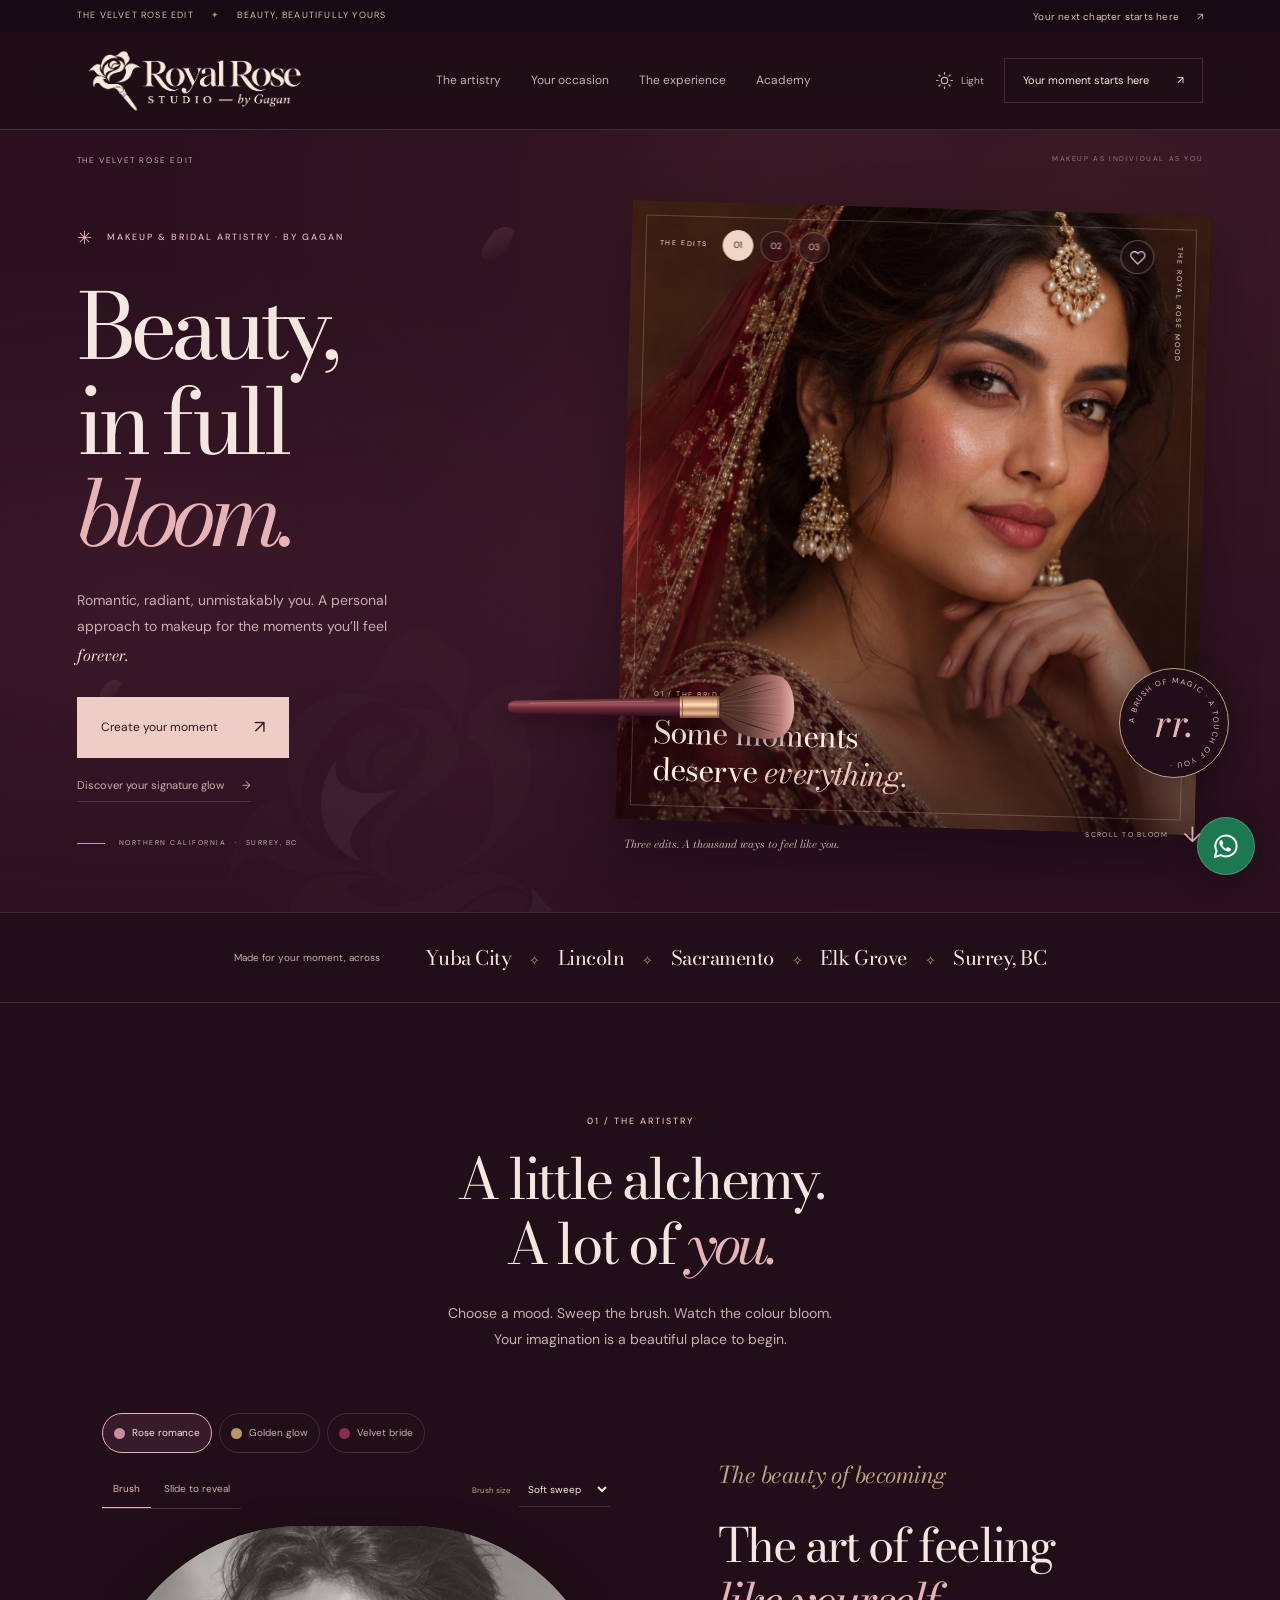
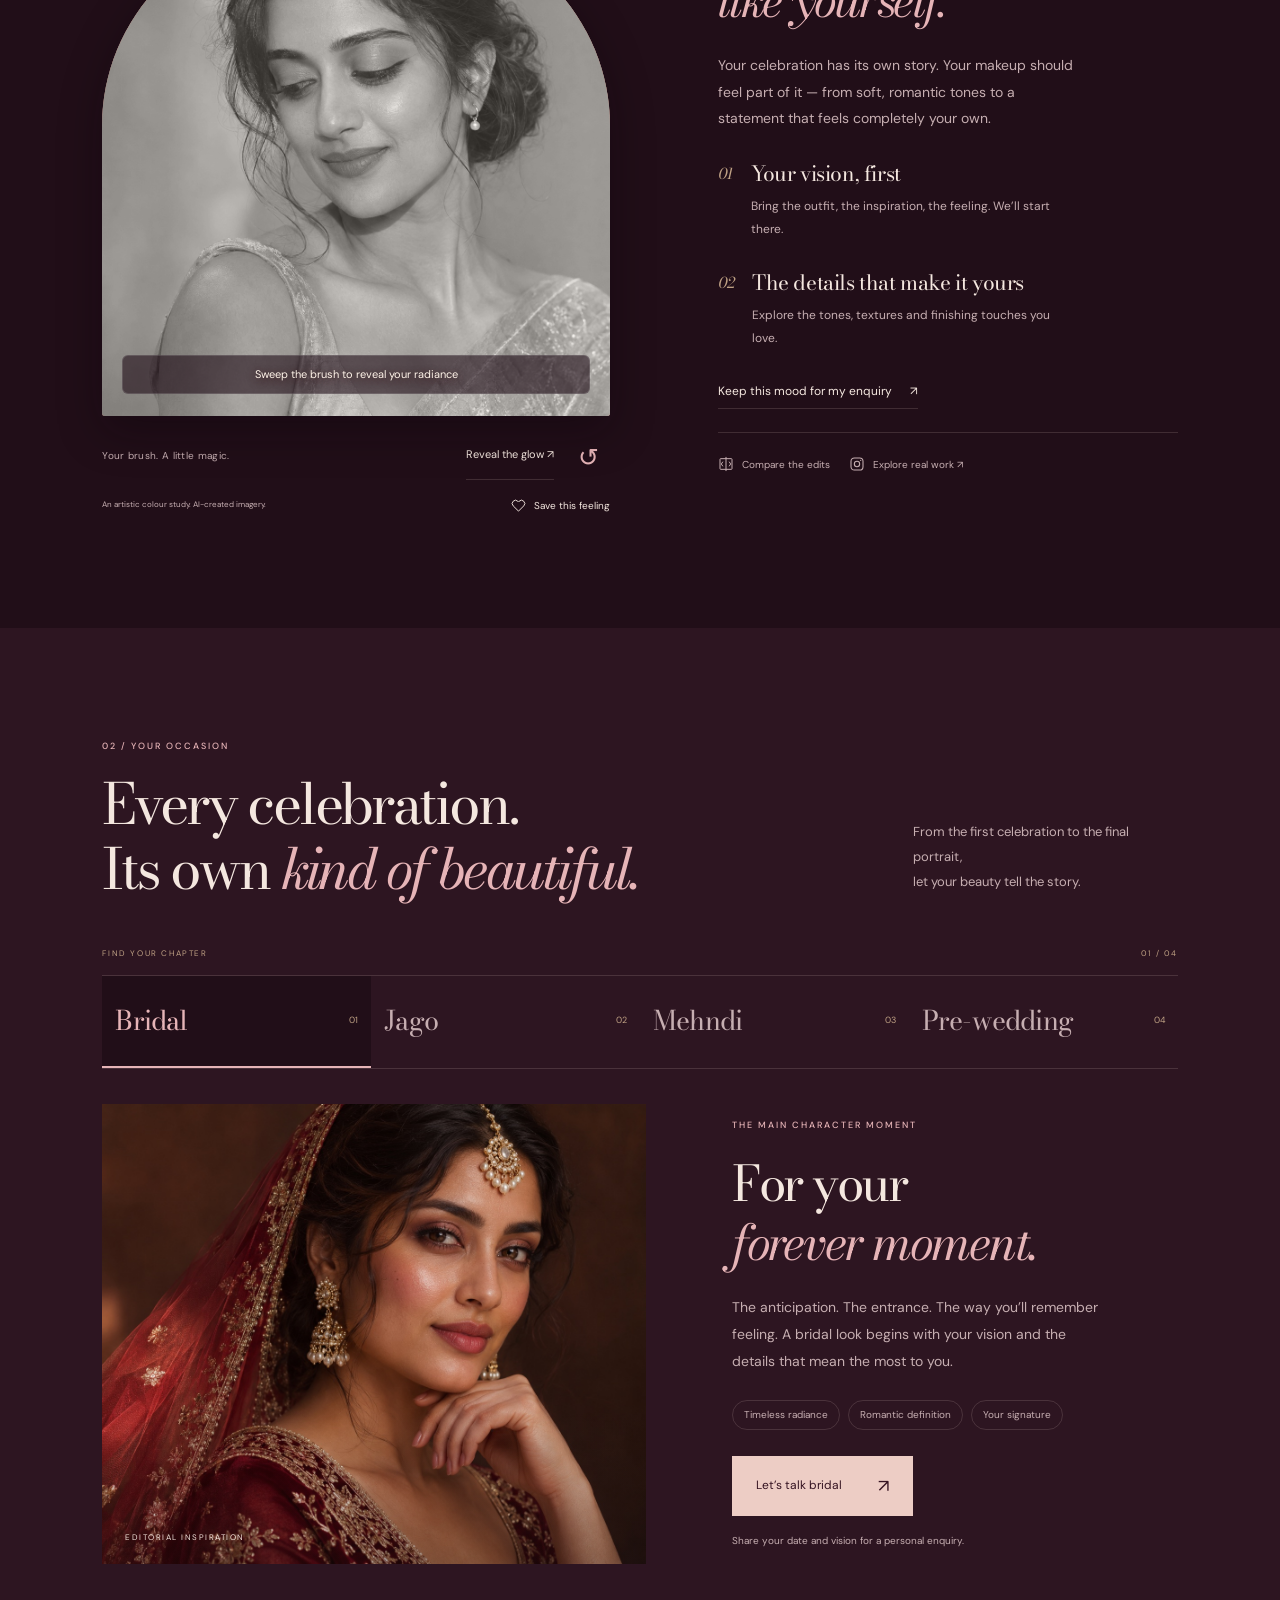
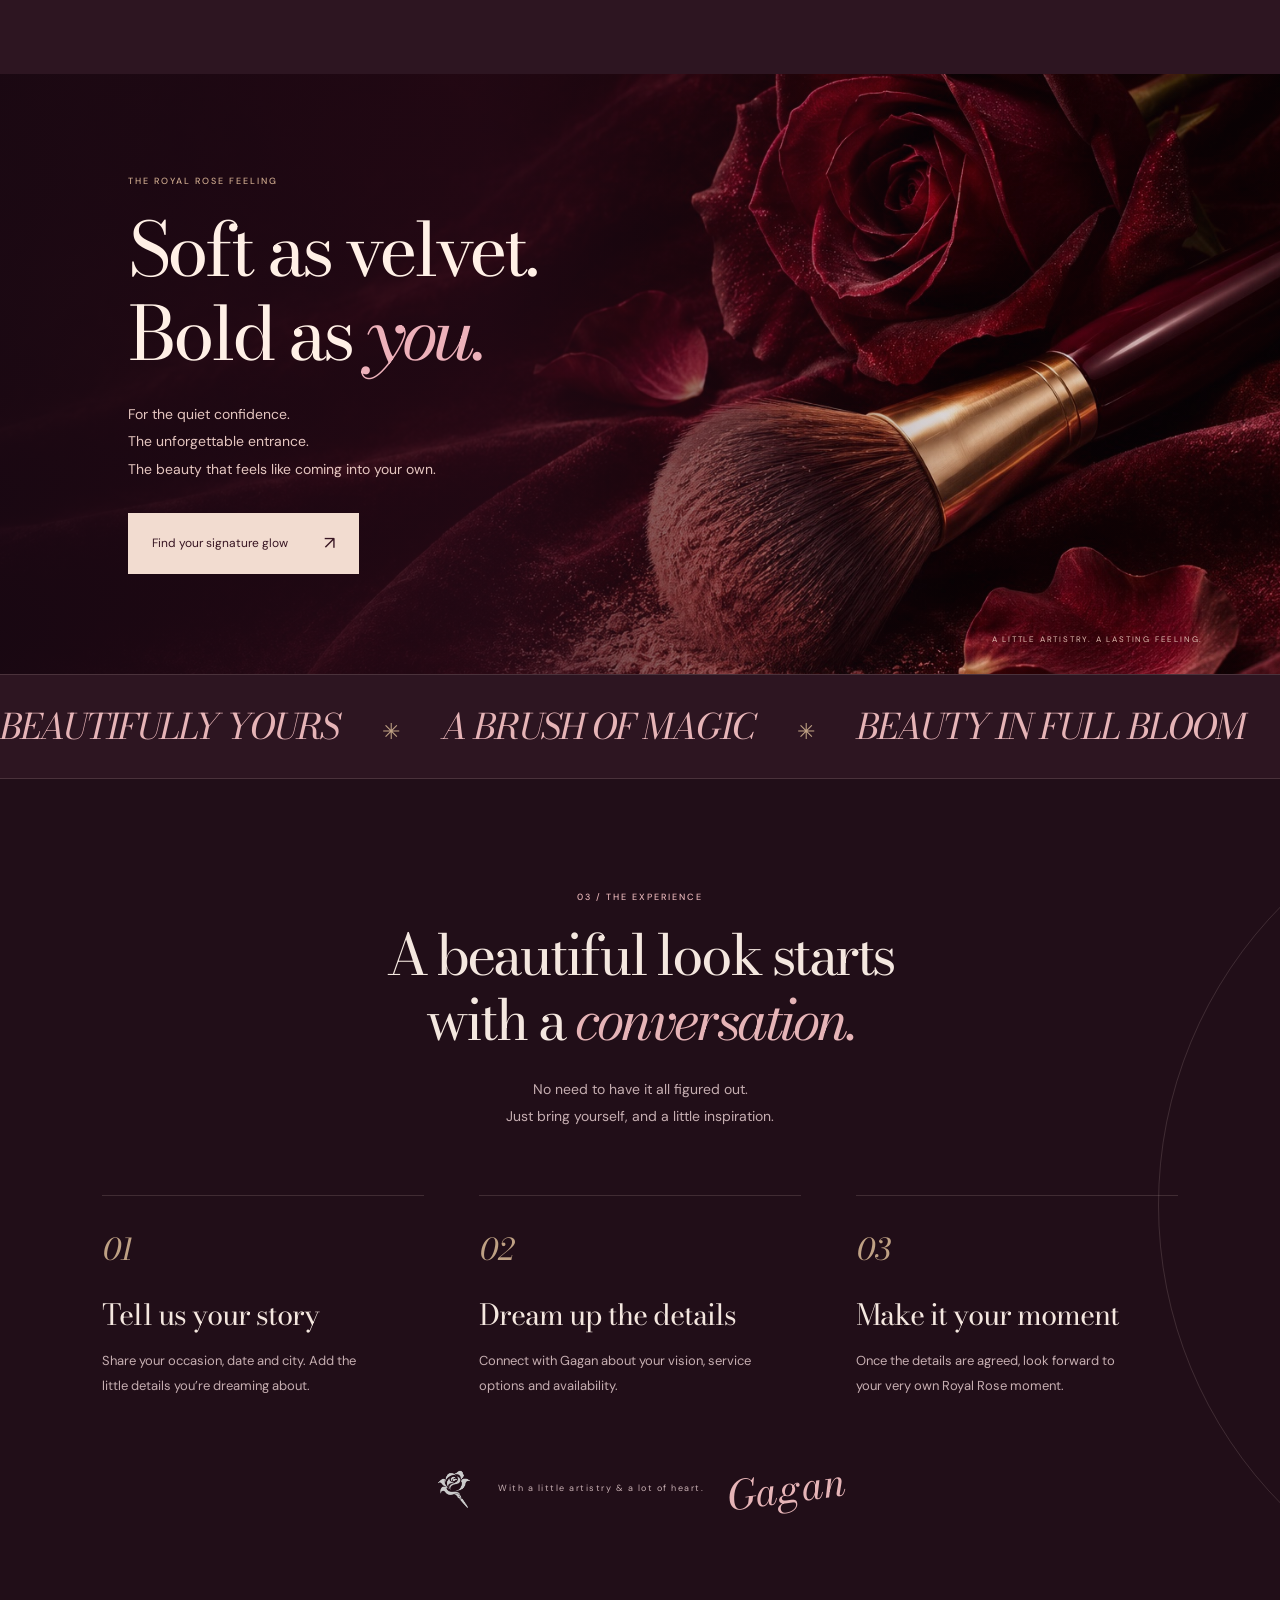
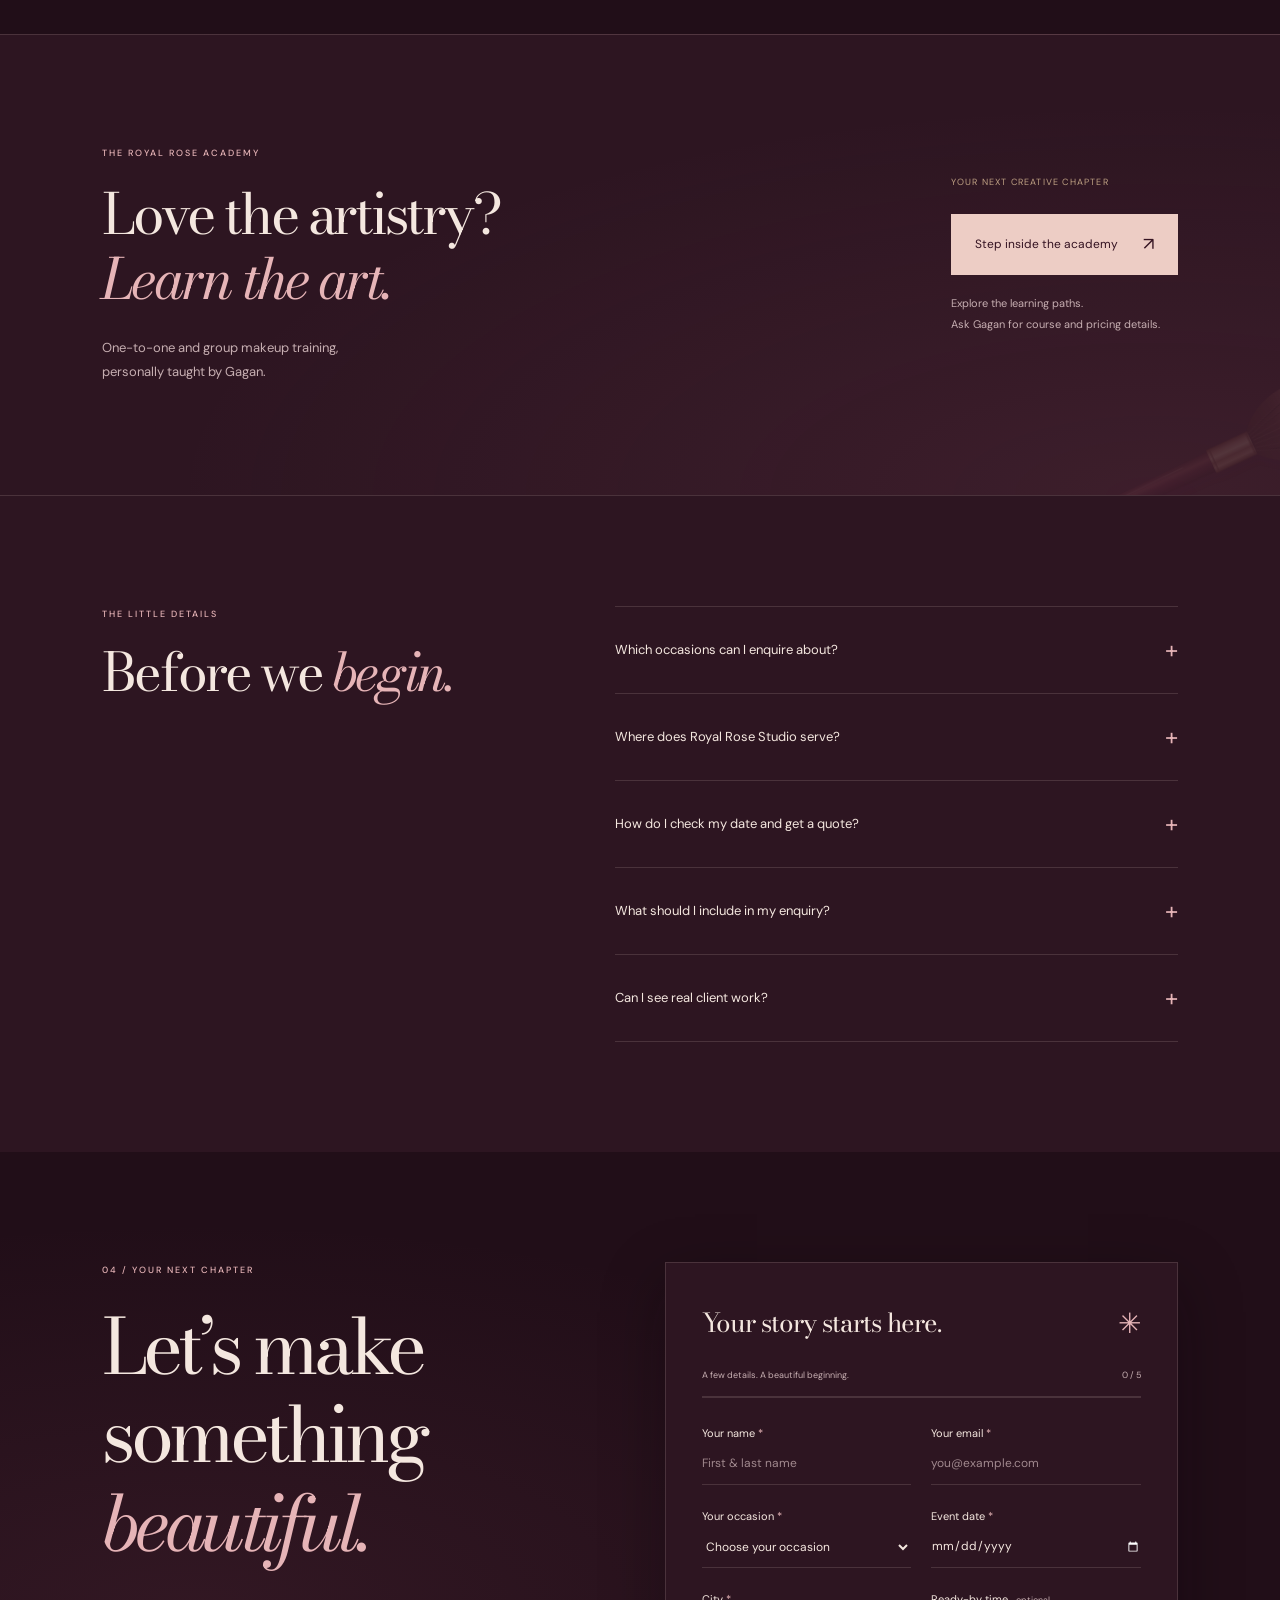
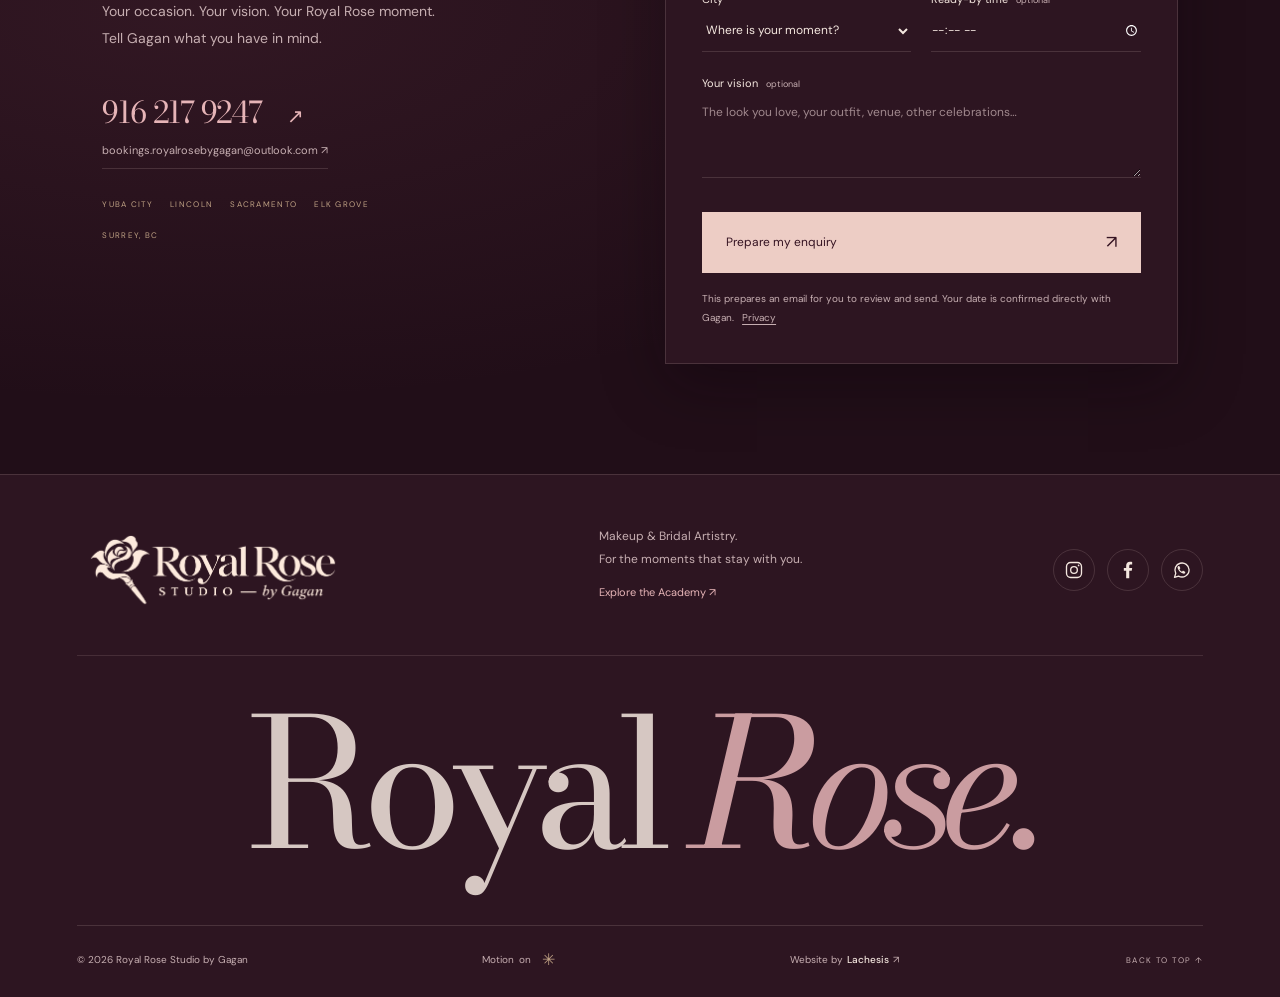
==== index.html @ 88d3dd15 "Add Royal Rose Academy and illustrated training packages" ====
<!doctype html>
<html lang="en" data-theme="dark">
<head>
  <meta charset="UTF-8"><meta name="viewport" content="width=device-width, initial-scale=1, viewport-fit=cover">
  <meta name="theme-color" content="#210d16">
  <script>try{document.documentElement.dataset.theme=localStorage.getItem("royal-rose-theme")==="light"?"light":"dark";document.documentElement.dataset.motion=localStorage.getItem("royal-rose-motion")==="off"?"off":"on";}catch{}</script>
  <title>Royal Rose Studio by Gagan | Makeup & Bridal Artistry</title>
  <meta name="description" content="Makeup and bridal artistry by Gagan. Explore your look for bridal, Jago, Mehndi and pre-wedding celebrations in Yuba City, Lincoln, Sacramento, Elk Grove and Surrey, BC, Canada.">
  <meta property="og:title" content="Royal Rose Studio by Gagan"><meta property="og:description" content="Beauty, in full bloom. The Velvet Rose edit — makeup & bridal artistry by Gagan."><meta property="og:type" content="website"><meta property="og:image" content="https://anmoldotkapoor.github.io/REDROSESTUDIO/assets/bridal.jpg"><meta property="og:image:alt" content="Royal Rose Studio — AI-created editorial bridal inspiration"><link rel="canonical" href="https://anmoldotkapoor.github.io/REDROSESTUDIO/">
  <link rel="icon" href="assets/royal-rose-favicon.svg" type="image/svg+xml">
  <link rel="stylesheet" href="fonts.css">
  <link rel="stylesheet" href="styles.css?v=2fd5b93f21"><script src="app.js?v=188454fac7" type="module"></script>
</head>
<body id="top">
<svg class="icon-library" xmlns="http://www.w3.org/2000/svg" aria-hidden="true"><defs>
<symbol id="icon-instagram" viewBox="0 0 24 24"><rect x="3" y="3" width="18" height="18" rx="5" fill="none" stroke="currentColor" stroke-width="1.6"/><circle cx="12" cy="12" r="4" fill="none" stroke="currentColor" stroke-width="1.6"/><circle cx="17.5" cy="6.5" r="1" fill="currentColor"/></symbol>
<symbol id="icon-facebook" viewBox="0 0 24 24"><path fill="currentColor" d="M13.5 22v-9h3l.5-3.5h-3.5V7.3c0-1 .3-1.8 1.8-1.8H17V2.4c-.7-.1-1.7-.2-2.7-.2-2.7 0-4.5 1.6-4.5 4.7v2.6H7V13h2.8v9z"/></symbol>
<symbol id="icon-whatsapp" viewBox="0 0 24 24"><path d="M20.5 11.8a8.5 8.5 0 0 1-12.6 7.5L3 20.8l1.5-4.7a8.5 8.5 0 1 1 16-4.3Z" fill="none" stroke="currentColor" stroke-width="1.6" stroke-linejoin="round"/><path d="M8 7.3c.4-.3.7-.1.9.3l1 2c.1.3 0 .6-.4 1l-.5.5c.5 1.2 1.7 2.4 3 3l.7-.8c.3-.4.6-.4.9-.3l2 1c.4.2.5.5.3.9-.4 1.3-1.5 1.7-2.5 1.4-3.1-.8-5.9-3.5-6.7-6.6-.2-1 .3-2 1.3-2.4Z" fill="currentColor"/></symbol>
<symbol id="icon-sun" viewBox="0 0 24 24"><circle cx="12" cy="12" r="4" fill="none" stroke="currentColor" stroke-width="1.5"/><path d="M12 2v2m0 16v2M2 12h2m16 0h2M5 5l1.5 1.5m11 11L19 19M5 19l1.5-1.5m11-11L19 5" fill="none" stroke="currentColor" stroke-width="1.5" stroke-linecap="round"/></symbol>
<symbol id="icon-moon" viewBox="0 0 24 24"><path d="M20 14.5A8.5 8.5 0 0 1 9.5 4 8.5 8.5 0 1 0 20 14.5Z" fill="none" stroke="currentColor" stroke-width="1.5" stroke-linejoin="round"/></symbol>
<symbol id="icon-heart" viewBox="0 0 24 24"><path d="M20.4 5.2a5.2 5.2 0 0 0-7.4 0L12 6.3l-1.1-1.1a5.2 5.2 0 1 0-7.4 7.4L12 21l8.4-8.4a5.2 5.2 0 0 0 0-7.4Z" stroke="currentColor" stroke-width="1.5" stroke-linejoin="round"/></symbol><symbol id="icon-compare" viewBox="0 0 24 24"><rect x="3" y="4" width="18" height="16" rx="1" fill="none" stroke="currentColor" stroke-width="1.5"/><path d="M12 2v20M7 9l-2 3 2 3m10-6 2 3-2 3" fill="none" stroke="currentColor" stroke-width="1.5" stroke-linecap="round" stroke-linejoin="round"/></symbol><symbol id="icon-download" viewBox="0 0 24 24"><path d="M12 3v12m-4-4 4 4 4-4M4 16v5h16v-5" fill="none" stroke="currentColor" stroke-width="1.5" stroke-linecap="round" stroke-linejoin="round"/></symbol></defs></svg>
<div class="reading-progress" aria-hidden="true"><span></span></div>
<a class="skip-link" href="#main">Skip to content</a>
<div class="announcement"><span>THE VELVET ROSE EDIT <b>✦</b> BEAUTY, BEAUTIFULLY YOURS</span><a href="#enquire">Your next chapter starts here <span aria-hidden="true">↗</span></a></div>
<header class="header" id="masthead">
  <a class="brand" href="#top" aria-label="Royal Rose Studio by Gagan, home"><img class="brand-lockup" src="assets/royal-rose-logo.png" width="2172" height="724" alt="Royal Rose Studio by Gagan — rose and makeup brush logo"></a>
  <nav class="desktop-nav" aria-label="Main navigation"><a href="#artistry">The artistry</a><a href="#occasions">Your occasion</a><a href="#experience">The experience</a><a href="academy.html">Academy</a></nav>
  <div class="header-actions"><button class="theme-toggle" id="theme-toggle" aria-label="Switch to light mode" aria-pressed="false" title="Switch to light mode"><svg class="theme-sun" aria-hidden="true"><use href="#icon-sun"/></svg><svg class="theme-moon" aria-hidden="true"><use href="#icon-moon"/></svg><span id="theme-label">Light</span></button><a class="header-cta" href="#enquire">Your moment starts here <span aria-hidden="true">↗</span></a></div>
  <button class="menu-toggle" aria-expanded="false" aria-controls="mobile-nav" aria-label="Open menu"><span></span><span></span></button>
  <nav id="mobile-nav" class="mobile-nav" aria-label="Mobile navigation" hidden><a href="#artistry">The artistry</a><a href="#occasions">Your occasion</a><a href="#experience">The experience</a><a href="academy.html">Academy</a><a href="#enquire">Enquire with Gagan ↗</a></nav>
</header>
<main id="main">
  <section class="hero" aria-labelledby="hero-title"><div class="hero-atmosphere" aria-hidden="true"><span></span><span></span><span></span><img src="assets/royal-rose-emblem.png" alt=""></div><div class="hero-edition"><span>THE VELVET ROSE EDIT</span><span>MAKEUP AS INDIVIDUAL AS YOU</span></div>
    <div class="hero-copy">
      <p class="eyebrow"><span class="tiny-star">✳</span> MAKEUP & BRIDAL ARTISTRY · BY GAGAN</p>
      <h1 id="hero-title">Beauty,<br>in full <em>bloom.</em></h1>
      <p class="hero-description">Romantic, radiant, unmistakably you. A personal approach to makeup for the moments you’ll feel <em>forever.</em></p>
      <a class="button button-dark" href="#enquire">Create your moment <span aria-hidden="true">↗</span></a>
      <button class="text-link look-finder-open">Discover your signature glow <span aria-hidden="true">→</span></button>
      <div class="hero-foot"><span class="line"></span><p>NORTHERN CALIFORNIA <span>·</span> SURREY, BC</p></div>
    </div>
    <div class="hero-visual">
      <div class="hero-image-wrap"><div class="hero-scenes" role="group" aria-label="Explore the editorial portraits"><span>THE EDITS</span><button data-scene="bridal" class="active" aria-pressed="true" aria-label="Show the bridal edit">01</button><button data-scene="mehndi" aria-pressed="false" aria-label="Show the golden edit">02</button><button data-scene="rose" aria-pressed="false" aria-label="Show the romantic edit">03</button></div><button class="hero-save" id="save-hero" data-save="bridal" aria-pressed="false" aria-label="Save The timeless bride"><svg aria-hidden="true"><use href="#icon-heart"/></svg></button><img class="hero-image" src="assets/bridal.jpg" width="1536" height="1024" alt="Editorial bridal inspiration with luminous rose makeup, gold details and a rich red dupatta" fetchpriority="high"><div class="hero-image-shade"></div><span class="image-label">THE ROYAL ROSE MOOD</span><p class="image-script"><span>01 / THE BRIDAL EDIT</span>Some moments<br>deserve <em>everything.</em></p></div>
      <div class="round-seal" aria-hidden="true"><svg viewBox="0 0 120 120"><defs><path id="seal-circle" d="M60,60 m-44,0 a44,44 0 1,1 88,0 a44,44 0 1,1 -88,0"/></defs><text><textPath href="#seal-circle">A BRUSH OF MAGIC · A TOUCH OF YOU · </textPath></text></svg><span>rr.</span></div>
      <div class="hero-brush" aria-hidden="true"><img src="assets/brush.svg" alt=""><span class="brush-dust"></span></div>
      <p class="hero-image-note">Three edits. A thousand ways to feel like you.</p>
      <a class="scroll-cue" href="#artistry" aria-label="Explore the artistry"><span>SCROLL TO BLOOM</span><span>↓</span></a>
    </div>
  </section>
  <div class="location-strip"><span>Made for your moment, across</span><p><span>Yuba City</span><span>Lincoln</span><span>Sacramento</span><span>Elk Grove</span><span>Surrey, BC</span></p></div>

  <section id="artistry" class="artistry section-pad">
    <div class="section-heading reveal"><p class="eyebrow">01 / THE ARTISTRY</p><h2>A little alchemy.<br>A lot of <em>you.</em></h2><p>Choose a mood. Sweep the brush. Watch the colour bloom.<br>Your imagination is a beautiful place to begin.</p></div>
    <div class="artistry-grid">
      <div class="brush-experience reveal"><div class="paint-moods" role="group" aria-label="Choose a brush studio mood"><button data-paint="rose" aria-pressed="true" class="active"><i style="--swatch:#c88d98"></i>Rose romance</button><button data-paint="mehndi" aria-pressed="false"><i style="--swatch:#b99864"></i>Golden glow</button><button data-paint="bridal" aria-pressed="false"><i style="--swatch:#8b2d4a"></i>Velvet bride</button></div>
        <div class="studio-tools"><div class="studio-mode" role="group" aria-label="Choose reveal interaction"><button data-reveal-mode="brush" class="active" aria-pressed="true">Brush</button><button data-reveal-mode="split" aria-pressed="false">Slide to reveal</button></div><label class="brush-size-label">Brush size<select id="brush-size" aria-label="Brush size"><option value="22">Precision</option><option value="40" selected>Soft sweep</option><option value="65">Full bloom</option></select></label></div><div class="paint-stage" id="paint-stage"><img src="assets/rose.jpg" width="1024" height="1280" alt="Rosy editorial makeup inspiration, revealed in full color with the brush interaction"><canvas id="reveal-canvas" aria-hidden="true"></canvas><span class="paint-prompt">Sweep the brush to reveal your radiance</span><button id="brush-touch-toggle" class="brush-touch-toggle" aria-pressed="false" aria-controls="reveal-canvas" hidden>Start brushing ↗</button><img class="paint-cursor" src="assets/brush.svg" alt="" aria-hidden="true"><div class="split-guide" hidden aria-hidden="true"><span>↔</span></div></div><div id="split-controls" class="split-controls" hidden><div><span>Before</span><output for="split-reveal">50% colour</output><span>After</span></div><input id="split-reveal" type="range" min="0" max="100" value="50" step="1" aria-label="Colour reveal amount"></div>
        <div class="paint-controls"><span id="paint-status" role="status">Preparing your edit…</span><div><button id="reveal-all" class="text-link">Reveal the glow ↗</button><button id="reset-reveal" aria-label="Reset brush reveal" title="Reset brush reveal">↺</button></div></div>
        <div class="studio-bottom"><p class="fine-print">An artistic colour study. AI-created imagery.</p><button class="save-studio text-link" id="save-studio">Save this feeling <svg class="icon" aria-hidden="true"><use href="#icon-heart"/></svg></button></div>
      </div>
      <div class="artistry-copy reveal"><span class="handwritten">The beauty of becoming</span><h3>The art of feeling<br><em>like yourself.</em></h3><p>Your celebration has its own story. Your makeup should feel part of it — from soft, romantic tones to a statement that feels completely your own.</p><div class="principle"><span>01</span><div><h4>Your vision, first</h4><p>Bring the outfit, the inspiration, the feeling. We’ll start there.</p></div></div><div class="principle"><span>02</span><div><h4>The details that make it yours</h4><p>Explore the tones, textures and finishing touches you love.</p></div></div><button id="keep-paint-mood" class="text-link">Keep this mood for my enquiry <span>↗</span></button><div class="studio-explore-links"><button class="text-link" id="compare-open"><svg class="icon" aria-hidden="true"><use href="#icon-compare"/></svg>Compare the edits</button><a class="text-link" href="https://www.instagram.com/royalrosestudiobygagan/" target="_blank" rel="noopener noreferrer"><svg class="icon" aria-hidden="true"><use href="#icon-instagram"/></svg>Explore real work ↗</a></div></div>
    </div>
  </section>

  <section id="occasions" class="occasions section-pad">
    <div class="occasion-top reveal"><div><p class="eyebrow">02 / YOUR OCCASION</p><h2>Every celebration.<br>Its own <em>kind of beautiful.</em></h2></div><p>From the first celebration to the final portrait,<br>let your beauty tell the story.</p></div>
    <div class="occasion-counter"><span>FIND YOUR CHAPTER</span><span id="occasion-index" aria-live="polite">01 / 04</span></div><div class="occasion-tabs" role="tablist" aria-label="Explore an occasion"><button role="tab" aria-selected="true" aria-controls="occasion-panel" id="tab-bridal" data-occasion="Bridal">Bridal <span>01</span></button><button role="tab" aria-selected="false" aria-controls="occasion-panel" id="tab-jago" tabindex="-1" data-occasion="Jago">Jago <span>02</span></button><button role="tab" aria-selected="false" aria-controls="occasion-panel" id="tab-mehndi" tabindex="-1" data-occasion="Mehndi">Mehndi <span>03</span></button><button role="tab" aria-selected="false" aria-controls="occasion-panel" id="tab-prewedding" tabindex="-1" data-occasion="Pre-wedding Photoshoot">Pre-wedding <span>04</span></button></div>
    <div id="occasion-panel" class="occasion-panel" role="tabpanel" aria-labelledby="tab-bridal" tabindex="0"><div class="occasion-photo"><img id="occasion-image" src="assets/bridal.jpg" alt="Rich red and gold bridal makeup inspiration" loading="lazy"><span class="photo-caption">EDITORIAL INSPIRATION</span></div><div class="occasion-detail"><p class="eyebrow" id="occasion-eyebrow">THE MAIN CHARACTER MOMENT</p><h3 id="occasion-title">For your<br><em>forever moment.</em></h3><p id="occasion-description">The anticipation. The entrance. The way you’ll remember feeling. A bridal look begins with your vision and the details that mean the most to you.</p><div id="occasion-tags" class="occasion-tags"><span>Timeless radiance</span><span>Romantic definition</span><span>Your signature</span></div><button id="occasion-enquire" class="button button-dark">Let’s talk bridal <span>↗</span></button><p class="fine-print">Share your date and vision for a personal enquiry.</p></div></div>
  </section>

  <section class="velvet-manifesto" aria-labelledby="manifesto-title"><img class="velvet-photo" src="assets/velvet-still-life.jpg" alt="Original editorial still life of a burgundy rose and makeup brush on wine-red velvet" loading="lazy"><div class="manifesto-copy reveal"><p class="eyebrow">THE ROYAL ROSE FEELING</p><h2 id="manifesto-title">Soft as velvet.<br>Bold as <em>you.</em></h2><p>For the quiet confidence.<br>The unforgettable entrance.<br>The beauty that feels like coming into your own.</p><button class="button button-cream look-finder-open">Find your signature glow <span>↗</span></button></div><span class="manifesto-foot">A LITTLE ARTISTRY. A LASTING FEELING.</span></section>
  <div class="rose-ticker" aria-hidden="true"><div><span>BEAUTIFULLY YOURS <i>✳</i> A BRUSH OF MAGIC <i>✳</i> BEAUTY IN FULL BLOOM <i>✳</i> </span><span>BEAUTIFULLY YOURS <i>✳</i> A BRUSH OF MAGIC <i>✳</i> BEAUTY IN FULL BLOOM <i>✳</i> </span></div></div>
  <section id="experience" class="experience section-pad"><div class="experience-intro reveal"><p class="eyebrow">03 / THE EXPERIENCE</p><h2>A beautiful look starts<br>with a <em>conversation.</em></h2><p>No need to have it all figured out.<br>Just bring yourself, and a little inspiration.</p></div><div class="steps"><div class="step reveal"><span>01</span><h3>Tell us your story</h3><p>Share your occasion, date and city. Add the little details you’re dreaming about.</p></div><div class="step reveal"><span>02</span><h3>Dream up the details</h3><p>Connect with Gagan about your vision, service options and availability.</p></div><div class="step reveal"><span>03</span><h3>Make it your moment</h3><p>Once the details are agreed, look forward to your very own Royal Rose moment.</p></div></div><div class="experience-signature"><img src="assets/royal-rose-emblem.png" alt=""><span>With a little artistry & a lot of heart.</span><span class="signature">Gagan</span></div></section>


  <section class="academy-invite section-pad" aria-labelledby="academy-invite-title"><div><p class="eyebrow">THE ROYAL ROSE ACADEMY</p><h2 id="academy-invite-title">Love the artistry?<br><em>Learn the art.</em></h2><p>One-to-one and group makeup training,<br>personally taught by Gagan.</p></div><div class="academy-invite-action"><span>YOUR NEXT CREATIVE CHAPTER</span><a class="button button-dark" href="academy.html">Step inside the academy <span aria-hidden="true">↗</span></a><p>Explore the learning paths.<br>Ask Gagan for course and pricing details.</p></div><img src="assets/brush.svg" alt="" aria-hidden="true"></section>
  <section class="faq section-pad"><div class="reveal"><p class="eyebrow">THE LITTLE DETAILS</p><h2>Before we <em>begin.</em></h2></div><div class="faq-list"><details><summary>Which occasions can I enquire about?<span>+</span></summary><p>Bridal makeup, Jago, Mehndi and pre-wedding photoshoot makeup. If your celebrations span several events, include them in one enquiry so Gagan can discuss your plans with you.</p></details><details><summary>Where does Royal Rose Studio serve?<span>+</span></summary><p>Yuba City, Lincoln, Sacramento, Elk Grove and Surrey, BC, Canada. Include your venue or getting-ready location in your enquiry to discuss location arrangements.</p></details><details><summary>How do I check my date and get a quote?<span>+</span></summary><p>Use the enquiry builder below, call 916-217-9247, or email bookings.royalrosebygagan@outlook.com. Your enquiry starts a conversation; availability, pricing and booking details are confirmed directly with Gagan.</p></details><details><summary>What should I include in my enquiry?<span>+</span></summary><p>Your date, occasion, city and preferred ready-by time are a lovely starting point. Share the colors of your outfit, inspiration images, and any skin sensitivities or product preferences you would like to discuss.</p></details><details><summary>Can I see real client work?<span>+</span></summary><p>Yes — explore <a href="https://www.instagram.com/royalrosestudiobygagan/" target="_blank" rel="noopener noreferrer">@royalrosestudiobygagan on Instagram ↗</a>. The imagery on this website is AI-created editorial inspiration and is labelled accordingly.</p></details></div></section>

  <section id="enquire" class="enquire section-pad"><div class="enquire-copy reveal"><p class="eyebrow">04 / YOUR NEXT CHAPTER</p><h2>Let’s make<br>something <br><em>beautiful.</em></h2><p>Your occasion. Your vision. Your Royal Rose moment.<br>Tell Gagan what you have in mind.</p><a class="contact-phone" href="tel:+19162179247">916 217 9247 <span>↗</span></a><a class="contact-email" href="mailto:bookings.royalrosebygagan@outlook.com">bookings.royalrosebygagan@outlook.com ↗</a><div class="contact-areas"><span>YUBA CITY</span><span>LINCOLN</span><span>SACRAMENTO</span><span>ELK GROVE</span><span>SURREY, BC</span></div></div><form class="enquiry-form" id="enquiry-form"><div class="form-top"><h3>Your story starts here.</h3><span>✳</span></div><div class="enquiry-progress"><span>A few details. A beautiful beginning.</span><span id="form-count">0 / 5</span><div><i id="form-progress-fill"></i></div></div><div class="form-row"><label>Your name <span>*</span><input name="name" autocomplete="name" placeholder="First & last name" required maxlength="100"></label><label>Your email <span>*</span><input name="email" type="email" autocomplete="email" placeholder="you@example.com" required maxlength="200"></label></div><div class="form-row"><label>Your occasion <span>*</span><select name="occasion" required><option value="">Choose your occasion</option><option>Bridal</option><option>Jago</option><option>Mehndi</option><option>Pre-wedding Photoshoot</option><option>Multiple celebrations</option></select></label><label>Event date <span>*</span><input name="date" type="date" required></label></div><div class="form-row"><label>City <span>*</span><select name="city" required><option value="">Where is your moment?</option><option>Yuba City</option><option>Lincoln</option><option>Sacramento</option><option>Elk Grove</option><option>Surrey, BC, Canada</option><option>Another location — let’s discuss</option></select></label><label>Ready-by time <span class="optional">optional</span><input name="time" type="time"></label></div><fieldset class="celebration-options" id="celebration-options" hidden><legend>Which celebrations? <span>optional</span></legend><div><label><input type="checkbox" name="celebrations" value="Bridal"><span>Bridal</span></label><label><input type="checkbox" name="celebrations" value="Jago"><span>Jago</span></label><label><input type="checkbox" name="celebrations" value="Mehndi"><span>Mehndi</span></label><label><input type="checkbox" name="celebrations" value="Pre-wedding Photoshoot"><span>Pre-wedding</span></label></div><p>Add any extra dates in your vision below.</p></fieldset><label>Your vision <span class="optional">optional</span><textarea name="vision" rows="3" maxlength="2000" placeholder="The look you love, your outfit, venue, other celebrations…"></textarea></label><div id="event-countdown" class="event-countdown" aria-live="polite" hidden></div><div id="selected-mood" class="selected-mood" hidden><span></span><button type="button" aria-label="Remove selected mood">×</button></div><button class="button button-dark" type="submit">Prepare my enquiry <span>↗</span></button><p class="form-note">This prepares an email for you to review and send. Your date is confirmed directly with Gagan. <a href="#info-dialog" id="privacy-open">Privacy</a></p></form></section>
</main>
<footer class="footer"><div class="footer-top"><a class="brand" href="#top"><img class="brand-lockup" src="assets/royal-rose-logo.png" width="2172" height="724" alt="Royal Rose Studio by Gagan — rose and makeup brush logo"></a><p>Makeup & Bridal Artistry.<br>For the moments that stay with you.<br><a class="academy-footer-link" href="academy.html">Explore the Academy ↗</a></p><div class="footer-social"><a class="social-icon" href="https://www.instagram.com/royalrosestudiobygagan/" target="_blank" rel="noopener noreferrer" aria-label="Royal Rose Studio on Instagram" title="Instagram"><svg aria-hidden="true"><use href="#icon-instagram"/></svg></a><button class="social-icon" id="facebook-info" aria-label="Find Royal Rose Studio on Facebook" title="Facebook"><svg aria-hidden="true"><use href="#icon-facebook"/></svg></button><a class="social-icon" href="https://wa.me/19162179247" target="_blank" rel="noopener noreferrer" aria-label="Chat with Gagan on WhatsApp" title="WhatsApp"><svg aria-hidden="true"><use href="#icon-whatsapp"/></svg></a></div></div><div class="footer-brandline" aria-hidden="true">Royal <em>Rose.</em></div><div class="footer-bottom"><span>© <span id="year">2026</span> Royal Rose Studio by Gagan</span><button id="motion-toggle" class="motion-toggle" aria-pressed="false">Motion <span>on</span> <i aria-hidden="true">✳</i></button><a class="footer-credit" id="site-credit" href="https://www.thelachesis.com" target="_blank" rel="noopener noreferrer">Website by <strong>Lachesis</strong> <span aria-hidden="true">↗</span></a><a href="#top">BACK TO TOP ↑</a></div></footer>
<button class="moodboard-launch" id="moodboard-launch" hidden><svg class="icon" aria-hidden="true"><use href="#icon-heart"/></svg><span>Your beauty edit</span><b>0</b></button>
<a class="whatsapp-float" href="https://wa.me/19162179247?text=Hi%20Gagan%2C%20I%27d%20love%20to%20enquire%20about%20Royal%20Rose%20Studio." target="_blank" rel="noopener noreferrer" aria-label="Enquire with Gagan on WhatsApp"><span>Let’s talk beauty</span><svg aria-hidden="true"><use href="#icon-whatsapp"/></svg></a>
<div class="mobile-book"><a href="tel:+19162179247">Call Gagan</a><a href="#enquire">Create your moment ↗</a></div>

<dialog id="look-finder" class="modal finder-modal" aria-labelledby="finder-title"><button class="modal-close" aria-label="Close look finder">×</button><p class="eyebrow">THE ROYAL ROSE LOOK FINDER</p><div id="finder-content"><h2 id="finder-title">Find your signature glow.</h2></div></dialog>
<dialog id="look-dialog" class="modal look-modal" aria-labelledby="look-title"><button class="modal-close" aria-label="Close inspiration">×</button><img id="look-dialog-image" src="assets/bridal.jpg" alt=""><div><p class="eyebrow">AN EDITORIAL VISION</p><h2 id="look-title"></h2><p id="look-description"></p><div id="look-palette" class="look-palette" aria-label="Inspiration color palette"></div><button id="save-detail" class="detail-save text-link"><svg class="icon" aria-hidden="true"><use href="#icon-heart"/></svg>Save this edit</button><button id="use-look" class="button button-dark">Bring this mood to my enquiry ↗</button><p class="fine-print">AI-created concept imagery. Your final look is personal to you.</p></div></dialog>
<dialog id="moodboard-dialog" class="modal moodboard-drawer" aria-labelledby="board-title"><button class="modal-close" aria-label="Close saved edits">×</button><p class="eyebrow">COLLECT THE FEELING</p><h2 id="board-title">Your little book<br>of <em>beauty.</em></h2><p class="board-intro">A little romance. A little golden light.<br>Keep the edits that feel like you.</p><div class="board-summary"><span id="board-count">0 EDITS COLLECTED</span><button id="clear-board" class="text-link">Clear all</button></div><div id="board-items"></div><div class="board-empty" id="board-empty"><img src="assets/royal-rose-emblem.png" alt=""><h3>Let inspiration bloom.</h3><p>Tap a heart on an edit to begin your collection.</p><button class="button button-dark" id="board-explore">Explore the brush studio ↗</button></div><div class="board-actions" id="board-actions" hidden><button class="button button-dark" id="use-board">Bring my collection to Gagan <span>↗</span></button><div class="board-secondary"><button class="button button-outline" id="download-board"><svg class="icon" aria-hidden="true"><use href="#icon-download"/></svg>Download card</button><button class="button button-outline" id="board-compare"><svg class="icon" aria-hidden="true"><use href="#icon-compare"/></svg>Compare</button></div><p class="fine-print">Saved on this device. Editorial inspiration, not client results.</p></div></dialog>
<dialog id="compare-dialog" class="modal compare-modal" aria-labelledby="compare-title"><button class="modal-close" aria-label="Close look comparison">×</button><p class="eyebrow">TWO MOODS. YOUR POINT OF VIEW.</p><h2 id="compare-title">A beautiful <em>decision.</em></h2><p>Explore the details side by side. There’s room to love a little of both.</p><div class="compare-grid"><div class="compare-column"><label>Your first edit<select id="compare-left" aria-label="First comparison look"><option value="bridal">The timeless bride</option><option value="mehndi">The golden celebration</option><option value="rose">The soft romantic</option></select></label><img id="compare-image-left" src="assets/bridal.jpg" alt=""><h3 id="compare-name-left"></h3><div class="compare-palette" id="compare-palette-left"></div><p id="compare-copy-left"></p><button class="text-link compare-save" data-side="left"><svg class="icon" aria-hidden="true"><use href="#icon-heart"/></svg><span>Save this edit</span></button></div><div class="compare-column"><label>Your second edit<select id="compare-right" aria-label="Second comparison look"><option value="bridal">The timeless bride</option><option value="mehndi">The golden celebration</option><option value="rose" selected>The soft romantic</option></select></label><img id="compare-image-right" src="assets/rose.jpg" alt=""><h3 id="compare-name-right"></h3><div class="compare-palette" id="compare-palette-right"></div><p id="compare-copy-right"></p><button class="text-link compare-save" data-side="right"><svg class="icon" aria-hidden="true"><use href="#icon-heart"/></svg><span>Save this edit</span></button></div></div><p class="compare-note" id="compare-note" role="status"></p><button class="button button-dark" id="use-comparison">Bring these feelings to my enquiry <span>↗</span></button><p class="fine-print">All images are AI-created editorial concepts. Your final look is personal to you.</p></dialog>
<dialog id="email-dialog" class="modal email-modal" aria-labelledby="email-title"><button class="modal-close" aria-label="Close enquiry preview">×</button><p class="eyebrow">ONE STEP CLOSER</p><h2 id="email-title">Your moment,<br><em>in the making.</em></h2><p>Your enquiry is ready to review. Open your email app to send it to Gagan, or copy the message below.</p><div class="email-recipient">TO: bookings.royalrosebygagan@outlook.com</div><pre id="email-preview"></pre><div class="email-actions"><a id="email-send" class="button button-dark" href="mailto:bookings.royalrosebygagan@outlook.com">Open email app ↗</a><button id="copy-enquiry" class="button button-outline">Copy message</button></div><p class="fine-print" id="copy-status" role="status">Your enquiry has not been sent. Please send it from your email app.</p></dialog>
<dialog id="info-dialog" class="modal info-modal" aria-labelledby="info-title"><button class="modal-close" aria-label="Close information">×</button><h2 id="info-title"></h2><div id="info-content"></div></dialog>
<div class="toast" id="toast" role="status" aria-live="polite"></div>
</body></html>
---- fonts.css ----
@font-face {
  font-family: 'Bodoni Moda';
  font-style: italic;
  font-weight: 400;
  font-display: swap;
  src: url(assets/fonts/aFT07PxzY382XsXX63LUYJSPUqb0pL6OQqxrZLnVbvZedvJtj-V7tIaZKMN4sQ.ttf) format('truetype');
}
@font-face {
  font-family: 'Bodoni Moda';
  font-style: normal;
  font-weight: 400;
  font-display: swap;
  src: url(assets/fonts/aFT67PxzY382XsXX63LUYL6GYFcan6NJrKp-VPjfJMShrpsGFUt8oU7awIA.ttf) format('truetype');
}
@font-face {
  font-family: 'DM Sans';
  font-style: normal;
  font-weight: 400;
  font-display: swap;
  src: url(assets/fonts/rP2tp2ywxg089UriI5-g4vlH9VoD8CmcqZG40F9JadbnoEwAopxhTg.ttf) format('truetype');
}
@font-face {
  font-family: 'DM Sans';
  font-style: normal;
  font-weight: 500;
  font-display: swap;
  src: url(assets/fonts/rP2tp2ywxg089UriI5-g4vlH9VoD8CmcqZG40F9JadbnoEwAkJxhTg.ttf) format('truetype');
}
---- styles.css ----
:root{--serif:'Bodoni Moda',Georgia,serif;--sans:'DM Sans',Arial,sans-serif;--bg:#210e18;--surface:#2d1521;--surface-2:#371b2a;--ink:#f4e7df;--muted:#c6aeb1;--accent:#e6b4b7;--gold:#bfa184;--line:#f0d6ce26;--button:#edcdc5;--button-ink:#351322;--header-bg:#210e18ed;--hero-bg:#2a101e;--shadow:#08030855;--field:#1c0c14;--swatch:#c88d98;color-scheme:dark}html[data-theme=light]{--bg:#faf3ed;--surface:#f1e3dc;--surface-2:#e9d7ce;--ink:#361b28;--muted:#765b63;--accent:#8c3d54;--gold:#946e50;--line:#6e3a492c;--button:#64223c;--button-ink:#fff1e8;--header-bg:#faf3eded;--hero-bg:#f3e6de;--shadow:#5d233c14;--field:#fbf5f0;color-scheme:light}*{box-sizing:border-box}html{scroll-behavior:smooth;scroll-padding-top:115px}body{margin:0;background:var(--bg);color:var(--ink);font-family:var(--sans);font-size:14px;line-height:1.75;-webkit-font-smoothing:antialiased;transition:background .35s,color .35s}body:has(dialog[open]){overflow:hidden}button,input,select,textarea{font:inherit}button,a{-webkit-tap-highlight-color:transparent}button{cursor:pointer;color:inherit}a{color:inherit;text-decoration:none}button:disabled{cursor:default;opacity:.5}img{display:block;width:100%;height:auto}svg{display:block}h1,h2,h3,h4,p{margin:0}h1,h2,h3,h4{font-weight:400}h1,h2,h3{font-family:var(--serif);line-height:1.15;letter-spacing:-.055em}h2{font-size:clamp(42px,4.4vw,67px)}h3{font-size:40px}em{font-weight:400;color:var(--accent)}::selection{background:#a5566f;color:#fff0e9}:focus-visible{outline:2px solid var(--accent);outline-offset:5px}[hidden]{display:none!important}.icon-library{position:absolute;width:0;height:0;overflow:hidden}.icon{width:21px;height:21px;flex-shrink:0}.skip-link{position:fixed;top:-70px;left:20px;background:var(--button);color:var(--button-ink);padding:10px 20px;z-index:100}.skip-link:focus{top:10px}.reading-progress{height:2px;position:fixed;top:0;left:0;right:0;z-index:70;pointer-events:none}.reading-progress span{display:block;height:100%;background:var(--accent);transform:scaleX(0);transform-origin:left}.announcement{min-height:32px;padding:7px 6%;display:flex;align-items:center;justify-content:space-between;background:#180a12;color:#d8bbb7;font-size:9px;letter-spacing:1.2px;line-height:1.5}.announcement b{font-weight:400;color:#b18c70;margin:0 14px}.announcement a{font-size:10px;letter-spacing:.2px;display:flex;gap:18px}.header{height:98px;display:flex;align-items:center;justify-content:space-between;gap:30px;padding:0 6%;position:sticky;top:0;z-index:30;background:var(--header-bg);backdrop-filter:blur(18px);border-bottom:1px solid var(--line);transition:background .35s,box-shadow .35s}.header.scrolled{box-shadow:0 8px 30px var(--shadow)}.brand{display:inline-flex;gap:12px;align-items:center;flex-shrink:0}.brand-mark{width:39px;height:54px;object-fit:contain;filter:brightness(0) saturate(100%) invert(86%) sepia(13%) saturate(479%) hue-rotate(313deg) brightness(101%)}html[data-theme=light] .brand-mark{filter:none}.brand-type{font-family:var(--serif);font-size:29px;line-height:1.04;letter-spacing:-1px;color:var(--ink)}.brand-type>span{display:flex;align-items:center;justify-content:space-between;font-family:var(--sans);font-size:7px;letter-spacing:3.5px;margin-top:9px}.brand-type i{font-family:var(--serif);font-size:13px;letter-spacing:-.1px;font-weight:400;color:var(--accent)}.desktop-nav{display:flex;gap:30px;font-size:12px;color:var(--muted)}.desktop-nav a{position:relative;white-space:nowrap}.desktop-nav a:after{content:'';position:absolute;bottom:-6px;left:0;width:0;height:1px;background:var(--accent);transition:width .3s}.desktop-nav a:hover,.desktop-nav a.current{color:var(--ink)}.desktop-nav a:hover:after,.desktop-nav a.current:after{width:100%}.header-actions{display:flex;align-items:center;gap:20px}.header-cta{display:flex;align-items:center;justify-content:space-between;gap:28px;font-size:11px;border:1px solid var(--line);padding:12px 18px;white-space:nowrap;transition:background .25s,border-color .25s}.header-cta:hover{background:var(--surface-2);border-color:var(--accent)}.theme-toggle{display:flex;align-items:center;justify-content:center;gap:7px;min-height:40px;background:none;border:0;padding:8px 0;color:var(--muted);font-size:10px;white-space:nowrap}.theme-toggle svg{width:19px;height:19px;transition:transform .35s}.theme-toggle:hover{color:var(--ink)}.theme-toggle:hover svg{transform:rotate(35deg)}.theme-moon{display:none}html[data-theme=light] .theme-sun{display:none}html[data-theme=light] .theme-moon{display:block}.menu-toggle,.mobile-nav{display:none}.hero{isolation:isolate;display:grid;grid-template-columns:.94fr 1.06fr;gap:3%;padding:68px 6% 48px;position:relative;min-height:755px;background:var(--hero-bg);overflow:clip}.hero:before{content:'';position:absolute;inset:0;z-index:-2;background:radial-gradient(ellipse at 12% 60%,#863b5630,transparent 50%),radial-gradient(ellipse at 85% 10%,#a5595422,transparent 60%),linear-gradient(115deg,transparent 35%,#8a415311 48%,transparent 60%)}.hero-edition{position:absolute;top:23px;left:6%;right:6%;display:flex;justify-content:space-between;color:var(--muted);font-size:8px;letter-spacing:1.6px}.hero-edition>span:last-child{font-size:7px;opacity:.65}.hero-atmosphere{position:absolute;inset:0;pointer-events:none;z-index:-1;overflow:hidden}.hero-atmosphere>img{position:absolute;width:500px;bottom:-190px;left:15%;opacity:.045;filter:grayscale(1) brightness(2);transform:rotate(-25deg)}html[data-theme=light] .hero-atmosphere>img{filter:none;opacity:.06}.hero-atmosphere>span{position:absolute;width:22px;height:39px;border-radius:70% 3% 70% 30%;background:linear-gradient(130deg,#b67b7d60,#6d2e4305);transform:rotate(25deg);animation:petal-drift 15s ease-in-out infinite;opacity:.5}.hero-atmosphere>span:nth-child(1){left:38%;top:12%}.hero-atmosphere>span:nth-child(2){left:8%;top:70%;width:15px;height:25px;animation-delay:-6s}.hero-atmosphere>span:nth-child(3){left:50%;top:50%;width:33px;animation-delay:-9s}.hero-copy{padding:24px 0 15px;position:relative;z-index:3;align-self:center}.eyebrow{font-size:9px;font-weight:500;letter-spacing:2px;text-transform:uppercase;color:var(--accent);line-height:1.8}.tiny-star{font-size:18px;vertical-align:middle;margin-right:9px}.hero h1{font-size:clamp(74px,7.1vw,108px);line-height:1.04;letter-spacing:-.075em;margin:25px 0 26px}.hero h1 em{display:block;color:var(--accent);margin-top:-2px}.hero-description{font-size:14px;color:var(--muted);line-height:1.9;max-width:320px;margin-bottom:27px}.hero-description em{color:var(--ink);font-family:var(--serif);font-size:16px}.button{display:inline-flex;align-items:center;justify-content:space-between;gap:36px;min-height:52px;padding:15px 23px;border:1px solid transparent;background:transparent;color:inherit;font-size:12px;line-height:1.6;position:relative;transition:background .3s,transform .3s,border-color .3s;overflow:hidden}.button:after{content:'';position:absolute;inset:0;transform:translateX(-120%) skewX(-20deg);background:linear-gradient(90deg,transparent,#ffffff20,transparent);pointer-events:none;transition:transform .7s}.button:hover:after{transform:translateX(120%) skewX(-20deg)}.button:hover{transform:translateY(-3px)}.button-dark{background:var(--button);color:var(--button-ink)}.button-dark:hover{box-shadow:0 8px 30px var(--shadow)}.button-cream{background:#f2dcd0;color:#381623}.button span{font-size:18px}.button-outline{border-color:var(--line);color:var(--ink)}.button-outline:hover{border-color:var(--accent);background:var(--surface)}.text-link{background:none;border:0;border-bottom:1px solid var(--line);padding:0 0 6px;display:inline-flex;align-items:center;gap:18px;color:var(--ink);font-size:12px;line-height:1.7;transition:color .25s,border-color .25s}.text-link:hover{color:var(--accent);border-color:var(--accent)}.hero-copy>.text-link{display:flex;width:max-content;font-size:11px;margin-top:18px;color:var(--muted)}.hero-foot{display:flex;align-items:center;gap:14px;margin-top:35px}.hero-foot .line{width:28px;height:1px;background:var(--gold)}.hero-foot p{font-size:7px;color:var(--muted);letter-spacing:1.5px}.hero-foot p span{margin:0 5px}.hero-visual{position:relative;align-self:center;min-width:0;padding-bottom:27px}.hero-image-wrap{position:relative;height:619px;background:#29120f;overflow:hidden;transform:rotate(1.6deg);transform-origin:center;box-shadow:0 20px 60px var(--shadow)}.hero-image-wrap:after{content:'';position:absolute;inset:14px;border:1px solid #f5d9c638;pointer-events:none;z-index:2}.hero-image{height:100%;object-fit:cover;object-position:65% 40%;transform:translate3d(var(--portrait-x,0px),var(--portrait-y,0px),0) scale(1.045);transition:transform 1s cubic-bezier(.2,.7,.3,1);animation:portrait-enter 1.6s ease-out}.hero-image-shade{position:absolute;inset:0;background:linear-gradient(180deg,#2c111110,transparent 30%,#18091008 50%,#170b0eae)}.image-label{position:absolute;top:32px;right:25px;writing-mode:vertical-rl;color:#ecd8ca;font-size:7px;letter-spacing:2px}.image-script{position:absolute;left:35px;bottom:33px;font-family:var(--serif);font-size:31px;line-height:1.2;letter-spacing:-.8px;color:#fff0e3}.image-script>span{display:block;font-family:var(--sans);font-size:7px;letter-spacing:1.6px;margin-bottom:14px;color:#d7bba9}.image-script em{color:#f3c5bc}.round-seal{position:absolute;right:-26px;bottom:76px;width:110px;height:110px;border-radius:50%;background:var(--bg);border:1px solid var(--gold);color:var(--accent);display:grid;place-items:center;z-index:3;box-shadow:0 5px 25px var(--shadow)}.round-seal svg{width:100%;height:100%;position:absolute;inset:0;animation:seal-spin 45s linear infinite}.round-seal text{fill:var(--accent);font-size:8.4px;letter-spacing:1.65px;font-family:var(--sans)}.round-seal>span{font-family:var(--serif);font-size:40px;font-style:italic}.hero-brush{position:absolute;width:310px;left:-125px;bottom:102px;z-index:4;pointer-events:none;animation:brush-fly 8s ease-in-out infinite}.hero-brush img{filter:drop-shadow(0 12px 10px #0a02083c)}.brush-dust{position:absolute;right:-15px;top:-10px;width:130px;height:120px;background:radial-gradient(ellipse,#cd8b7d50,transparent 65%);filter:blur(12px);z-index:-1}.hero-image-note{position:absolute;bottom:0;left:0;font-family:var(--serif);font-size:11px;font-style:italic;color:var(--muted)}.scroll-cue{position:absolute;right:0;bottom:0;display:flex;align-items:center;gap:15px;font-size:7px;letter-spacing:1.3px;color:var(--muted)}.scroll-cue>span:last-child{font-size:22px;color:var(--accent)}.location-strip{display:flex;align-items:center;justify-content:center;gap:45px;padding:27px 6%;border-top:1px solid var(--line);border-bottom:1px solid var(--line);background:var(--bg)}.location-strip>span{font-size:10px;color:var(--muted)}.location-strip p{font-family:var(--serif);font-size:20px;letter-spacing:-.5px}.location-strip b{font-size:13px;color:var(--gold);font-weight:400;margin:0 24px}.section-pad{padding:110px 8%}.section-heading{text-align:center;max-width:680px;margin:auto}.section-heading h2{margin:18px 0 23px}.section-heading>p:last-child{color:var(--muted);font-size:14px;max-width:460px;margin:auto;line-height:1.9}.artistry-grid{display:grid;grid-template-columns:1.05fr .95fr;gap:10%;align-items:center;max-width:1150px;margin:60px auto 0}.paint-moods{display:flex;gap:7px;margin-bottom:18px;flex-wrap:wrap}.paint-moods button{display:flex;align-items:center;gap:7px;border:1px solid var(--line);background:none;color:var(--muted);font-size:10px;padding:9px 11px;min-height:40px;border-radius:25px;transition:color .3s,background-color .3s,border-color .3s,transform .3s,opacity .3s}.paint-moods i{display:block;width:11px;height:11px;border-radius:50%;background:var(--swatch)}.paint-moods button.active,.paint-moods button:hover{background:var(--surface-2);border-color:var(--accent);color:var(--ink)}.paint-stage{height:490px;position:relative;overflow:hidden;border-radius:200px 200px 3px 3px;background:#a78982;touch-action:pan-y;box-shadow:0 15px 45px var(--shadow)}.paint-stage>img:first-child{height:100%;object-fit:cover;object-position:50% 36%}.paint-stage canvas{position:absolute;inset:0;width:100%;height:100%;cursor:crosshair;touch-action:pan-y}.paint-prompt{position:absolute;inset:auto 0 25px;display:flex;justify-content:center;align-items:center;gap:10px;color:#fff4e9;text-shadow:0 2px 9px #341217;font-size:11px;pointer-events:none;transition:opacity .3s}.paint-prompt>span{font-size:24px}.paint-cursor{position:absolute;width:160px;transform:translate(-85%,-40%) rotate(-35deg);opacity:0;pointer-events:none;filter:drop-shadow(0 5px 5px #2c11113f);z-index:3;transition:opacity .25s}.paint-stage:hover .paint-cursor{opacity:1}.paint-controls{display:flex;justify-content:space-between;gap:12px;align-items:center;margin-top:20px}.paint-controls>span{font-size:8px;color:var(--muted);letter-spacing:1.3px}.paint-controls>div{display:flex;align-items:center;gap:12px}.paint-controls .text-link{font-size:11px}.paint-controls button:last-child{background:none;border:0;padding:0;width:34px;height:34px;font-size:25px;line-height:1;color:var(--accent)}.fine-print{font-size:10px;color:var(--muted);line-height:1.9}.brush-experience>.fine-print{margin-top:7px;font-size:9px}.handwritten{font-family:var(--serif);font-style:italic;color:var(--gold);font-size:23px;letter-spacing:-.5px;display:block;margin-bottom:23px}.artistry-copy h3{font-size:47px;line-height:1.18;margin-bottom:23px}.artistry-copy>p{font-size:14px;color:var(--muted);line-height:1.9;max-width:355px}.principle{display:flex;gap:17px;margin-top:28px}.principle>span{font-family:var(--serif);font-size:15px;font-style:italic;color:var(--gold);padding-top:1px}.principle h4{font-family:var(--serif);font-size:21px;letter-spacing:-.4px;line-height:1.3}.principle p{font-size:12px;line-height:1.9;color:var(--muted);margin-top:8px;max-width:300px}.artistry-copy>.text-link{margin-top:32px}.occasions{background:var(--surface)}.occasion-top{display:flex;align-items:end;justify-content:space-between;gap:35px}.occasion-top h2{margin-top:18px;max-width:750px}.occasion-top>p{font-size:13px;color:var(--muted);line-height:1.9;max-width:265px;padding-bottom:7px}.occasion-counter{display:flex;justify-content:space-between;border-bottom:1px solid var(--line);padding:0 0 15px;margin-top:45px;font-size:8px;letter-spacing:1.6px;color:var(--gold)}.occasion-tabs{display:grid;grid-template-columns:repeat(4,1fr);border-bottom:1px solid var(--line);margin:0 0 35px}.occasion-tabs button{border:0;border-bottom:2px solid transparent;display:flex;justify-content:space-between;align-items:center;gap:10px;background:none;padding:21px 13px;font-family:var(--serif);font-size:27px;letter-spacing:-.8px;color:var(--muted);transition:color .3s,background-color .3s,border-color .3s,transform .3s,opacity .3s}.occasion-tabs button span{font-family:var(--sans);font-size:9px;letter-spacing:0;color:var(--gold)}.occasion-tabs button[aria-selected=true]{border-color:var(--accent);color:var(--accent);background:var(--bg)}.occasion-tabs button:hover{color:var(--accent)}.occasion-panel{display:grid;grid-template-columns:1.1fr .9fr;gap:8%;align-items:center}.occasion-photo{height:460px;position:relative;overflow:hidden;background:#291813}.occasion-photo:after{content:'';position:absolute;inset:0;background:linear-gradient(transparent 65%,#1b101250);pointer-events:none}.occasion-photo img{height:100%;object-fit:cover;object-position:65% 35%;transition:opacity .3s,transform .8s}.photo-caption{position:absolute;left:23px;bottom:20px;font-size:8px;letter-spacing:1.5px;color:#f4e4dc;z-index:1}.occasion-detail{padding:12px 0}.occasion-detail h3{font-size:49px;line-height:1.2;margin:22px 0;letter-spacing:-2.5px}.occasion-detail>p:not(.eyebrow):not(.fine-print){font-size:14px;color:var(--muted);line-height:1.9;max-width:370px}.occasion-tags{display:flex;gap:8px;flex-wrap:wrap;margin:26px 0}.occasion-tags span{border:1px solid var(--line);padding:5px 11px;border-radius:25px;font-size:10px;color:var(--muted)}.occasion-detail>.fine-print{margin-top:15px}.lookbook-heading{display:flex;gap:30px;justify-content:space-between;align-items:end}.lookbook-heading h2{margin-top:18px}.lookbook-heading>a{font-size:12px;margin-bottom:5px;gap:12px}.look-filters{display:flex;flex-wrap:wrap;gap:10px;margin:37px 0 32px}.look-filters button{padding:9px 17px;border:1px solid var(--line);border-radius:30px;background:none;font-size:11px;color:var(--muted);transition:color .3s,background-color .3s,border-color .3s,transform .3s,opacity .3s;min-height:40px}.look-filters button.active,.look-filters button:hover{border-color:var(--accent);background:var(--surface-2);color:var(--ink)}.look-grid{display:grid;grid-template-columns:repeat(3,1fr);gap:27px;align-items:start;min-height:490px}.look-card{background:none;border:0;padding:0;text-align:left;min-width:0}.look-image{display:block;height:405px;position:relative;overflow:hidden;background:var(--surface);transform:perspective(900px) rotateX(var(--tilt-x,0deg)) rotateY(var(--tilt-y,0deg));transition:transform .5s,box-shadow .5s}.look-image>img{height:100%;object-fit:cover;object-position:65% 34%;transition:transform .8s cubic-bezier(.2,.7,.3,1),filter .8s;filter:saturate(.85)}.look-card:nth-child(2){margin-top:42px}.look-card:nth-child(3) .look-image{border-radius:170px 170px 2px 2px}.look-card:hover img{transform:scale(1.06);filter:saturate(1)}.look-card:hover .look-image{box-shadow:0 16px 40px var(--shadow)}.look-arrow{position:absolute;bottom:18px;right:18px;width:40px;height:40px;border-radius:50%;display:grid;place-items:center;border:1px solid #fff2e755;color:#fff0e6;background:#30142060;backdrop-filter:blur(5px);font-size:20px;transition:color .3s,background-color .3s,border-color .3s,transform .3s,opacity .3s}.look-card:hover .look-arrow{transform:rotate(45deg);background:#f2dace;color:#3b1428}.look-meta{display:block;padding-top:20px}.look-meta>span{font-size:9px;letter-spacing:1.6px;color:var(--gold);display:block}.look-meta i{display:block;font-family:var(--serif);font-size:25px;letter-spacing:-.8px;line-height:1.3;margin-top:9px}.editorial-note{font-size:10px;text-align:center;max-width:700px;margin:35px auto 0;color:var(--muted)}.velvet-manifesto{position:relative;isolation:isolate;min-height:600px;display:flex;align-items:center;padding:75px 10%;overflow:hidden;background:#270811;color:#fff0e6}.velvet-photo{position:absolute;inset:0;height:100%;object-fit:cover;object-position:60% 50%;z-index:-2;transform:scale(1.025)}.velvet-manifesto:after{content:'';position:absolute;inset:0;z-index:-1;background:linear-gradient(90deg,#1a0813f0 0%,#270a18c5 38%,#270a1825 75%)}.manifesto-copy{max-width:560px}.manifesto-copy h2{font-size:clamp(48px,5.8vw,84px);line-height:1.13;margin:19px 0 25px}.manifesto-copy em{color:#edb1ba}.manifesto-copy .eyebrow{color:#cba78c}.manifesto-copy>p:not(.eyebrow){font-size:14px;line-height:1.95;color:#e5c6c0}.manifesto-copy .button{margin-top:30px}.manifesto-foot{position:absolute;bottom:28px;right:6%;font-size:8px;color:#e0bbb0;letter-spacing:1.8px}.rose-ticker{overflow:hidden;border-top:1px solid var(--line);border-bottom:1px solid var(--line);background:var(--surface);padding:21px 0;user-select:none}.rose-ticker>div{display:flex;width:max-content;animation:ticker-flow 45s linear infinite}.rose-ticker span{font-family:var(--serif);font-size:35px;letter-spacing:-1px;white-space:nowrap;font-style:italic;color:var(--accent)}.rose-ticker i{font-size:22px;font-style:normal;margin:0 35px;color:var(--gold)}.rose-ticker:hover>div{animation-play-state:paused}.experience{position:relative;overflow:hidden}.experience:before{content:'';position:absolute;width:850px;height:850px;border:1px solid var(--line);border-radius:50%;right:-730px;top:0;pointer-events:none}.experience-intro{text-align:center}.experience-intro h2{margin:18px 0 24px}.experience-intro>p:last-child{font-size:14px;color:var(--muted);line-height:1.9}.steps{display:grid;grid-template-columns:repeat(3,1fr);gap:55px;margin-top:65px}.step{border-top:1px solid var(--line);padding-top:27px}.step>span{font-family:var(--serif);font-size:30px;font-style:italic;color:var(--gold)}.step h3{font-size:29px;margin:23px 0 18px;letter-spacing:-1px}.step p{font-size:13px;color:var(--muted);line-height:1.9;max-width:280px}.experience-signature{display:flex;align-items:center;justify-content:center;gap:22px;margin-top:55px}.experience-signature img{width:32px;filter:brightness(0) invert(.8)}html[data-theme=light] .experience-signature img{filter:none}.experience-signature>span:nth-child(2){font-size:9px;letter-spacing:1.5px;color:var(--muted)}.signature{font-family:var(--serif);font-size:40px;font-style:italic;color:var(--accent);transform:rotate(-8deg)}.faq{display:grid;grid-template-columns:.85fr 1.15fr;gap:9%;background:var(--surface)}.faq h2{font-size:53px;margin-top:20px}.faq-list{border-top:1px solid var(--line)}.faq-list details{border-bottom:1px solid var(--line)}.faq-list summary{display:flex;align-items:center;justify-content:space-between;list-style:none;gap:20px;padding:22px 0;font-size:13px;cursor:pointer}.faq-list summary::-webkit-details-marker{display:none}.faq-list summary span{font-size:24px;color:var(--accent);transition:transform .3s;font-weight:400}.faq-list details[open] summary span{transform:rotate(45deg)}.faq-list details>p{font-size:13px;color:var(--muted);line-height:1.9;padding:0 22px 25px 0}.faq-list a{text-decoration:underline;text-underline-offset:3px}.enquire{display:grid;grid-template-columns:1fr 1.1fr;gap:9%;background:var(--bg);position:relative;isolation:isolate}.enquire:before{content:'';position:absolute;inset:0;z-index:-1;background:radial-gradient(ellipse at 15% 50%,#a8587020,transparent 60%)}.enquire-copy{min-width:0}.enquire-copy h2{font-size:clamp(61px,6vw,87px);line-height:1.15;letter-spacing:-.065em;margin:25px 0 30px}.enquire-copy>p:not(.eyebrow){font-size:14px;color:var(--muted);line-height:1.9}.contact-phone{font-family:var(--serif);display:block;color:var(--accent);font-size:30px;letter-spacing:-1.1px;line-height:1.4;margin-top:40px}.contact-phone span{font-size:20px;margin-left:18px}.contact-email{font-size:11px;overflow-wrap:anywhere;display:inline-block;border-bottom:1px solid var(--line);padding:8px 0;color:var(--muted)}.contact-areas{display:flex;gap:17px;flex-wrap:wrap;margin-top:28px;font-size:8px;letter-spacing:1.3px;color:var(--gold);max-width:330px}.enquiry-form{background:var(--surface);border:1px solid var(--line);padding:36px;box-shadow:0 20px 60px var(--shadow);min-width:0;align-self:center}.form-top{display:flex;justify-content:space-between;align-items:center;gap:15px;margin-bottom:20px}.form-top h3{font-size:26px;letter-spacing:-1px}.form-top>span{font-size:28px;color:var(--accent)}.enquiry-progress{display:flex;justify-content:space-between;gap:10px;flex-wrap:wrap;font-size:9px;color:var(--muted);margin-bottom:26px}.enquiry-progress>div{flex-basis:100%;height:2px;background:var(--line);margin-top:2px}.enquiry-progress i{display:block;background:var(--accent);height:100%;width:0;transition:width .3s}.form-row{display:grid;grid-template-columns:1fr 1fr;gap:20px;min-width:0}label{display:block;font-size:11px;margin-bottom:22px}label>span:not(.optional){color:var(--accent)}.optional{font-size:9px;color:var(--muted);margin-left:5px}input,select,textarea{width:100%;min-width:0;background:none;border:0;border-bottom:1px solid var(--line);border-radius:0;color:var(--ink);font-size:12px;padding:10px 0;min-height:42px;line-height:1.6;transition:border-color .25s}select option{background:var(--surface);color:var(--ink)}select{cursor:pointer}input::placeholder,textarea::placeholder{color:var(--muted);opacity:.75}input:focus,select:focus,textarea:focus{border-color:var(--accent)}textarea{resize:vertical;min-height:85px}.enquiry-form>.button{width:100%;margin-top:6px}.form-note{font-size:10px;line-height:1.9;color:var(--muted);margin-top:16px}.form-note a{text-decoration:underline;text-underline-offset:3px;margin-left:5px}.selected-mood{display:flex;justify-content:space-between;align-items:center;gap:10px;background:var(--bg);border:1px solid var(--line);padding:12px 13px;font-size:11px;color:var(--accent);margin-bottom:20px}.selected-mood button{background:none;border:0;font-size:21px;padding:0 4px}.footer{padding:50px 6% 25px;background:var(--surface);border-top:1px solid var(--line);overflow:hidden}.footer-top{display:flex;align-items:center;justify-content:space-between;gap:35px;padding-bottom:40px}.footer-top>p{font-size:12px;color:var(--muted);line-height:1.9}.footer-social{display:flex;align-items:center;gap:12px}.social-icon{width:42px;height:42px;display:grid;place-items:center;background:none;border:1px solid var(--line);border-radius:50%;transition:color .3s,background-color .3s,border-color .3s,transform .3s,opacity .3s}.social-icon svg{width:20px;height:20px}.social-icon:hover{background:var(--button);color:var(--button-ink);transform:translateY(-4px);border-color:var(--button)}.footer-brandline{font-family:var(--serif);font-size:clamp(100px,14vw,205px);line-height:1.2;letter-spacing:-.075em;text-align:center;border-top:1px solid var(--line);padding:20px 0 34px;color:var(--ink);opacity:.85}.footer-brandline em{color:var(--accent)}.footer-bottom{border-top:1px solid var(--line);display:flex;justify-content:space-between;align-items:center;gap:25px;padding-top:22px;font-size:10px;color:var(--muted)}.footer-bottom>a{font-size:8px;letter-spacing:1.4px}.motion-toggle{display:flex;align-items:center;gap:5px;border:0;background:none;padding:3px 7px;color:var(--muted);font-size:10px}.motion-toggle i{font-style:normal;font-size:16px;line-height:1;margin-left:6px;color:var(--gold)}.whatsapp-float{position:fixed;right:25px;bottom:25px;z-index:35;display:flex;align-items:center;justify-content:center;width:58px;height:58px;background:#1c7850;color:white;border-radius:50%;border:1px solid #fff3;box-shadow:0 6px 25px #13081050;transition:background .3s,transform .3s}.whatsapp-float>svg{width:30px;height:30px}.whatsapp-float>span{position:absolute;right:69px;white-space:nowrap;background:var(--button);color:var(--button-ink);font-size:11px;padding:8px 13px;border-radius:5px;opacity:0;pointer-events:none;transform:translateX(8px);transition:color .25s,background-color .25s,border-color .25s,transform .25s,opacity .25s;box-shadow:0 3px 20px var(--shadow)}.whatsapp-float:hover,.whatsapp-float:focus-visible{background:#258a5d;transform:translateY(-4px)}.whatsapp-float:hover>span,.whatsapp-float:focus-visible>span{opacity:1;transform:none}.mobile-book{display:none}.modal{border:1px solid var(--line);background:var(--bg);color:var(--ink);width:calc(100% - 36px);max-width:660px;max-height:88dvh;overflow:auto;padding:48px;box-shadow:0 25px 100px #09020880;animation:modal-enter .35s ease-out}.modal::backdrop{background:#140710b8;backdrop-filter:blur(14px)}.modal-close{position:absolute;top:13px;right:13px;z-index:2;display:grid;place-items:center;width:36px;height:36px;border:1px solid var(--line);border-radius:50%;padding:0;background:var(--bg);font-size:25px;line-height:1}.modal-close:hover{border-color:var(--accent);color:var(--accent)}.modal>.eyebrow{margin-bottom:25px}.modal h2{font-size:47px;line-height:1.15}.modal p{font-size:13px;color:var(--muted);line-height:1.9}.modal h2+p{margin-top:18px}.modal .fine-print{font-size:10px}.finder-progress{display:flex;gap:6px;margin:28px 0}.finder-progress span{height:2px;flex:1;background:var(--line)}.finder-progress span.done{background:var(--accent)}.finder-options{display:grid;gap:11px;margin:25px 0}.finder-option{display:flex;align-items:center;gap:15px;text-align:left;background:var(--surface);border:1px solid var(--line);padding:17px;font-size:13px;transition:color .25s,background-color .25s,border-color .25s,transform .25s,opacity .25s}.finder-option:hover{background:var(--surface-2);border-color:var(--accent);transform:translateX(3px)}.finder-option .swatch{display:block;width:26px;height:26px;border-radius:50%;flex-shrink:0;border:1px solid #ffffff20}.finder-option>span:last-child{margin-left:auto;color:var(--accent)}.finder-bottom{display:flex;justify-content:space-between;align-items:center;color:var(--muted);font-size:10px}.finder-back{border:0;background:none;padding:7px 0;font-size:11px;color:var(--muted)}.finder-result-img{height:240px;object-fit:cover;object-position:60% 15%;margin:24px 0}.finder-result-actions{display:flex;gap:18px;align-items:center;flex-wrap:wrap;margin-top:25px}.finder-result-actions>.text-link{font-size:10px}.look-modal{max-width:880px;padding:0;grid-template-columns:1fr 1fr}.look-modal[open]{display:grid}.look-modal>img{height:100%;min-height:520px;object-fit:cover;object-position:62% 38%}.look-modal>div{padding:60px 34px 40px}.look-modal h2{font-size:42px;margin:20px 0 25px}.look-modal .button{font-size:11px;gap:12px;min-height:54px;margin-bottom:18px}.look-palette{display:flex;gap:9px;margin:27px 0}.look-palette span{width:28px;height:28px;border-radius:50%;border:1px solid #fff2}.email-recipient{padding:20px 0 10px;font-size:10px;color:var(--accent);overflow-wrap:anywhere}.email-modal pre{background:var(--surface);padding:20px;border:1px solid var(--line);font-family:var(--sans);font-size:12px;white-space:pre-wrap;overflow-wrap:anywhere;line-height:1.9;max-height:250px;overflow:auto}.email-actions{display:flex;gap:12px;margin:23px 0 17px;flex-wrap:wrap}.email-actions .button{font-size:12px;gap:14px}.info-modal h2{margin-bottom:25px}.info-modal p+p{margin-top:18px}.info-modal a{text-decoration:underline}.toast{position:fixed;bottom:28px;left:50%;transform:translate(-50%,20px);z-index:80;padding:13px 23px;background:var(--button);color:var(--button-ink);box-shadow:0 5px 30px #150b1644;font-size:12px;max-width:85%;text-align:center;opacity:0;pointer-events:none;transition:color .3s,background-color .3s,border-color .3s,transform .3s,opacity .3s}.toast.show{opacity:1;transform:translate(-50%,0)}.js .reveal{opacity:0;transform:translateY(25px);transition:opacity .85s ease,transform .85s cubic-bezier(.2,.7,.3,1)}.js .reveal.visible{opacity:1;transform:none}.reveal:nth-child(2){transition-delay:.08s}.reveal:nth-child(3){transition-delay:.16s}@keyframes petal-drift{0%,100%{transform:translate(0,0) rotate(25deg)}50%{transform:translate(30px,50px) rotate(70deg)}}@keyframes brush-fly{0%,100%{transform:translate(0,0) rotate(-32deg)}50%{transform:translate(20px,-20px) rotate(-22deg)}}@keyframes seal-spin{to{transform:rotate(360deg)}}@keyframes portrait-enter{from{opacity:.6;filter:saturate(.5)}to{opacity:1;filter:saturate(1)}}@keyframes ticker-flow{to{transform:translateX(-50%)}}@keyframes modal-enter{from{opacity:0;transform:translateY(15px)}to{opacity:1;transform:none}}
@media(min-width:1600px){.section-pad{padding-left:max(8%,calc((100% - 1350px)/2));padding-right:max(8%,calc((100% - 1350px)/2))}.hero{padding-left:max(6%,calc((100% - 1500px)/2));padding-right:max(6%,calc((100% - 1500px)/2))}.hero-image-wrap{height:710px}.hero{min-height:840px}.hero h1{font-size:122px}.hero-description{font-size:16px;max-width:360px}.look-image{height:460px}}
@media(max-width:1150px){.header{padding:0 5%;gap:20px}.desktop-nav{gap:19px;font-size:11px}.header-actions{gap:14px}.header-cta{font-size:10px;padding:12px;gap:15px}.brand-type{font-size:27px}.brand-mark{width:33px}.hero{padding-left:5%;padding-right:5%;gap:3%;min-height:700px}.hero-edition{left:5%;right:5%}.hero h1{font-size:89px}.hero-image-wrap{height:575px}.hero-brush{width:270px;left:-110px;bottom:100px}.hero-description{font-size:13px;max-width:285px}.round-seal{width:97px;height:97px;right:-20px}.section-pad{padding:90px 6%}.artistry-grid{gap:7%}.artistry-copy h3{font-size:42px}.paint-stage{height:450px}.paint-moods button{font-size:9px;padding:8px 10px}.occasion-detail h3{font-size:44px}.occasion-photo{height:420px}.occasion-top>p{max-width:235px;font-size:12px}.look-image{height:350px}.lookbook-heading>a{max-width:220px;font-size:11px}.look-meta i{font-size:24px}.steps{gap:35px}.step h3{font-size:26px}.enquire{gap:6%}.enquiry-form{padding:28px}.form-top h3{font-size:24px}.form-row{gap:17px}.contact-email{font-size:10px}}
@media(max-width:900px) and (min-width:701px){.header{height:90px}.desktop-nav{gap:16px;font-size:10px}.header-cta{display:none}.header-actions{margin-left:auto}.brand-type{font-size:26px}.brand-mark{width:30px}.hero{min-height:640px;padding-top:64px;gap:2%}.hero h1{font-size:74px}.hero .eyebrow{font-size:8px;letter-spacing:1px}.hero-image-wrap{height:520px}.hero-copy{padding-top:0}.hero-description{font-size:12px;max-width:245px}.hero .button{font-size:11px;padding:14px 18px;gap:20px}.hero-copy>.text-link{font-size:10px}.hero-brush{width:220px;left:-85px;bottom:100px}.image-script{font-size:26px;left:27px}.round-seal{width:82px;height:82px;right:-13px}.round-seal>span{font-size:30px}.hero-foot p{font-size:6px;letter-spacing:1px}.hero-image-note{font-size:9px}.scroll-cue{font-size:6px;gap:10px}.location-strip{gap:25px}.location-strip>span{font-size:9px}.location-strip p{font-size:18px}.location-strip b{margin:0 13px}.section-pad{padding:75px 6%}.artistry-copy h3{font-size:35px}.artistry-copy>p{font-size:12px}.paint-stage{height:400px}.paint-moods{gap:5px}.paint-moods button{font-size:8px;padding:7px}.paint-controls>span{font-size:6px}.paint-controls .text-link{font-size:10px}.handwritten{font-size:20px}.principle p{font-size:11px}.principle h4{font-size:19px}.artistry-copy>.text-link{font-size:10px}.occasion-top h2{font-size:43px}.occasion-top>p{max-width:180px;font-size:11px}.occasion-tabs button{font-size:23px;padding:17px 8px}.occasion-detail h3{font-size:36px}.occasion-detail>p:not(.eyebrow):not(.fine-print){font-size:12px}.occasion-photo{height:390px}.occasion-panel{gap:6%}.occasion-tags{gap:5px}.occasion-tags span{font-size:9px;padding:4px 8px}.lookbook-heading h2{font-size:46px}.lookbook-heading>a{max-width:165px;font-size:10px;gap:9px}.look-grid{gap:17px;min-height:400px}.look-image{height:280px}.look-meta i{font-size:21px}.look-meta>span{font-size:7px;letter-spacing:1px}.velvet-manifesto{min-height:510px}.step h3{font-size:22px}.step p{font-size:12px}.steps{gap:28px}.faq h2{font-size:43px}.faq{gap:7%;grid-template-columns:.8fr 1.2fr}.faq-list summary,.faq-list details>p{font-size:12px}.enquire{grid-template-columns:1fr;gap:40px}.enquire-copy h2 br:nth-child(2){display:none}.enquire-copy h2{font-size:70px}.contact-areas{max-width:100%}.form-row input,.form-row select{font-size:14px}.enquiry-form{padding:35px}.footer-top>p{font-size:11px}}
@media(max-width:700px){html{scroll-padding-top:90px}.announcement{min-height:29px;justify-content:center;padding:7px 5%;font-size:7px;letter-spacing:1px}.announcement a{display:none}.announcement b{margin:0 9px}.header{height:82px;padding:0 6%;gap:15px}.brand{gap:9px}.brand-type{font-size:25px}.brand-type>span{font-size:6px;letter-spacing:3px;margin-top:7px}.brand-type i{font-size:12px}.brand-mark{width:30px;height:46px}.desktop-nav,.header-cta{display:none}.header-actions{margin-left:auto}.theme-toggle{min-width:32px;padding:8px 0}.theme-toggle svg{width:21px;height:21px}.theme-toggle>span{display:none}.menu-toggle{width:38px;height:38px;display:flex;flex-direction:column;justify-content:center;gap:6px;padding:10px;border:1px solid var(--line);background:none}.menu-toggle span{display:block;height:1px;width:100%;background:var(--ink);transition:transform .25s}.menu-toggle[aria-expanded=true] span:first-child{transform:translateY(3.5px) rotate(45deg)}.menu-toggle[aria-expanded=true] span:last-child{transform:translateY(-3.5px) rotate(-45deg)}.mobile-nav:not([hidden]){display:flex;position:absolute;top:81px;left:0;right:0;flex-direction:column;gap:17px;padding:25px 6% 32px;background:var(--bg);border-bottom:1px solid var(--line);box-shadow:0 20px 35px var(--shadow)}.mobile-nav a{font-family:var(--serif);font-size:25px;letter-spacing:-.8px}.hero{display:grid;grid-template-columns:1fr;padding:58px 6% 35px;gap:30px;min-height:0}.hero-edition{top:20px;left:6%;right:6%;font-size:7px;letter-spacing:1.2px}.hero-edition>span:last-child{display:none}.hero-copy{padding:13px 0 0}.hero h1{font-size:clamp(65px,15.8vw,100px);line-height:1.06;margin:20px 0 23px;letter-spacing:-.075em}.hero h1 em{display:inline;white-space:nowrap}.hero .eyebrow{font-size:8px;letter-spacing:1.2px;max-width:280px}.tiny-star{font-size:17px;margin-right:7px}.hero-description{font-size:13px;max-width:345px;line-height:1.9;margin-bottom:24px}.hero-description em{font-size:15px}.hero .button{font-size:12px;padding:15px 22px;min-height:52px}.hero-copy>.text-link{font-size:11px;margin-top:17px;min-height:28px}.hero-foot{margin-top:28px}.hero-foot p{font-size:7px;letter-spacing:1px}.hero-atmosphere>img{width:380px;left:25%;bottom:auto;top:150px;opacity:.035}.hero-visual{margin:5px 4px 0 2px;padding-bottom:36px}.hero-image-wrap{height:450px;transform:rotate(1.5deg)}.hero-image{object-position:65% 40%}.hero-image-wrap:after{inset:11px}.image-label{font-size:6px;right:20px;top:25px}.image-script{left:28px;bottom:28px;font-size:28px}.image-script>span{font-size:6px;margin-bottom:12px;letter-spacing:1.3px}.round-seal{width:87px;height:87px;right:auto;left:-16px;bottom:100px}.round-seal>span{font-size:32px}.hero-brush{width:235px;left:auto;right:-26px;bottom:83px}.hero-image-note{font-size:10px;bottom:6px;max-width:200px}.scroll-cue{font-size:6px;letter-spacing:.8px;gap:9px;bottom:4px}.scroll-cue>span:last-child{font-size:20px}.location-strip{flex-direction:column;gap:12px;padding:25px 5%}.location-strip>span{font-size:9px}.location-strip p{font-size:clamp(14px,4.1vw,23px);white-space:nowrap}.location-strip b{margin:0 5px;font-size:11px}.section-pad{padding:67px 6%}h2{font-size:43px;line-height:1.2;letter-spacing:-.06em}.eyebrow{font-size:8px;letter-spacing:1.8px}.section-heading h2{margin:17px 0 20px}.section-heading>p:last-child{font-size:12px;max-width:370px;line-height:1.9}.section-heading>p:last-child br{display:none}.artistry-grid{grid-template-columns:1fr;gap:40px;margin-top:35px}.paint-moods{gap:6px;margin-bottom:17px;justify-content:center}.paint-moods button{font-size:9px;padding:9px 10px;min-height:40px}.paint-moods i{height:9px;width:9px}.paint-stage{height:450px;border-radius:180px 180px 3px 3px;max-width:430px;margin:auto}.paint-cursor{display:none}.paint-controls{gap:8px;margin-top:17px}.paint-controls>span{font-size:7px;letter-spacing:.8px}.paint-controls .text-link{font-size:10px}.paint-controls>div{gap:5px}.brush-experience>.fine-print{font-size:8px}.artistry-copy{padding:0 5px}.handwritten{font-size:22px;margin-bottom:17px}.artistry-copy h3{font-size:41px;margin-bottom:22px}.artistry-copy>p{max-width:100%;font-size:13px}.principle{margin-top:25px;gap:15px}.principle h4{font-size:21px}.principle p{font-size:12px;max-width:300px}.artistry-copy>.text-link{font-size:11px;margin-top:28px;min-height:34px}.occasion-top{display:block}.occasion-top h2{font-size:42px;margin-top:17px}.occasion-top>p{font-size:12px;max-width:100%;margin-top:22px}.occasion-top>p br{display:none}.occasion-counter{margin-top:28px;padding-bottom:13px;font-size:7px;letter-spacing:1.2px}.occasion-tabs{margin-bottom:26px}.occasion-tabs button{font-size:22px;padding:18px 4px;justify-content:center}.occasion-tabs button span{display:none}.occasion-tabs button:last-child{font-size:18px;letter-spacing:-.8px}.occasion-panel{grid-template-columns:1fr;gap:28px}.occasion-photo{height:355px}.photo-caption{font-size:7px;left:20px;bottom:18px}.occasion-detail{padding:0 5px}.occasion-detail h3{font-size:45px;line-height:1.2;margin:18px 0 22px}.occasion-detail>p:not(.eyebrow):not(.fine-print){font-size:13px;max-width:100%}.occasion-tags{gap:7px;margin:23px 0}.occasion-tags span{font-size:10px;padding:5px 10px}.occasion-detail>.fine-print{font-size:9px}.lookbook-heading{display:block}.lookbook-heading h2{font-size:43px}.lookbook-heading>a{font-size:11px;margin-top:24px;max-width:100%;min-height:32px}.look-filters{gap:7px;margin:27px 0}.look-filters button{font-size:10px;padding:8px 12px;min-height:39px}.look-grid{grid-template-columns:1fr;gap:32px;min-height:0}.look-card:nth-child(2){margin-top:0}.look-image{height:450px}.look-card:nth-child(3) .look-image{border-radius:170px 170px 2px 2px}.look-meta{padding-top:17px}.look-meta i{font-size:27px;margin-top:8px}.look-meta>span{font-size:8px;letter-spacing:1.4px}.editorial-note{font-size:9px;margin-top:28px;line-height:1.9}.velvet-manifesto{min-height:620px;align-items:start;padding:58px 7%}.velvet-photo{object-position:64% 50%}.velvet-manifesto:after{background:linear-gradient(180deg,#190811ec 0%,#230b16cf 40%,#250c1850 70%,#1d08132f)}.manifesto-copy h2{font-size:48px;line-height:1.18;margin:20px 0 24px}.manifesto-copy>p:not(.eyebrow){font-size:13px;line-height:1.9}.manifesto-copy .button{font-size:11px;margin-top:27px}.manifesto-foot{left:7%;right:auto;bottom:25px;font-size:6px;letter-spacing:1.4px}.rose-ticker{padding:18px 0}.rose-ticker span{font-size:28px}.rose-ticker i{font-size:17px;margin:0 25px}.experience-intro h2{font-size:41px}.experience-intro>p:last-child{font-size:12px}.steps{grid-template-columns:1fr;gap:27px;margin-top:38px}.step{display:grid;grid-template-columns:41px 1fr;gap:0 12px;padding-top:23px}.step>span{grid-row:1/3;font-size:26px}.step h3{font-size:25px;margin:0 0 14px}.step p{font-size:12px;max-width:100%}.experience-signature{gap:13px;flex-wrap:wrap;margin-top:34px}.experience-signature img{width:25px}.experience-signature>span:nth-child(2){font-size:7px;letter-spacing:.8px}.signature{font-size:33px}.faq{grid-template-columns:1fr;gap:30px}.faq h2{font-size:43px;margin-top:17px}.faq-list summary{font-size:12px;padding:21px 0}.faq-list details>p{font-size:12px;line-height:1.9}.enquire{grid-template-columns:1fr;gap:36px}.enquire-copy h2{font-size:66px;line-height:1.15;margin:22px 0 25px}.enquire-copy h2 br:nth-child(2){display:none}.enquire-copy>p:not(.eyebrow){font-size:13px}.contact-phone{font-size:29px;margin-top:28px}.contact-email{font-size:11px}.contact-areas{max-width:100%;margin-top:23px;gap:14px;font-size:7px}.enquiry-form{padding:28px 23px}.form-top{gap:10px;margin-bottom:20px}.form-top h3{font-size:26px;line-height:1.3}.form-top>span{font-size:24px}.enquiry-progress{font-size:9px;margin-bottom:26px}.form-row{grid-template-columns:1fr;gap:0}label{font-size:11px;margin-bottom:22px}input,select,textarea{font-size:16px;min-height:44px;padding:10px 0}.form-note{font-size:10px}.selected-mood{font-size:11px}.footer{padding:40px 6% 98px}.footer-top{display:grid;grid-template-columns:1fr 1fr;gap:28px;align-items:center;padding-bottom:28px}.footer-top .brand-type{font-size:24px}.footer-top .brand-mark{width:27px}.footer-top .brand{gap:8px}.footer-top>p{font-size:10px;max-width:150px}.footer-social{grid-column:1/-1;justify-content:center;gap:18px}.social-icon{width:45px;height:45px}.social-icon svg{width:21px;height:21px}.footer-brandline{font-size:clamp(66px,16.5vw,115px);padding:22px 0 28px;letter-spacing:-.07em}.footer-bottom{gap:16px;flex-wrap:wrap;padding-top:20px;font-size:8px;align-items:center}.footer-bottom>a{font-size:7px;margin-left:auto;letter-spacing:1px}.motion-toggle{font-size:9px;padding:0}.footer-bottom>span{width:100%}.whatsapp-float{width:51px;height:51px;right:18px;bottom:87px}.whatsapp-float>svg{width:28px;height:28px}.whatsapp-float>span{font-size:10px;right:61px}.mobile-book{display:grid;grid-template-columns:.8fr 1.2fr;gap:10px;background:var(--header-bg);backdrop-filter:blur(15px);border-top:1px solid var(--line);padding:11px 5% max(11px,env(safe-area-inset-bottom));position:fixed;bottom:0;left:0;right:0;z-index:40}.mobile-book a{display:flex;align-items:center;justify-content:center;gap:10px;padding:10px;border:1px solid var(--line);font-size:12px;min-height:43px}.mobile-book a:last-child{border-color:var(--button);background:var(--button);color:var(--button-ink)}.modal{width:calc(100% - 26px);padding:48px 25px 30px;max-height:85dvh}.modal h2{font-size:40px}.modal p{font-size:12px}.modal .fine-print{font-size:9px}.modal-close{width:37px;height:37px}.finder-progress{margin:25px 0}.finder-option{font-size:12px;padding:15px}.finder-result-img{height:210px}.finder-result-actions{gap:17px}.finder-result-actions .button{font-size:11px;gap:12px;padding:14px 18px}.look-modal[open]{display:block;padding:0}.look-modal>img{height:300px;min-height:0;object-position:60% 28%}.look-modal>div{padding:32px 25px}.look-modal h2{font-size:40px}.look-modal .button{font-size:11px}.email-modal pre{padding:16px;font-size:11px}.email-actions{gap:10px}.email-actions .button{flex:1;justify-content:center;white-space:nowrap;font-size:11px;gap:12px}.toast{font-size:11px;bottom:85px;width:max-content;max-width:90%}.paint-prompt{font-size:10px}}
@media(max-width:370px){.brand-type{font-size:22px}.brand-mark{width:26px}.header{gap:10px}.hero h1{font-size:63px}.hero .eyebrow{font-size:7px;letter-spacing:.8px}.hero-image-wrap{height:400px}.hero-brush{width:210px;right:-19px;bottom:85px}.hero-image-note{max-width:180px;font-size:9px}.scroll-cue{font-size:5px;gap:6px}.round-seal{width:77px;height:77px;bottom:100px}.image-script{font-size:25px;left:24px}.paint-moods button{font-size:8px;padding:8px 9px}.paint-stage{height:405px}.paint-controls>span{font-size:6px}.look-image{height:395px}.occasion-tabs button{font-size:19px}.occasion-tabs button:last-child{font-size:16px}.enquire-copy h2{font-size:59px}.enquiry-form{padding:25px 19px}.form-top h3{font-size:24px}.footer-top{grid-template-columns:1fr}.footer-top>p{max-width:100%}.footer-social{grid-column:auto;justify-content:start}.manifesto-copy h2{font-size:43px}}
@media(prefers-reduced-motion:reduce){html{scroll-behavior:auto}*,*:before,*:after{animation:none!important;transition:none!important}.js .reveal{opacity:1;transform:none}.hero-image{transform:none!important}.look-image{transform:none!important}}
html[data-motion=off]{scroll-behavior:auto}html[data-motion=off] *,html[data-motion=off] *:before,html[data-motion=off] *:after{animation:none!important;transition:none!important}html[data-motion=off] .reveal{opacity:1;transform:none}html[data-motion=off] .hero-image,html[data-motion=off] .look-image{transform:none!important}
/* Keep decorative brush and ticker motion inside the viewport during resizing. */
body{overflow-x:clip}

.occasion-tabs{grid-template-columns:repeat(4,minmax(0,1fr))}.occasion-tabs button{min-width:0}
/* The Muse Atelier: editorial discovery, a private collection and tactile controls. */
.hero-scenes{position:absolute;top:27px;left:28px;z-index:5;display:flex;align-items:center;gap:7px;color:#fae8dd}.hero-scenes>span{font-size:7px;letter-spacing:1.6px;margin-right:8px}.hero-scenes button{background:#250e1c55;backdrop-filter:blur(8px);border:1px solid #efd3c64d;border-radius:50%;width:31px;height:31px;padding:0;font-size:9px;color:#e7c5b6;transition:background .3s,border-color .3s,color .3s}.hero-scenes button.active,.hero-scenes button:hover{background:#f0d6c6;color:#381321;border-color:#f0d6c6}.hero-save{position:absolute;top:26px;right:56px;z-index:5;width:34px;height:34px;display:grid;place-items:center;padding:0;border-radius:50%;border:1px solid #f0d9ca55;background:#2a102055;color:#fae7dd;backdrop-filter:blur(8px)}.hero-save svg{width:17px;height:17px;fill:none}.hero-save.is-saved{background:#f1c9c3;color:#5b2237;border-color:#f1c9c3}.hero-save.is-saved svg{fill:currentColor}.studio-tools{display:flex;justify-content:space-between;align-items:center;gap:12px;margin:0 0 17px}.studio-mode{display:flex;gap:2px;border-bottom:1px solid var(--line)}.studio-mode button{border:0;border-bottom:1px solid transparent;background:none;font-size:10px;padding:9px 11px;color:var(--muted);transition:color .3s,border-color .3s}.studio-mode button.active{color:var(--accent);border-color:var(--accent)}.brush-size-label{display:flex;align-items:center;gap:8px;font-size:8px;color:var(--gold);margin:0;white-space:nowrap}.brush-size-label select{min-height:35px;padding:5px 13px 5px 5px;font-size:10px;width:auto;border-color:var(--line);color:var(--ink)}.studio-bottom{display:flex;justify-content:space-between;align-items:center;gap:10px;margin-top:13px}.studio-bottom>.fine-print{font-size:8px;max-width:215px}.save-studio{font-size:10px;gap:8px;border:0;padding:4px 0;position:relative;flex-shrink:0}.save-studio .icon{width:15px;height:15px;fill:none}.save-studio.is-saved .icon{fill:var(--accent)}.paint-stage.split-active .paint-cursor{display:none}.split-guide{position:absolute;left:50%;top:0;bottom:0;width:1px;background:#fff4e9;z-index:4;pointer-events:none;box-shadow:0 0 8px #210d1740}.split-guide>span{position:absolute;top:52%;left:50%;transform:translate(-50%,-50%);display:grid;place-items:center;width:40px;height:40px;border:1px solid #fff3e680;border-radius:50%;background:#3b1a2d9c;backdrop-filter:blur(6px);color:#fff4e9;font-size:20px}input#split-reveal{position:absolute;inset:0;z-index:6;appearance:none;-webkit-appearance:none;opacity:0;width:100%;height:100%;padding:0;margin:0;border:0;cursor:ew-resize;touch-action:pan-y}.paint-stage:has(#split-reveal:focus-visible){outline:2px solid var(--accent);outline-offset:5px}.moodboard-invite{display:flex;justify-content:space-between;align-items:center;gap:20px;margin-top:30px;padding:19px 0;border-bottom:1px solid var(--line)}.moodboard-invite>p{font-size:13px;color:var(--muted)}.moodboard-invite>p span{font-family:var(--serif);font-style:italic;font-size:19px;color:var(--accent);margin-left:5px}.moodboard-invite .text-link{font-size:11px;gap:9px;border:0;padding:5px 0}.moodboard-invite .icon{width:18px;height:18px}.lookbook .look-filters{margin-top:25px}.look-cell{position:relative;min-width:0}.look-card{width:100%}.look-card:nth-child(2){margin-top:0}.look-cell:nth-child(2){margin-top:42px}.look-cell:nth-child(3) .look-image{border-radius:170px 170px 2px 2px}.save-look{position:absolute;right:15px;top:15px;z-index:3;display:grid;place-items:center;padding:0;width:39px;height:39px;border:1px solid #f0d8cc66;border-radius:50%;color:#fff0e8;background:#32122275;backdrop-filter:blur(8px);box-shadow:0 2px 12px #230f1622;transition:background .3s,color .3s,transform .3s}.save-look svg{width:18px;height:18px;fill:none}.save-look:hover{transform:scale(1.08);background:#f1d3c5;color:#571d34}.save-look.is-saved{background:#ecc6bd;color:#5d203b;border-color:#ecc6bd}.save-look.is-saved svg{fill:currentColor}.look-cell:nth-child(3) .save-look{top:23px;right:23px}.detail-save{display:flex;width:max-content;font-size:11px;gap:9px;margin-bottom:21px;position:relative}.detail-save .icon,.finder-save .icon,.compare-save .icon{fill:none;width:17px;height:17px}.is-saved .icon{fill:var(--accent)}.finder-result-actions .finder-save{border:1px solid var(--line);padding:9px 12px;display:flex;gap:8px;min-height:38px;position:relative}.heart-petal{position:absolute;left:50%;top:40%;width:7px;height:10px;border-radius:70% 10% 70% 25%;background:var(--accent);pointer-events:none;animation:heart-bloom .75s ease-out forwards;z-index:10}.moodboard-launch{position:fixed;bottom:25px;left:25px;z-index:35;display:flex;align-items:center;gap:11px;padding:11px 15px;border:1px solid var(--line);background:var(--header-bg);backdrop-filter:blur(15px);box-shadow:0 5px 25px var(--shadow);border-radius:35px;color:var(--ink);font-size:11px;transition:background .3s,border-color .3s,transform .3s}.moodboard-launch:hover{transform:translateY(-3px);border-color:var(--accent)}.moodboard-launch .icon{fill:none;width:17px;height:17px;color:var(--accent)}.moodboard-launch>b{display:grid;place-items:center;width:23px;height:23px;background:var(--button);color:var(--button-ink);border-radius:50%;font-size:10px;font-weight:500}.moodboard-drawer{position:fixed;left:auto;right:0;top:0;bottom:0;margin:0 0 0 auto;width:min(470px,100%);max-width:100%;height:100dvh;max-height:100dvh;padding:58px 34px 35px;animation:drawer-enter .45s cubic-bezier(.2,.7,.3,1)}.moodboard-drawer>.eyebrow{margin-bottom:20px}.moodboard-drawer h2{font-size:43px;line-height:1.17}.moodboard-drawer .board-intro{font-size:12px;margin-top:20px;line-height:1.9}.board-summary{display:flex;align-items:center;justify-content:space-between;margin-top:30px;padding-bottom:15px;border-bottom:1px solid var(--line);gap:15px}.board-summary>span{font-size:8px;letter-spacing:1.5px;color:var(--gold)}.board-summary .text-link{font-size:10px;padding:0;border:0}.board-item{display:grid;grid-template-columns:81px 1fr 23px;gap:15px;padding:21px 0;border-bottom:1px solid var(--line);align-items:center}.board-view{padding:0;background:transparent;border:0;height:105px;overflow:hidden}.board-view img{width:100%;height:100%;object-fit:cover;object-position:62% 33%;transition:transform .5s}.board-view:hover img{transform:scale(1.07)}.board-item .eyebrow{font-size:6px;letter-spacing:1.5px;color:var(--gold)}.board-title{display:block;margin:5px 0 12px;padding:0;background:none;border:0;font-family:var(--serif);font-size:22px;letter-spacing:-.7px;line-height:1.3;text-align:left;color:var(--ink)}.board-title:hover{color:var(--accent)}.board-palette{display:flex;gap:7px}.board-palette i{display:block;width:13px;height:13px;border-radius:50%;border:1px solid #ffffff19}.board-remove{padding:0;background:none;border:0;font-size:21px;color:var(--muted);width:23px;height:35px;align-self:start;line-height:1}.board-remove:hover{color:var(--accent)}.board-empty{text-align:center;padding:42px 5px}.board-empty img{width:60px;margin:0 auto 25px;filter:brightness(0) invert(.75)}html[data-theme=light] .board-empty img{filter:none}.board-empty h3{font-size:25px}.board-empty p{font-size:12px;max-width:260px;margin:20px auto 25px}.board-empty .button{font-size:12px}.board-actions{margin-top:26px}.board-actions>.button{width:100%;font-size:12px;gap:10px}.board-secondary{display:flex;gap:10px;margin:11px 0 19px}.board-secondary .button{flex:1;justify-content:center;gap:9px;font-size:10px;white-space:nowrap;padding:12px 10px;min-height:44px}.board-secondary .icon{width:16px;height:16px}.board-actions>.fine-print{font-size:9px;text-align:center}.compare-modal{max-width:1000px;padding:43px}.compare-modal h2{font-size:49px;margin-bottom:16px}.compare-modal>.eyebrow{margin-bottom:17px}.compare-modal>p:not(.eyebrow):not(.fine-print):not(.compare-note){max-width:600px;font-size:12px}.compare-grid{display:grid;grid-template-columns:1fr 1fr;gap:28px;margin:30px 0 22px}.compare-column{min-width:0}.compare-column>label{font-size:10px;color:var(--muted);margin-bottom:18px}.compare-column select{margin-top:3px;font-size:12px;color:var(--ink);min-width:0}.compare-column>img{height:320px;width:100%;object-fit:cover;object-position:62% 28%;background:var(--surface)}.compare-column h3{font-size:28px;line-height:1.25;margin-top:20px;letter-spacing:-1px;min-height:38px}.compare-palette{display:flex;gap:8px;margin:16px 0}.compare-palette>span{width:20px;height:20px;border:1px solid #ffffff20;border-radius:50%}.compare-column>p{font-size:12px;line-height:1.9;color:var(--muted);min-height:90px}.compare-save{margin-top:18px;font-size:10px;gap:8px;position:relative;min-height:30px}.compare-note{font-size:11px!important;color:var(--gold)!important;border-top:1px solid var(--line);padding-top:19px;margin-bottom:22px}.compare-modal>#use-comparison{font-size:12px;gap:25px}.compare-modal>.fine-print{font-size:9px;margin-top:15px}.event-countdown{display:flex;align-items:center;padding:13px 14px;font-family:var(--serif);font-style:italic;font-size:15px;color:var(--accent);border-left:1px solid var(--accent);background:var(--bg);line-height:1.5;margin-bottom:20px}.celebration-options{border:0;margin:0 0 24px;padding:0}.celebration-options legend{font-size:11px;margin-bottom:12px;padding:0}.celebration-options legend span{font-size:9px;color:var(--muted);margin-left:5px}.celebration-options>div{display:flex;flex-wrap:wrap;gap:7px}.celebration-options label{position:relative;margin:0;font-size:10px;cursor:pointer}.celebration-options input{position:absolute;inset:0;opacity:0;width:100%;height:100%;min-height:0;margin:0;cursor:pointer}.celebration-options label>span{display:block;padding:7px 11px;color:var(--muted);border:1px solid var(--line);border-radius:20px;transition:color .3s,background .3s,border-color .3s}.celebration-options label:has(input:checked)>span{border-color:var(--accent);background:var(--bg);color:var(--accent)}.celebration-options label:has(input:focus-visible)>span{outline:2px solid var(--accent);outline-offset:3px}.celebration-options>p{font-size:9px;color:var(--muted);margin-top:10px}.finder-result-actions .button{gap:18px}.look-card .look-image:after{content:'';position:absolute;inset:0;border:1px solid #edd6c526;pointer-events:none}.look-card:focus-visible .look-image{outline:1px solid var(--accent);outline-offset:5px}
@keyframes heart-bloom{0%{opacity:.9;transform:translate(0,0) rotate(0) scale(.5)}100%{opacity:0;transform:translate(var(--petal-x),var(--petal-y)) rotate(70deg) scale(1.1)}}@keyframes drawer-enter{from{opacity:.5;transform:translateX(50px)}to{opacity:1;transform:none}}
@media(max-width:1150px){.studio-tools{gap:9px}.studio-mode button{padding:8px 9px;font-size:9px}.brush-size-label{font-size:7px;gap:5px}.brush-size-label select{font-size:9px}.studio-bottom>.fine-print{font-size:7px;max-width:175px}.save-studio{font-size:9px;gap:5px}.save-studio .icon{width:14px;height:14px}.moodboard-invite>p{font-size:12px}.compare-column>img{height:290px}}
@media(max-width:900px) and (min-width:701px){.studio-tools{flex-wrap:wrap;gap:9px}.studio-bottom{flex-wrap:wrap;gap:7px}.studio-bottom>.fine-print{max-width:100%}.hero-scenes{left:23px;gap:5px}.hero-scenes>span{display:none}.hero-save{right:45px;width:31px;height:31px;top:27px}.moodboard-invite>p{font-size:11px}.moodboard-invite>p span{display:block;margin-left:0;margin-top:2px;font-size:19px}.moodboard-invite .text-link{font-size:10px}.save-look{width:34px;height:34px;right:12px;top:12px}.look-cell:nth-child(3) .save-look{top:21px;right:18px}.look-cell:nth-child(2){margin-top:35px}.compare-modal{padding:40px 29px}.compare-column>img{height:280px}.compare-column h3{font-size:25px}.compare-column>p{font-size:11px}.compare-grid{gap:22px}}
@media(max-width:700px){.hero-scenes{top:24px;left:24px;gap:6px}.hero-scenes>span{font-size:6px;letter-spacing:1px;margin-right:5px}.hero-scenes button{width:29px;height:29px;font-size:8px}.hero-save{top:24px;right:46px;width:31px;height:31px}.hero-save svg{width:16px;height:16px}.studio-tools{gap:10px;align-items:center;margin-bottom:17px;flex-wrap:wrap}.studio-mode button{font-size:10px;padding:9px 10px}.brush-size-label{font-size:8px;gap:6px}.brush-size-label select{font-size:11px;min-height:36px;padding:5px;width:98px}.studio-bottom{gap:9px;flex-wrap:wrap;margin-top:12px}.studio-bottom>.fine-print{font-size:8px;max-width:100%}.save-studio{font-size:10px;gap:7px}.save-studio .icon{width:15px;height:15px}.split-guide>span{width:35px;height:35px;font-size:17px}.moodboard-invite{gap:15px;margin-top:25px;padding:18px 0;align-items:center}.moodboard-invite>p{font-size:11px}.moodboard-invite>p span{font-size:18px;display:block;margin:3px 0 0}.moodboard-invite .text-link{font-size:10px;gap:7px;max-width:135px}.moodboard-invite .icon{width:16px;height:16px}.lookbook .look-filters{margin-top:24px}.look-cell:nth-child(2){margin-top:0}.save-look{width:42px;height:42px;top:16px;right:16px}.save-look svg{width:19px;height:19px}.look-cell:nth-child(3) .save-look{right:24px;top:25px}.moodboard-launch{bottom:88px;left:15px;padding:10px 12px;font-size:10px;gap:8px;min-height:47px}.moodboard-launch .icon{width:16px;height:16px}.moodboard-launch b{width:21px;height:21px;font-size:9px}.moodboard-drawer{width:100%;padding:56px 25px 30px;max-height:100dvh}.moodboard-drawer h2{font-size:43px}.moodboard-drawer>.eyebrow{font-size:8px;margin-bottom:20px}.moodboard-drawer .board-intro{font-size:12px;margin-top:21px}.board-item{grid-template-columns:80px 1fr 22px;gap:14px;padding:20px 0}.board-title{font-size:22px}.board-palette{gap:7px}.board-item .eyebrow{font-size:7px}.board-actions>.button{font-size:12px;padding:16px 19px}.board-secondary .button{font-size:10px;min-height:46px}.board-summary>span{font-size:8px}.compare-modal{padding:48px 20px 28px;width:calc(100% - 20px);max-height:88dvh}.compare-modal h2{font-size:37px;line-height:1.2}.compare-modal>.eyebrow{font-size:7px;letter-spacing:1.3px}.compare-modal>p:not(.eyebrow):not(.fine-print):not(.compare-note){font-size:11px;line-height:1.8}.compare-grid{gap:14px;margin-top:25px}.compare-column>label{font-size:9px;margin-bottom:14px}.compare-column select{font-size:12px;min-height:42px;margin-top:4px;max-width:100%}.compare-column>img{height:210px;object-position:60% 24%}.compare-column h3{font-size:22px;line-height:1.3;letter-spacing:-.8px;margin-top:17px;min-height:58px}.compare-palette{gap:6px;margin:13px 0}.compare-palette>span{width:16px;height:16px}.compare-column>p{font-size:10px;line-height:1.85;min-height:0}.compare-save{font-size:9px;gap:6px;align-items:start;margin-top:17px;min-height:36px}.compare-save .icon{width:14px;height:14px;flex-shrink:0;margin-top:2px}.compare-save .save-label{text-align:left}.compare-note{font-size:10px!important;padding-top:17px;margin-bottom:19px}.compare-modal>#use-comparison{width:100%;padding:14px 16px;font-size:11px;gap:15px}.compare-modal>.fine-print{font-size:8px}.detail-save{font-size:11px;margin-bottom:22px}.finder-result-actions .finder-save{font-size:10px;padding:9px 11px;gap:7px}.event-countdown{font-size:15px;padding:13px;margin-bottom:20px}.celebration-options legend{font-size:11px}.celebration-options label{font-size:11px}.celebration-options label>span{padding:8px 12px}.celebration-options>p{font-size:9px}.celebration-options input{font-size:16px;min-height:0}.heart-petal{width:6px;height:9px}}
@media(max-width:370px){.hero-scenes>span{display:none}.hero-scenes{left:22px;top:22px;gap:5px}.hero-scenes button{width:27px;height:27px}.hero-save{right:43px;top:22px;width:29px;height:29px}.studio-tools{gap:7px}.studio-mode button{font-size:9px;padding:8px}.brush-size-label{font-size:7px;gap:3px}.brush-size-label select{font-size:10px;width:87px;padding:4px 0}.moodboard-drawer{padding-left:21px;padding-right:21px}.moodboard-drawer h2{font-size:39px}.board-item{grid-template-columns:68px 1fr 20px;gap:11px}.board-view{height:98px}.board-title{font-size:20px}.board-secondary .button{font-size:9px;gap:7px}.compare-modal{padding:47px 17px 25px}.compare-modal h2{font-size:34px}.compare-grid{gap:11px}.compare-column>img{height:185px}.compare-column h3{font-size:20px}.compare-column select{font-size:11px}.compare-palette{gap:5px}.compare-palette>span{width:15px;height:15px}.moodboard-launch{font-size:9px;padding:10px;gap:7px}.moodboard-launch>b{width:20px;height:20px}}
.studio-explore-links{display:flex;flex-wrap:wrap;align-items:center;gap:19px;margin-top:23px;padding-top:20px;border-top:1px solid var(--line)}.studio-explore-links .text-link{font-size:10px;gap:8px;border:0;padding:3px 0;color:var(--muted)}.studio-explore-links .text-link:hover{color:var(--accent)}.studio-explore-links .icon{width:16px;height:16px}.footer-bottom .footer-credit{display:inline-flex;align-items:center;gap:4px;font-size:10px;letter-spacing:0;margin-left:0;color:var(--muted)}.footer-credit strong{font-weight:500;color:var(--ink)}.footer-credit:hover strong,.footer-credit:hover{color:var(--accent)}
@media(max-width:900px){.studio-explore-links{gap:14px}.studio-explore-links .text-link{font-size:9px;gap:6px}.footer-bottom .footer-credit{font-size:9px}}
@media(max-width:700px){.studio-explore-links{gap:20px;margin-top:22px;padding-top:19px}.studio-explore-links .text-link{font-size:10px;min-height:32px}.footer-bottom .footer-credit{font-size:9px}.footer-bottom{column-gap:14px;row-gap:18px}}
.location-strip p{display:flex;justify-content:center;align-items:center;flex-wrap:wrap;gap:7px 18px;white-space:normal;text-align:center}.location-strip p>span{white-space:nowrap}.location-strip p>span+span:before{content:'✧';font-family:var(--serif);font-size:13px;color:var(--gold);margin-right:18px}
@media(max-width:900px){.location-strip{gap:22px}.location-strip p{gap:8px 13px;font-size:17px}.location-strip p>span+span:before{margin-right:13px;font-size:11px}}
@media(max-width:700px){.location-strip{gap:11px;padding:25px 6%}.location-strip p{gap:7px 12px;font-size:16px;max-width:100%;line-height:1.65}.location-strip p>span+span:before{margin-right:12px;font-size:10px}}
@media(max-width:370px){.location-strip p{font-size:15px;gap:7px 10px}.location-strip p>span+span:before{margin-right:10px}}
/* Give the footer's own controls the full interaction area. */
body.footer-in-view .moodboard-launch,body.footer-in-view .whatsapp-float{visibility:hidden;opacity:0;pointer-events:none;transform:translateY(12px)}

/* A brush that works with a finger, and always leaves a way back to scrolling. */
.paint-stage { touch-action:pan-y pinch-zoom; isolation:isolate; }
.paint-stage > img:first-child { user-select:none; -webkit-user-select:none; -webkit-touch-callout:none; }
.paint-stage canvas { touch-action:pan-y pinch-zoom; }
.paint-stage.brush-active, .paint-stage.brush-active canvas { touch-action:pinch-zoom; }
.paint-stage.is-painting { cursor:crosshair; }
.paint-prompt { left:20px; right:20px; bottom:22px; text-align:center; line-height:1.7; padding:9px 12px; background:#210e1899; border:1px solid #fff2; border-radius:6px; font-size:11px; }
.brush-touch-toggle { position:absolute; z-index:8; top:20px; left:50%; transform:translateX(-50%); min-height:46px; padding:10px 19px; border:1px solid #f1cfc4; border-radius:30px; background:#f3ded1; color:#371723; box-shadow:0 4px 20px #18091130; font-size:12px; white-space:nowrap; touch-action:manipulation; }
.brush-touch-toggle[aria-pressed=true] { background:#371723; color:#fff2e8; }
.paint-stage.touch-studio .paint-cursor { display:none; }
.paint-controls { align-items:flex-start; flex-wrap:wrap; }
.paint-controls > span { font-size:10px; letter-spacing:.3px; line-height:1.6; flex:1 1 140px; padding-top:12px; }
.paint-controls > div { margin-left:auto; }
.paint-controls .text-link, .paint-controls button:last-child { min-height:44px; }
.paint-controls button:last-child { width:44px; }
.split-controls { margin-top:15px; padding:12px 16px 4px; border:1px solid var(--line); background:var(--surface); border-radius:8px; }
.split-controls > div { display:flex; justify-content:space-between; gap:10px; font-size:10px; color:var(--muted); }
.split-controls output { color:var(--accent); font-variant-numeric:tabular-nums; }
input#split-reveal { position:relative; inset:auto; z-index:auto; opacity:1; display:block; width:100%; height:44px; min-height:44px; padding:0; margin:2px 0 0; border:0; border-radius:0; background:transparent; touch-action:pan-y pinch-zoom; cursor:ew-resize; accent-color:var(--accent); }
input#split-reveal::-webkit-slider-runnable-track { height:3px; border-radius:3px; background:var(--line); }
input#split-reveal::-webkit-slider-thumb { -webkit-appearance:none; width:28px; height:28px; margin-top:-12px; border:5px solid var(--bg); border-radius:50%; background:var(--accent); box-shadow:0 0 0 1px var(--accent); }
input#split-reveal::-moz-range-track { height:3px; border-radius:3px; background:var(--line); }
input#split-reveal::-moz-range-thumb { width:20px; height:20px; border:4px solid var(--bg); border-radius:50%; background:var(--accent); box-shadow:0 0 0 1px var(--accent); }
.split-guide > span { width:36px; height:36px; }
body:has(dialog[open]) .mobile-book, body:has(dialog[open]) .whatsapp-float, body:has(dialog[open]) .moodboard-launch { visibility:hidden; pointer-events:none; }
body.brush-editing .mobile-book, body.brush-editing .whatsapp-float, body.brush-editing .moodboard-launch { visibility:hidden; pointer-events:none; }

@media (max-width:700px) {
  html { scroll-padding-top:100px; }
  .header { padding-left:max(5%,env(safe-area-inset-left)); padding-right:max(5%,env(safe-area-inset-right)); gap:10px; }
  .theme-toggle, .menu-toggle { width:44px; min-width:44px; height:44px; min-height:44px; }
  .menu-toggle { padding:12px; }
  .mobile-nav:not([hidden]) { top:100%; gap:4px; max-height:calc(100dvh - 82px); overflow-y:auto; overscroll-behavior:contain; padding:16px 6% 22px; }
  .mobile-nav a { min-height:48px; display:flex; align-items:center; font-size:25px; }
  .hero-scenes { left:20px; gap:5px; }
  .hero-scenes button { width:44px; height:44px; font-size:10px; }
  .hero-scenes > span { display:none; }
  .hero-save { width:44px; height:44px; top:24px; right:34px; }
  .hero-save svg { width:20px; height:20px; }
  .hero-copy > .text-link { min-height:44px; }
  .artistry-grid { margin-top:28px; }
  .brush-experience { min-width:0; }
  .paint-moods { display:grid; grid-template-columns:repeat(3,minmax(0,1fr)); gap:6px; margin-bottom:15px; }
  .paint-moods button { justify-content:center; gap:5px; min-height:44px; padding:9px 4px; font-size:10.5px; line-height:1.4; }
  .paint-moods i { width:8px; height:8px; flex-shrink:0; }
  .studio-tools { display:grid; grid-template-columns:1fr; gap:10px; margin-bottom:15px; }
  .studio-mode { display:grid; grid-template-columns:1fr 1fr; gap:3px; border:1px solid var(--line); padding:3px; border-radius:8px; background:var(--surface); }
  .studio-mode button { min-height:44px; font-size:12px; border:0; border-radius:5px; padding:9px; }
  .studio-mode button.active { background:var(--button); color:var(--button-ink); }
  .brush-size-label { justify-content:space-between; font-size:11px; gap:16px; }
  .brush-size-label select { width:150px; max-width:55%; min-height:44px; font-size:16px; padding:7px 4px; }
  .paint-stage { width:100%; height:clamp(290px,112vw,460px); max-height:58svh; border-radius:140px 140px 8px 8px; }
  .paint-controls { gap:4px 10px; margin-top:10px; }
  .paint-controls > span { flex-basis:100%; font-size:11px; padding-top:0; }
  .paint-controls > div { width:100%; justify-content:space-between; gap:14px; }
  .paint-controls .text-link { font-size:12px; }
  .paint-controls button:last-child { border:1px solid var(--line); border-radius:50%; font-size:25px; }
  .studio-bottom { align-items:center; gap:10px; }
  .studio-bottom > .fine-print { font-size:9px; flex:1 1 140px; }
  .save-studio { min-height:44px; font-size:11px; }
  .studio-explore-links { gap:15px; }
  .studio-explore-links .text-link, #keep-paint-mood { min-height:44px; font-size:11px; }
  .enquiry-form input, .enquiry-form select, .enquiry-form textarea, .compare-column select { max-width:100%; font-size:16px; min-height:48px; }
  .enquiry-form label, .form-row { min-width:0; }
  .enquiry-form input[type=date], .enquiry-form input[type=time] { display:block; min-width:0; width:100%; }
  .celebration-options label > span { min-height:44px; display:flex; align-items:center; }
  .celebration-options input { min-height:0; }
  .modal { max-height:calc(100dvh - 24px); max-width:calc(100% - 24px); overscroll-behavior:contain; padding-bottom:max(28px,env(safe-area-inset-bottom)); scroll-padding-top:50px; }
  .modal-close { width:44px; height:44px; top:9px; right:9px; }
  .finder-back, .finder-save, .detail-save, .board-title, .board-remove, .compare-save, .footer-bottom a, .motion-toggle { min-height:44px; }
  .compare-save { align-items:center; }
  .email-actions { flex-direction:column; }
  .email-actions .button { width:100%; min-height:48px; flex:auto; }
  .email-recipient { overflow-wrap:anywhere; }
  .footer-bottom a, .motion-toggle { display:inline-flex; align-items:center; }
  .mobile-book { padding-left:max(5%,env(safe-area-inset-left)); padding-right:max(5%,env(safe-area-inset-right)); }
  .whatsapp-float { bottom:calc(87px + env(safe-area-inset-bottom)); }
  .moodboard-launch { bottom:calc(88px + env(safe-area-inset-bottom)); }
  .toast { bottom:calc(88px + env(safe-area-inset-bottom)); }
  body:has(.enquiry-form :is(input,select,textarea):focus) .mobile-book,
  body:has(.enquiry-form :is(input,select,textarea):focus) .whatsapp-float,
  body:has(.enquiry-form :is(input,select,textarea):focus) .moodboard-launch,
  body.menu-open .mobile-book { visibility:hidden; pointer-events:none; }
}
@media (max-height:500px) and (max-width:1000px) {
  .paint-stage { height:62svh; min-height:200px; max-height:none; border-radius:100px 100px 8px 8px; }
  .modal { max-height:calc(100dvh - 16px); }
  .header { height:68px; }
  .mobile-nav:not([hidden]) { max-height:calc(100dvh - 68px); }
}
@media (any-pointer:coarse), (max-height:500px) and (max-width:1000px) {
  input, select, textarea, .form-row input, .form-row select, .compare-column select { font-size:16px; min-height:44px; }
  .brush-size-label select { font-size:16px; min-height:44px; width:150px; max-width:55%; }
  .studio-mode button, .paint-moods button { min-height:44px; font-size:11px; }
  .hero-scenes button, .hero-save { min-width:44px; min-height:44px; }
  .modal-close { min-width:44px; min-height:44px; }
  .celebration-options input { min-height:0; }
}

/* Royal Rose identity: the rose blooms into the brush. */
.academy-invite { position:relative; isolation:isolate; display:flex; justify-content:space-between; align-items:center; gap:50px; border-top:1px solid var(--line); border-bottom:1px solid var(--line); background:radial-gradient(ellipse at 90% 100%,#a95b7220,transparent 60%),var(--surface); overflow:hidden; }
.academy-invite h2 { margin:21px 0 24px; }
.academy-invite>div>p:not(.eyebrow) { font-size:13px; color:var(--muted); line-height:1.9; }
.academy-invite-action { position:relative; z-index:2; max-width:340px; padding-bottom:20px; }
.academy-invite-action>span { display:block; font-size:9px; letter-spacing:1.2px; color:var(--gold); margin-bottom:23px; }
.academy-invite-action .button { font-size:12px; gap:25px; }
.academy-invite-action>p { font-size:11px!important; margin-top:18px; }
.academy-invite>img { position:absolute; z-index:-1; width:350px; right:-80px; bottom:-30px; opacity:.12; transform:rotate(-25deg); pointer-events:none; }
.academy-footer-link { display:inline-flex; align-items:center; min-height:44px; color:var(--accent); font-size:11px; }
@media(max-width:700px) {
  .academy-invite { flex-direction:column; align-items:flex-start; gap:29px; }
  .academy-invite h2 { font-size:43px; }
  .academy-invite-action { max-width:100%; padding:0; }
  .academy-invite-action>span { margin-bottom:17px; }
  .academy-invite-action .button { font-size:11px; gap:20px; }
  .academy-invite>img { width:280px; right:-70px; bottom:40px; }
}
.brand { gap:0; }
.brand-lockup { display:block; width:234px; height:78px; object-fit:contain; filter:brightness(0) saturate(100%) invert(91%) sepia(12%) saturate(497%) hue-rotate(326deg) brightness(103%); }
html[data-theme=light] .brand-lockup { filter:none; }
.footer-top .brand-lockup { width:270px; height:90px; }
.experience-signature img { width:42px; height:42px; object-fit:contain; }
.board-empty img { width:84px; height:84px; object-fit:contain; }
@media (max-width:1100px) and (min-width:701px) {
  .brand-lockup { width:207px; height:69px; }
  .footer-top .brand-lockup { width:225px; height:75px; }
}
@media (max-width:700px) {
  .header .brand-lockup { width:clamp(164px,47vw,200px); height:auto; max-height:67px; }
  .footer-top { grid-template-columns:1fr; text-align:center; gap:20px; }
  .footer-top .brand { justify-self:center; }
  .footer-top .brand-lockup { width:270px; height:90px; max-width:100%; }
  .footer-top > p { max-width:none; }
  .footer-social { grid-column:auto; justify-content:center; }
  .experience-signature img { width:36px; height:36px; }
}
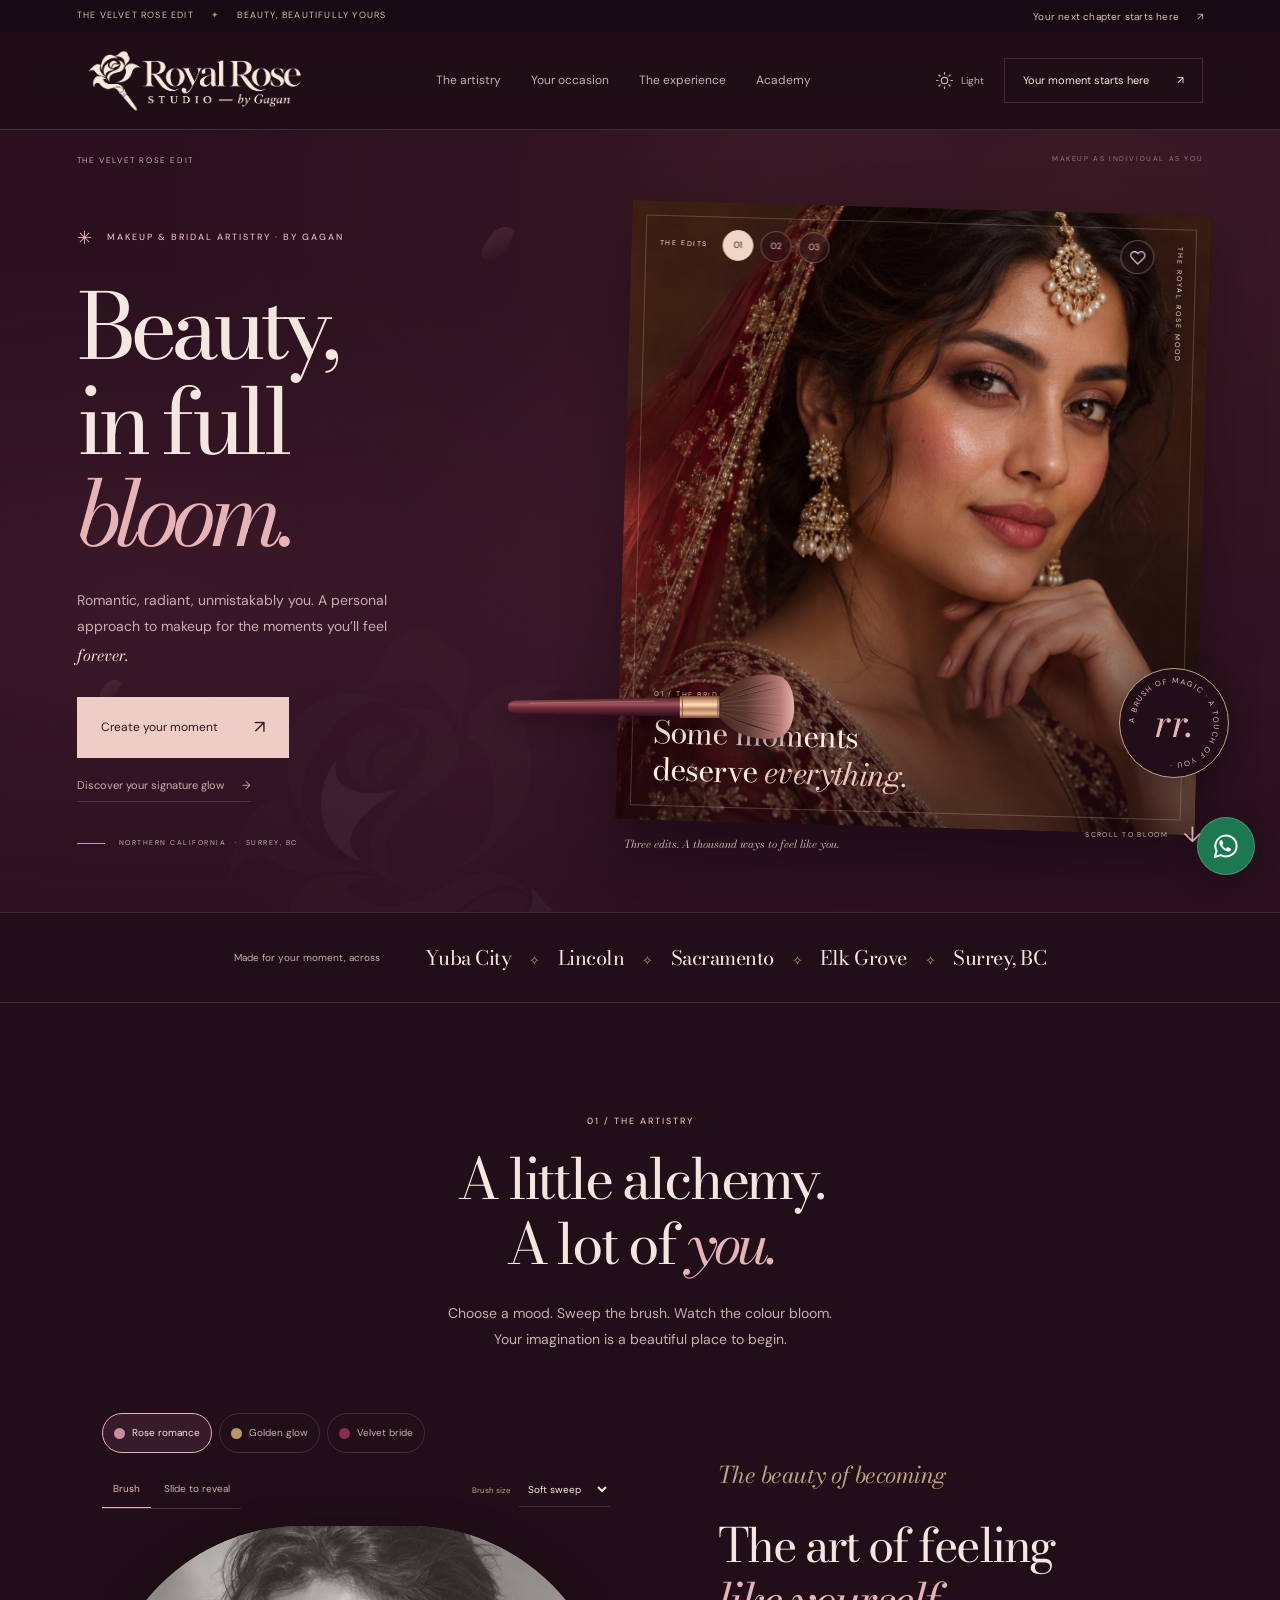
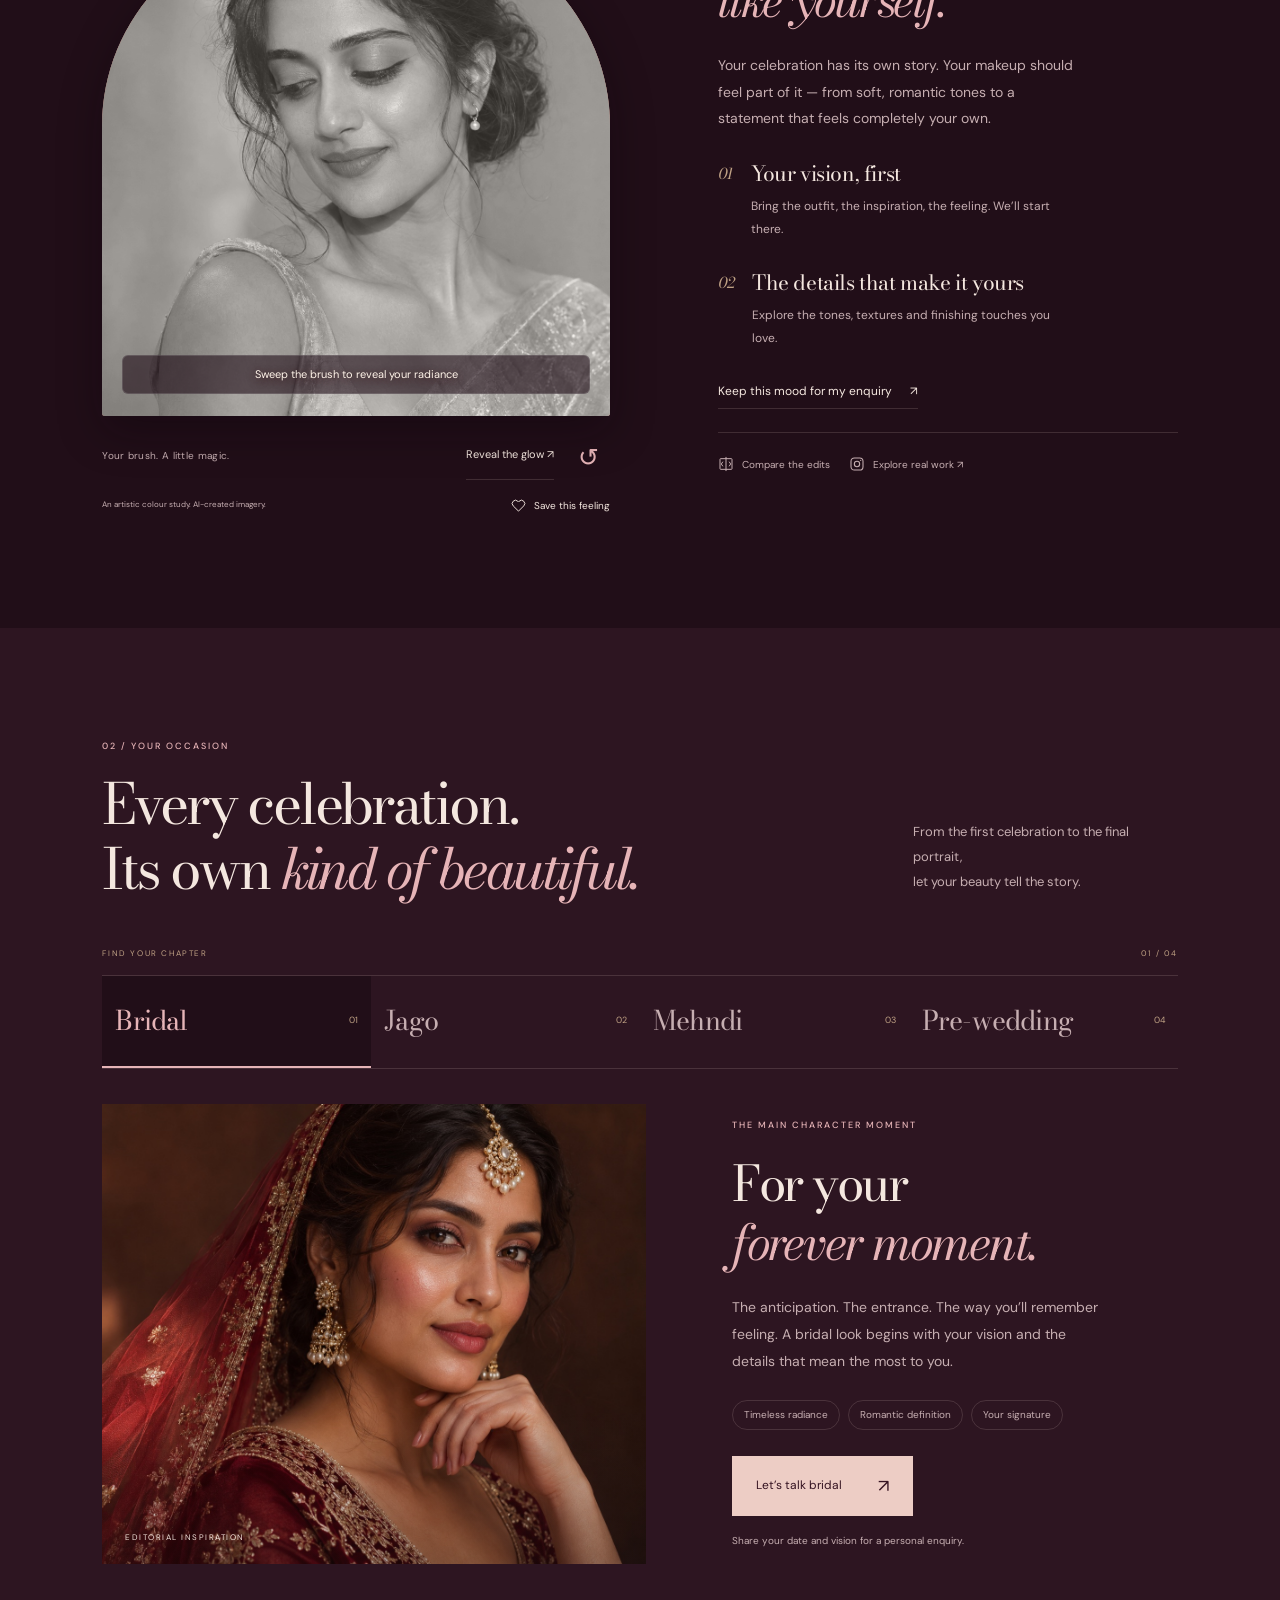
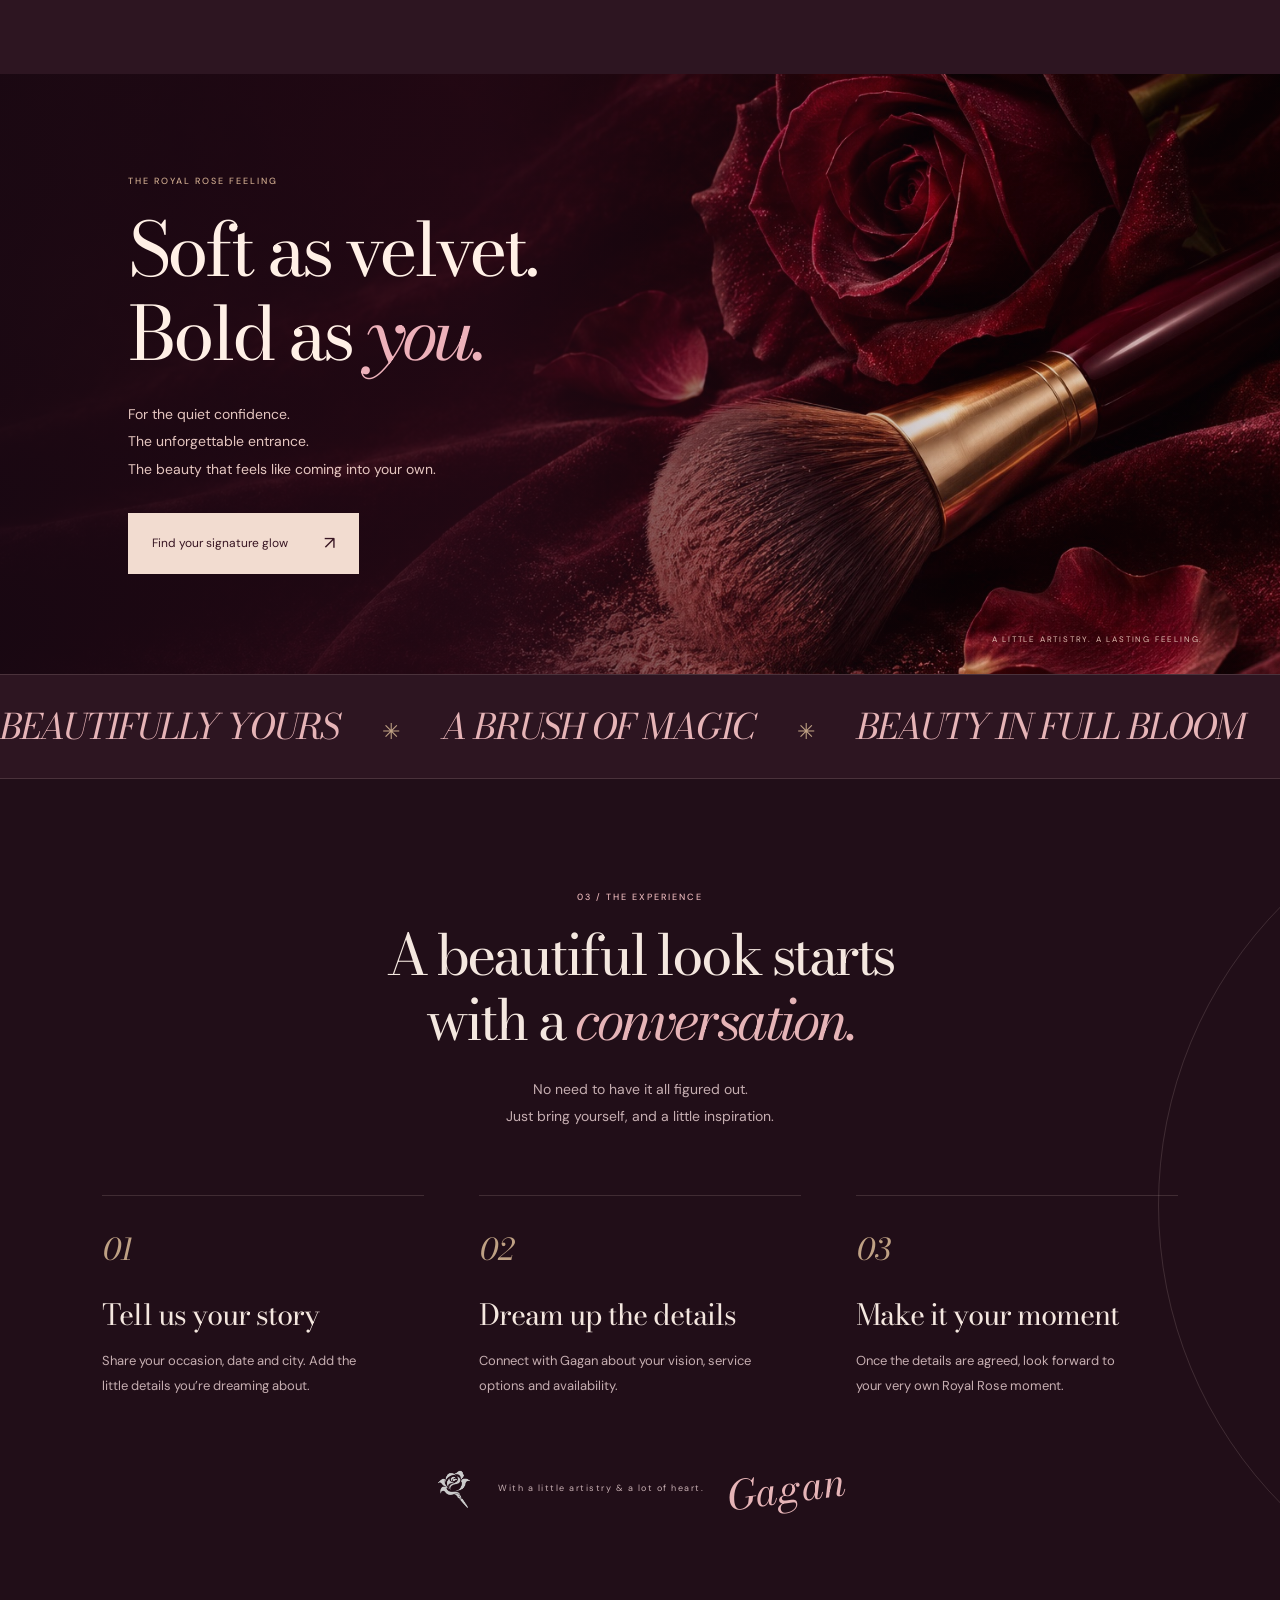
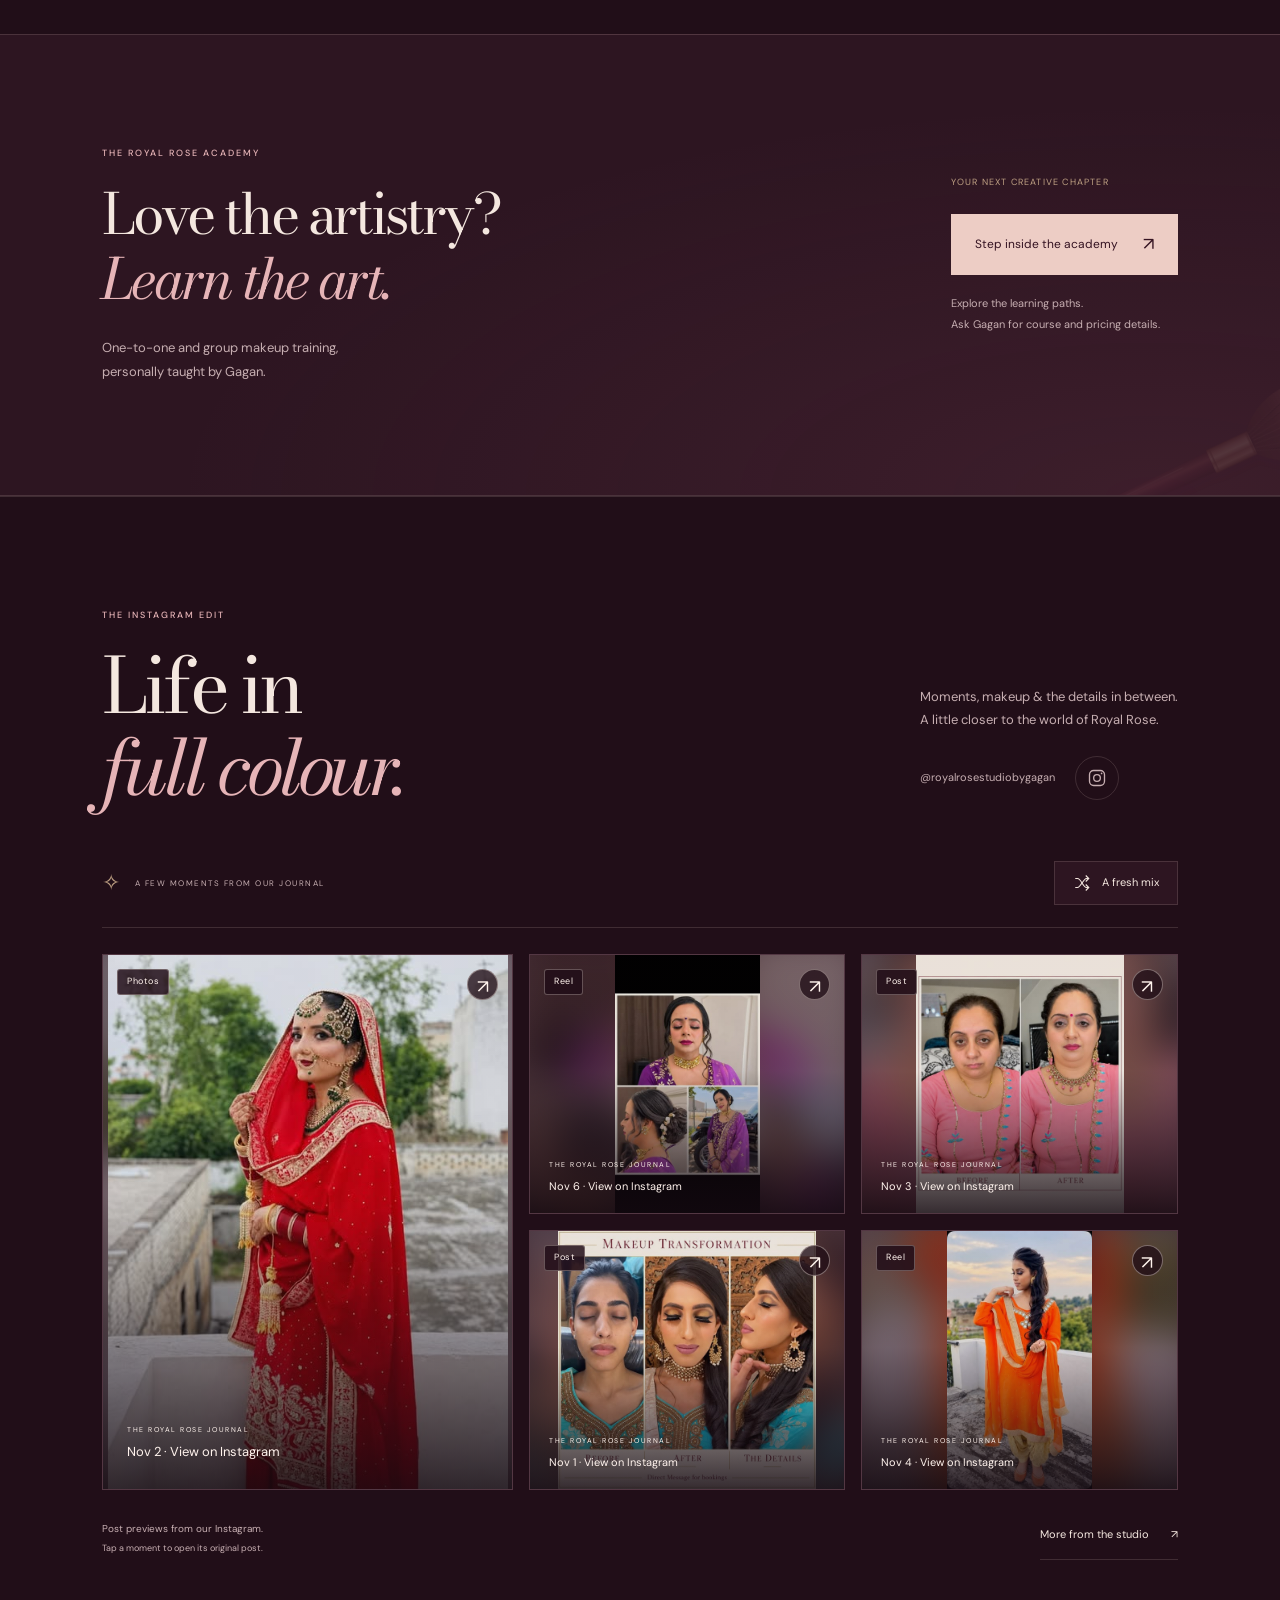
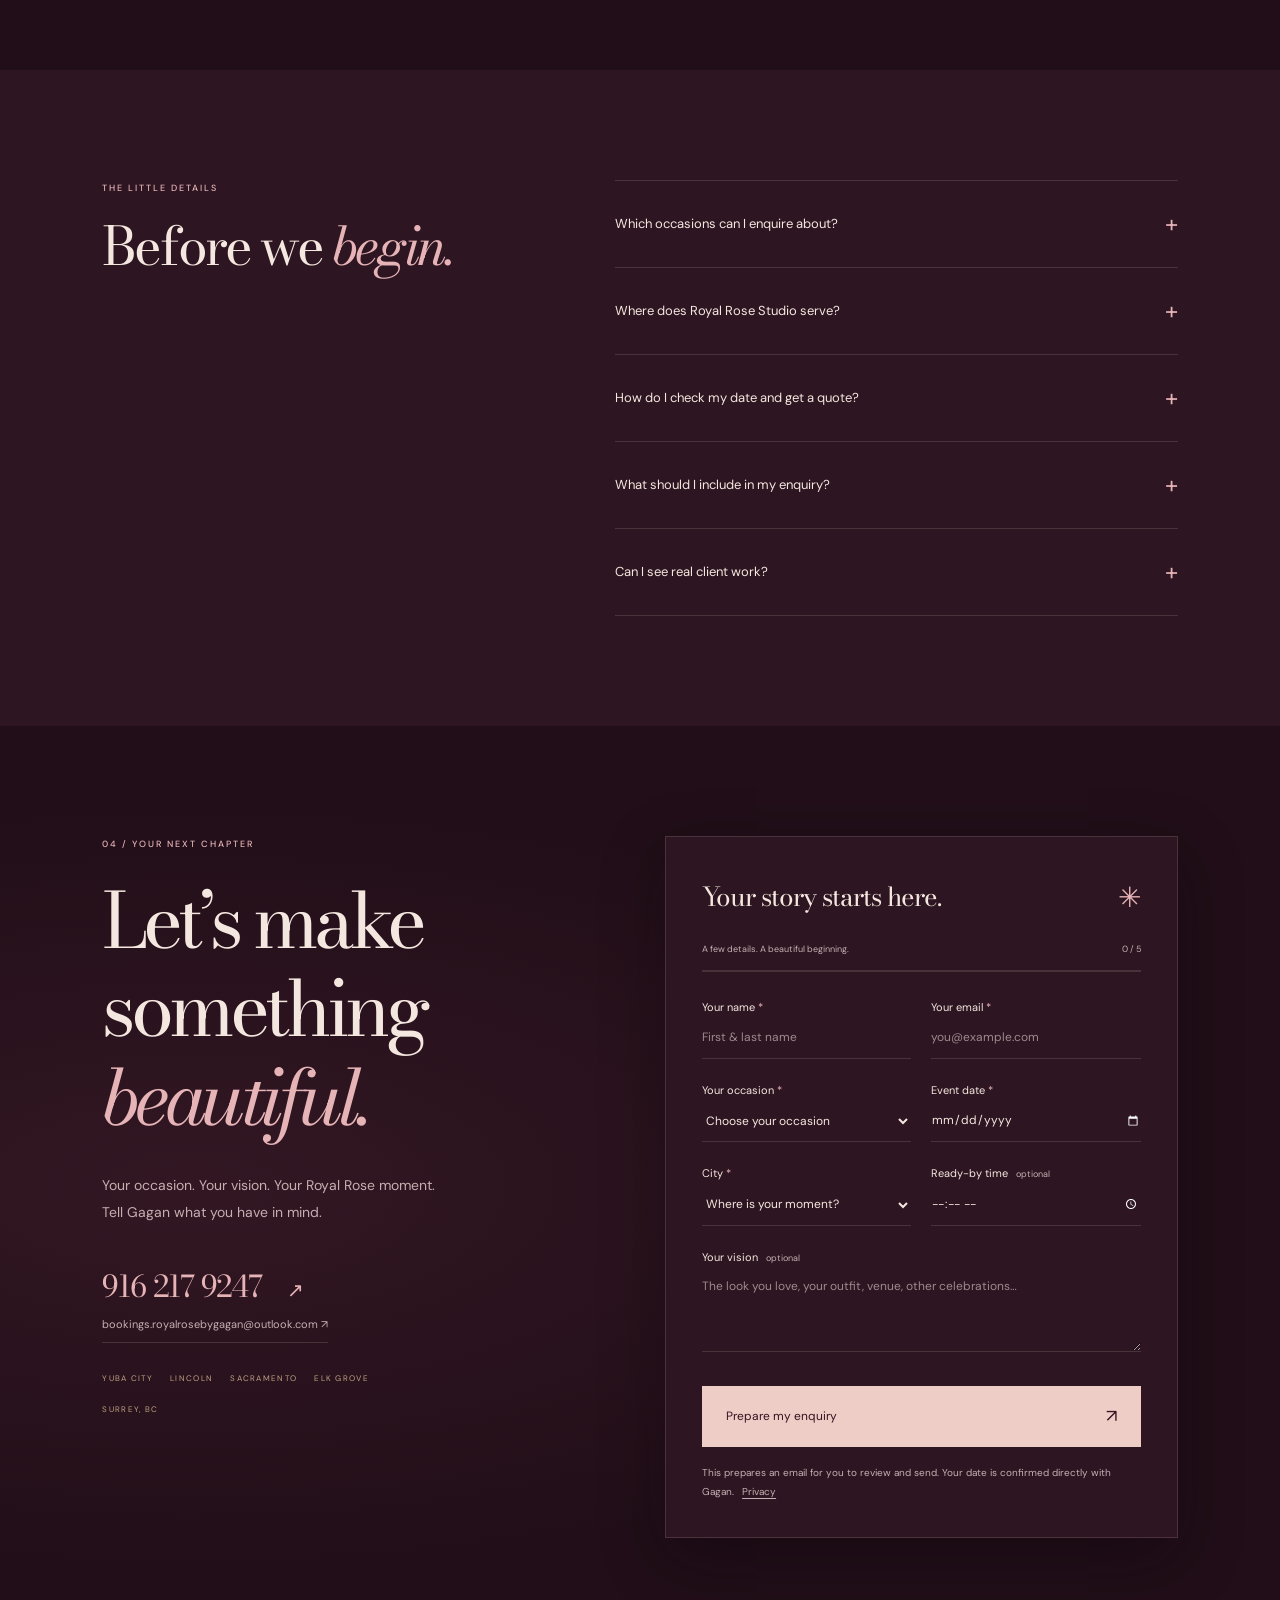
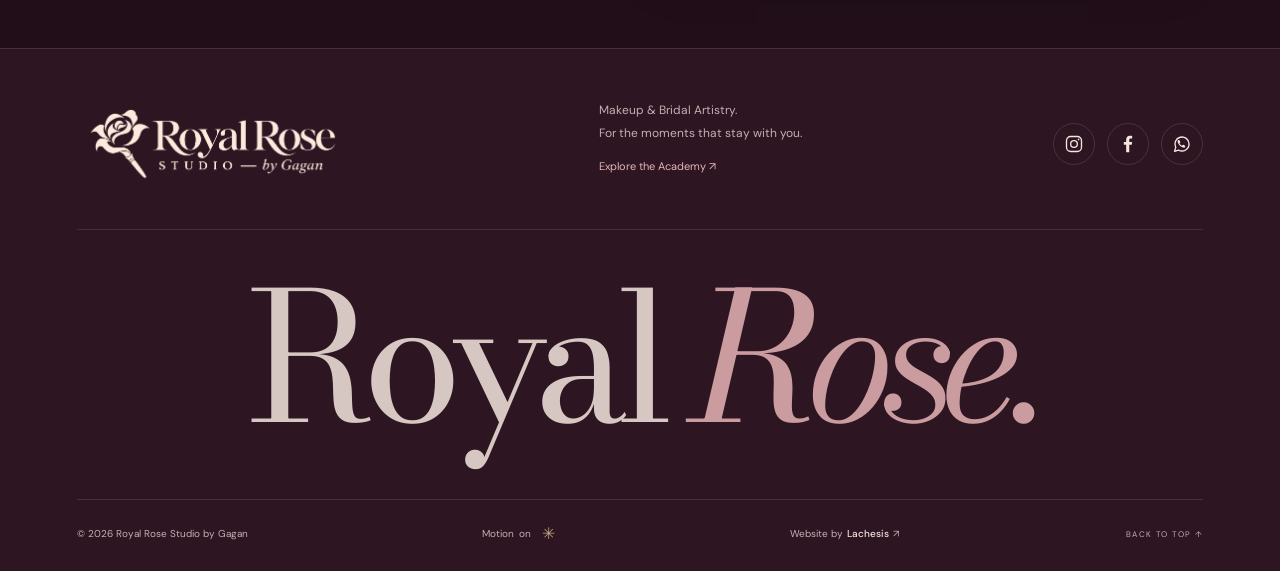
==== commit b7f962f4: "Add randomized Instagram journal and public-link refresh" ====
--- a/index.html
+++ b/index.html
@@ -9,7 +9,7 @@
   <meta property="og:title" content="Royal Rose Studio by Gagan"><meta property="og:description" content="Beauty, in full bloom. The Velvet Rose edit — makeup & bridal artistry by Gagan."><meta property="og:type" content="website"><meta property="og:image" content="https://anmoldotkapoor.github.io/REDROSESTUDIO/assets/bridal.jpg"><meta property="og:image:alt" content="Royal Rose Studio — AI-created editorial bridal inspiration"><link rel="canonical" href="https://anmoldotkapoor.github.io/REDROSESTUDIO/">
   <link rel="icon" href="assets/royal-rose-favicon.svg" type="image/svg+xml">
   <link rel="stylesheet" href="fonts.css">
-  <link rel="stylesheet" href="styles.css?v=2fd5b93f21"><script src="app.js?v=188454fac7" type="module"></script>
+  <link rel="stylesheet" href="styles.css?v=2fd5b93f21"><link rel="stylesheet" href="instagram.css?v=a783db541b"><script src="instagram.js?v=a28143d318" type="module"></script><script src="app.js?v=ca0aace881" type="module"></script>
 </head>
 <body id="top">
 <svg class="icon-library" xmlns="http://www.w3.org/2000/svg" aria-hidden="true"><defs>
@@ -73,7 +73,21 @@
 
 
   <section class="academy-invite section-pad" aria-labelledby="academy-invite-title"><div><p class="eyebrow">THE ROYAL ROSE ACADEMY</p><h2 id="academy-invite-title">Love the artistry?<br><em>Learn the art.</em></h2><p>One-to-one and group makeup training,<br>personally taught by Gagan.</p></div><div class="academy-invite-action"><span>YOUR NEXT CREATIVE CHAPTER</span><a class="button button-dark" href="academy.html">Step inside the academy <span aria-hidden="true">↗</span></a><p>Explore the learning paths.<br>Ask Gagan for course and pricing details.</p></div><img src="assets/brush.svg" alt="" aria-hidden="true"></section>
-  <section class="faq section-pad"><div class="reveal"><p class="eyebrow">THE LITTLE DETAILS</p><h2>Before we <em>begin.</em></h2></div><div class="faq-list"><details><summary>Which occasions can I enquire about?<span>+</span></summary><p>Bridal makeup, Jago, Mehndi and pre-wedding photoshoot makeup. If your celebrations span several events, include them in one enquiry so Gagan can discuss your plans with you.</p></details><details><summary>Where does Royal Rose Studio serve?<span>+</span></summary><p>Yuba City, Lincoln, Sacramento, Elk Grove and Surrey, BC, Canada. Include your venue or getting-ready location in your enquiry to discuss location arrangements.</p></details><details><summary>How do I check my date and get a quote?<span>+</span></summary><p>Use the enquiry builder below, call 916-217-9247, or email bookings.royalrosebygagan@outlook.com. Your enquiry starts a conversation; availability, pricing and booking details are confirmed directly with Gagan.</p></details><details><summary>What should I include in my enquiry?<span>+</span></summary><p>Your date, occasion, city and preferred ready-by time are a lovely starting point. Share the colors of your outfit, inspiration images, and any skin sensitivities or product preferences you would like to discuss.</p></details><details><summary>Can I see real client work?<span>+</span></summary><p>Yes — explore <a href="https://www.instagram.com/royalrosestudiobygagan/" target="_blank" rel="noopener noreferrer">@royalrosestudiobygagan on Instagram ↗</a>. The imagery on this website is AI-created editorial inspiration and is labelled accordingly.</p></details></div></section>
+  <section id="instagram" class="instagram-section section-pad" aria-labelledby="instagram-title" data-instagram-feed="data/instagram-feed.json">
+    <div class="instagram-heading"><div><p class="eyebrow">THE INSTAGRAM EDIT</p><h2 id="instagram-title">Life in<br><em>full colour.</em></h2></div><div class="instagram-intro"><p>Moments, makeup & the details in between.<br>A little closer to the world of Royal Rose.</p><div class="instagram-profile"><span>@royalrosestudiobygagan</span><a class="social-icon" href="https://www.instagram.com/royalrosestudiobygagan/" target="_blank" rel="noopener noreferrer" aria-label="Follow Royal Rose Studio on Instagram (opens in a new tab)" title="Instagram"><svg aria-hidden="true"><use href="#icon-instagram"/></svg></a></div></div></div>
+    <div class="instagram-toolbar"><span class="instagram-collection-label"><i aria-hidden="true">✧</i> A FEW MOMENTS FROM OUR JOURNAL</span><button class="instagram-shuffle" id="instagram-shuffle" hidden><svg class="icon" viewBox="0 0 24 24" fill="none" stroke="currentColor" stroke-width="1.5" aria-hidden="true"><path d="M3 6h3c5 0 7 12 12 12h3m-4-4 4 4-4 4M3 18h3c2 0 4-3 6-6s4-6 6-6h3m-4-4 4 4-4 4"/></svg>A fresh mix</button></div>
+    <div class="instagram-collage" id="instagram-collage" role="region" aria-label="Royal Rose Instagram post gallery" tabindex="0">
+      <!-- instagram-posts:start -->
+      <a class="instagram-card" href="https://www.instagram.com/reel/DfZTAvJofBn/" target="_blank" rel="noopener noreferrer" aria-label="Open Royal Rose Instagram reel (opens in a new tab)"><img src="assets/instagram/DfZTAvJofBn-3b06f3c24d66.jpg" alt="Video by Royal Rose Studio by Gagan on November 06, 2026. May be an image of one or more people, braids, makeup, jewelry and text." loading="lazy" decoding="async" width="640" height="800"><span class="instagram-kind">Reel</span><span class="instagram-open" aria-hidden="true">↗</span><span class="instagram-card-caption"><span>THE ROYAL ROSE JOURNAL</span><span>View on Instagram</span></span></a>
+      <a class="instagram-card" href="https://www.instagram.com/reel/DfV73Zao9A4/" target="_blank" rel="noopener noreferrer" aria-label="Open Royal Rose Instagram reel (opens in a new tab)"><img src="assets/instagram/DfV73Zao9A4-c517dc01c3e2.jpg" alt="Video by Royal Rose Studio by Gagan on November 04, 2026. May be an image of dress and text." loading="lazy" decoding="async" width="640" height="800"><span class="instagram-kind">Reel</span><span class="instagram-open" aria-hidden="true">↗</span><span class="instagram-card-caption"><span>THE ROYAL ROSE JOURNAL</span><span>View on Instagram</span></span></a>
+      <a class="instagram-card" href="https://www.instagram.com/p/DfSkfv-volV/" target="_blank" rel="noopener noreferrer" aria-label="Open Royal Rose Instagram post (opens in a new tab)"><img src="assets/instagram/DfSkfv-volV-9208d83f016e.jpg" alt="Photo by Royal Rose Studio by Gagan on November 03, 2026. May be an image of one or more people and text." loading="lazy" decoding="async" width="640" height="800"><span class="instagram-kind">Post</span><span class="instagram-open" aria-hidden="true">↗</span><span class="instagram-card-caption"><span>THE ROYAL ROSE JOURNAL</span><span>View on Instagram</span></span></a>
+      <a class="instagram-card" href="https://www.instagram.com/p/DfRX4n5G4IR/" target="_blank" rel="noopener noreferrer" aria-label="Open Royal Rose Instagram photos (opens in a new tab)"><img src="assets/instagram/DfRX4n5G4IR-5b169003cc05.jpg" alt="Photo by Royal Rose Studio by Gagan on November 02, 2026." loading="lazy" decoding="async" width="640" height="800"><span class="instagram-kind">Photos</span><span class="instagram-open" aria-hidden="true">↗</span><span class="instagram-card-caption"><span>THE ROYAL ROSE JOURNAL</span><span>View on Instagram</span></span></a>
+      <a class="instagram-card" href="https://www.instagram.com/reel/DfRCNQFDaph/" target="_blank" rel="noopener noreferrer" aria-label="Open Royal Rose Instagram reel (opens in a new tab)"><img src="assets/instagram/DfRCNQFDaph-40b27ca79633.jpg" alt="Video by Royal Rose Studio by Gagan on November 02, 2026. May be an image of one or more people, henna, eyeliner, makeup and text." loading="lazy" decoding="async" width="640" height="800"><span class="instagram-kind">Reel</span><span class="instagram-open" aria-hidden="true">↗</span><span class="instagram-card-caption"><span>THE ROYAL ROSE JOURNAL</span><span>View on Instagram</span></span></a>
+      <!-- instagram-posts:end -->
+    </div>
+    <div class="instagram-bottom"><p>Post previews from our Instagram.<br><span>Tap a moment to open its original post.</span></p><div class="instagram-swipe-controls" id="instagram-swipe-controls" hidden><button id="instagram-previous" class="instagram-arrow" aria-label="Previous Instagram post" disabled>←</button><span id="instagram-position" aria-live="off">1 / 5</span><button id="instagram-next" class="instagram-arrow" aria-label="Next Instagram post">→</button></div><a class="text-link" href="https://www.instagram.com/royalrosestudiobygagan/" target="_blank" rel="noopener noreferrer">More from the studio <span aria-hidden="true">↗</span></a></div><p class="sr-only" id="instagram-status" role="status" aria-live="polite"></p>
+  </section>
+  <section class="faq section-pad"><div class="reveal"><p class="eyebrow">THE LITTLE DETAILS</p><h2>Before we <em>begin.</em></h2></div><div class="faq-list"><details><summary>Which occasions can I enquire about?<span>+</span></summary><p>Bridal makeup, Jago, Mehndi and pre-wedding photoshoot makeup. If your celebrations span several events, include them in one enquiry so Gagan can discuss your plans with you.</p></details><details><summary>Where does Royal Rose Studio serve?<span>+</span></summary><p>Yuba City, Lincoln, Sacramento, Elk Grove and Surrey, BC, Canada. Include your venue or getting-ready location in your enquiry to discuss location arrangements.</p></details><details><summary>How do I check my date and get a quote?<span>+</span></summary><p>Use the enquiry builder below, call 916-217-9247, or email bookings.royalrosebygagan@outlook.com. Your enquiry starts a conversation; availability, pricing and booking details are confirmed directly with Gagan.</p></details><details><summary>What should I include in my enquiry?<span>+</span></summary><p>Your date, occasion, city and preferred ready-by time are a lovely starting point. Share the colors of your outfit, inspiration images, and any skin sensitivities or product preferences you would like to discuss.</p></details><details><summary>Can I see real client work?<span>+</span></summary><p>Yes — explore <a href="https://www.instagram.com/royalrosestudiobygagan/" target="_blank" rel="noopener noreferrer">@royalrosestudiobygagan on Instagram ↗</a>. The Instagram gallery shows previews from our own Instagram posts. Elsewhere, AI-created editorial inspiration is labelled accordingly.</p></details></div></section>
 
   <section id="enquire" class="enquire section-pad"><div class="enquire-copy reveal"><p class="eyebrow">04 / YOUR NEXT CHAPTER</p><h2>Let’s make<br>something <br><em>beautiful.</em></h2><p>Your occasion. Your vision. Your Royal Rose moment.<br>Tell Gagan what you have in mind.</p><a class="contact-phone" href="tel:+19162179247">916 217 9247 <span>↗</span></a><a class="contact-email" href="mailto:bookings.royalrosebygagan@outlook.com">bookings.royalrosebygagan@outlook.com ↗</a><div class="contact-areas"><span>YUBA CITY</span><span>LINCOLN</span><span>SACRAMENTO</span><span>ELK GROVE</span><span>SURREY, BC</span></div></div><form class="enquiry-form" id="enquiry-form"><div class="form-top"><h3>Your story starts here.</h3><span>✳</span></div><div class="enquiry-progress"><span>A few details. A beautiful beginning.</span><span id="form-count">0 / 5</span><div><i id="form-progress-fill"></i></div></div><div class="form-row"><label>Your name <span>*</span><input name="name" autocomplete="name" placeholder="First & last name" required maxlength="100"></label><label>Your email <span>*</span><input name="email" type="email" autocomplete="email" placeholder="you@example.com" required maxlength="200"></label></div><div class="form-row"><label>Your occasion <span>*</span><select name="occasion" required><option value="">Choose your occasion</option><option>Bridal</option><option>Jago</option><option>Mehndi</option><option>Pre-wedding Photoshoot</option><option>Multiple celebrations</option></select></label><label>Event date <span>*</span><input name="date" type="date" required></label></div><div class="form-row"><label>City <span>*</span><select name="city" required><option value="">Where is your moment?</option><option>Yuba City</option><option>Lincoln</option><option>Sacramento</option><option>Elk Grove</option><option>Surrey, BC, Canada</option><option>Another location — let’s discuss</option></select></label><label>Ready-by time <span class="optional">optional</span><input name="time" type="time"></label></div><fieldset class="celebration-options" id="celebration-options" hidden><legend>Which celebrations? <span>optional</span></legend><div><label><input type="checkbox" name="celebrations" value="Bridal"><span>Bridal</span></label><label><input type="checkbox" name="celebrations" value="Jago"><span>Jago</span></label><label><input type="checkbox" name="celebrations" value="Mehndi"><span>Mehndi</span></label><label><input type="checkbox" name="celebrations" value="Pre-wedding Photoshoot"><span>Pre-wedding</span></label></div><p>Add any extra dates in your vision below.</p></fieldset><label>Your vision <span class="optional">optional</span><textarea name="vision" rows="3" maxlength="2000" placeholder="The look you love, your outfit, venue, other celebrations…"></textarea></label><div id="event-countdown" class="event-countdown" aria-live="polite" hidden></div><div id="selected-mood" class="selected-mood" hidden><span></span><button type="button" aria-label="Remove selected mood">×</button></div><button class="button button-dark" type="submit">Prepare my enquiry <span>↗</span></button><p class="form-note">This prepares an email for you to review and send. Your date is confirmed directly with Gagan. <a href="#info-dialog" id="privacy-open">Privacy</a></p></form></section>
 </main>
--- a/instagram.css
+++ b/instagram.css
@@ -0,0 +1,66 @@
+.instagram-section { border-top:1px solid var(--line); overflow:hidden; }
+.instagram-heading { display:flex; justify-content:space-between; align-items:flex-end; gap:36px; }
+.instagram-heading h2 { margin-top:22px; font-size:clamp(52px,6vw,88px); line-height:1.06; }
+.instagram-intro { max-width:345px; padding-bottom:8px; color:var(--muted); font-size:13px; }
+.instagram-profile { display:flex; align-items:center; gap:20px; margin-top:24px; }
+.instagram-profile > span { font-size:11px; overflow-wrap:anywhere; }
+.instagram-profile .social-icon { width:44px; height:44px; flex-shrink:0; }
+.instagram-toolbar { display:flex; justify-content:space-between; align-items:center; gap:18px; padding:28px 0 22px; border-bottom:1px solid var(--line); margin:25px 0 26px; min-height:76px; }
+.instagram-collection-label { display:flex; align-items:center; gap:13px; font-size:8px; letter-spacing:1.5px; color:var(--muted); }
+.instagram-collection-label i { font-size:22px; color:var(--gold); font-style:normal; }
+.instagram-shuffle { display:inline-flex; align-items:center; justify-content:center; gap:11px; border:1px solid var(--line); background:var(--surface); color:var(--ink); min-height:44px; padding:10px 18px; font-size:11px; flex-shrink:0; transition:background .2s,border-color .2s; }
+.instagram-shuffle:hover { border-color:var(--accent); background:var(--surface-2); }
+.instagram-shuffle .icon { width:18px; height:18px; }
+.instagram-collage { display:grid; grid-template-columns:1.3fr 1fr 1fr; grid-template-rows:repeat(2,260px); gap:16px; position:relative; }
+.instagram-card { display:block; position:relative; min-width:0; overflow:hidden; background:var(--surface-2); border:1px solid var(--line); isolation:isolate; }
+.instagram-card:first-child { grid-row:span 2; }
+.instagram-card:before { content:''; position:absolute; inset:-25px; background:var(--instagram-image) center/cover; filter:blur(20px); opacity:.45; z-index:-1; }
+.instagram-card img { width:100%; height:100%; object-fit:contain; object-position:center; transition:transform .7s cubic-bezier(.2,.7,.3,1); }
+.instagram-card:after { content:''; position:absolute; inset:0; z-index:0; background:linear-gradient(180deg,#13091015 45%,#130910d9); pointer-events:none; }
+.instagram-card:focus-visible { outline-offset:3px; outline:2px solid var(--accent); }
+.instagram-kind { position:absolute; top:14px; left:14px; font-size:9px; letter-spacing:.5px; background:#210e18d9; border:1px solid #f4e7df4d; color:#fff3ed; padding:4px 9px; z-index:1; border-radius:3px; }
+.instagram-open { position:absolute; right:14px; top:14px; width:31px; height:31px; display:grid; place-items:center; border:1px solid #f4e7df66; background:#210e18c9; color:#fff3ed; font-size:19px; z-index:1; border-radius:50%; transition:transform .3s; }
+.instagram-card-caption { position:absolute; z-index:1; left:19px; right:19px; bottom:17px; color:#fff3ed; display:grid; gap:5px; }
+.instagram-card-caption > span:first-child { font-size:7px; letter-spacing:1.5px; }
+.instagram-card-caption > span:last-child { font-size:11px; }
+.instagram-card-caption i { font-style:normal; padding:0 5px; }
+.instagram-card:first-child .instagram-card-caption { left:24px; bottom:25px; }
+.instagram-card:first-child .instagram-card-caption > span:last-child { font-size:13px; }
+.instagram-image-unavailable:before { content:'See this moment on Instagram'; position:absolute; inset:25%; text-align:center; display:grid; place-items:center; font-family:var(--serif); font-size:27px; line-height:1.2; color:var(--ink); background:none; filter:none; opacity:1; z-index:0; }
+.instagram-bottom { display:flex; justify-content:space-between; align-items:center; gap:24px; margin-top:26px; }
+.instagram-bottom > p { color:var(--muted); font-size:10px; line-height:1.9; }
+.instagram-bottom > p > span { font-size:9px; }
+.instagram-bottom .text-link { min-height:44px; display:inline-flex; align-items:center; gap:22px; font-size:11px; }
+.instagram-swipe-controls { display:none; }
+.instagram-empty { grid-column:1/-1; grid-row:1/-1; display:grid; place-items:center; border:1px solid var(--line); font-family:var(--serif); font-size:clamp(25px,4vw,45px); min-height:240px; text-align:center; padding:30px; }
+.sr-only { position:absolute; width:1px; height:1px; padding:0; margin:-1px; overflow:hidden; clip:rect(0,0,0,0); white-space:nowrap; border:0; }
+@media(hover:hover) and (pointer:fine) { .instagram-card:hover img { transform:scale(1.035); } .instagram-card:hover .instagram-open { transform:rotate(45deg); } }
+@media(max-width:1024px) { .instagram-collage { grid-template-rows:repeat(2,220px); gap:12px; } .instagram-card-caption { left:13px; right:13px; bottom:13px; } .instagram-card-caption > span:first-child { font-size:6px; letter-spacing:1px; } .instagram-card-caption > span:last-child { font-size:10px; } }
+@media(max-width:700px) {
+  .instagram-heading { display:block; }
+  .instagram-heading h2 { font-size:55px; margin-top:18px; }
+  .instagram-intro { max-width:none; margin-top:24px; padding:0; font-size:12px; }
+  .instagram-profile { margin-top:17px; gap:16px; }
+  .instagram-profile > span { font-size:10px; }
+  .instagram-toolbar { margin-top:17px; padding:20px 0; gap:12px; }
+  .instagram-collection-label { font-size:6px; letter-spacing:1px; line-height:1.9; gap:9px; max-width:140px; }
+  .instagram-collection-label i { font-size:24px; }
+  .instagram-shuffle { font-size:10px; padding:10px 12px; gap:8px; }
+  .instagram-collage { display:flex; gap:14px; grid-template-rows:none; margin-right:-6.5vw; padding:3px 6.5vw 16px 3px; margin-left:-3px; overflow-x:auto; overflow-y:hidden; scroll-snap-type:x mandatory; scroll-padding-left:3px; overscroll-behavior-x:contain; -webkit-overflow-scrolling:touch; scrollbar-width:thin; scrollbar-color:var(--accent) transparent; }
+  .instagram-card,.instagram-card:first-child { flex:0 0 87%; height:auto; aspect-ratio:3/4; scroll-snap-align:start; grid-row:auto; }
+  .instagram-card-caption,.instagram-card:first-child .instagram-card-caption { left:20px; bottom:20px; }
+  .instagram-card-caption > span:first-child { font-size:7px; letter-spacing:1.5px; }
+  .instagram-card-caption > span:last-child,.instagram-card:first-child .instagram-card-caption > span:last-child { font-size:12px; }
+  .instagram-kind { font-size:9px; }
+  .instagram-bottom { display:grid; grid-template-columns:1fr auto; gap:18px 12px; margin-top:15px; }
+  .instagram-bottom > p { font-size:10px; }
+  .instagram-bottom .text-link { grid-column:1/-1; justify-self:start; font-size:11px; }
+  .instagram-swipe-controls { display:flex; align-items:center; gap:10px; }
+  .instagram-swipe-controls > span { min-width:30px; text-align:center; font-size:9px; color:var(--muted); }
+  .instagram-arrow { min-width:44px; height:44px; display:grid; place-items:center; background:transparent; border:1px solid var(--line); border-radius:50%; color:var(--ink); font-size:18px; }
+  .instagram-arrow:disabled { opacity:.35; }
+  .instagram-empty { flex:0 0 100%; min-height:260px; }
+}
+@media(max-width:370px) { .instagram-heading h2 { font-size:48px; } .instagram-bottom { grid-template-columns:1fr; } .instagram-swipe-controls { grid-row:1; justify-content:space-between; max-width:180px; } .instagram-card { flex-basis:92%; } }
+html[data-motion=off] .instagram-card img,html[data-motion=off] .instagram-open { transition:none; }
+@media(prefers-reduced-motion:reduce) { .instagram-card img,.instagram-open { transition:none; } }
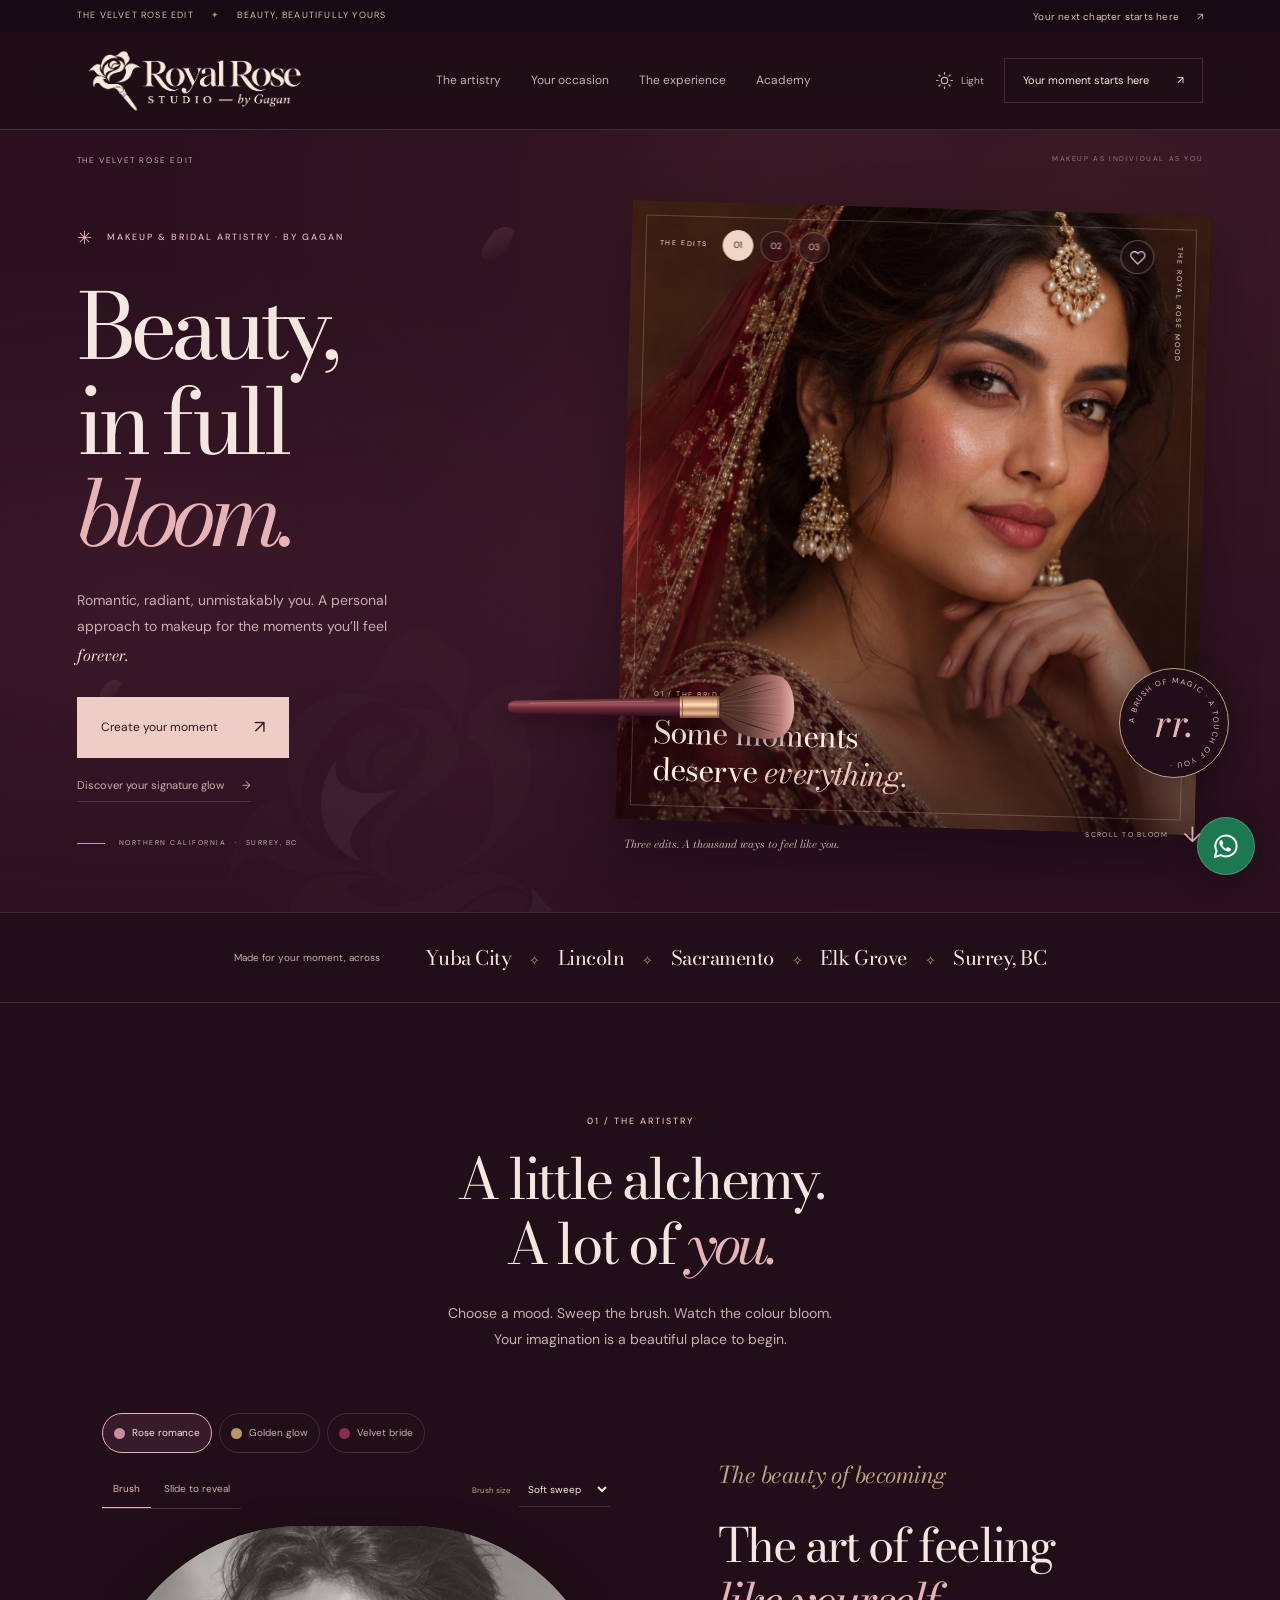
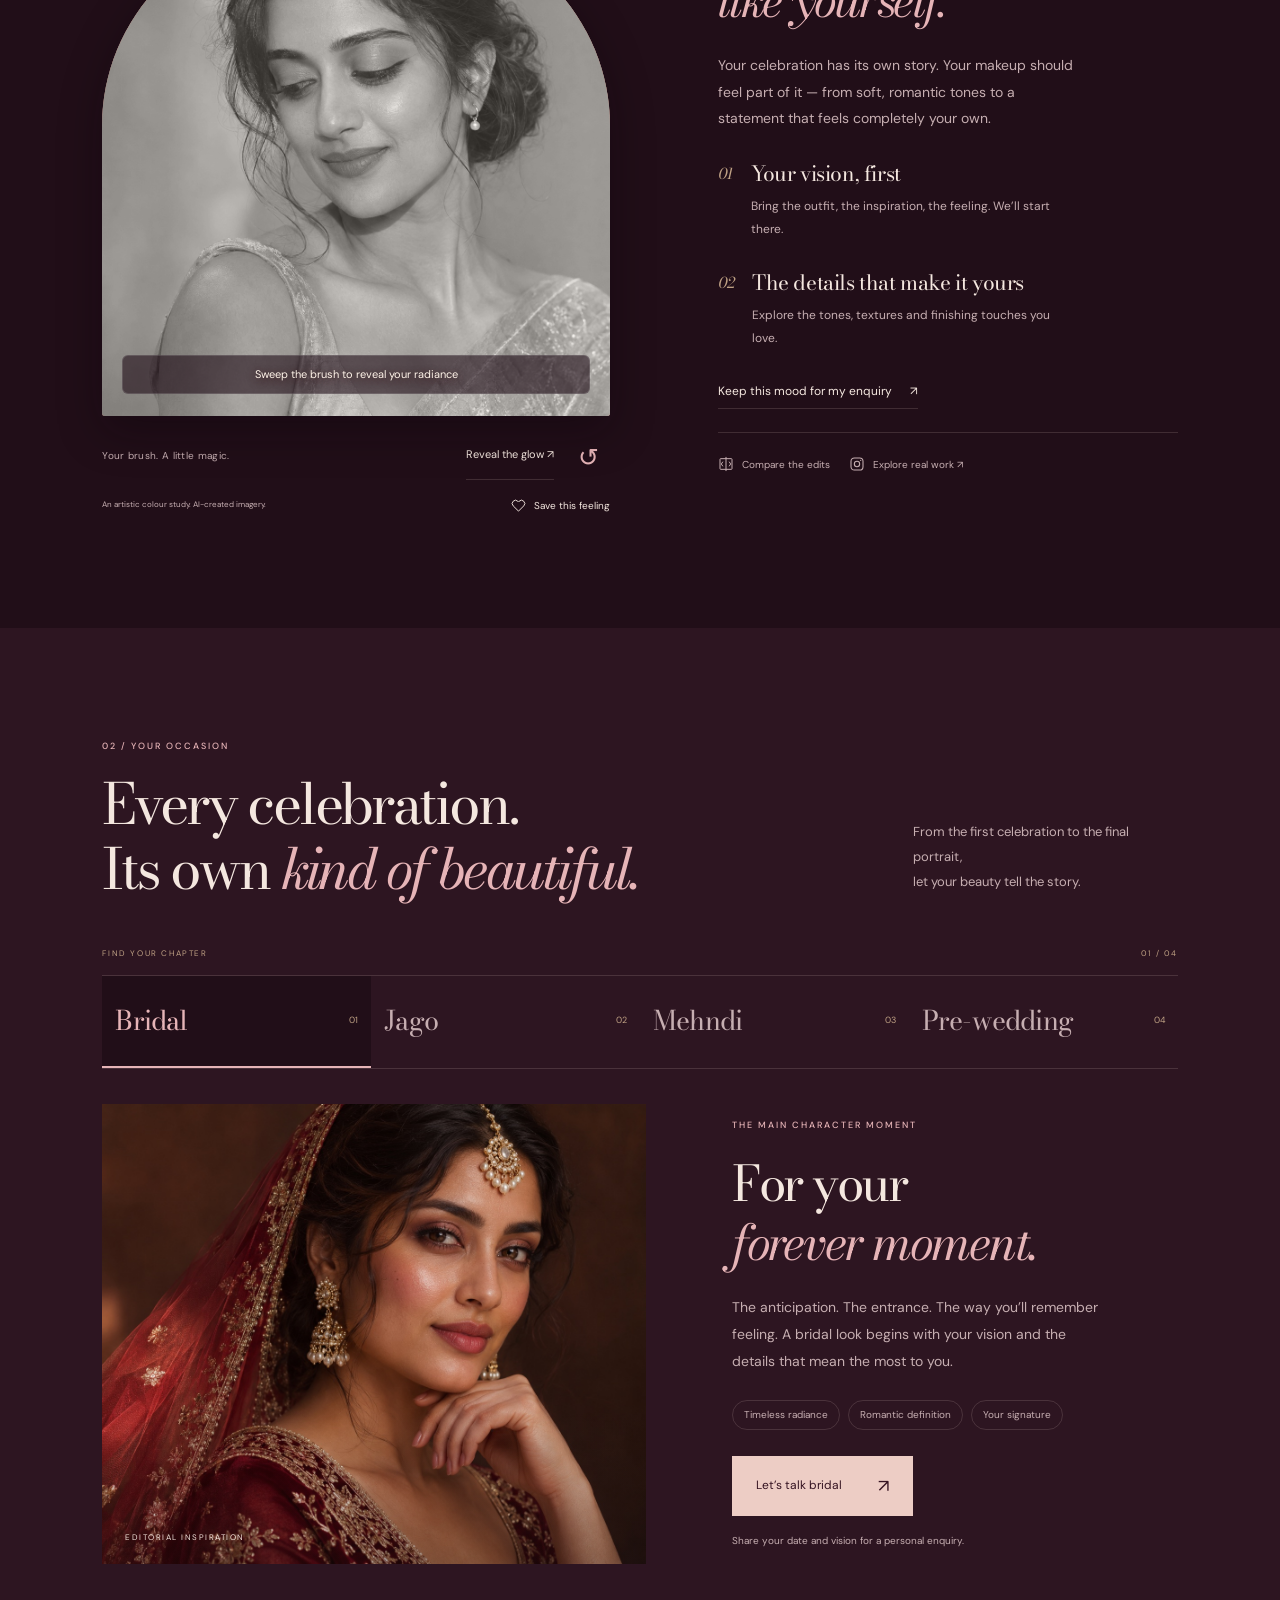
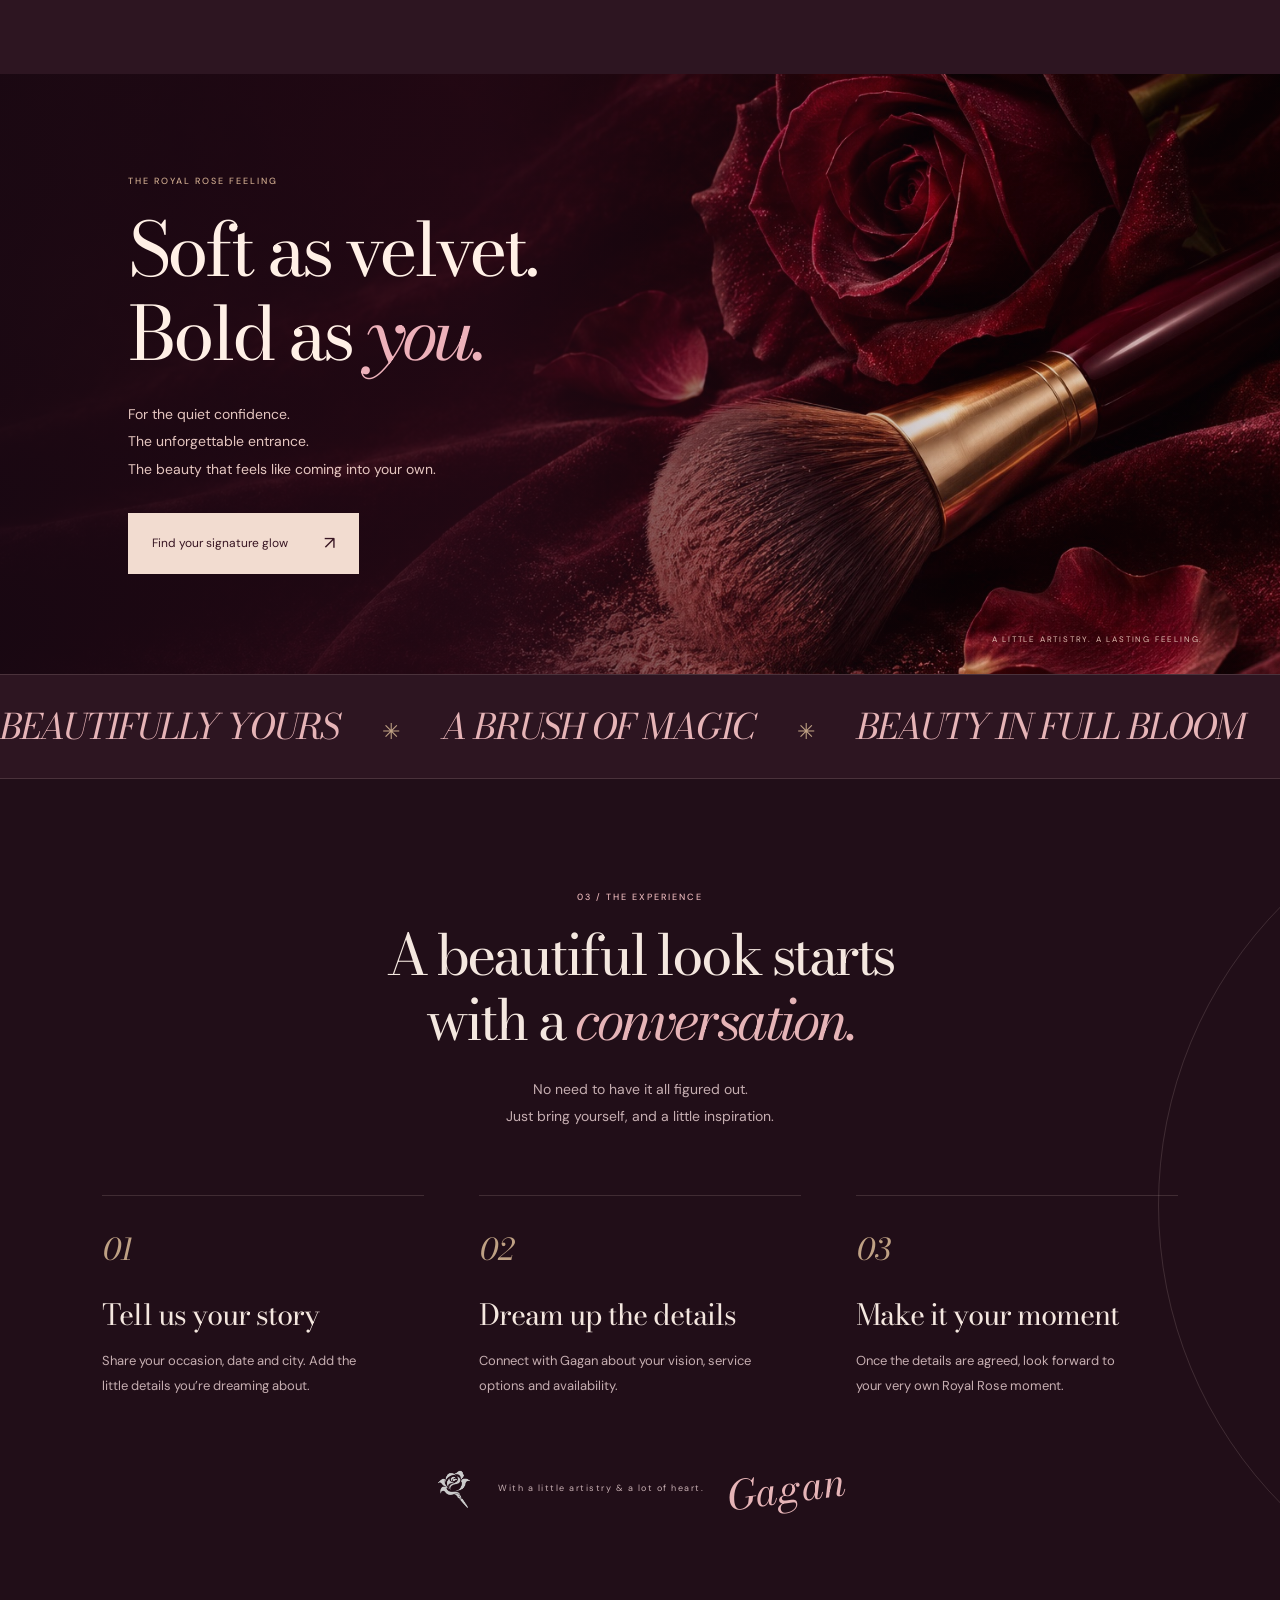
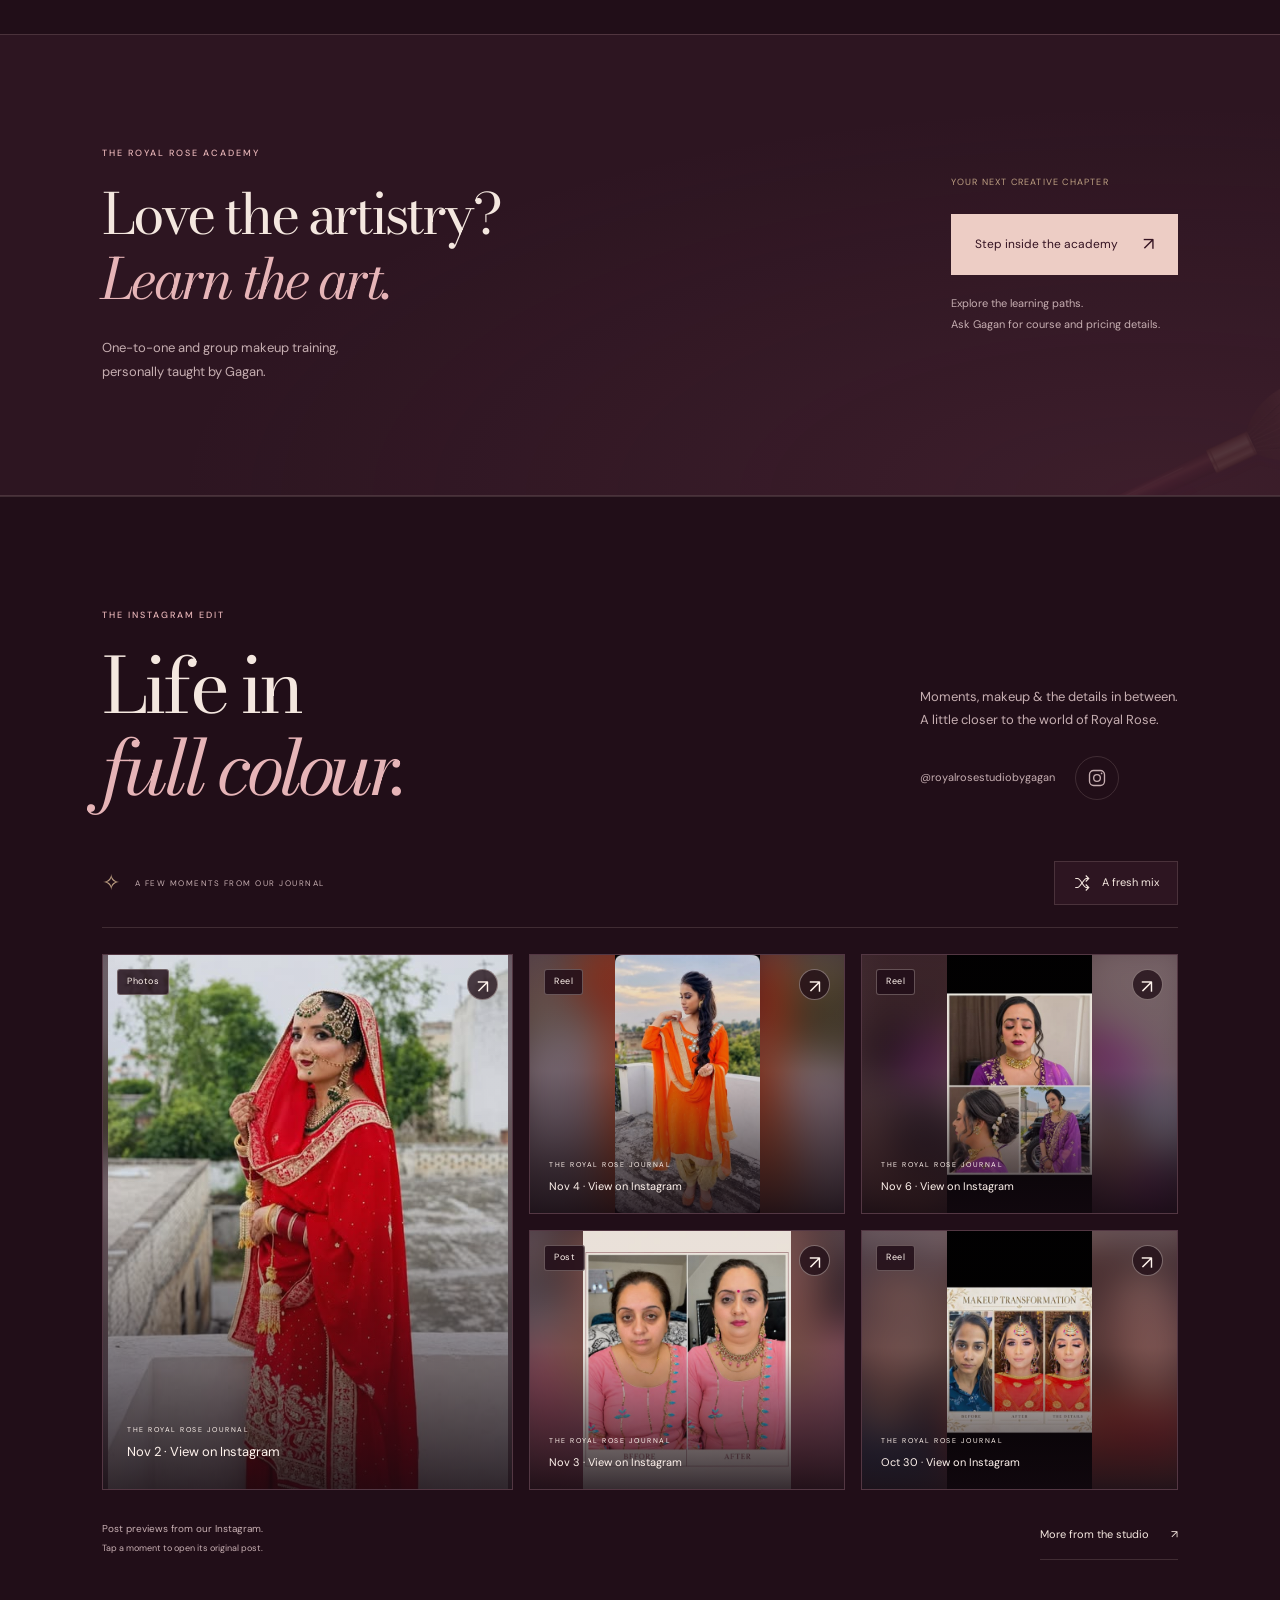
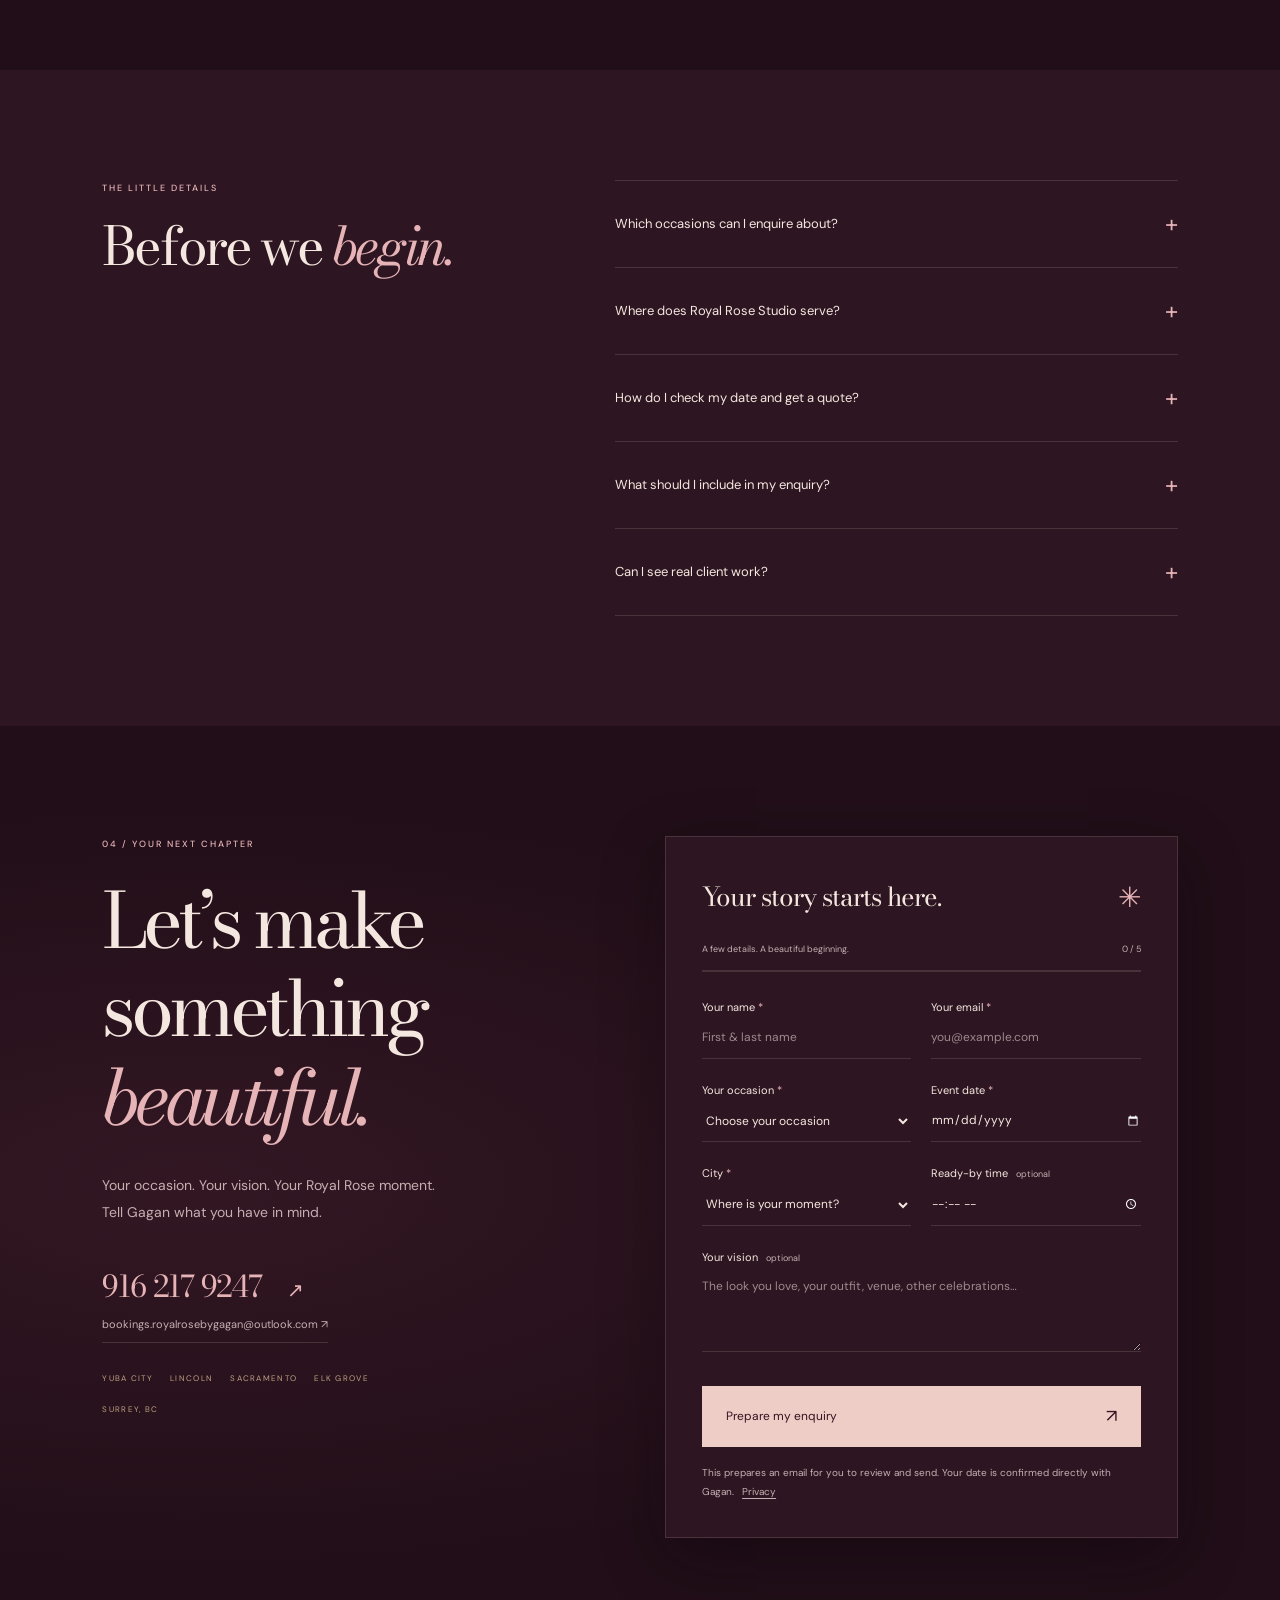
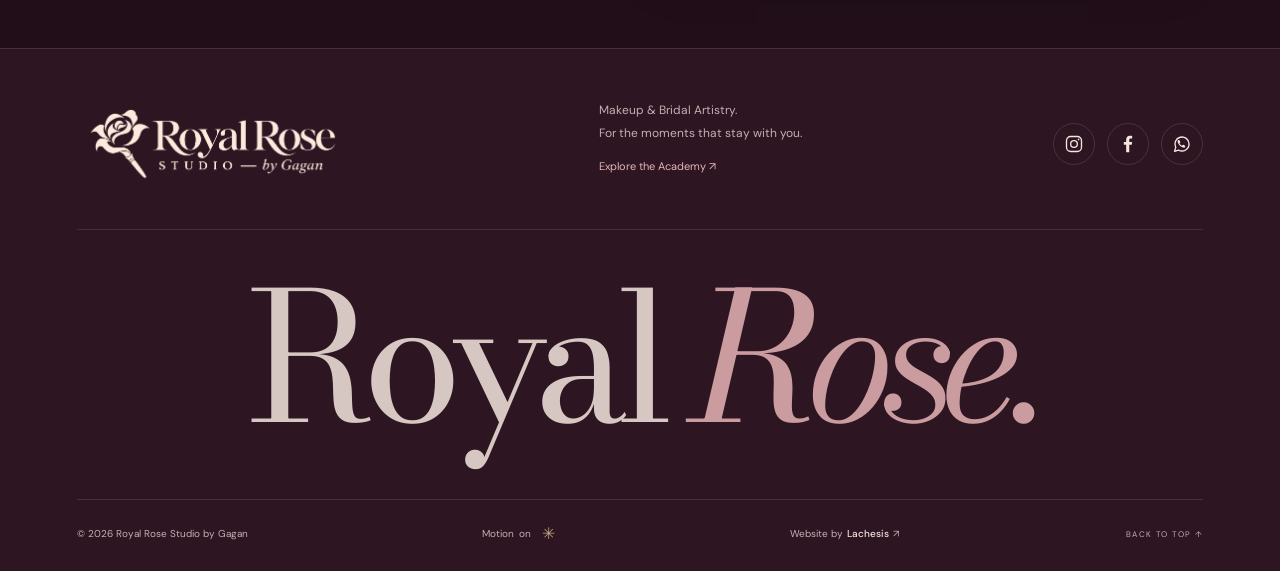
==== commit a3b72924: "Open Instagram posts in the phone app when available" ====
--- a/index.html
+++ b/index.html
@@ -9,7 +9,7 @@
   <meta property="og:title" content="Royal Rose Studio by Gagan"><meta property="og:description" content="Beauty, in full bloom. The Velvet Rose edit — makeup & bridal artistry by Gagan."><meta property="og:type" content="website"><meta property="og:image" content="https://anmoldotkapoor.github.io/REDROSESTUDIO/assets/bridal.jpg"><meta property="og:image:alt" content="Royal Rose Studio — AI-created editorial bridal inspiration"><link rel="canonical" href="https://anmoldotkapoor.github.io/REDROSESTUDIO/">
   <link rel="icon" href="assets/royal-rose-favicon.svg" type="image/svg+xml">
   <link rel="stylesheet" href="fonts.css">
-  <link rel="stylesheet" href="styles.css?v=2fd5b93f21"><link rel="stylesheet" href="instagram.css?v=a783db541b"><script src="instagram.js?v=a28143d318" type="module"></script><script src="app.js?v=ca0aace881" type="module"></script>
+  <link rel="stylesheet" href="styles.css?v=2fd5b93f21"><link rel="stylesheet" href="instagram.css?v=a783db541b"><script src="instagram.js?v=60468c9a6c" type="module"></script><script src="app.js?v=aa94f7e89b" type="module"></script>
 </head>
 <body id="top">
 <svg class="icon-library" xmlns="http://www.w3.org/2000/svg" aria-hidden="true"><defs>
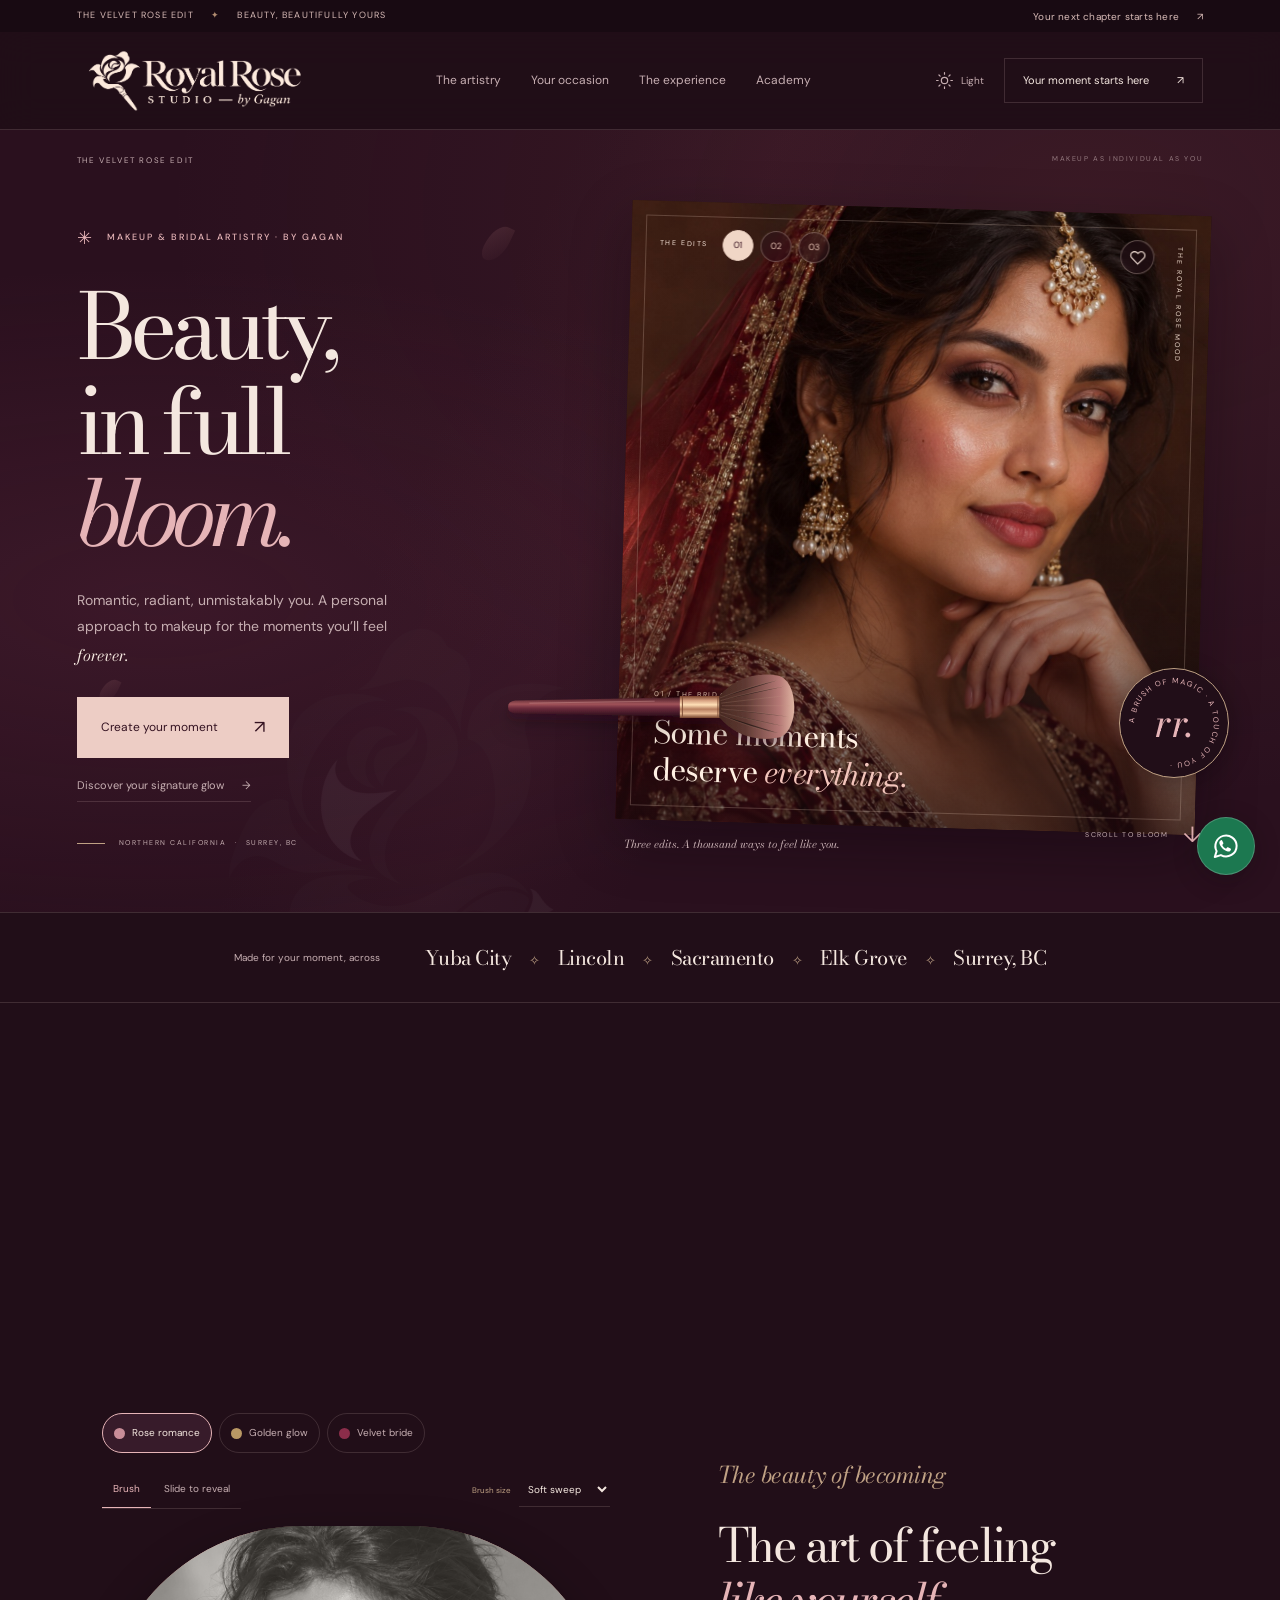
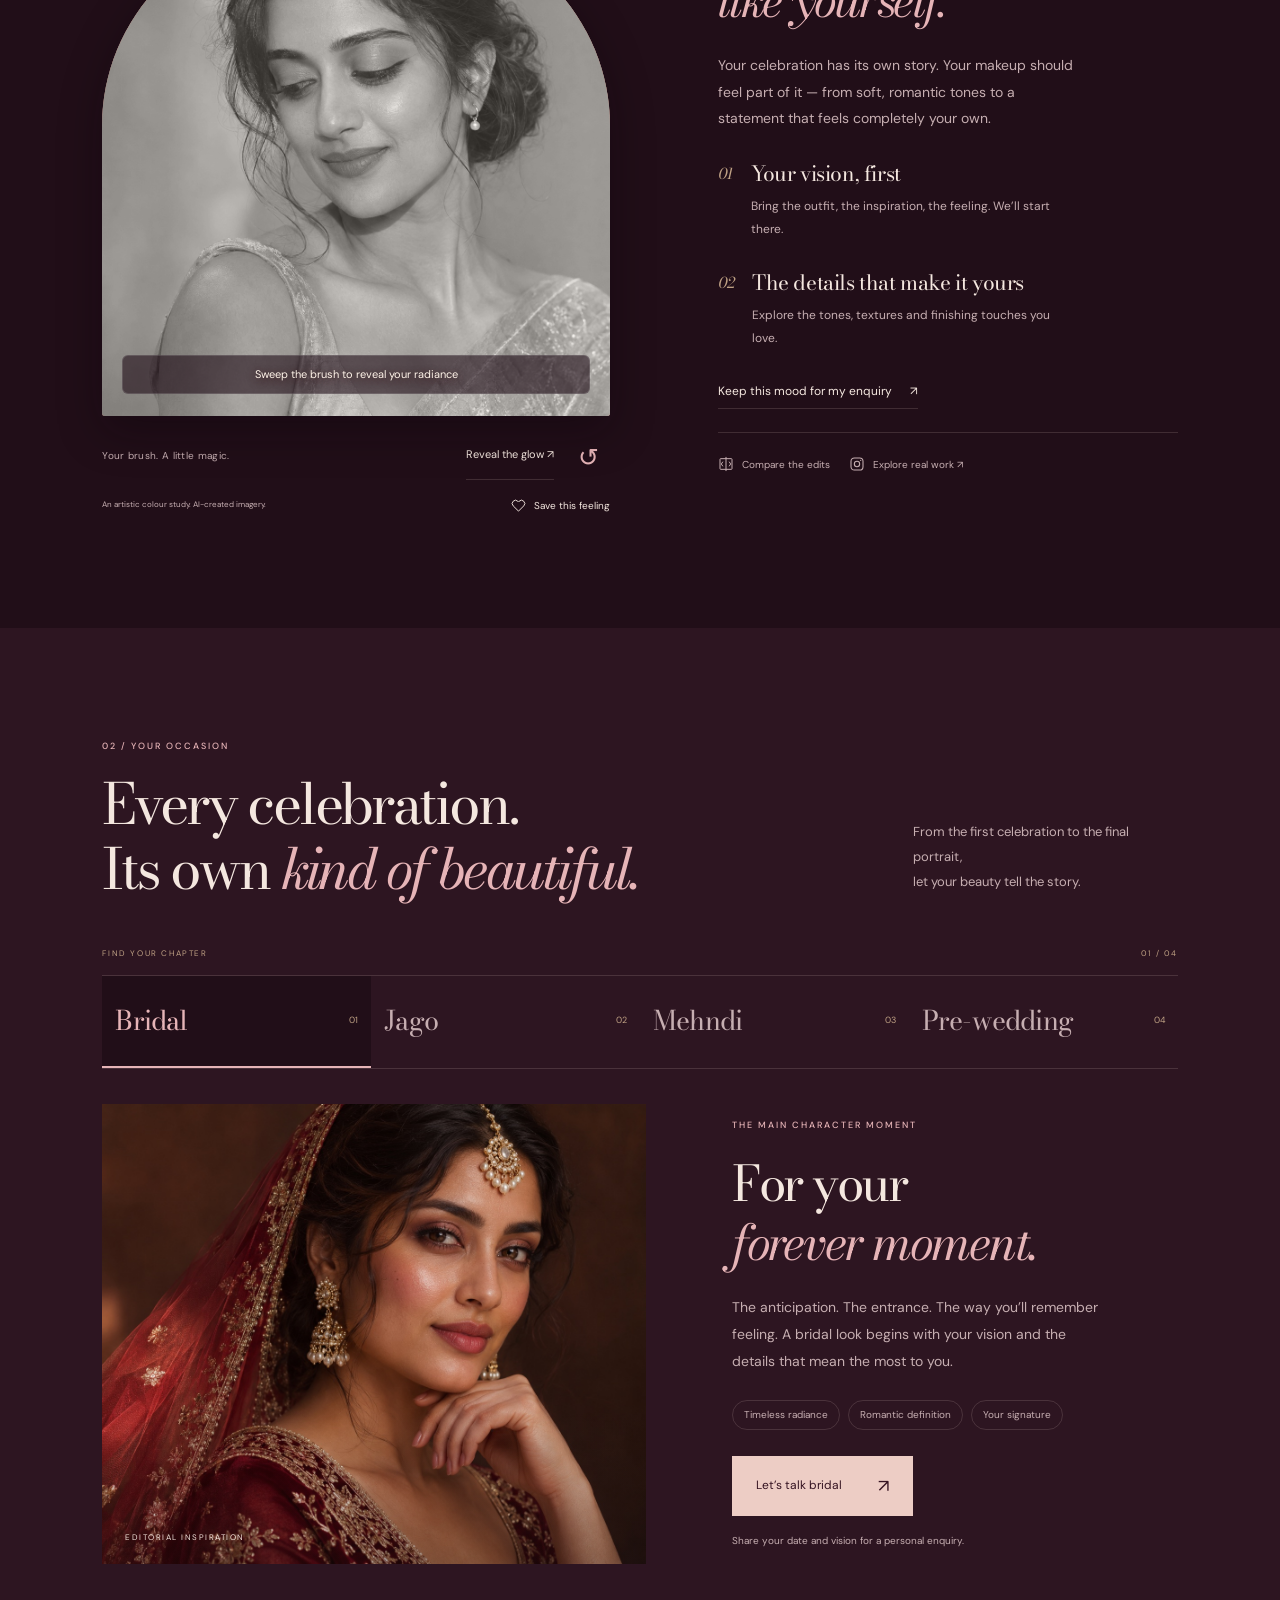
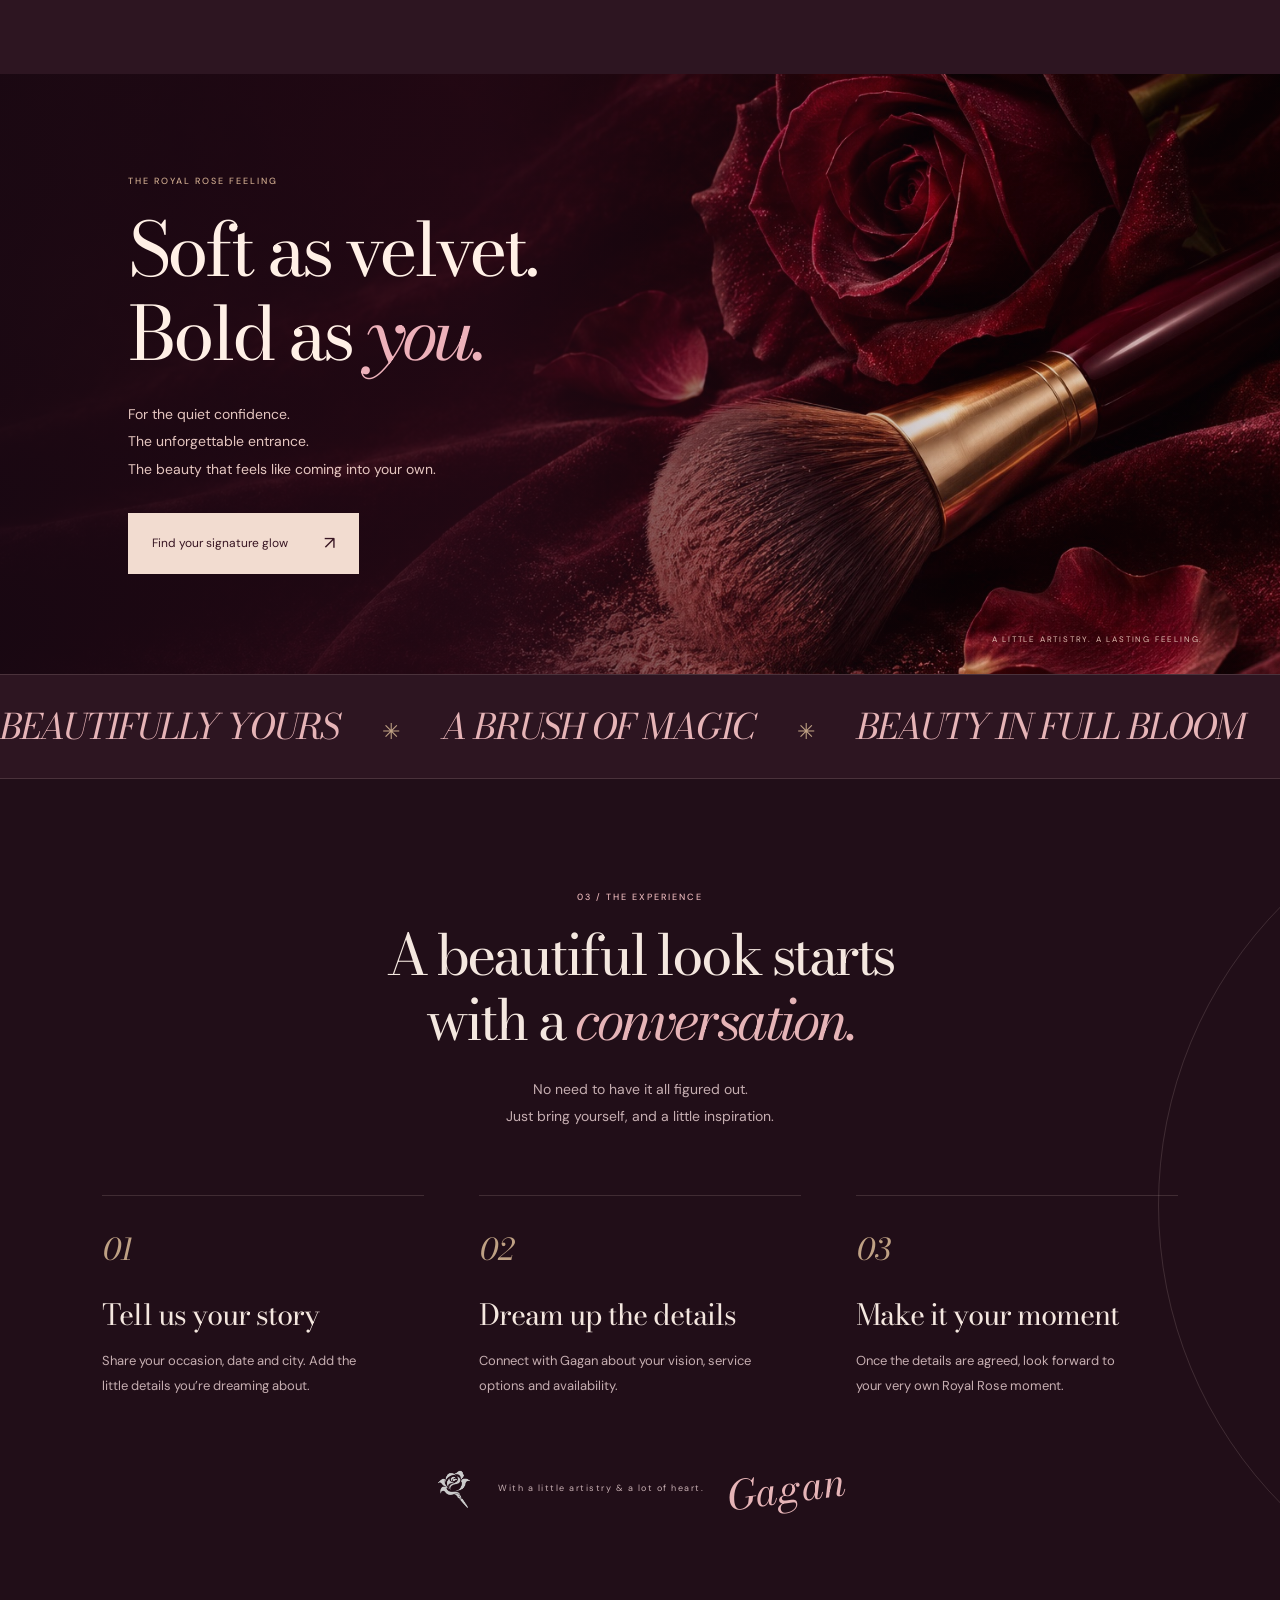
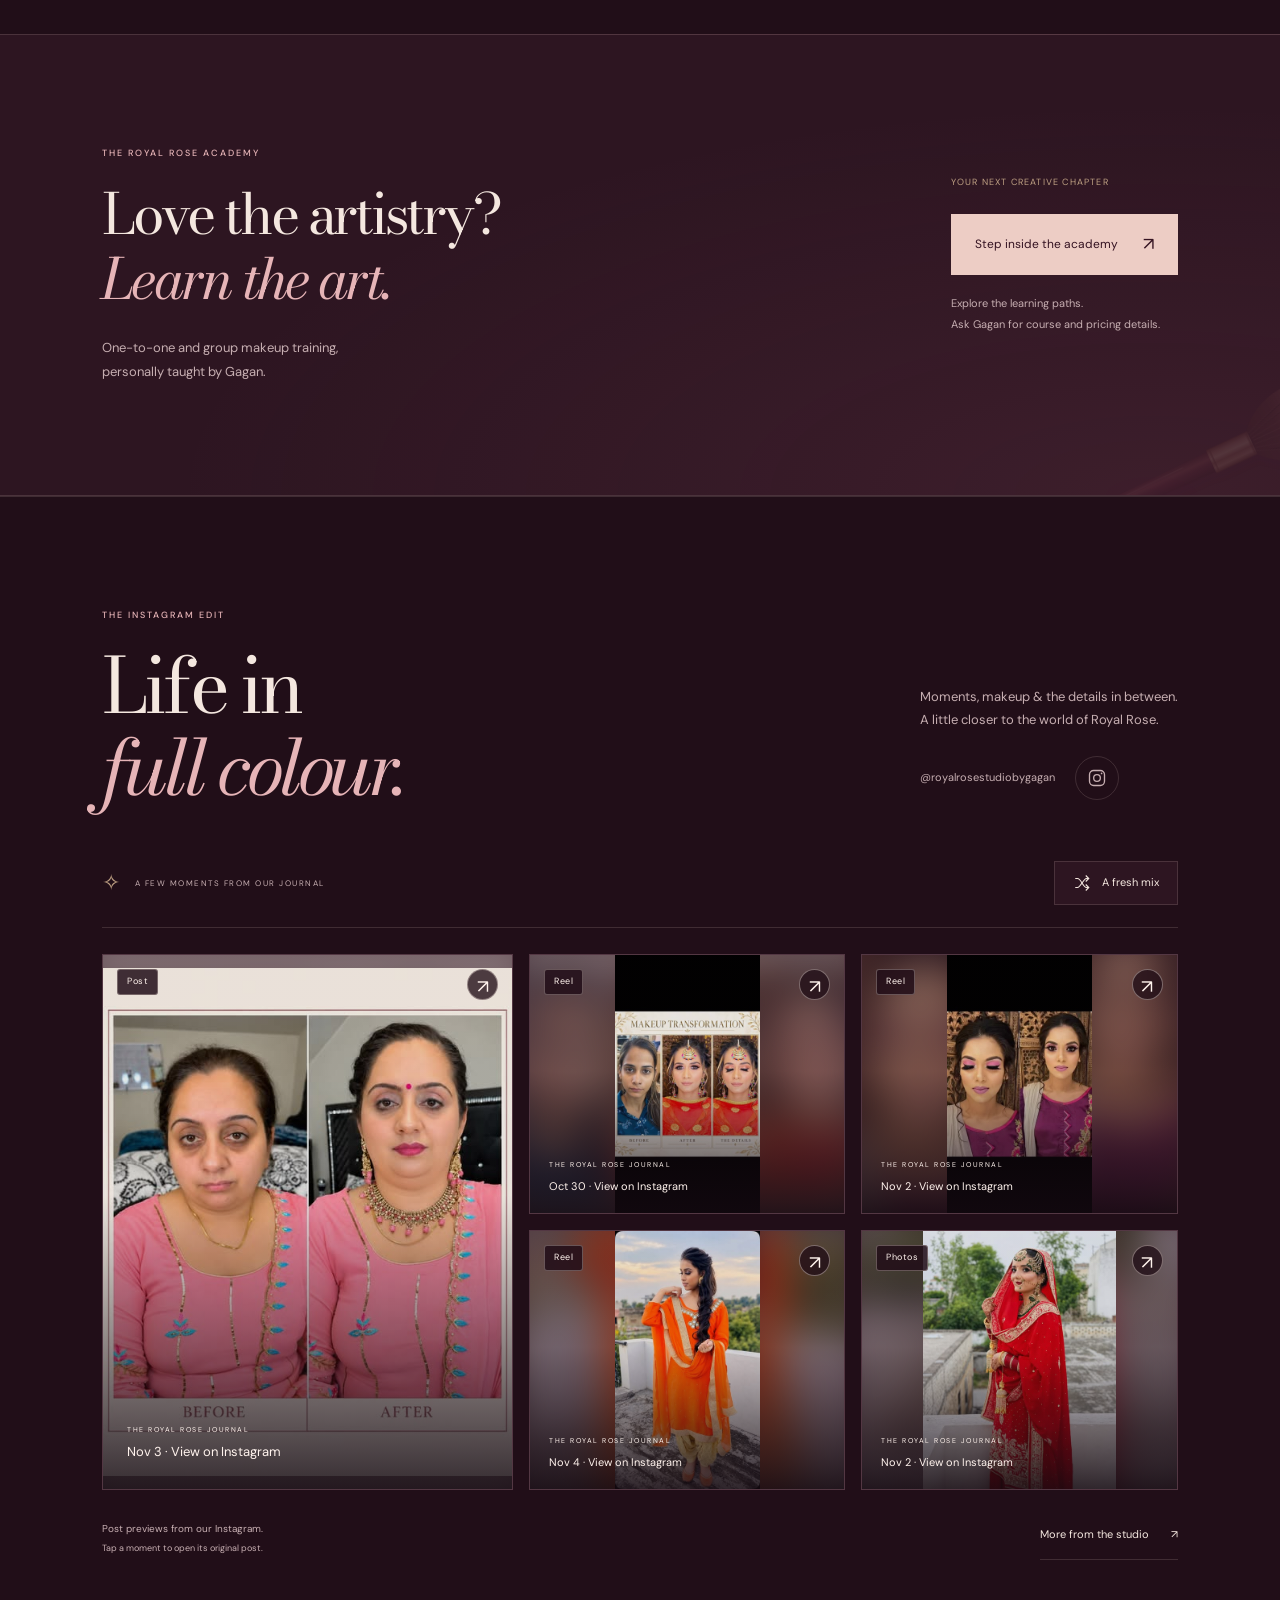
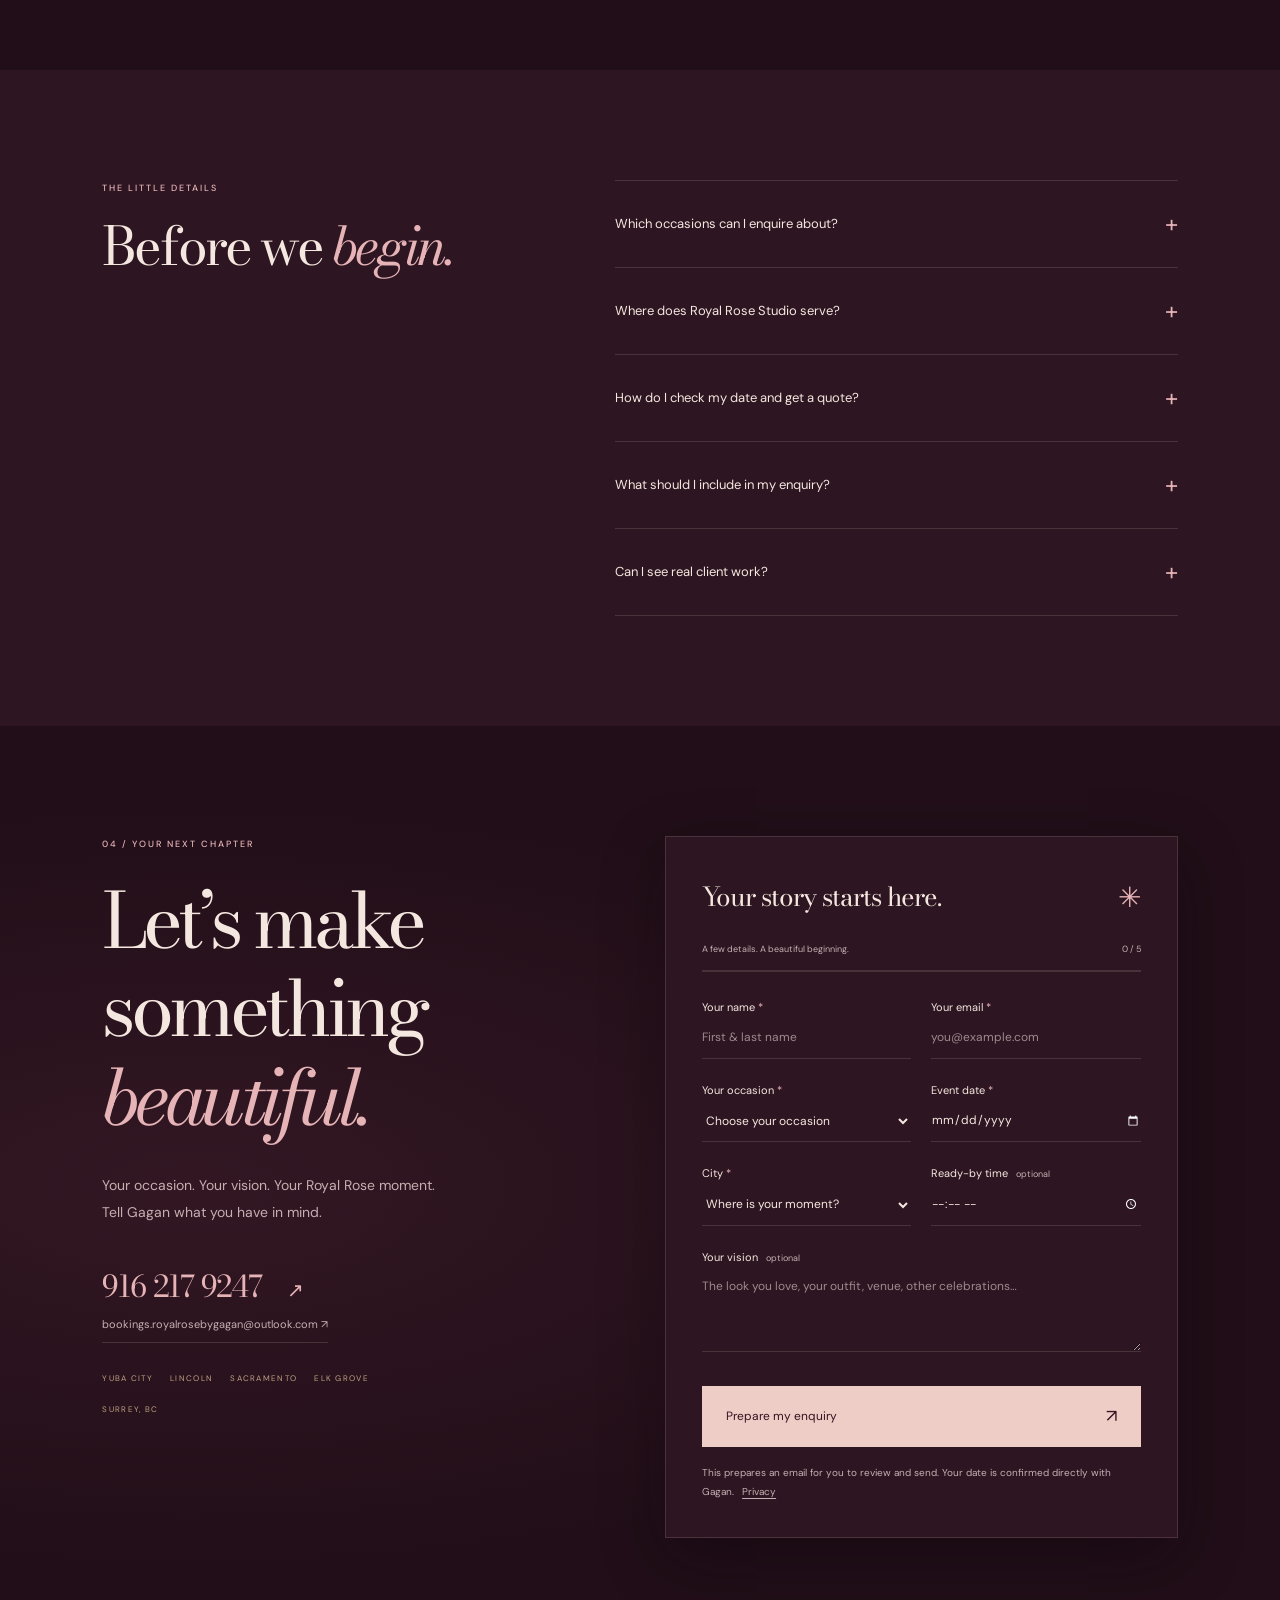
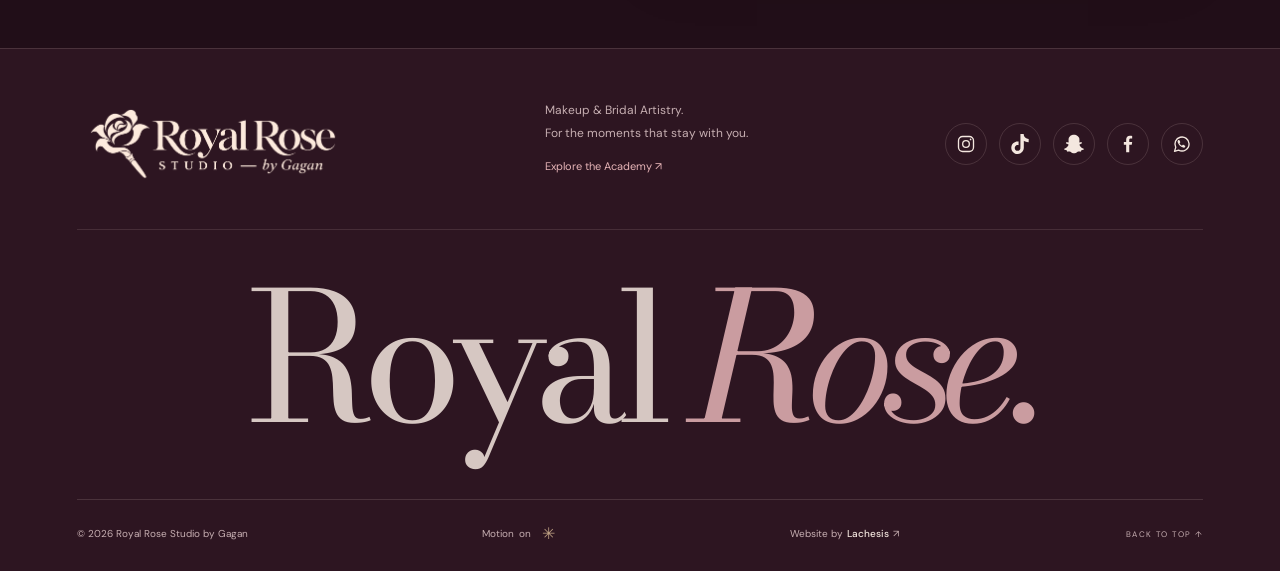
==== commit c8450a86: "Add TikTok and Snapchat social icons" ====
--- a/index.html
+++ b/index.html
@@ -9,11 +9,14 @@
   <meta property="og:title" content="Royal Rose Studio by Gagan"><meta property="og:description" content="Beauty, in full bloom. The Velvet Rose edit — makeup & bridal artistry by Gagan."><meta property="og:type" content="website"><meta property="og:image" content="https://anmoldotkapoor.github.io/REDROSESTUDIO/assets/bridal.jpg"><meta property="og:image:alt" content="Royal Rose Studio — AI-created editorial bridal inspiration"><link rel="canonical" href="https://anmoldotkapoor.github.io/REDROSESTUDIO/">
   <link rel="icon" href="assets/royal-rose-favicon.svg" type="image/svg+xml">
   <link rel="stylesheet" href="fonts.css">
-  <link rel="stylesheet" href="styles.css?v=2fd5b93f21"><link rel="stylesheet" href="instagram.css?v=a783db541b"><script src="instagram.js?v=60468c9a6c" type="module"></script><script src="app.js?v=aa94f7e89b" type="module"></script>
+  <link rel="stylesheet" href="styles.css?v=4ba292e8f6"><link rel="stylesheet" href="instagram.css?v=a783db541b"><script src="instagram.js?v=60468c9a6c" type="module"></script><script src="app.js?v=aa94f7e89b" type="module"></script>
 </head>
 <body id="top">
 <svg class="icon-library" xmlns="http://www.w3.org/2000/svg" aria-hidden="true"><defs>
 <symbol id="icon-instagram" viewBox="0 0 24 24"><rect x="3" y="3" width="18" height="18" rx="5" fill="none" stroke="currentColor" stroke-width="1.6"/><circle cx="12" cy="12" r="4" fill="none" stroke="currentColor" stroke-width="1.6"/><circle cx="17.5" cy="6.5" r="1" fill="currentColor"/></symbol>
+<!-- TikTok and Snapchat brand glyphs from Simple Icons (CC0). -->
+<symbol id="icon-tiktok" viewBox="0 0 24 24"><path fill="currentColor" d="M12.525.02c1.31-.02 2.61-.01 3.91-.02.08 1.53.63 3.09 1.75 4.17 1.12 1.11 2.7 1.62 4.24 1.79v4.03c-1.44-.05-2.89-.35-4.2-.97-.57-.26-1.1-.59-1.62-.93-.01 2.92.01 5.84-.02 8.75-.08 1.4-.54 2.79-1.35 3.94-1.31 1.92-3.58 3.17-5.91 3.21-1.43.08-2.86-.31-4.08-1.03-2.02-1.19-3.44-3.37-3.65-5.71-.02-.5-.03-1-.01-1.49.18-1.9 1.12-3.72 2.58-4.96 1.66-1.44 3.98-2.13 6.15-1.72.02 1.48-.04 2.96-.04 4.44-.99-.32-2.15-.23-3.02.37-.63.41-1.11 1.04-1.36 1.75-.21.51-.15 1.07-.14 1.61.24 1.64 1.82 3.02 3.5 2.87 1.12-.01 2.19-.66 2.77-1.61.19-.33.4-.67.41-1.06.1-1.79.06-3.57.07-5.36.01-4.03-.01-8.05.02-12.07z"/></symbol>
+<symbol id="icon-snapchat" viewBox="0 0 24 24"><path fill="currentColor" d="M12.206.793c.99 0 4.347.276 5.93 3.821.529 1.193.403 3.219.299 4.847l-.003.06c-.012.18-.022.345-.03.51.075.045.203.09.401.09.3-.016.659-.12 1.033-.301.165-.088.344-.104.464-.104.182 0 .359.029.509.09.45.149.734.479.734.838.015.449-.39.839-1.213 1.168-.089.029-.209.075-.344.119-.45.135-1.139.36-1.333.81-.09.224-.061.524.12.868l.015.015c.06.136 1.526 3.475 4.791 4.014.255.044.435.27.42.509 0 .075-.015.149-.045.225-.24.569-1.273.988-3.146 1.271-.059.091-.12.375-.164.57-.029.179-.074.36-.134.553-.076.271-.27.405-.555.405h-.03c-.135 0-.313-.031-.538-.074-.36-.075-.765-.135-1.273-.135-.3 0-.599.015-.913.074-.6.104-1.123.464-1.723.884-.853.599-1.826 1.288-3.294 1.288-.06 0-.119-.015-.18-.015h-.149c-1.468 0-2.427-.675-3.279-1.288-.599-.42-1.107-.779-1.707-.884-.314-.045-.629-.074-.928-.074-.54 0-.958.089-1.272.149-.211.043-.391.074-.54.074-.374 0-.523-.224-.583-.42-.061-.192-.09-.389-.135-.567-.046-.181-.105-.494-.166-.57-1.918-.222-2.95-.642-3.189-1.226-.031-.063-.052-.15-.055-.225-.015-.243.165-.465.42-.509 3.264-.54 4.73-3.879 4.791-4.02l.016-.029c.18-.345.224-.645.119-.869-.195-.434-.884-.658-1.332-.809-.121-.029-.24-.074-.346-.119-1.107-.435-1.257-.93-1.197-1.273.09-.479.674-.793 1.168-.793.146 0 .27.029.383.074.42.194.789.3 1.104.3.234 0 .384-.06.465-.105l-.046-.569c-.098-1.626-.225-3.651.307-4.837C7.392 1.077 10.739.807 11.727.807l.419-.015h.06z"/></symbol>
 <symbol id="icon-facebook" viewBox="0 0 24 24"><path fill="currentColor" d="M13.5 22v-9h3l.5-3.5h-3.5V7.3c0-1 .3-1.8 1.8-1.8H17V2.4c-.7-.1-1.7-.2-2.7-.2-2.7 0-4.5 1.6-4.5 4.7v2.6H7V13h2.8v9z"/></symbol>
 <symbol id="icon-whatsapp" viewBox="0 0 24 24"><path d="M20.5 11.8a8.5 8.5 0 0 1-12.6 7.5L3 20.8l1.5-4.7a8.5 8.5 0 1 1 16-4.3Z" fill="none" stroke="currentColor" stroke-width="1.6" stroke-linejoin="round"/><path d="M8 7.3c.4-.3.7-.1.9.3l1 2c.1.3 0 .6-.4 1l-.5.5c.5 1.2 1.7 2.4 3 3l.7-.8c.3-.4.6-.4.9-.3l2 1c.4.2.5.5.3.9-.4 1.3-1.5 1.7-2.5 1.4-3.1-.8-5.9-3.5-6.7-6.6-.2-1 .3-2 1.3-2.4Z" fill="currentColor"/></symbol>
 <symbol id="icon-sun" viewBox="0 0 24 24"><circle cx="12" cy="12" r="4" fill="none" stroke="currentColor" stroke-width="1.5"/><path d="M12 2v2m0 16v2M2 12h2m16 0h2M5 5l1.5 1.5m11 11L19 19M5 19l1.5-1.5m11-11L19 5" fill="none" stroke="currentColor" stroke-width="1.5" stroke-linecap="round"/></symbol>
@@ -91,7 +94,7 @@
 
   <section id="enquire" class="enquire section-pad"><div class="enquire-copy reveal"><p class="eyebrow">04 / YOUR NEXT CHAPTER</p><h2>Let’s make<br>something <br><em>beautiful.</em></h2><p>Your occasion. Your vision. Your Royal Rose moment.<br>Tell Gagan what you have in mind.</p><a class="contact-phone" href="tel:+19162179247">916 217 9247 <span>↗</span></a><a class="contact-email" href="mailto:bookings.royalrosebygagan@outlook.com">bookings.royalrosebygagan@outlook.com ↗</a><div class="contact-areas"><span>YUBA CITY</span><span>LINCOLN</span><span>SACRAMENTO</span><span>ELK GROVE</span><span>SURREY, BC</span></div></div><form class="enquiry-form" id="enquiry-form"><div class="form-top"><h3>Your story starts here.</h3><span>✳</span></div><div class="enquiry-progress"><span>A few details. A beautiful beginning.</span><span id="form-count">0 / 5</span><div><i id="form-progress-fill"></i></div></div><div class="form-row"><label>Your name <span>*</span><input name="name" autocomplete="name" placeholder="First & last name" required maxlength="100"></label><label>Your email <span>*</span><input name="email" type="email" autocomplete="email" placeholder="you@example.com" required maxlength="200"></label></div><div class="form-row"><label>Your occasion <span>*</span><select name="occasion" required><option value="">Choose your occasion</option><option>Bridal</option><option>Jago</option><option>Mehndi</option><option>Pre-wedding Photoshoot</option><option>Multiple celebrations</option></select></label><label>Event date <span>*</span><input name="date" type="date" required></label></div><div class="form-row"><label>City <span>*</span><select name="city" required><option value="">Where is your moment?</option><option>Yuba City</option><option>Lincoln</option><option>Sacramento</option><option>Elk Grove</option><option>Surrey, BC, Canada</option><option>Another location — let’s discuss</option></select></label><label>Ready-by time <span class="optional">optional</span><input name="time" type="time"></label></div><fieldset class="celebration-options" id="celebration-options" hidden><legend>Which celebrations? <span>optional</span></legend><div><label><input type="checkbox" name="celebrations" value="Bridal"><span>Bridal</span></label><label><input type="checkbox" name="celebrations" value="Jago"><span>Jago</span></label><label><input type="checkbox" name="celebrations" value="Mehndi"><span>Mehndi</span></label><label><input type="checkbox" name="celebrations" value="Pre-wedding Photoshoot"><span>Pre-wedding</span></label></div><p>Add any extra dates in your vision below.</p></fieldset><label>Your vision <span class="optional">optional</span><textarea name="vision" rows="3" maxlength="2000" placeholder="The look you love, your outfit, venue, other celebrations…"></textarea></label><div id="event-countdown" class="event-countdown" aria-live="polite" hidden></div><div id="selected-mood" class="selected-mood" hidden><span></span><button type="button" aria-label="Remove selected mood">×</button></div><button class="button button-dark" type="submit">Prepare my enquiry <span>↗</span></button><p class="form-note">This prepares an email for you to review and send. Your date is confirmed directly with Gagan. <a href="#info-dialog" id="privacy-open">Privacy</a></p></form></section>
 </main>
-<footer class="footer"><div class="footer-top"><a class="brand" href="#top"><img class="brand-lockup" src="assets/royal-rose-logo.png" width="2172" height="724" alt="Royal Rose Studio by Gagan — rose and makeup brush logo"></a><p>Makeup & Bridal Artistry.<br>For the moments that stay with you.<br><a class="academy-footer-link" href="academy.html">Explore the Academy ↗</a></p><div class="footer-social"><a class="social-icon" href="https://www.instagram.com/royalrosestudiobygagan/" target="_blank" rel="noopener noreferrer" aria-label="Royal Rose Studio on Instagram" title="Instagram"><svg aria-hidden="true"><use href="#icon-instagram"/></svg></a><button class="social-icon" id="facebook-info" aria-label="Find Royal Rose Studio on Facebook" title="Facebook"><svg aria-hidden="true"><use href="#icon-facebook"/></svg></button><a class="social-icon" href="https://wa.me/19162179247" target="_blank" rel="noopener noreferrer" aria-label="Chat with Gagan on WhatsApp" title="WhatsApp"><svg aria-hidden="true"><use href="#icon-whatsapp"/></svg></a></div></div><div class="footer-brandline" aria-hidden="true">Royal <em>Rose.</em></div><div class="footer-bottom"><span>© <span id="year">2026</span> Royal Rose Studio by Gagan</span><button id="motion-toggle" class="motion-toggle" aria-pressed="false">Motion <span>on</span> <i aria-hidden="true">✳</i></button><a class="footer-credit" id="site-credit" href="https://www.thelachesis.com" target="_blank" rel="noopener noreferrer">Website by <strong>Lachesis</strong> <span aria-hidden="true">↗</span></a><a href="#top">BACK TO TOP ↑</a></div></footer>
+<footer class="footer"><div class="footer-top"><a class="brand" href="#top"><img class="brand-lockup" src="assets/royal-rose-logo.png" width="2172" height="724" alt="Royal Rose Studio by Gagan — rose and makeup brush logo"></a><p>Makeup & Bridal Artistry.<br>For the moments that stay with you.<br><a class="academy-footer-link" href="academy.html">Explore the Academy ↗</a></p><div class="footer-social"><a class="social-icon" href="https://www.instagram.com/royalrosestudiobygagan/" target="_blank" rel="noopener noreferrer" aria-label="Royal Rose Studio on Instagram" title="Instagram"><svg aria-hidden="true"><use href="#icon-instagram"/></svg></a><a class="social-icon" href="https://www.tiktok.com/@royalrosestudiobygagan" target="_blank" rel="noopener noreferrer" aria-label="Royal Rose Studio on TikTok, @royalrosestudiobygagan (opens in a new tab)" title="TikTok · @royalrosestudiobygagan"><svg aria-hidden="true"><use href="#icon-tiktok"/></svg></a><a class="social-icon" href="https://www.snapchat.com/add/royalrosestudio" target="_blank" rel="noopener noreferrer" aria-label="Add Royal Rose Studio on Snapchat, @royalrosestudio (opens in a new tab)" title="Snapchat · @royalrosestudio"><svg aria-hidden="true"><use href="#icon-snapchat"/></svg></a><button class="social-icon" id="facebook-info" aria-label="Find Royal Rose Studio on Facebook" title="Facebook"><svg aria-hidden="true"><use href="#icon-facebook"/></svg></button><a class="social-icon" href="https://wa.me/19162179247" target="_blank" rel="noopener noreferrer" aria-label="Chat with Gagan on WhatsApp" title="WhatsApp"><svg aria-hidden="true"><use href="#icon-whatsapp"/></svg></a></div></div><div class="footer-brandline" aria-hidden="true">Royal <em>Rose.</em></div><div class="footer-bottom"><span>© <span id="year">2026</span> Royal Rose Studio by Gagan</span><button id="motion-toggle" class="motion-toggle" aria-pressed="false">Motion <span>on</span> <i aria-hidden="true">✳</i></button><a class="footer-credit" id="site-credit" href="https://www.thelachesis.com" target="_blank" rel="noopener noreferrer">Website by <strong>Lachesis</strong> <span aria-hidden="true">↗</span></a><a href="#top">BACK TO TOP ↑</a></div></footer>
 <button class="moodboard-launch" id="moodboard-launch" hidden><svg class="icon" aria-hidden="true"><use href="#icon-heart"/></svg><span>Your beauty edit</span><b>0</b></button>
 <a class="whatsapp-float" href="https://wa.me/19162179247?text=Hi%20Gagan%2C%20I%27d%20love%20to%20enquire%20about%20Royal%20Rose%20Studio." target="_blank" rel="noopener noreferrer" aria-label="Enquire with Gagan on WhatsApp"><span>Let’s talk beauty</span><svg aria-hidden="true"><use href="#icon-whatsapp"/></svg></a>
 <div class="mobile-book"><a href="tel:+19162179247">Call Gagan</a><a href="#enquire">Create your moment ↗</a></div>
--- a/styles.css
+++ b/styles.css
@@ -163,3 +163,9 @@
   .footer-social { grid-column:auto; justify-content:center; }
   .experience-signature img { width:36px; height:36px; }
 }
+
+/* Keep the full social row comfortable on narrow screens. */
+.footer-top { flex-wrap:wrap; }
+.footer-social { flex-wrap:wrap; gap:12px; }
+.footer-social .social-icon { flex-shrink:0; }
+@media(min-width:701px) and (max-width:1000px) { .footer-top .footer-social { flex-basis:100%; justify-content:center; } }
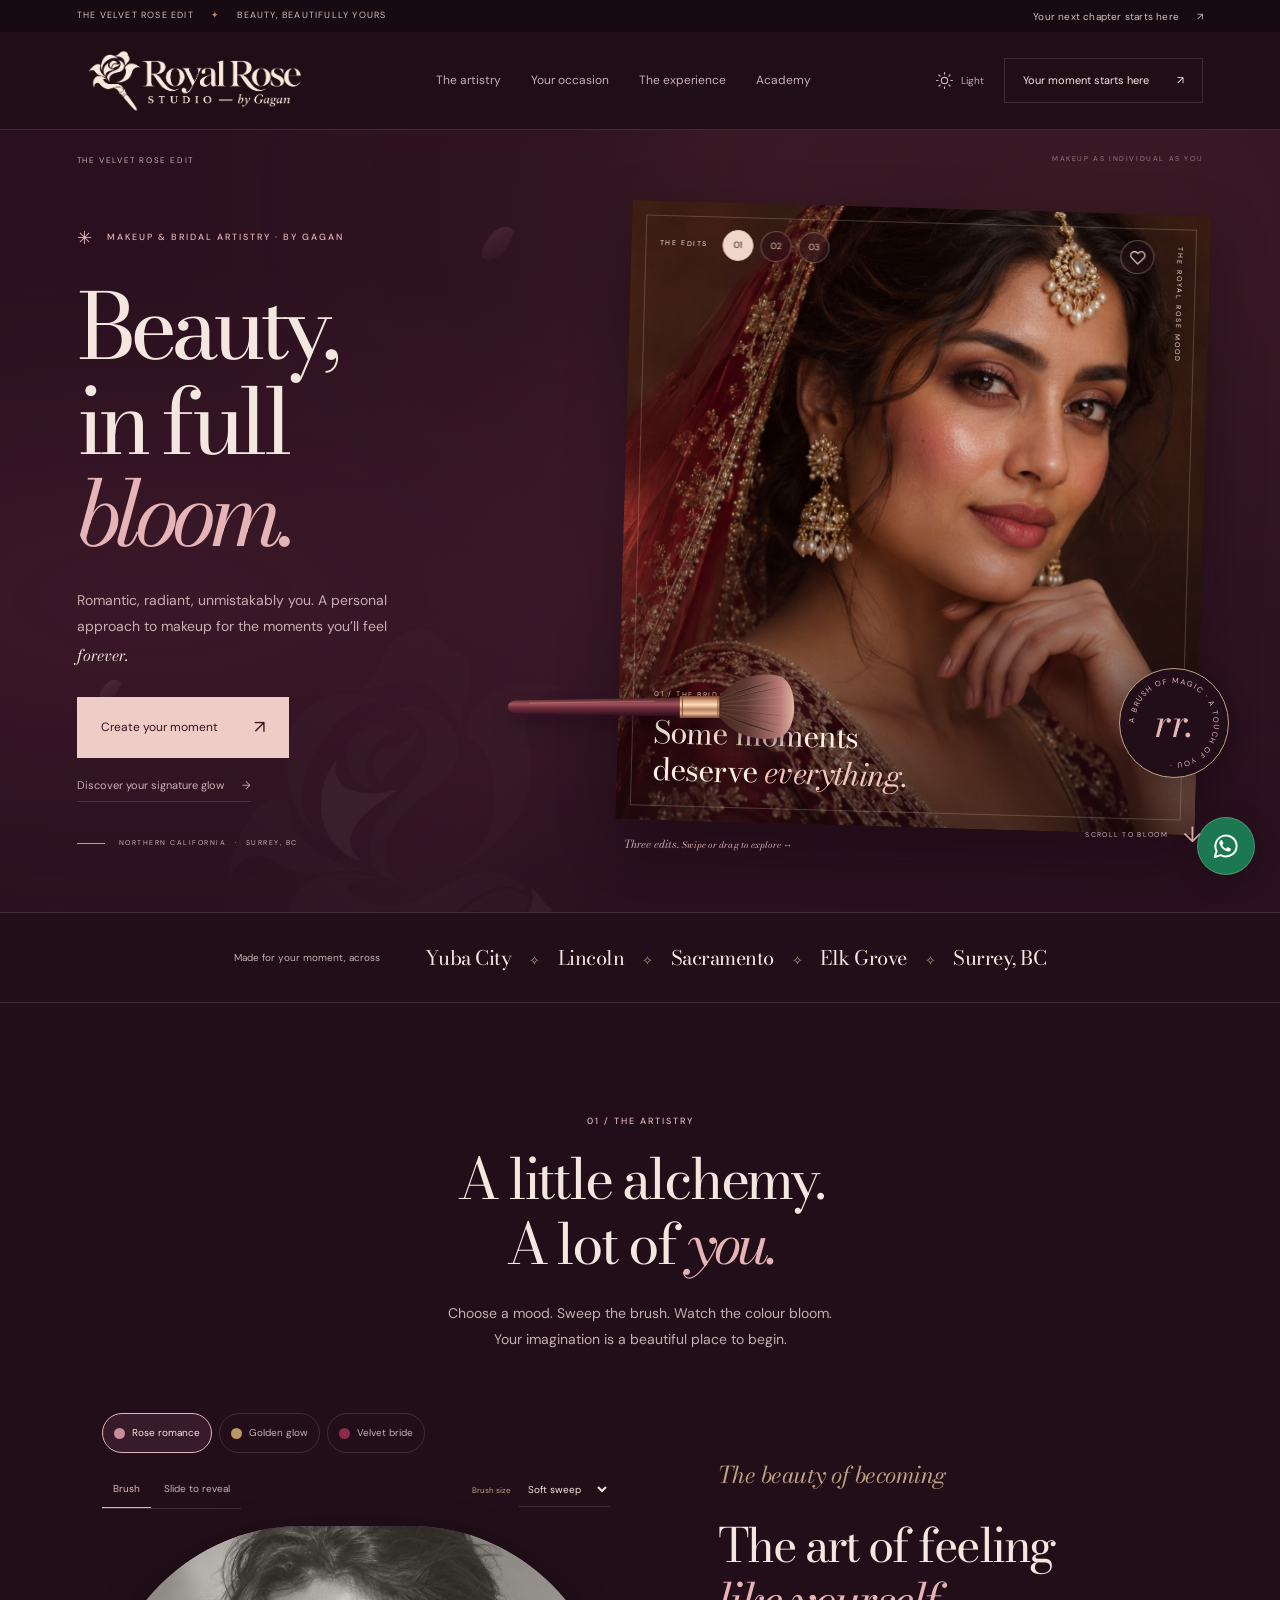
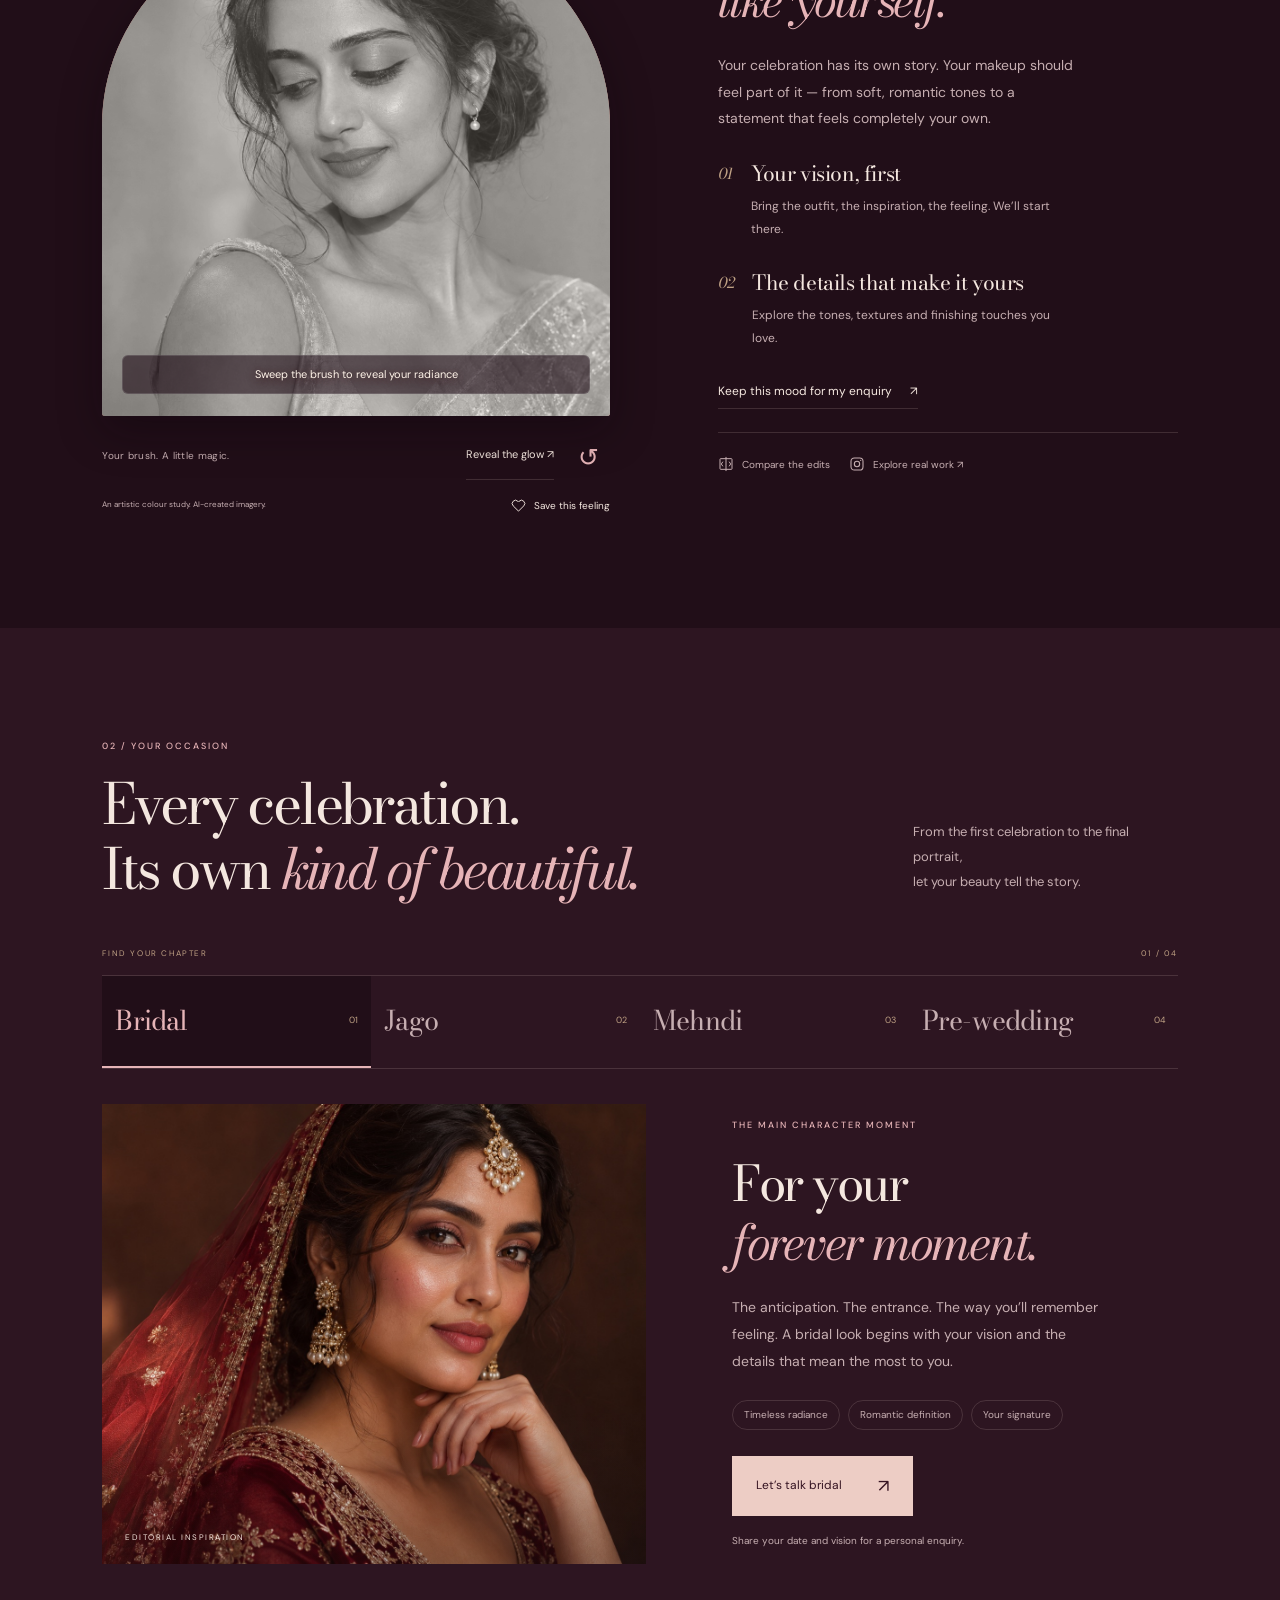
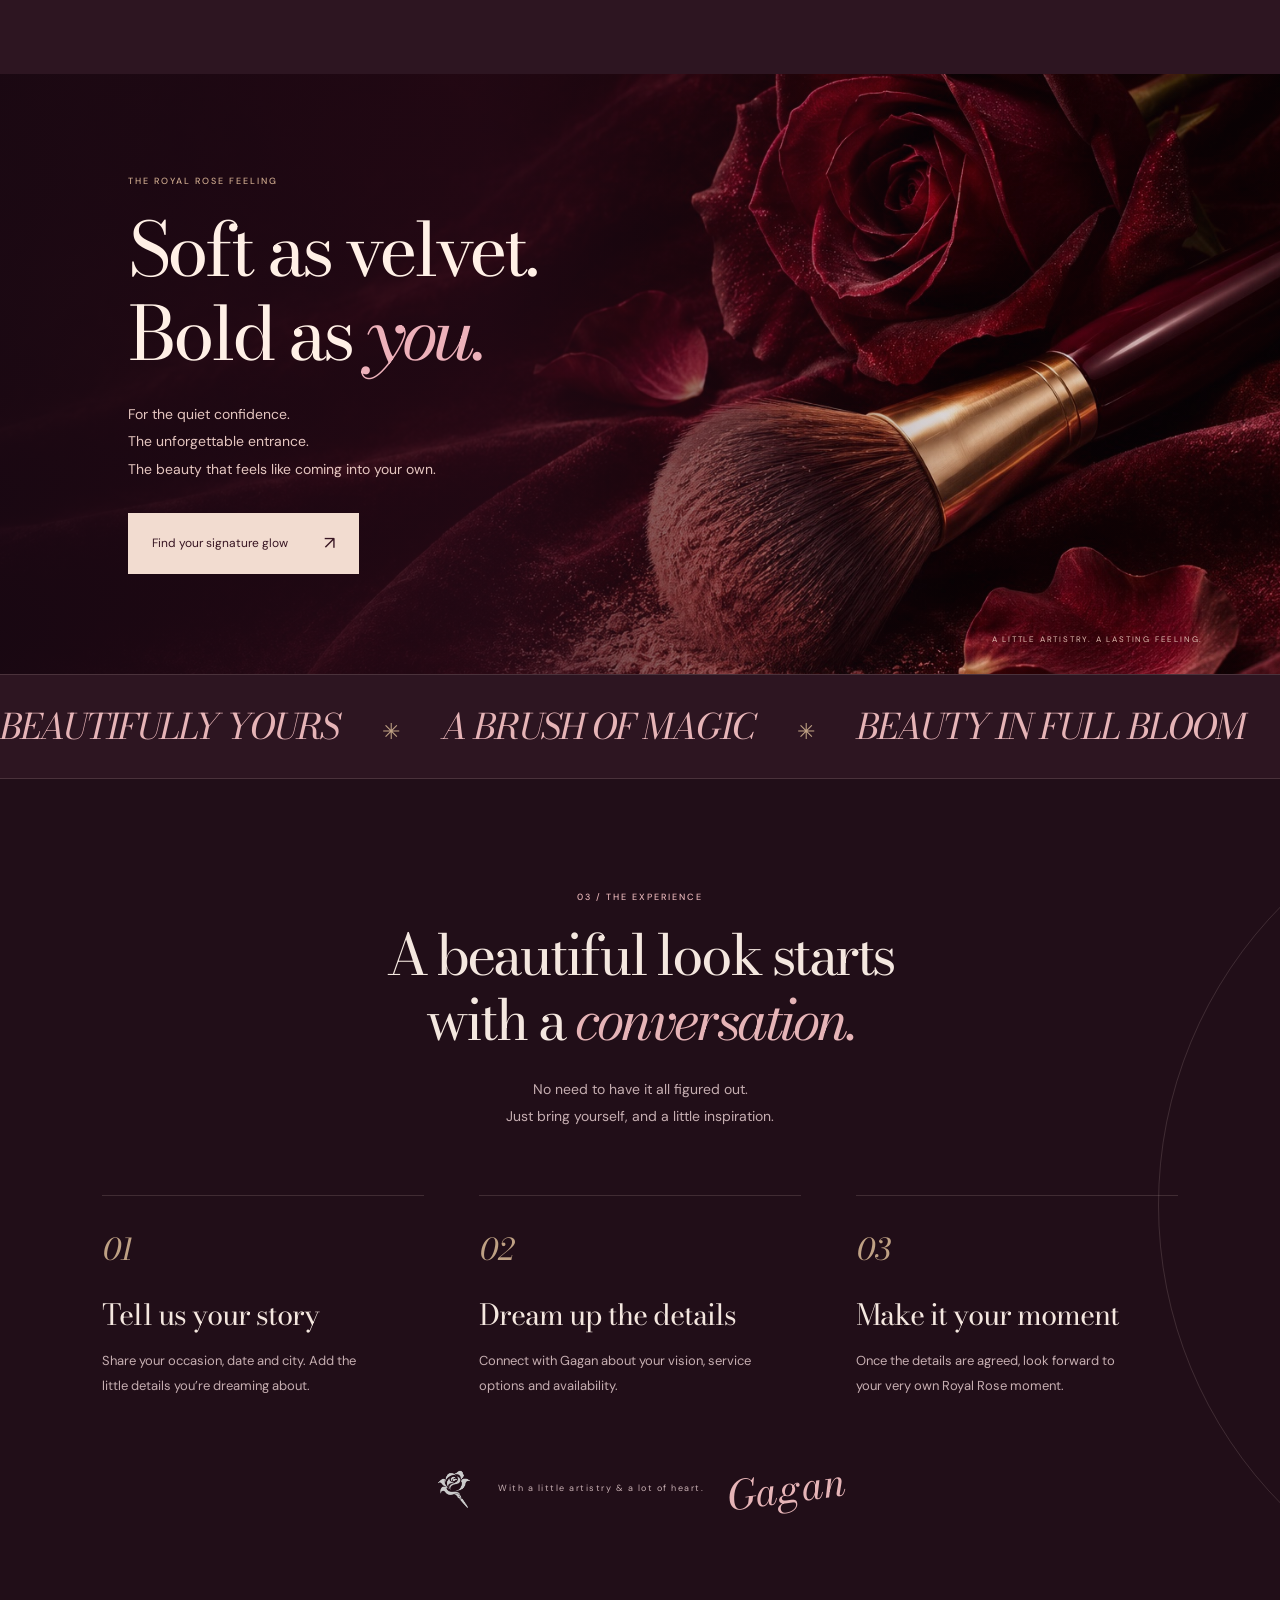
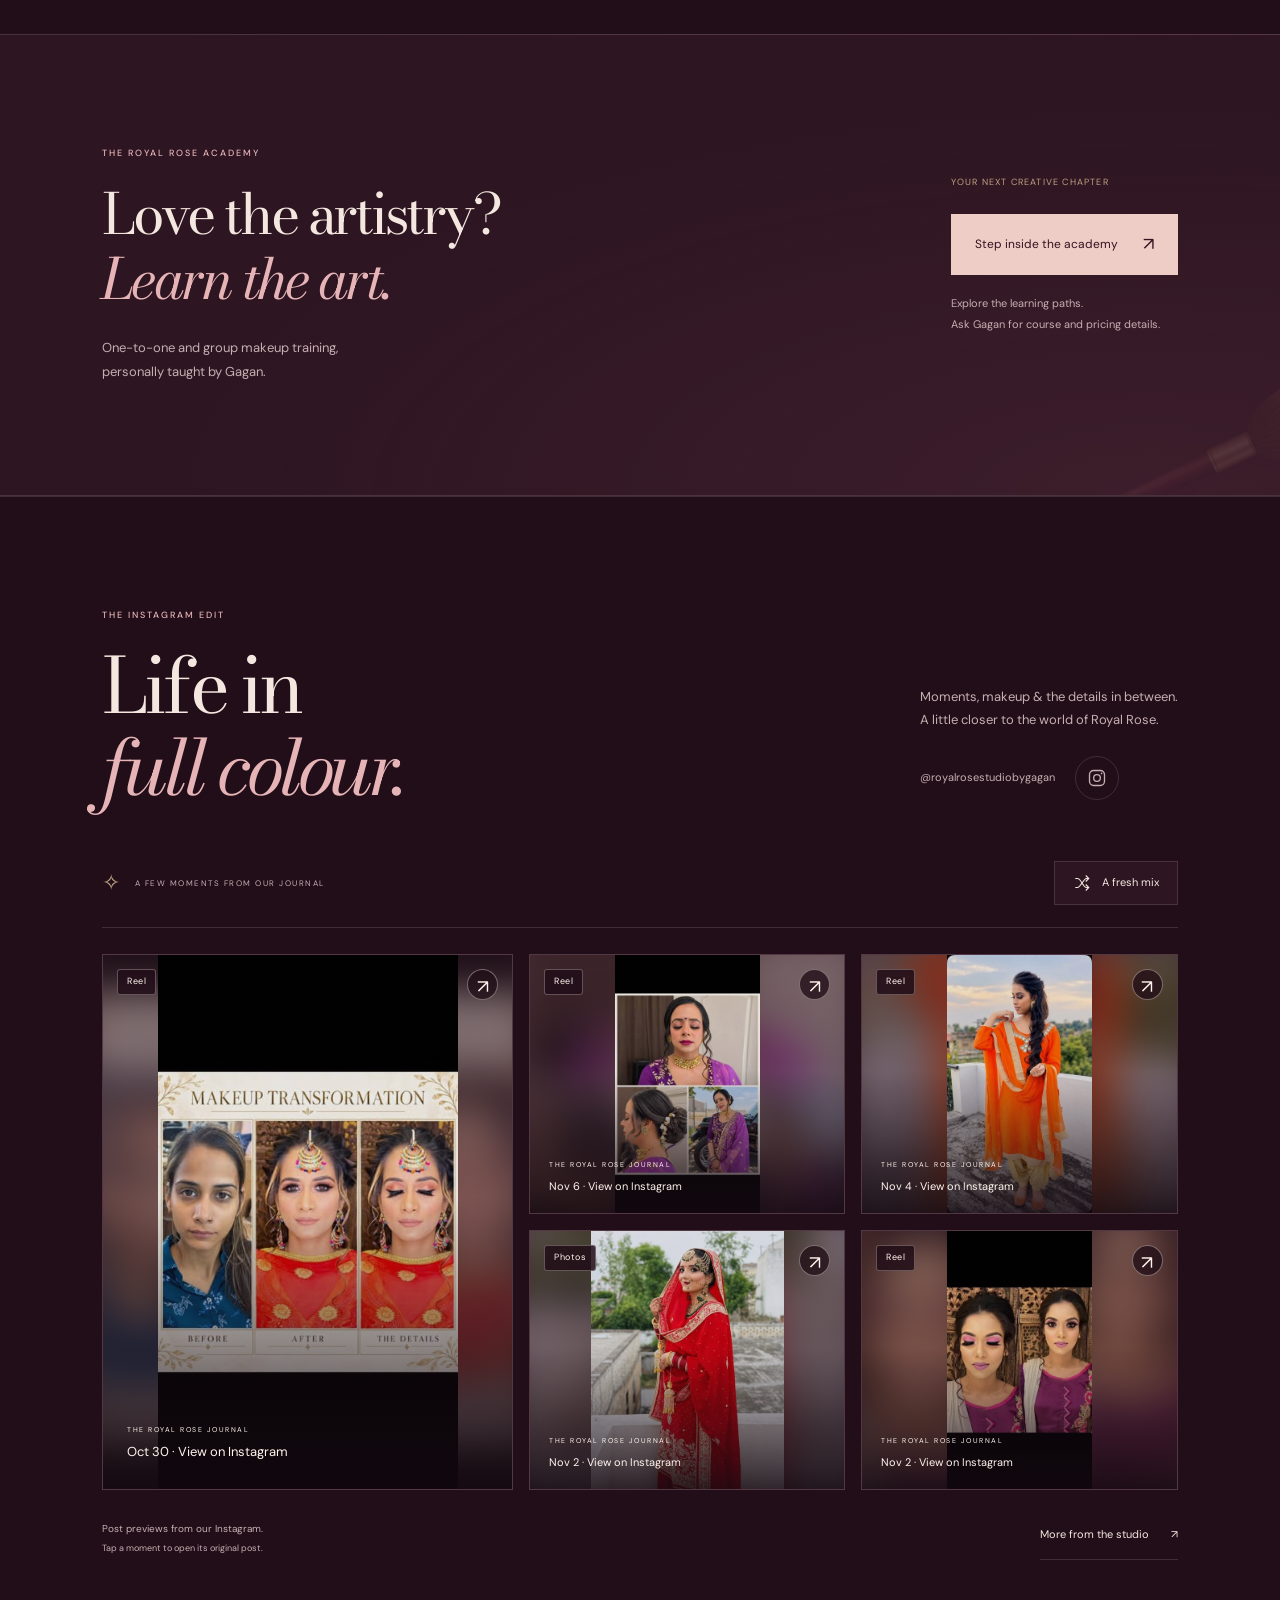
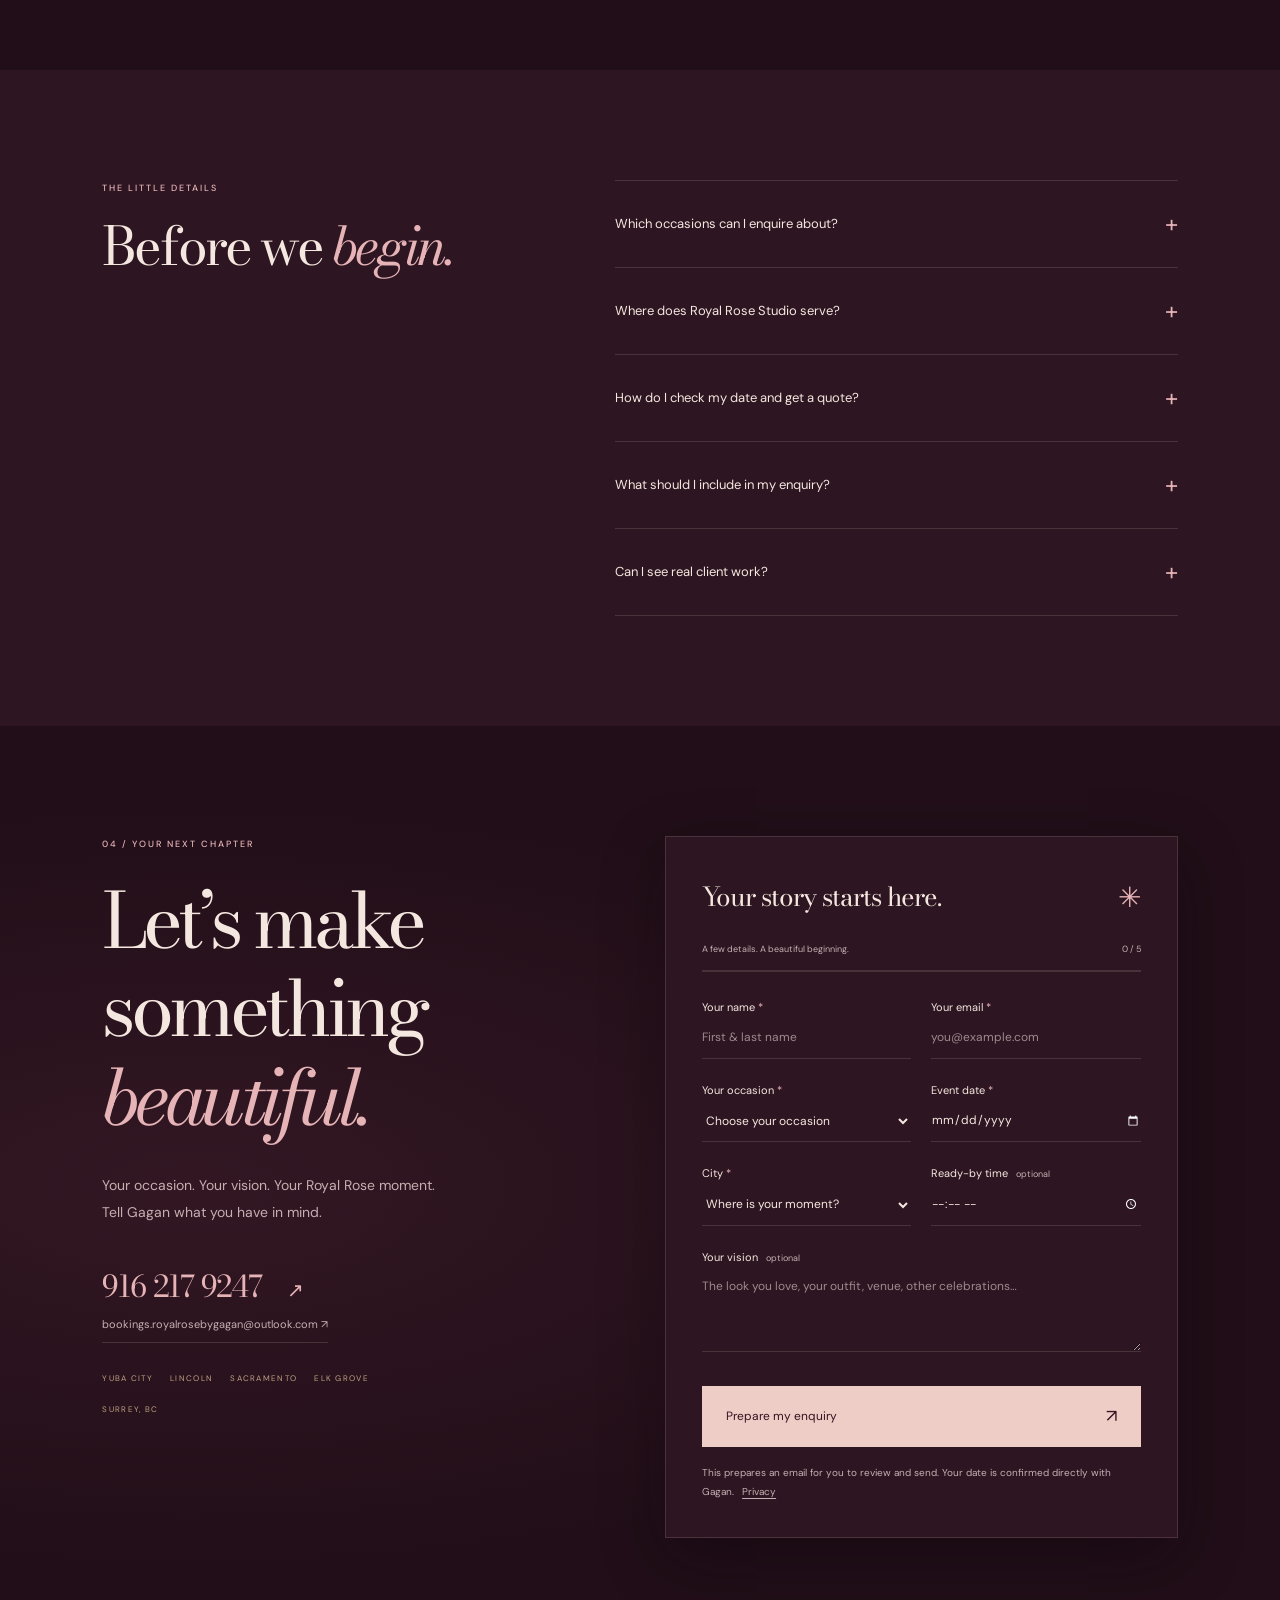
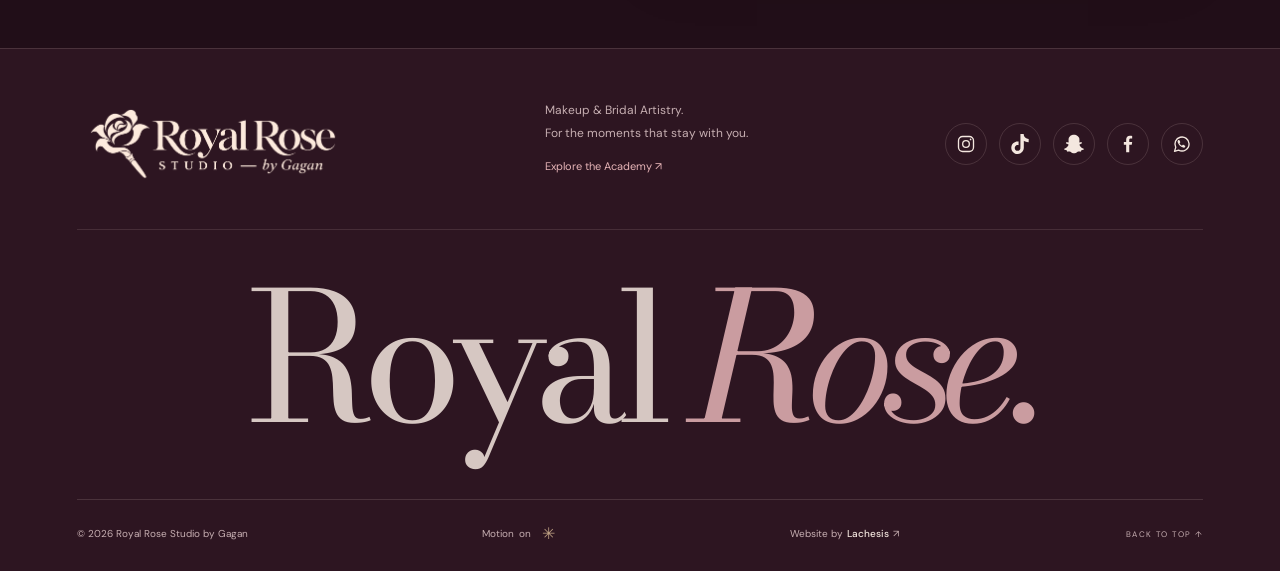
==== commit c7c5bfb4: "Fix phone brush visibility and add portrait swipes and brush cursor" ====
--- a/index.html
+++ b/index.html
@@ -9,7 +9,7 @@
   <meta property="og:title" content="Royal Rose Studio by Gagan"><meta property="og:description" content="Beauty, in full bloom. The Velvet Rose edit — makeup & bridal artistry by Gagan."><meta property="og:type" content="website"><meta property="og:image" content="https://anmoldotkapoor.github.io/REDROSESTUDIO/assets/bridal.jpg"><meta property="og:image:alt" content="Royal Rose Studio — AI-created editorial bridal inspiration"><link rel="canonical" href="https://anmoldotkapoor.github.io/REDROSESTUDIO/">
   <link rel="icon" href="assets/royal-rose-favicon.svg" type="image/svg+xml">
   <link rel="stylesheet" href="fonts.css">
-  <link rel="stylesheet" href="styles.css?v=4ba292e8f6"><link rel="stylesheet" href="instagram.css?v=a783db541b"><script src="instagram.js?v=60468c9a6c" type="module"></script><script src="app.js?v=aa94f7e89b" type="module"></script>
+  <link rel="stylesheet" href="styles.css?v=f6cd16ce93"><link rel="stylesheet" href="instagram.css?v=a783db541b"><script src="instagram.js?v=60468c9a6c" type="module"></script><script src="app.js?v=11eae03887" type="module"></script>
 </head>
 <body id="top">
 <svg class="icon-library" xmlns="http://www.w3.org/2000/svg" aria-hidden="true"><defs>
@@ -43,10 +43,10 @@
       <div class="hero-foot"><span class="line"></span><p>NORTHERN CALIFORNIA <span>·</span> SURREY, BC</p></div>
     </div>
     <div class="hero-visual">
-      <div class="hero-image-wrap"><div class="hero-scenes" role="group" aria-label="Explore the editorial portraits"><span>THE EDITS</span><button data-scene="bridal" class="active" aria-pressed="true" aria-label="Show the bridal edit">01</button><button data-scene="mehndi" aria-pressed="false" aria-label="Show the golden edit">02</button><button data-scene="rose" aria-pressed="false" aria-label="Show the romantic edit">03</button></div><button class="hero-save" id="save-hero" data-save="bridal" aria-pressed="false" aria-label="Save The timeless bride"><svg aria-hidden="true"><use href="#icon-heart"/></svg></button><img class="hero-image" src="assets/bridal.jpg" width="1536" height="1024" alt="Editorial bridal inspiration with luminous rose makeup, gold details and a rich red dupatta" fetchpriority="high"><div class="hero-image-shade"></div><span class="image-label">THE ROYAL ROSE MOOD</span><p class="image-script"><span>01 / THE BRIDAL EDIT</span>Some moments<br>deserve <em>everything.</em></p></div>
+      <div class="hero-image-wrap" role="region" aria-roledescription="carousel" aria-label="Royal Rose editorial portraits" aria-describedby="hero-swipe-hint" tabindex="0"><div class="hero-scenes" role="group" aria-label="Explore the editorial portraits"><span>THE EDITS</span><button data-scene="bridal" class="active" aria-pressed="true" aria-label="Show the bridal edit">01</button><button data-scene="mehndi" aria-pressed="false" aria-label="Show the golden edit">02</button><button data-scene="rose" aria-pressed="false" aria-label="Show the romantic edit">03</button></div><button class="hero-save" id="save-hero" data-save="bridal" aria-pressed="false" aria-label="Save The timeless bride"><svg aria-hidden="true"><use href="#icon-heart"/></svg></button><img class="hero-image" src="assets/bridal.jpg" width="1536" height="1024" alt="Editorial bridal inspiration with luminous rose makeup, gold details and a rich red dupatta" fetchpriority="high"><div class="hero-image-shade"></div><span class="image-label">THE ROYAL ROSE MOOD</span><p class="image-script"><span>01 / THE BRIDAL EDIT</span>Some moments<br>deserve <em>everything.</em></p></div>
       <div class="round-seal" aria-hidden="true"><svg viewBox="0 0 120 120"><defs><path id="seal-circle" d="M60,60 m-44,0 a44,44 0 1,1 88,0 a44,44 0 1,1 -88,0"/></defs><text><textPath href="#seal-circle">A BRUSH OF MAGIC · A TOUCH OF YOU · </textPath></text></svg><span>rr.</span></div>
       <div class="hero-brush" aria-hidden="true"><img src="assets/brush.svg" alt=""><span class="brush-dust"></span></div>
-      <p class="hero-image-note">Three edits. A thousand ways to feel like you.</p>
+      <p class="hero-image-note" id="hero-swipe-hint">Three edits. <span class="hero-swipe-cue">Swipe or drag to explore ↔</span></p><p class="sr-only" id="hero-portrait-status" role="status" aria-live="polite">Portrait 1 of 3: The timeless bride.</p>
       <a class="scroll-cue" href="#artistry" aria-label="Explore the artistry"><span>SCROLL TO BLOOM</span><span>↓</span></a>
     </div>
   </section>
--- a/styles.css
+++ b/styles.css
@@ -169,3 +169,23 @@
 .footer-social { flex-wrap:wrap; gap:12px; }
 .footer-social .social-icon { flex-shrink:0; }
 @media(min-width:701px) and (max-width:1000px) { .footer-top .footer-social { flex-basis:100%; justify-content:center; } }
+
+/* Swipe portraits without blocking the page's vertical scrolling. */
+.hero-image-wrap { touch-action:pan-y pinch-zoom; }
+.hero-image-wrap > .hero-image { -webkit-user-drag:none; user-select:none; -webkit-user-select:none; }
+.hero-image-wrap.is-swiping .hero-image { transform:translateX(var(--hero-swipe-x,0px)) scale(1.025); transition:none; }
+.hero-swipe-cue { display:inline; font-size:9px; color:var(--accent); letter-spacing:.2px; }
+/* Show the brush as soon as touch painting starts. */
+.paint-stage.brush-active,.paint-stage.brush-active canvas { touch-action:none; }
+.paint-stage.touch-studio.brush-active .paint-cursor { display:block; opacity:1; width:135px; }
+.paint-stage.is-painting .paint-cursor { opacity:1; }
+@media(hover:hover) and (pointer:fine) { .paint-stage:not(.touch-studio) canvas { cursor:none; } }
+
+/* A compact native brush cursor, with a PNG and standard-pointer fallback. */
+@media(any-hover:hover) and (any-pointer:fine) {
+  html,body { cursor:url('assets/brush-pointer.svg') 6 6,url('assets/brush-pointer.png') 6 6,auto; }
+  a,button,summary,select,label,[role=button] { cursor:url('assets/brush-pointer.svg') 6 6,url('assets/brush-pointer.png') 6 6,pointer; }
+  input:not([type=range]),textarea,[contenteditable=true] { cursor:text; }
+  input[type=range] { cursor:ew-resize; }
+  button:disabled,input:disabled,select:disabled { cursor:not-allowed; }
+}
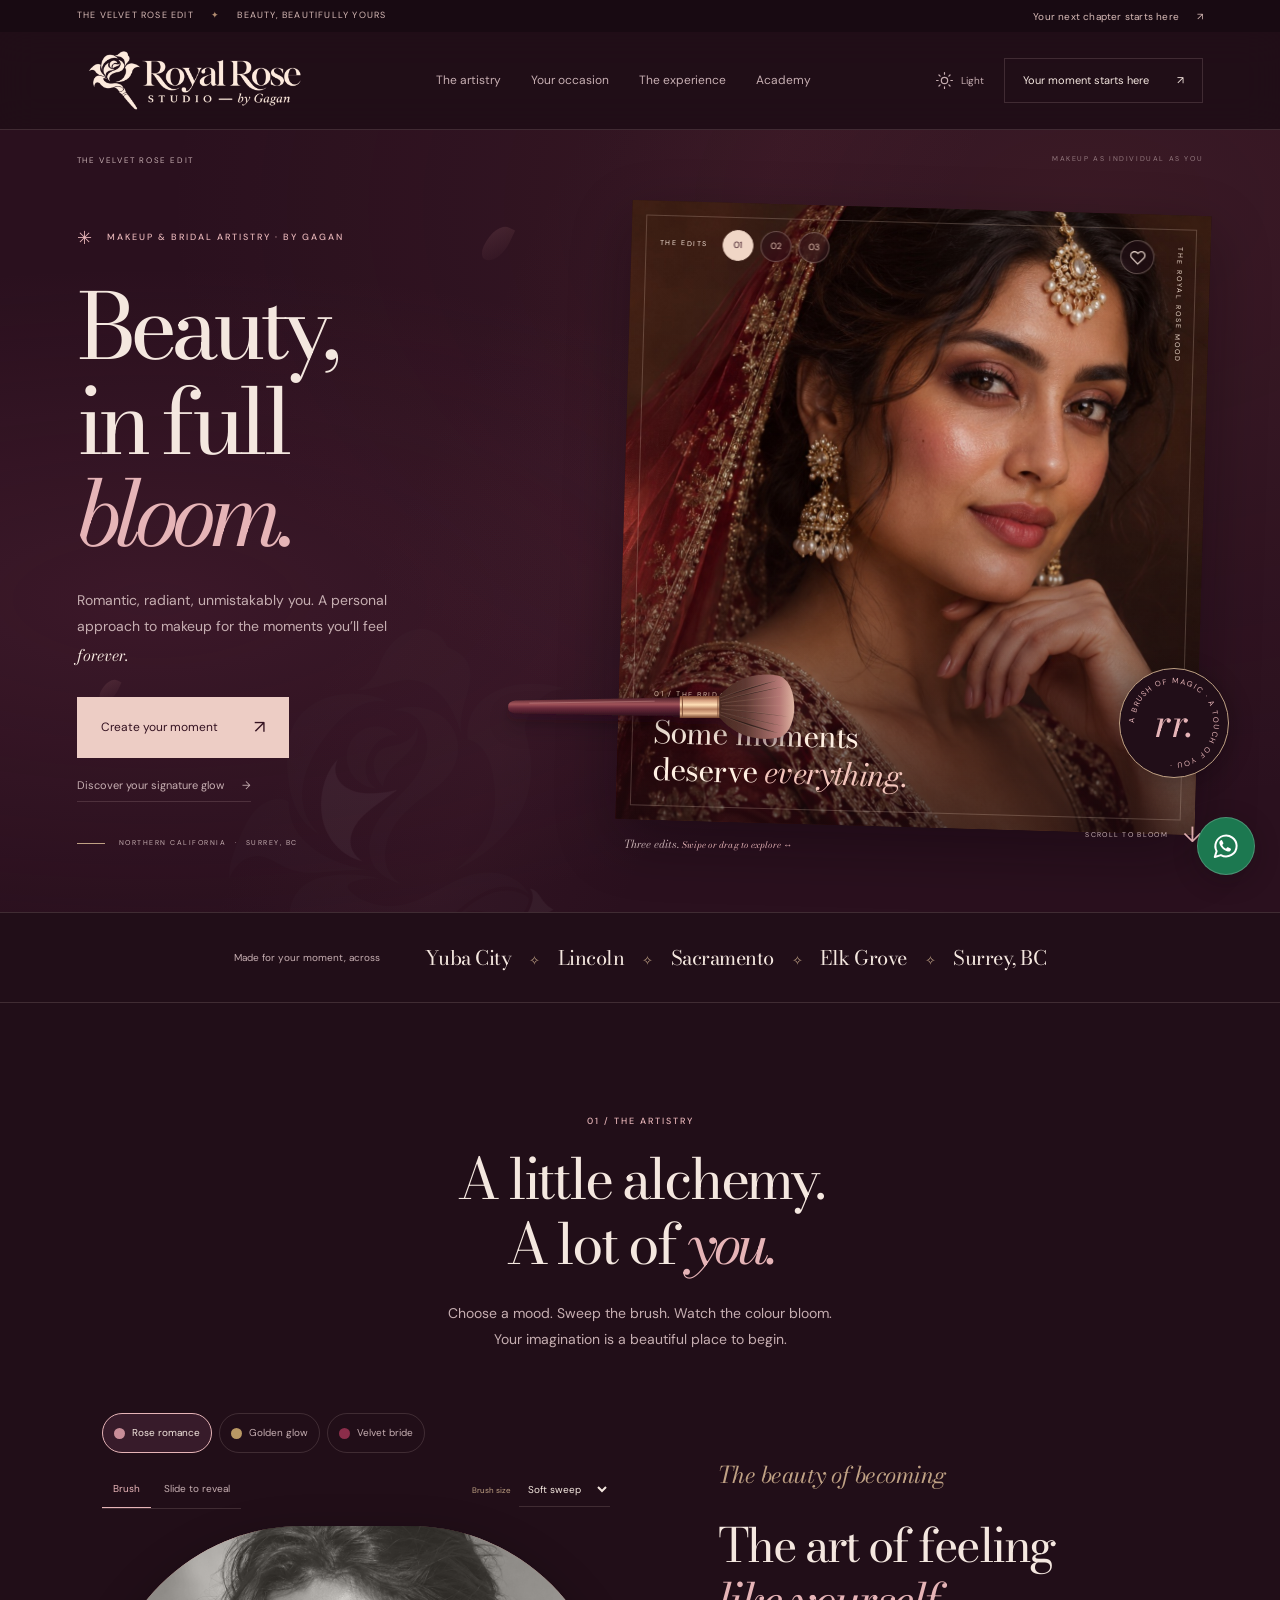
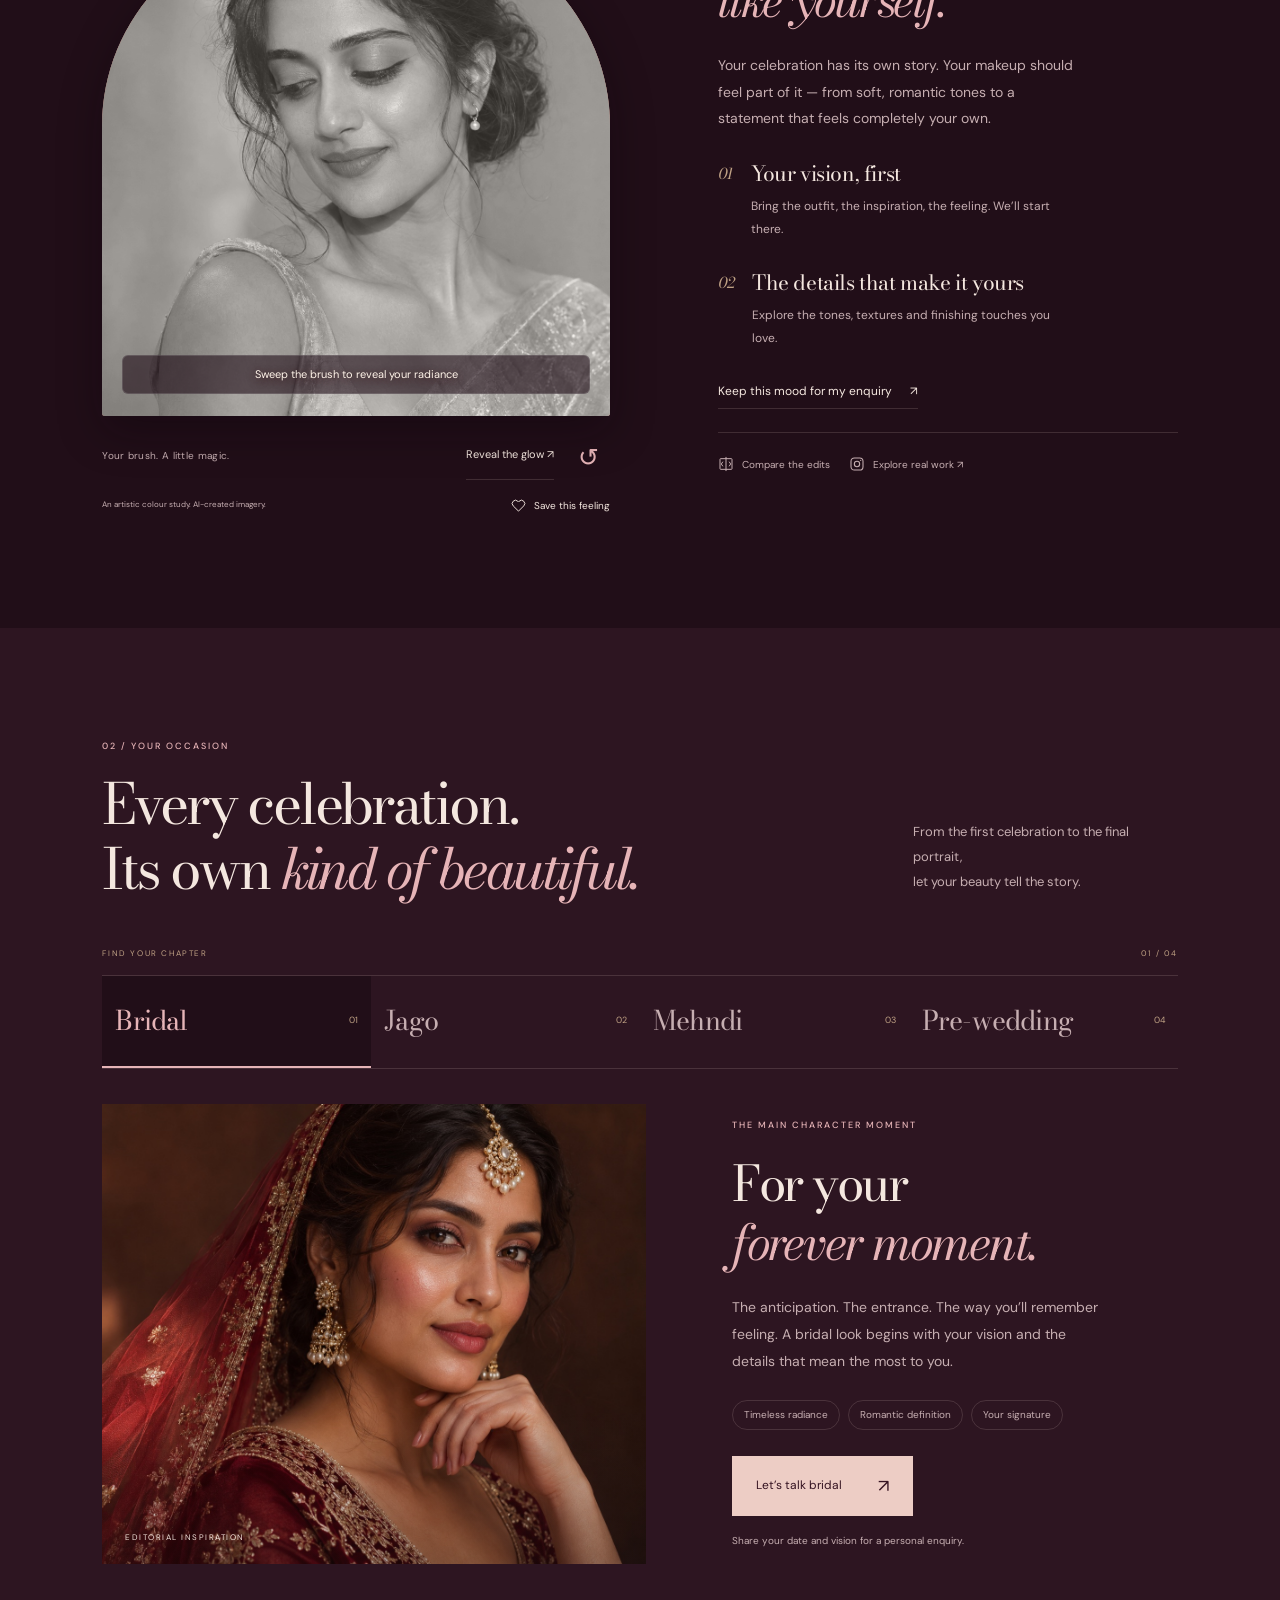
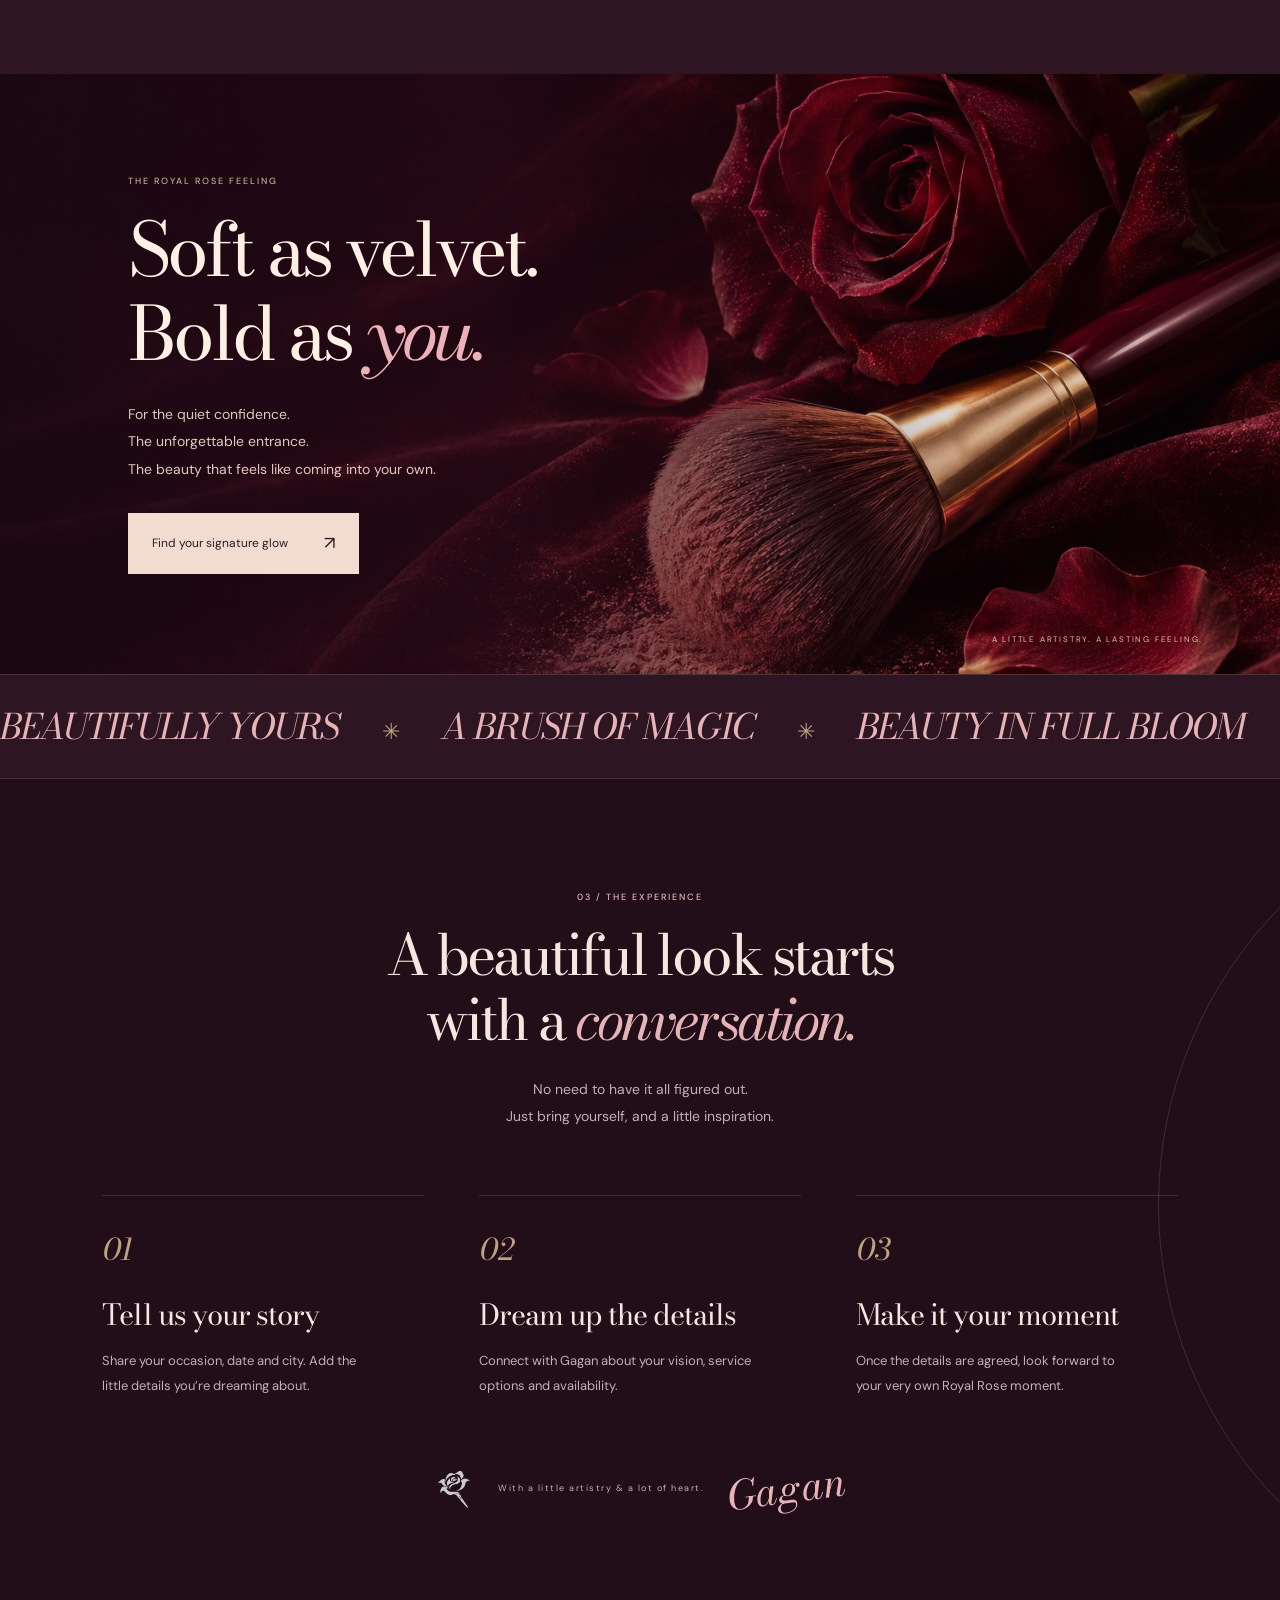
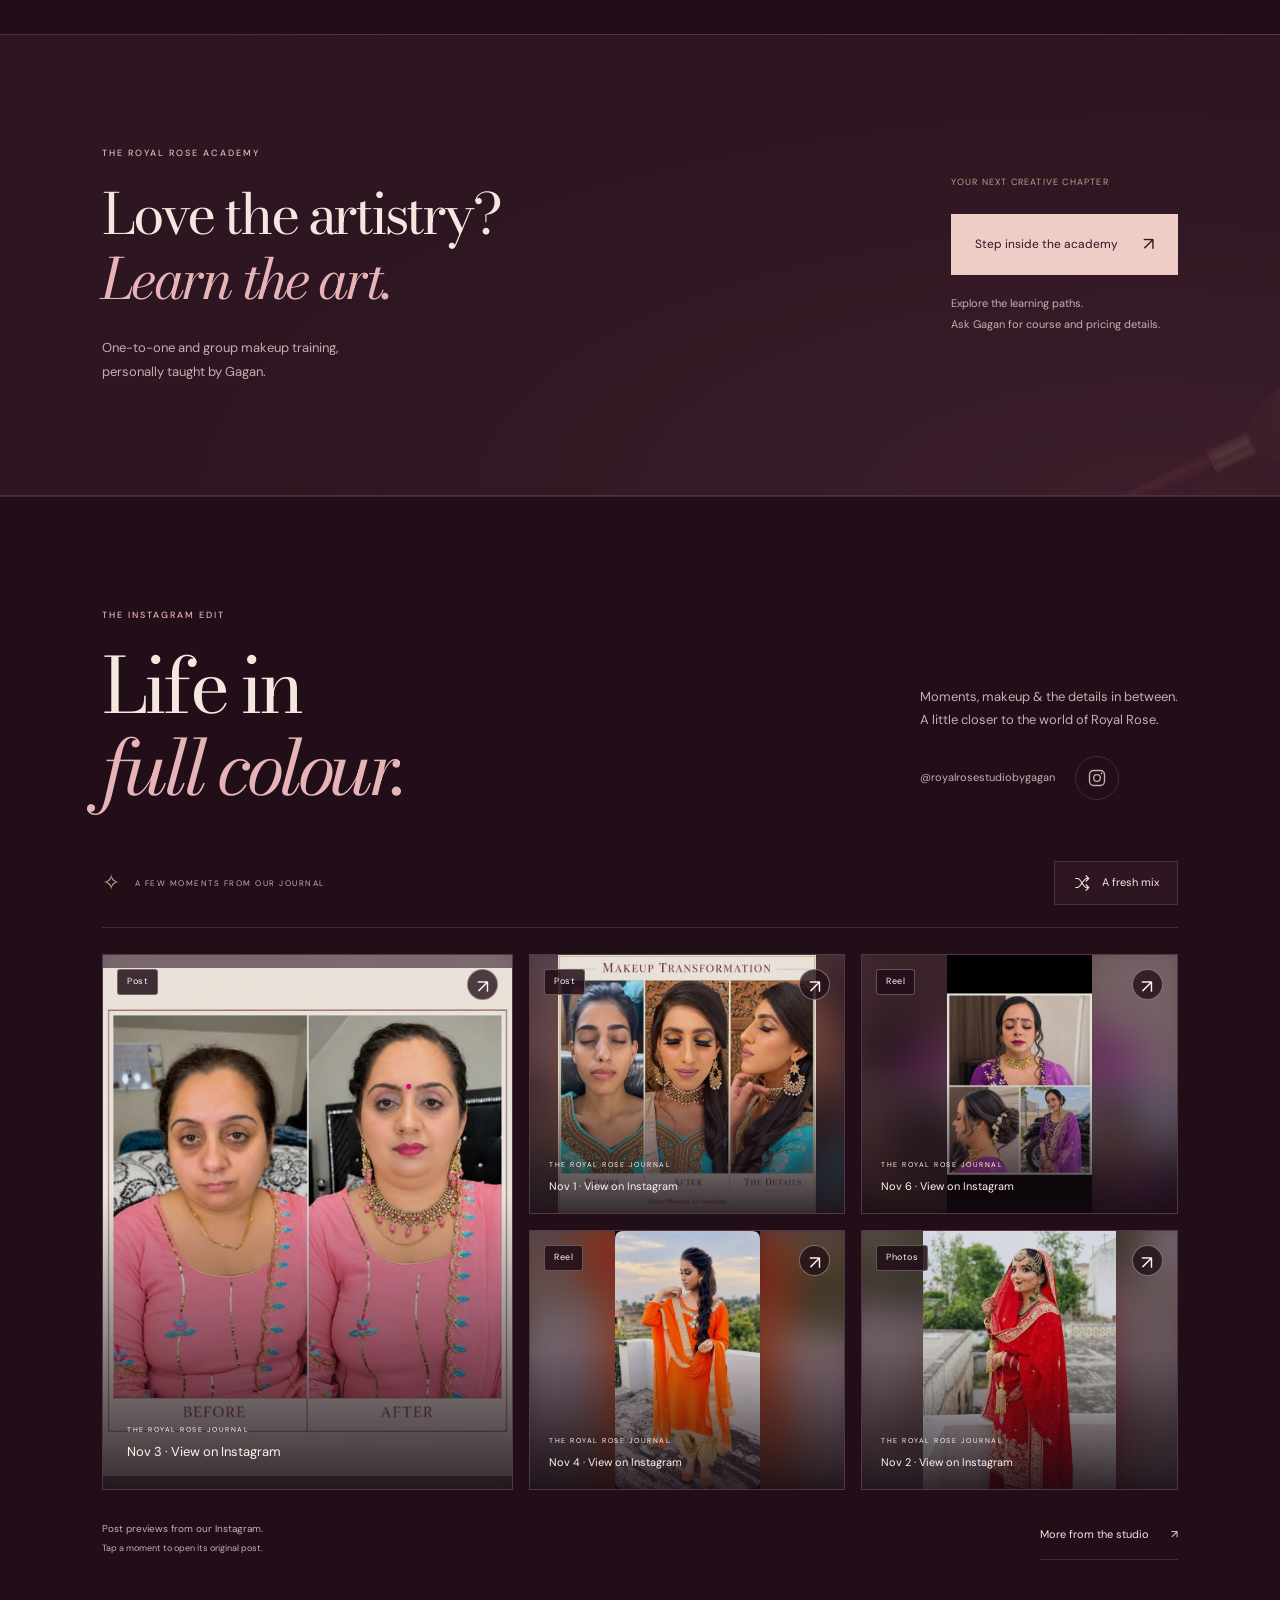
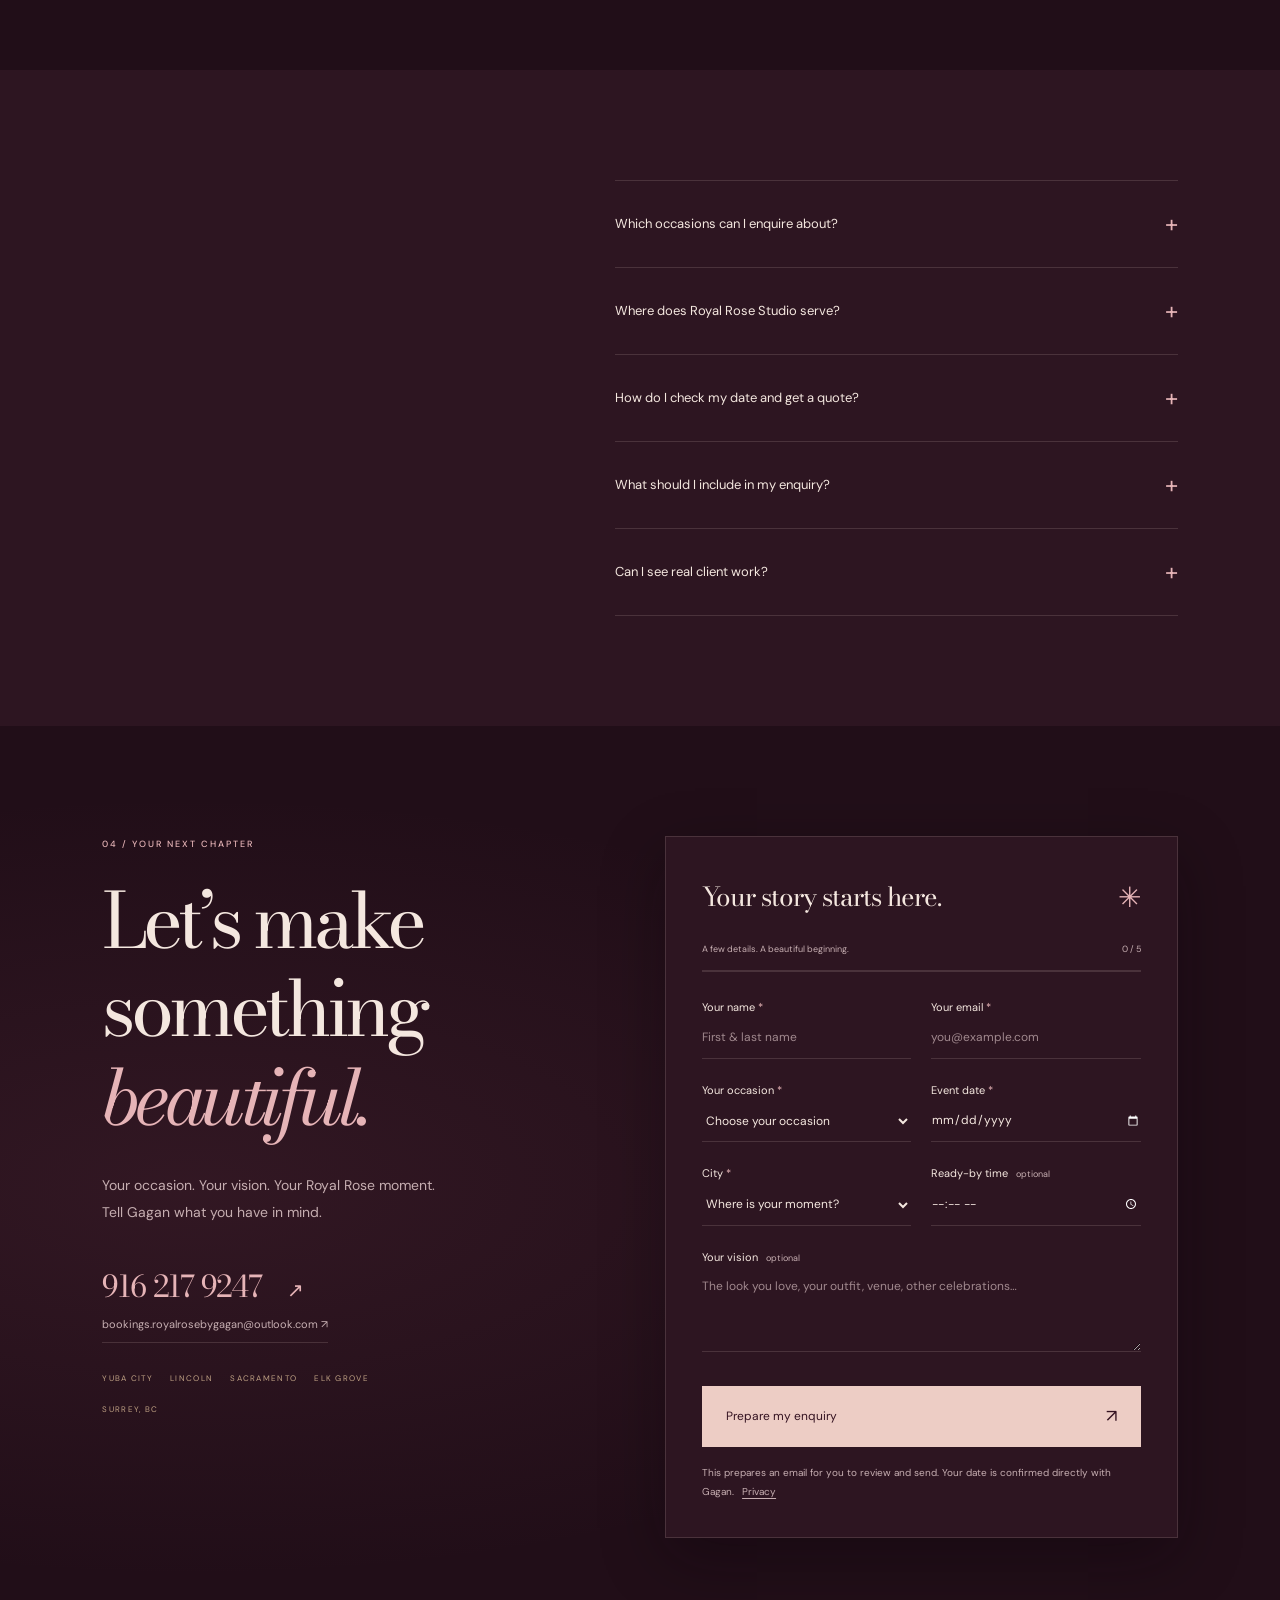
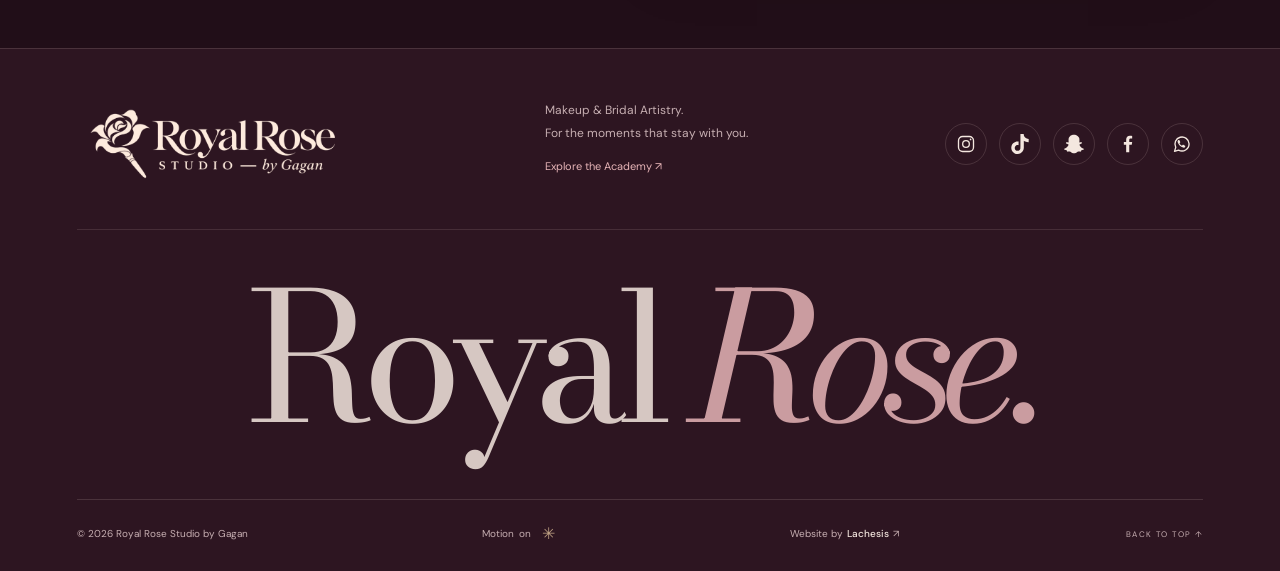
==== commit a67848e5: "Fix direct slide reveal and reduce image and canvas loading work" ====
--- a/index.html
+++ b/index.html
@@ -9,7 +9,8 @@
   <meta property="og:title" content="Royal Rose Studio by Gagan"><meta property="og:description" content="Beauty, in full bloom. The Velvet Rose edit — makeup & bridal artistry by Gagan."><meta property="og:type" content="website"><meta property="og:image" content="https://anmoldotkapoor.github.io/REDROSESTUDIO/assets/bridal.jpg"><meta property="og:image:alt" content="Royal Rose Studio — AI-created editorial bridal inspiration"><link rel="canonical" href="https://anmoldotkapoor.github.io/REDROSESTUDIO/">
   <link rel="icon" href="assets/royal-rose-favicon.svg" type="image/svg+xml">
   <link rel="stylesheet" href="fonts.css">
-  <link rel="stylesheet" href="styles.css?v=f6cd16ce93"><link rel="stylesheet" href="instagram.css?v=a783db541b"><script src="instagram.js?v=60468c9a6c" type="module"></script><script src="app.js?v=11eae03887" type="module"></script>
+  <link rel="modulepreload" href="brush-studio.mjs?v=4f5376298b"><link rel="modulepreload" href="hero-swipe.mjs?v=a8711d9615"><link rel="modulepreload" href="instagram-links.mjs?v=27bca4c578">
+  <link rel="stylesheet" href="styles.css?v=c93127274e"><link rel="stylesheet" href="instagram.css?v=a783db541b"><script src="instagram.js?v=225c593f61" type="module"></script><script src="app.js?v=8809b5cc5e" type="module"></script>
 </head>
 <body id="top">
 <svg class="icon-library" xmlns="http://www.w3.org/2000/svg" aria-hidden="true"><defs>
@@ -26,14 +27,14 @@
 <a class="skip-link" href="#main">Skip to content</a>
 <div class="announcement"><span>THE VELVET ROSE EDIT <b>✦</b> BEAUTY, BEAUTIFULLY YOURS</span><a href="#enquire">Your next chapter starts here <span aria-hidden="true">↗</span></a></div>
 <header class="header" id="masthead">
-  <a class="brand" href="#top" aria-label="Royal Rose Studio by Gagan, home"><img class="brand-lockup" src="assets/royal-rose-logo.png" width="2172" height="724" alt="Royal Rose Studio by Gagan — rose and makeup brush logo"></a>
+  <a class="brand" href="#top" aria-label="Royal Rose Studio by Gagan, home"><img class="brand-lockup" src="assets/royal-rose-logo-web.png" width="2172" height="724" alt="Royal Rose Studio by Gagan — rose and makeup brush logo"></a>
   <nav class="desktop-nav" aria-label="Main navigation"><a href="#artistry">The artistry</a><a href="#occasions">Your occasion</a><a href="#experience">The experience</a><a href="academy.html">Academy</a></nav>
   <div class="header-actions"><button class="theme-toggle" id="theme-toggle" aria-label="Switch to light mode" aria-pressed="false" title="Switch to light mode"><svg class="theme-sun" aria-hidden="true"><use href="#icon-sun"/></svg><svg class="theme-moon" aria-hidden="true"><use href="#icon-moon"/></svg><span id="theme-label">Light</span></button><a class="header-cta" href="#enquire">Your moment starts here <span aria-hidden="true">↗</span></a></div>
   <button class="menu-toggle" aria-expanded="false" aria-controls="mobile-nav" aria-label="Open menu"><span></span><span></span></button>
   <nav id="mobile-nav" class="mobile-nav" aria-label="Mobile navigation" hidden><a href="#artistry">The artistry</a><a href="#occasions">Your occasion</a><a href="#experience">The experience</a><a href="academy.html">Academy</a><a href="#enquire">Enquire with Gagan ↗</a></nav>
 </header>
 <main id="main">
-  <section class="hero" aria-labelledby="hero-title"><div class="hero-atmosphere" aria-hidden="true"><span></span><span></span><span></span><img src="assets/royal-rose-emblem.png" alt=""></div><div class="hero-edition"><span>THE VELVET ROSE EDIT</span><span>MAKEUP AS INDIVIDUAL AS YOU</span></div>
+  <section class="hero" aria-labelledby="hero-title"><div class="hero-atmosphere" aria-hidden="true"><span></span><span></span><span></span><img src="assets/royal-rose-emblem-web.png" decoding="async" fetchpriority="low" alt=""></div><div class="hero-edition"><span>THE VELVET ROSE EDIT</span><span>MAKEUP AS INDIVIDUAL AS YOU</span></div>
     <div class="hero-copy">
       <p class="eyebrow"><span class="tiny-star">✳</span> MAKEUP & BRIDAL ARTISTRY · BY GAGAN</p>
       <h1 id="hero-title">Beauty,<br>in full <em>bloom.</em></h1>
@@ -56,7 +57,7 @@
     <div class="section-heading reveal"><p class="eyebrow">01 / THE ARTISTRY</p><h2>A little alchemy.<br>A lot of <em>you.</em></h2><p>Choose a mood. Sweep the brush. Watch the colour bloom.<br>Your imagination is a beautiful place to begin.</p></div>
     <div class="artistry-grid">
       <div class="brush-experience reveal"><div class="paint-moods" role="group" aria-label="Choose a brush studio mood"><button data-paint="rose" aria-pressed="true" class="active"><i style="--swatch:#c88d98"></i>Rose romance</button><button data-paint="mehndi" aria-pressed="false"><i style="--swatch:#b99864"></i>Golden glow</button><button data-paint="bridal" aria-pressed="false"><i style="--swatch:#8b2d4a"></i>Velvet bride</button></div>
-        <div class="studio-tools"><div class="studio-mode" role="group" aria-label="Choose reveal interaction"><button data-reveal-mode="brush" class="active" aria-pressed="true">Brush</button><button data-reveal-mode="split" aria-pressed="false">Slide to reveal</button></div><label class="brush-size-label">Brush size<select id="brush-size" aria-label="Brush size"><option value="22">Precision</option><option value="40" selected>Soft sweep</option><option value="65">Full bloom</option></select></label></div><div class="paint-stage" id="paint-stage"><img src="assets/rose.jpg" width="1024" height="1280" alt="Rosy editorial makeup inspiration, revealed in full color with the brush interaction"><canvas id="reveal-canvas" aria-hidden="true"></canvas><span class="paint-prompt">Sweep the brush to reveal your radiance</span><button id="brush-touch-toggle" class="brush-touch-toggle" aria-pressed="false" aria-controls="reveal-canvas" hidden>Start brushing ↗</button><img class="paint-cursor" src="assets/brush.svg" alt="" aria-hidden="true"><div class="split-guide" hidden aria-hidden="true"><span>↔</span></div></div><div id="split-controls" class="split-controls" hidden><div><span>Before</span><output for="split-reveal">50% colour</output><span>After</span></div><input id="split-reveal" type="range" min="0" max="100" value="50" step="1" aria-label="Colour reveal amount"></div>
+        <div class="studio-tools"><div class="studio-mode" role="group" aria-label="Choose reveal interaction"><button data-reveal-mode="brush" class="active" aria-pressed="true">Brush</button><button data-reveal-mode="split" aria-pressed="false">Slide to reveal</button></div><label class="brush-size-label">Brush size<select id="brush-size" aria-label="Brush size"><option value="22">Precision</option><option value="40" selected>Soft sweep</option><option value="65">Full bloom</option></select></label></div><div class="paint-stage" id="paint-stage"><img src="assets/rose.jpg" width="1024" height="1280" loading="lazy" decoding="async" fetchpriority="low" alt="Rosy editorial makeup inspiration, revealed in full color with the brush interaction"><canvas id="reveal-canvas" aria-hidden="true"></canvas><span class="paint-prompt">Sweep the brush to reveal your radiance</span><button id="brush-touch-toggle" class="brush-touch-toggle" aria-pressed="false" aria-controls="reveal-canvas" hidden>Start brushing ↗</button><img class="paint-cursor" src="assets/brush.svg" alt="" aria-hidden="true"><div class="split-guide" hidden aria-hidden="true"><span>↔</span></div></div><div id="split-controls" class="split-controls" hidden><div><span>Colour</span><output for="split-reveal">50% colour</output><span>Monochrome</span></div><input id="split-reveal" type="range" min="0" max="100" value="50" step="1" aria-label="Colour reveal amount"></div>
         <div class="paint-controls"><span id="paint-status" role="status">Preparing your edit…</span><div><button id="reveal-all" class="text-link">Reveal the glow ↗</button><button id="reset-reveal" aria-label="Reset brush reveal" title="Reset brush reveal">↺</button></div></div>
         <div class="studio-bottom"><p class="fine-print">An artistic colour study. AI-created imagery.</p><button class="save-studio text-link" id="save-studio">Save this feeling <svg class="icon" aria-hidden="true"><use href="#icon-heart"/></svg></button></div>
       </div>
@@ -72,7 +73,7 @@
 
   <section class="velvet-manifesto" aria-labelledby="manifesto-title"><img class="velvet-photo" src="assets/velvet-still-life.jpg" alt="Original editorial still life of a burgundy rose and makeup brush on wine-red velvet" loading="lazy"><div class="manifesto-copy reveal"><p class="eyebrow">THE ROYAL ROSE FEELING</p><h2 id="manifesto-title">Soft as velvet.<br>Bold as <em>you.</em></h2><p>For the quiet confidence.<br>The unforgettable entrance.<br>The beauty that feels like coming into your own.</p><button class="button button-cream look-finder-open">Find your signature glow <span>↗</span></button></div><span class="manifesto-foot">A LITTLE ARTISTRY. A LASTING FEELING.</span></section>
   <div class="rose-ticker" aria-hidden="true"><div><span>BEAUTIFULLY YOURS <i>✳</i> A BRUSH OF MAGIC <i>✳</i> BEAUTY IN FULL BLOOM <i>✳</i> </span><span>BEAUTIFULLY YOURS <i>✳</i> A BRUSH OF MAGIC <i>✳</i> BEAUTY IN FULL BLOOM <i>✳</i> </span></div></div>
-  <section id="experience" class="experience section-pad"><div class="experience-intro reveal"><p class="eyebrow">03 / THE EXPERIENCE</p><h2>A beautiful look starts<br>with a <em>conversation.</em></h2><p>No need to have it all figured out.<br>Just bring yourself, and a little inspiration.</p></div><div class="steps"><div class="step reveal"><span>01</span><h3>Tell us your story</h3><p>Share your occasion, date and city. Add the little details you’re dreaming about.</p></div><div class="step reveal"><span>02</span><h3>Dream up the details</h3><p>Connect with Gagan about your vision, service options and availability.</p></div><div class="step reveal"><span>03</span><h3>Make it your moment</h3><p>Once the details are agreed, look forward to your very own Royal Rose moment.</p></div></div><div class="experience-signature"><img src="assets/royal-rose-emblem.png" alt=""><span>With a little artistry & a lot of heart.</span><span class="signature">Gagan</span></div></section>
+  <section id="experience" class="experience section-pad"><div class="experience-intro reveal"><p class="eyebrow">03 / THE EXPERIENCE</p><h2>A beautiful look starts<br>with a <em>conversation.</em></h2><p>No need to have it all figured out.<br>Just bring yourself, and a little inspiration.</p></div><div class="steps"><div class="step reveal"><span>01</span><h3>Tell us your story</h3><p>Share your occasion, date and city. Add the little details you’re dreaming about.</p></div><div class="step reveal"><span>02</span><h3>Dream up the details</h3><p>Connect with Gagan about your vision, service options and availability.</p></div><div class="step reveal"><span>03</span><h3>Make it your moment</h3><p>Once the details are agreed, look forward to your very own Royal Rose moment.</p></div></div><div class="experience-signature"><img src="assets/royal-rose-emblem-web.png" decoding="async" fetchpriority="low" alt=""><span>With a little artistry & a lot of heart.</span><span class="signature">Gagan</span></div></section>
 
 
   <section class="academy-invite section-pad" aria-labelledby="academy-invite-title"><div><p class="eyebrow">THE ROYAL ROSE ACADEMY</p><h2 id="academy-invite-title">Love the artistry?<br><em>Learn the art.</em></h2><p>One-to-one and group makeup training,<br>personally taught by Gagan.</p></div><div class="academy-invite-action"><span>YOUR NEXT CREATIVE CHAPTER</span><a class="button button-dark" href="academy.html">Step inside the academy <span aria-hidden="true">↗</span></a><p>Explore the learning paths.<br>Ask Gagan for course and pricing details.</p></div><img src="assets/brush.svg" alt="" aria-hidden="true"></section>
@@ -94,15 +95,15 @@
 
   <section id="enquire" class="enquire section-pad"><div class="enquire-copy reveal"><p class="eyebrow">04 / YOUR NEXT CHAPTER</p><h2>Let’s make<br>something <br><em>beautiful.</em></h2><p>Your occasion. Your vision. Your Royal Rose moment.<br>Tell Gagan what you have in mind.</p><a class="contact-phone" href="tel:+19162179247">916 217 9247 <span>↗</span></a><a class="contact-email" href="mailto:bookings.royalrosebygagan@outlook.com">bookings.royalrosebygagan@outlook.com ↗</a><div class="contact-areas"><span>YUBA CITY</span><span>LINCOLN</span><span>SACRAMENTO</span><span>ELK GROVE</span><span>SURREY, BC</span></div></div><form class="enquiry-form" id="enquiry-form"><div class="form-top"><h3>Your story starts here.</h3><span>✳</span></div><div class="enquiry-progress"><span>A few details. A beautiful beginning.</span><span id="form-count">0 / 5</span><div><i id="form-progress-fill"></i></div></div><div class="form-row"><label>Your name <span>*</span><input name="name" autocomplete="name" placeholder="First & last name" required maxlength="100"></label><label>Your email <span>*</span><input name="email" type="email" autocomplete="email" placeholder="you@example.com" required maxlength="200"></label></div><div class="form-row"><label>Your occasion <span>*</span><select name="occasion" required><option value="">Choose your occasion</option><option>Bridal</option><option>Jago</option><option>Mehndi</option><option>Pre-wedding Photoshoot</option><option>Multiple celebrations</option></select></label><label>Event date <span>*</span><input name="date" type="date" required></label></div><div class="form-row"><label>City <span>*</span><select name="city" required><option value="">Where is your moment?</option><option>Yuba City</option><option>Lincoln</option><option>Sacramento</option><option>Elk Grove</option><option>Surrey, BC, Canada</option><option>Another location — let’s discuss</option></select></label><label>Ready-by time <span class="optional">optional</span><input name="time" type="time"></label></div><fieldset class="celebration-options" id="celebration-options" hidden><legend>Which celebrations? <span>optional</span></legend><div><label><input type="checkbox" name="celebrations" value="Bridal"><span>Bridal</span></label><label><input type="checkbox" name="celebrations" value="Jago"><span>Jago</span></label><label><input type="checkbox" name="celebrations" value="Mehndi"><span>Mehndi</span></label><label><input type="checkbox" name="celebrations" value="Pre-wedding Photoshoot"><span>Pre-wedding</span></label></div><p>Add any extra dates in your vision below.</p></fieldset><label>Your vision <span class="optional">optional</span><textarea name="vision" rows="3" maxlength="2000" placeholder="The look you love, your outfit, venue, other celebrations…"></textarea></label><div id="event-countdown" class="event-countdown" aria-live="polite" hidden></div><div id="selected-mood" class="selected-mood" hidden><span></span><button type="button" aria-label="Remove selected mood">×</button></div><button class="button button-dark" type="submit">Prepare my enquiry <span>↗</span></button><p class="form-note">This prepares an email for you to review and send. Your date is confirmed directly with Gagan. <a href="#info-dialog" id="privacy-open">Privacy</a></p></form></section>
 </main>
-<footer class="footer"><div class="footer-top"><a class="brand" href="#top"><img class="brand-lockup" src="assets/royal-rose-logo.png" width="2172" height="724" alt="Royal Rose Studio by Gagan — rose and makeup brush logo"></a><p>Makeup & Bridal Artistry.<br>For the moments that stay with you.<br><a class="academy-footer-link" href="academy.html">Explore the Academy ↗</a></p><div class="footer-social"><a class="social-icon" href="https://www.instagram.com/royalrosestudiobygagan/" target="_blank" rel="noopener noreferrer" aria-label="Royal Rose Studio on Instagram" title="Instagram"><svg aria-hidden="true"><use href="#icon-instagram"/></svg></a><a class="social-icon" href="https://www.tiktok.com/@royalrosestudiobygagan" target="_blank" rel="noopener noreferrer" aria-label="Royal Rose Studio on TikTok, @royalrosestudiobygagan (opens in a new tab)" title="TikTok · @royalrosestudiobygagan"><svg aria-hidden="true"><use href="#icon-tiktok"/></svg></a><a class="social-icon" href="https://www.snapchat.com/add/royalrosestudio" target="_blank" rel="noopener noreferrer" aria-label="Add Royal Rose Studio on Snapchat, @royalrosestudio (opens in a new tab)" title="Snapchat · @royalrosestudio"><svg aria-hidden="true"><use href="#icon-snapchat"/></svg></a><button class="social-icon" id="facebook-info" aria-label="Find Royal Rose Studio on Facebook" title="Facebook"><svg aria-hidden="true"><use href="#icon-facebook"/></svg></button><a class="social-icon" href="https://wa.me/19162179247" target="_blank" rel="noopener noreferrer" aria-label="Chat with Gagan on WhatsApp" title="WhatsApp"><svg aria-hidden="true"><use href="#icon-whatsapp"/></svg></a></div></div><div class="footer-brandline" aria-hidden="true">Royal <em>Rose.</em></div><div class="footer-bottom"><span>© <span id="year">2026</span> Royal Rose Studio by Gagan</span><button id="motion-toggle" class="motion-toggle" aria-pressed="false">Motion <span>on</span> <i aria-hidden="true">✳</i></button><a class="footer-credit" id="site-credit" href="https://www.thelachesis.com" target="_blank" rel="noopener noreferrer">Website by <strong>Lachesis</strong> <span aria-hidden="true">↗</span></a><a href="#top">BACK TO TOP ↑</a></div></footer>
+<footer class="footer"><div class="footer-top"><a class="brand" href="#top"><img class="brand-lockup" src="assets/royal-rose-logo-web.png" width="2172" height="724" alt="Royal Rose Studio by Gagan — rose and makeup brush logo"></a><p>Makeup & Bridal Artistry.<br>For the moments that stay with you.<br><a class="academy-footer-link" href="academy.html">Explore the Academy ↗</a></p><div class="footer-social"><a class="social-icon" href="https://www.instagram.com/royalrosestudiobygagan/" target="_blank" rel="noopener noreferrer" aria-label="Royal Rose Studio on Instagram" title="Instagram"><svg aria-hidden="true"><use href="#icon-instagram"/></svg></a><a class="social-icon" href="https://www.tiktok.com/@royalrosestudiobygagan" target="_blank" rel="noopener noreferrer" aria-label="Royal Rose Studio on TikTok, @royalrosestudiobygagan (opens in a new tab)" title="TikTok · @royalrosestudiobygagan"><svg aria-hidden="true"><use href="#icon-tiktok"/></svg></a><a class="social-icon" href="https://www.snapchat.com/add/royalrosestudio" target="_blank" rel="noopener noreferrer" aria-label="Add Royal Rose Studio on Snapchat, @royalrosestudio (opens in a new tab)" title="Snapchat · @royalrosestudio"><svg aria-hidden="true"><use href="#icon-snapchat"/></svg></a><button class="social-icon" id="facebook-info" aria-label="Find Royal Rose Studio on Facebook" title="Facebook"><svg aria-hidden="true"><use href="#icon-facebook"/></svg></button><a class="social-icon" href="https://wa.me/19162179247" target="_blank" rel="noopener noreferrer" aria-label="Chat with Gagan on WhatsApp" title="WhatsApp"><svg aria-hidden="true"><use href="#icon-whatsapp"/></svg></a></div></div><div class="footer-brandline" aria-hidden="true">Royal <em>Rose.</em></div><div class="footer-bottom"><span>© <span id="year">2026</span> Royal Rose Studio by Gagan</span><button id="motion-toggle" class="motion-toggle" aria-pressed="false">Motion <span>on</span> <i aria-hidden="true">✳</i></button><a class="footer-credit" id="site-credit" href="https://www.thelachesis.com" target="_blank" rel="noopener noreferrer">Website by <strong>Lachesis</strong> <span aria-hidden="true">↗</span></a><a href="#top">BACK TO TOP ↑</a></div></footer>
 <button class="moodboard-launch" id="moodboard-launch" hidden><svg class="icon" aria-hidden="true"><use href="#icon-heart"/></svg><span>Your beauty edit</span><b>0</b></button>
 <a class="whatsapp-float" href="https://wa.me/19162179247?text=Hi%20Gagan%2C%20I%27d%20love%20to%20enquire%20about%20Royal%20Rose%20Studio." target="_blank" rel="noopener noreferrer" aria-label="Enquire with Gagan on WhatsApp"><span>Let’s talk beauty</span><svg aria-hidden="true"><use href="#icon-whatsapp"/></svg></a>
 <div class="mobile-book"><a href="tel:+19162179247">Call Gagan</a><a href="#enquire">Create your moment ↗</a></div>
 
 <dialog id="look-finder" class="modal finder-modal" aria-labelledby="finder-title"><button class="modal-close" aria-label="Close look finder">×</button><p class="eyebrow">THE ROYAL ROSE LOOK FINDER</p><div id="finder-content"><h2 id="finder-title">Find your signature glow.</h2></div></dialog>
-<dialog id="look-dialog" class="modal look-modal" aria-labelledby="look-title"><button class="modal-close" aria-label="Close inspiration">×</button><img id="look-dialog-image" src="assets/bridal.jpg" alt=""><div><p class="eyebrow">AN EDITORIAL VISION</p><h2 id="look-title"></h2><p id="look-description"></p><div id="look-palette" class="look-palette" aria-label="Inspiration color palette"></div><button id="save-detail" class="detail-save text-link"><svg class="icon" aria-hidden="true"><use href="#icon-heart"/></svg>Save this edit</button><button id="use-look" class="button button-dark">Bring this mood to my enquiry ↗</button><p class="fine-print">AI-created concept imagery. Your final look is personal to you.</p></div></dialog>
-<dialog id="moodboard-dialog" class="modal moodboard-drawer" aria-labelledby="board-title"><button class="modal-close" aria-label="Close saved edits">×</button><p class="eyebrow">COLLECT THE FEELING</p><h2 id="board-title">Your little book<br>of <em>beauty.</em></h2><p class="board-intro">A little romance. A little golden light.<br>Keep the edits that feel like you.</p><div class="board-summary"><span id="board-count">0 EDITS COLLECTED</span><button id="clear-board" class="text-link">Clear all</button></div><div id="board-items"></div><div class="board-empty" id="board-empty"><img src="assets/royal-rose-emblem.png" alt=""><h3>Let inspiration bloom.</h3><p>Tap a heart on an edit to begin your collection.</p><button class="button button-dark" id="board-explore">Explore the brush studio ↗</button></div><div class="board-actions" id="board-actions" hidden><button class="button button-dark" id="use-board">Bring my collection to Gagan <span>↗</span></button><div class="board-secondary"><button class="button button-outline" id="download-board"><svg class="icon" aria-hidden="true"><use href="#icon-download"/></svg>Download card</button><button class="button button-outline" id="board-compare"><svg class="icon" aria-hidden="true"><use href="#icon-compare"/></svg>Compare</button></div><p class="fine-print">Saved on this device. Editorial inspiration, not client results.</p></div></dialog>
-<dialog id="compare-dialog" class="modal compare-modal" aria-labelledby="compare-title"><button class="modal-close" aria-label="Close look comparison">×</button><p class="eyebrow">TWO MOODS. YOUR POINT OF VIEW.</p><h2 id="compare-title">A beautiful <em>decision.</em></h2><p>Explore the details side by side. There’s room to love a little of both.</p><div class="compare-grid"><div class="compare-column"><label>Your first edit<select id="compare-left" aria-label="First comparison look"><option value="bridal">The timeless bride</option><option value="mehndi">The golden celebration</option><option value="rose">The soft romantic</option></select></label><img id="compare-image-left" src="assets/bridal.jpg" alt=""><h3 id="compare-name-left"></h3><div class="compare-palette" id="compare-palette-left"></div><p id="compare-copy-left"></p><button class="text-link compare-save" data-side="left"><svg class="icon" aria-hidden="true"><use href="#icon-heart"/></svg><span>Save this edit</span></button></div><div class="compare-column"><label>Your second edit<select id="compare-right" aria-label="Second comparison look"><option value="bridal">The timeless bride</option><option value="mehndi">The golden celebration</option><option value="rose" selected>The soft romantic</option></select></label><img id="compare-image-right" src="assets/rose.jpg" alt=""><h3 id="compare-name-right"></h3><div class="compare-palette" id="compare-palette-right"></div><p id="compare-copy-right"></p><button class="text-link compare-save" data-side="right"><svg class="icon" aria-hidden="true"><use href="#icon-heart"/></svg><span>Save this edit</span></button></div></div><p class="compare-note" id="compare-note" role="status"></p><button class="button button-dark" id="use-comparison">Bring these feelings to my enquiry <span>↗</span></button><p class="fine-print">All images are AI-created editorial concepts. Your final look is personal to you.</p></dialog>
+<dialog id="look-dialog" class="modal look-modal" aria-labelledby="look-title"><button class="modal-close" aria-label="Close inspiration">×</button><img id="look-dialog-image" src="assets/bridal.jpg" alt="" loading="lazy" decoding="async"><div><p class="eyebrow">AN EDITORIAL VISION</p><h2 id="look-title"></h2><p id="look-description"></p><div id="look-palette" class="look-palette" aria-label="Inspiration color palette"></div><button id="save-detail" class="detail-save text-link"><svg class="icon" aria-hidden="true"><use href="#icon-heart"/></svg>Save this edit</button><button id="use-look" class="button button-dark">Bring this mood to my enquiry ↗</button><p class="fine-print">AI-created concept imagery. Your final look is personal to you.</p></div></dialog>
+<dialog id="moodboard-dialog" class="modal moodboard-drawer" aria-labelledby="board-title"><button class="modal-close" aria-label="Close saved edits">×</button><p class="eyebrow">COLLECT THE FEELING</p><h2 id="board-title">Your little book<br>of <em>beauty.</em></h2><p class="board-intro">A little romance. A little golden light.<br>Keep the edits that feel like you.</p><div class="board-summary"><span id="board-count">0 EDITS COLLECTED</span><button id="clear-board" class="text-link">Clear all</button></div><div id="board-items"></div><div class="board-empty" id="board-empty"><img src="assets/royal-rose-emblem-web.png" decoding="async" fetchpriority="low" alt=""><h3>Let inspiration bloom.</h3><p>Tap a heart on an edit to begin your collection.</p><button class="button button-dark" id="board-explore">Explore the brush studio ↗</button></div><div class="board-actions" id="board-actions" hidden><button class="button button-dark" id="use-board">Bring my collection to Gagan <span>↗</span></button><div class="board-secondary"><button class="button button-outline" id="download-board"><svg class="icon" aria-hidden="true"><use href="#icon-download"/></svg>Download card</button><button class="button button-outline" id="board-compare"><svg class="icon" aria-hidden="true"><use href="#icon-compare"/></svg>Compare</button></div><p class="fine-print">Saved on this device. Editorial inspiration, not client results.</p></div></dialog>
+<dialog id="compare-dialog" class="modal compare-modal" aria-labelledby="compare-title"><button class="modal-close" aria-label="Close look comparison">×</button><p class="eyebrow">TWO MOODS. YOUR POINT OF VIEW.</p><h2 id="compare-title">A beautiful <em>decision.</em></h2><p>Explore the details side by side. There’s room to love a little of both.</p><div class="compare-grid"><div class="compare-column"><label>Your first edit<select id="compare-left" aria-label="First comparison look"><option value="bridal">The timeless bride</option><option value="mehndi">The golden celebration</option><option value="rose">The soft romantic</option></select></label><img id="compare-image-left" src="assets/bridal.jpg" alt="" loading="lazy" decoding="async"><h3 id="compare-name-left"></h3><div class="compare-palette" id="compare-palette-left"></div><p id="compare-copy-left"></p><button class="text-link compare-save" data-side="left"><svg class="icon" aria-hidden="true"><use href="#icon-heart"/></svg><span>Save this edit</span></button></div><div class="compare-column"><label>Your second edit<select id="compare-right" aria-label="Second comparison look"><option value="bridal">The timeless bride</option><option value="mehndi">The golden celebration</option><option value="rose" selected>The soft romantic</option></select></label><img id="compare-image-right" src="assets/rose.jpg" alt="" loading="lazy" decoding="async"><h3 id="compare-name-right"></h3><div class="compare-palette" id="compare-palette-right"></div><p id="compare-copy-right"></p><button class="text-link compare-save" data-side="right"><svg class="icon" aria-hidden="true"><use href="#icon-heart"/></svg><span>Save this edit</span></button></div></div><p class="compare-note" id="compare-note" role="status"></p><button class="button button-dark" id="use-comparison">Bring these feelings to my enquiry <span>↗</span></button><p class="fine-print">All images are AI-created editorial concepts. Your final look is personal to you.</p></dialog>
 <dialog id="email-dialog" class="modal email-modal" aria-labelledby="email-title"><button class="modal-close" aria-label="Close enquiry preview">×</button><p class="eyebrow">ONE STEP CLOSER</p><h2 id="email-title">Your moment,<br><em>in the making.</em></h2><p>Your enquiry is ready to review. Open your email app to send it to Gagan, or copy the message below.</p><div class="email-recipient">TO: bookings.royalrosebygagan@outlook.com</div><pre id="email-preview"></pre><div class="email-actions"><a id="email-send" class="button button-dark" href="mailto:bookings.royalrosebygagan@outlook.com">Open email app ↗</a><button id="copy-enquiry" class="button button-outline">Copy message</button></div><p class="fine-print" id="copy-status" role="status">Your enquiry has not been sent. Please send it from your email app.</p></dialog>
 <dialog id="info-dialog" class="modal info-modal" aria-labelledby="info-title"><button class="modal-close" aria-label="Close information">×</button><h2 id="info-title"></h2><div id="info-content"></div></dialog>
 <div class="toast" id="toast" role="status" aria-live="polite"></div>
--- a/styles.css
+++ b/styles.css
@@ -189,3 +189,11 @@
   input[type=range] { cursor:ew-resize; }
   button:disabled,input:disabled,select:disabled { cursor:not-allowed; }
 }
+
+/* The divider and the photograph are both comparison touch targets. */
+.paint-stage.split-active { cursor:ew-resize; touch-action:pan-y pinch-zoom; }
+.paint-stage.split-active > img:first-child { cursor:ew-resize; }
+.paint-stage.is-comparing { user-select:none; -webkit-user-select:none; }
+.split-guide > span { width:44px; height:44px; }
+input#split-reveal { touch-action:none; }
+@media(forced-colors:active) { input#split-reveal { appearance:auto; -webkit-appearance:auto; } }
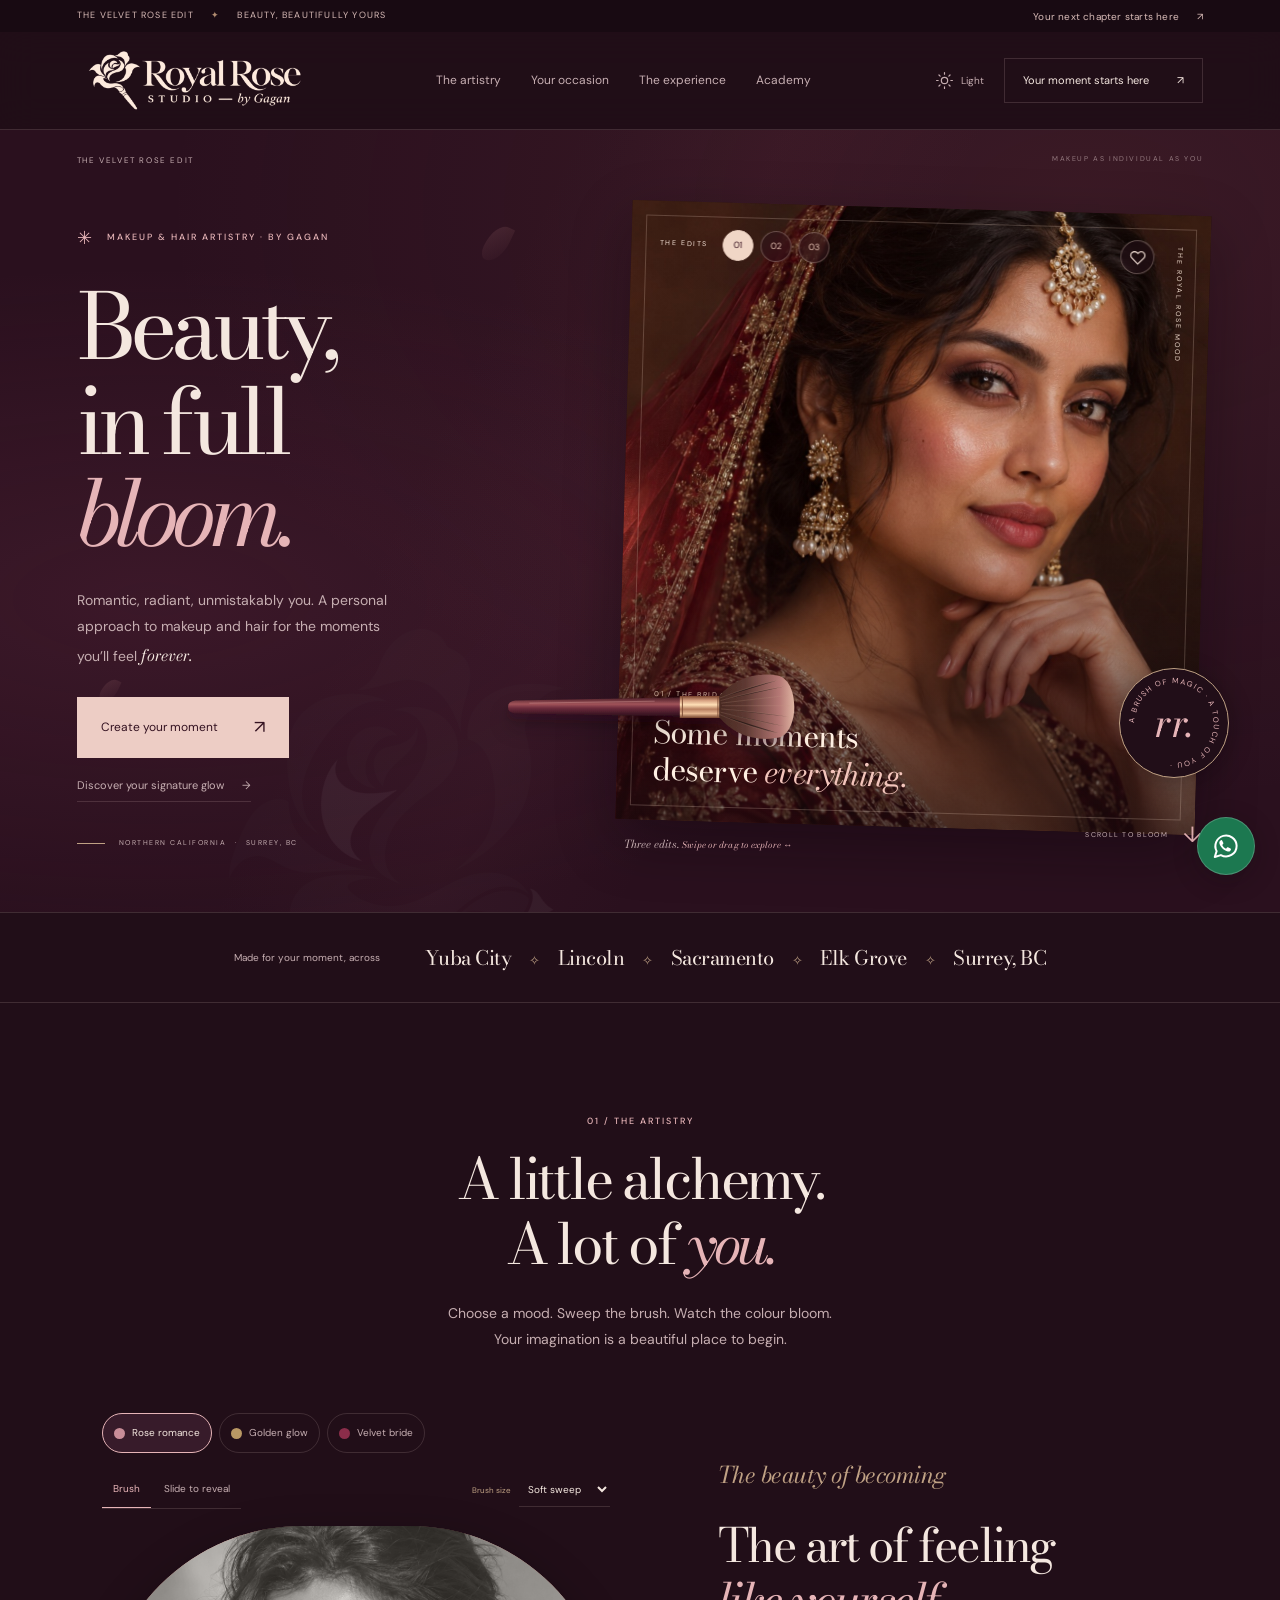
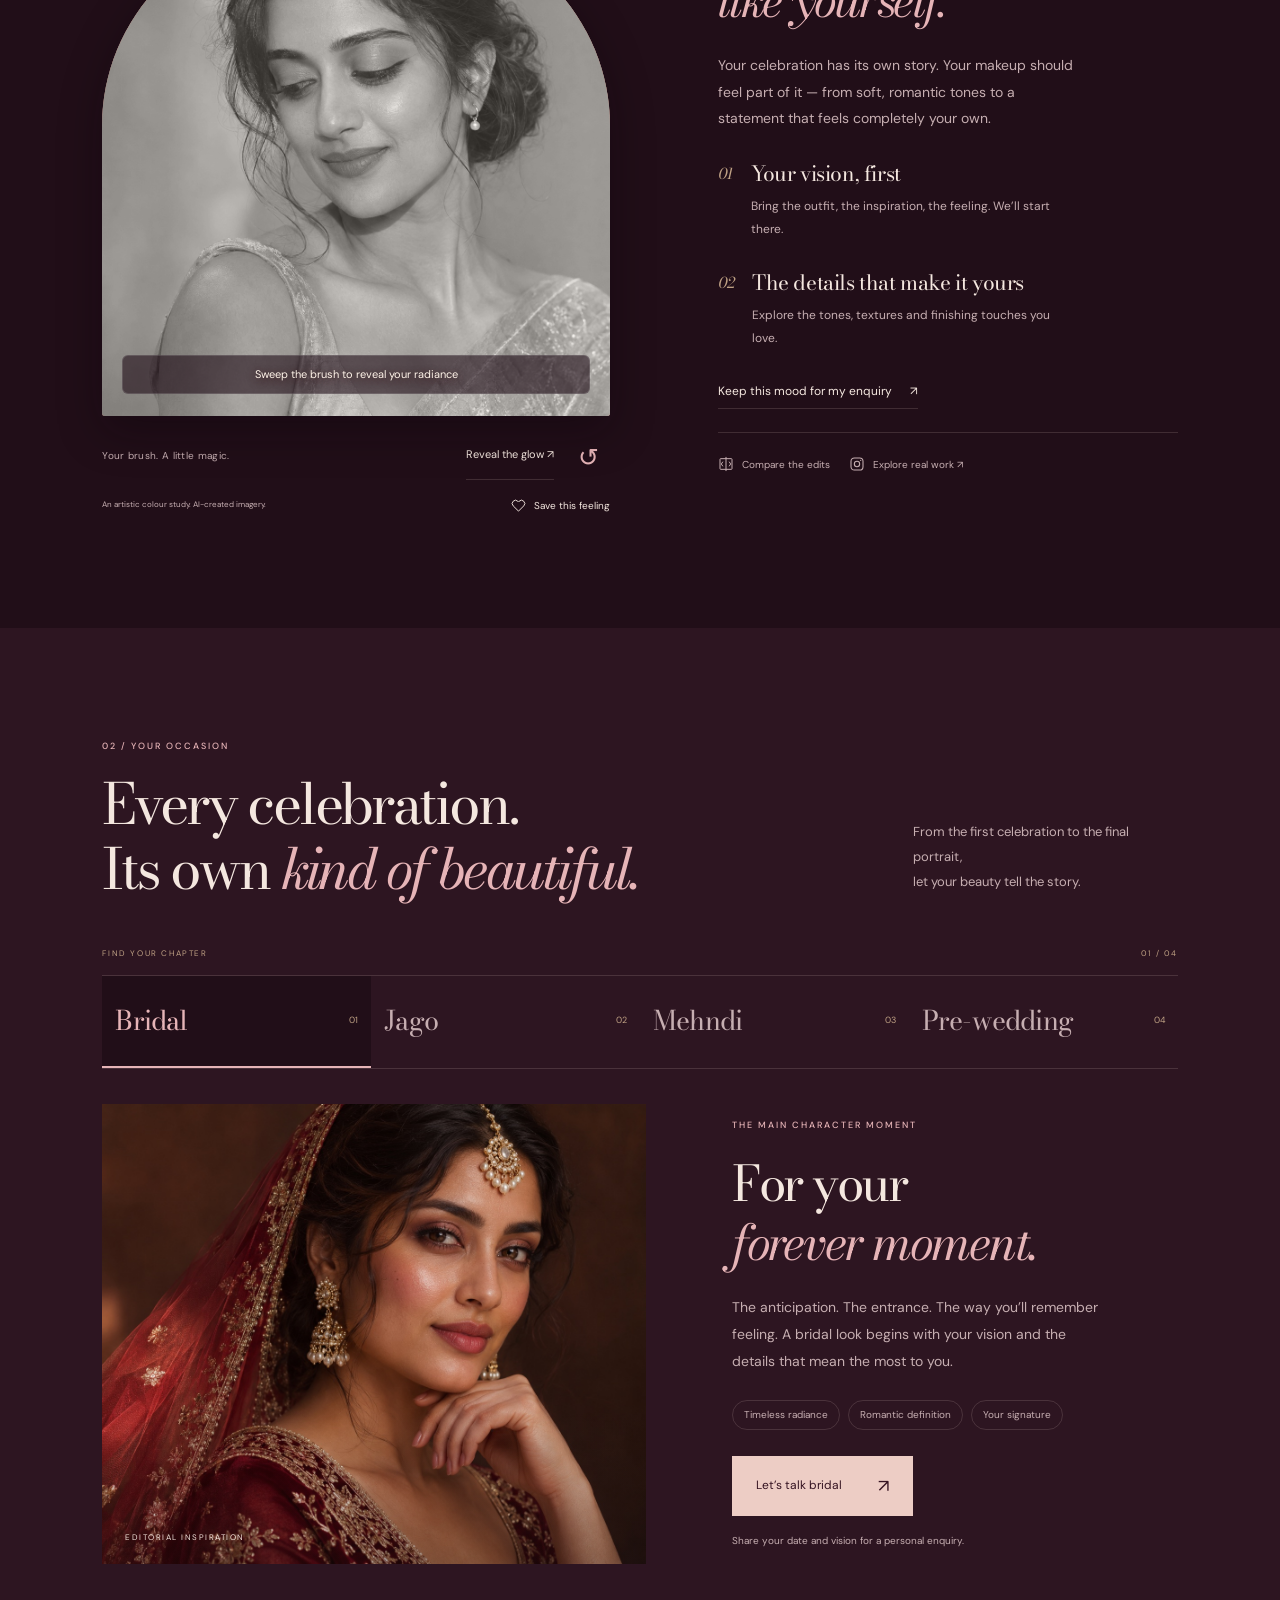
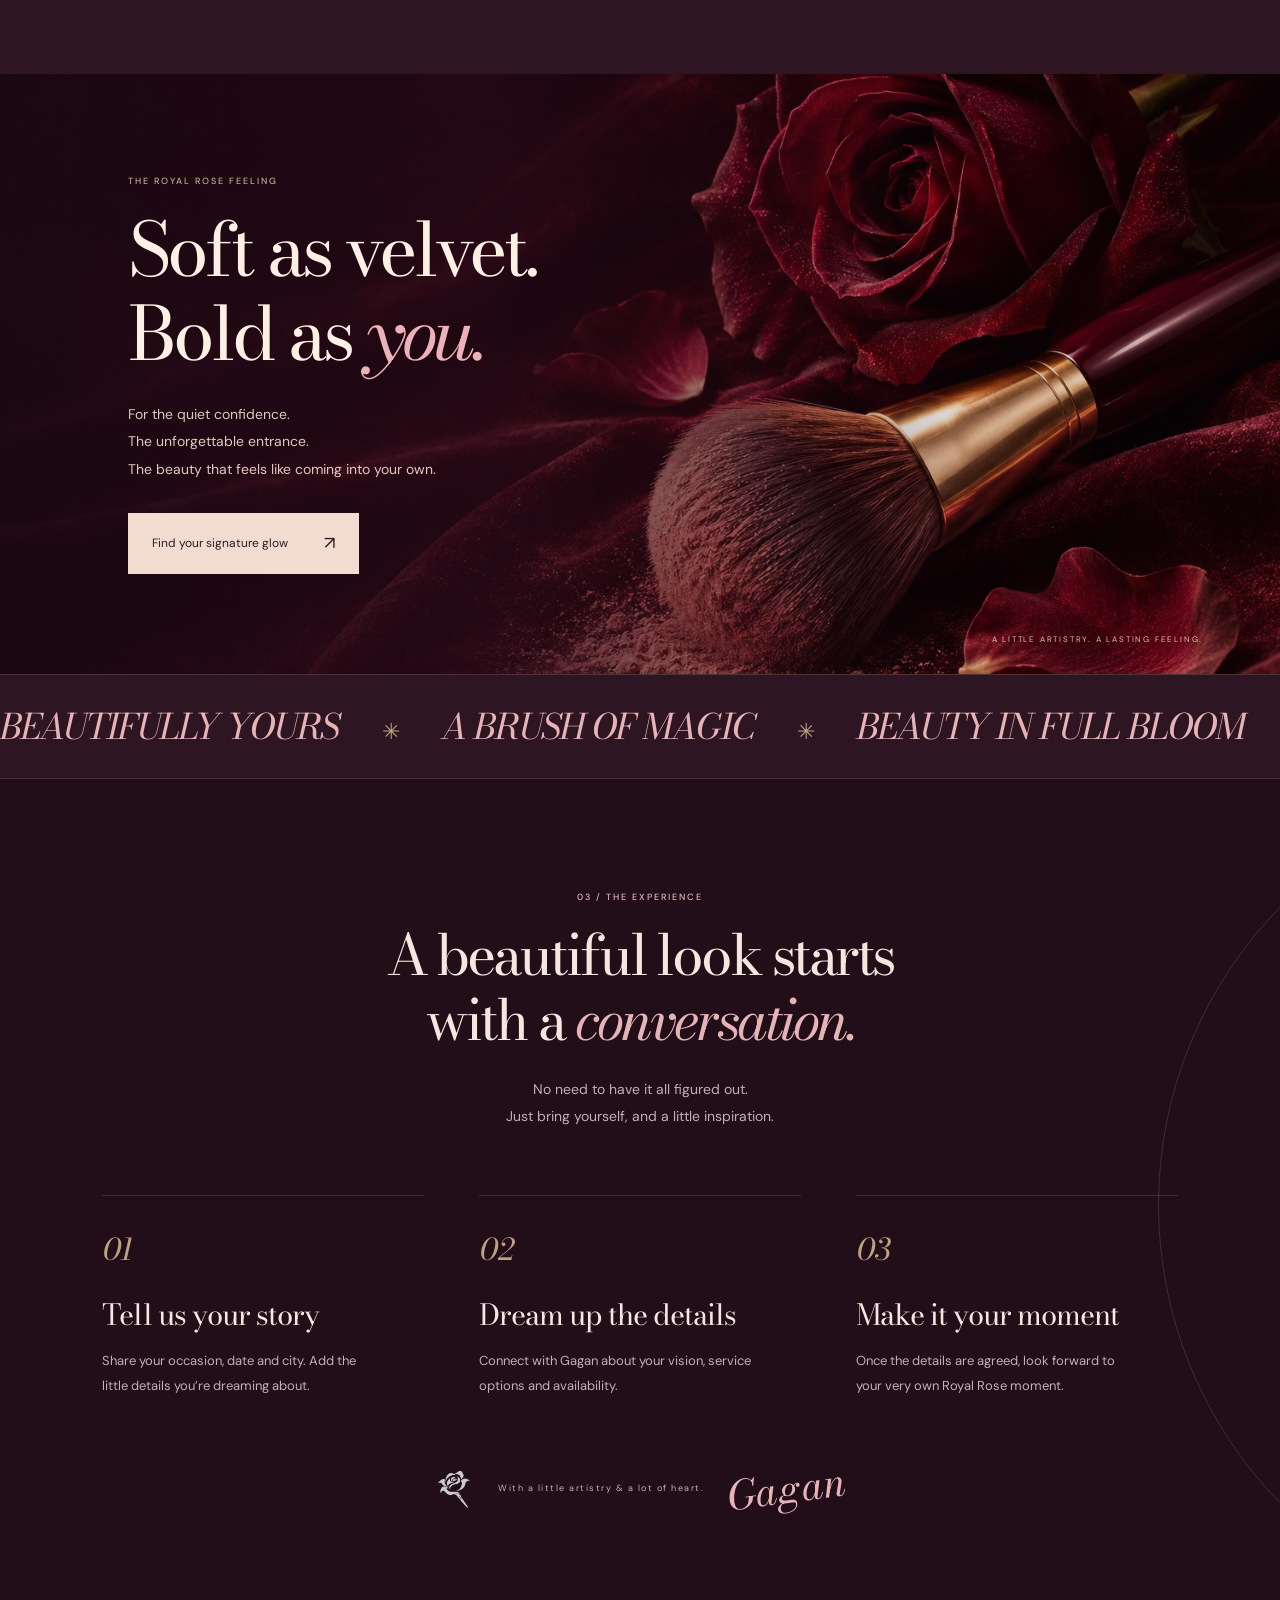
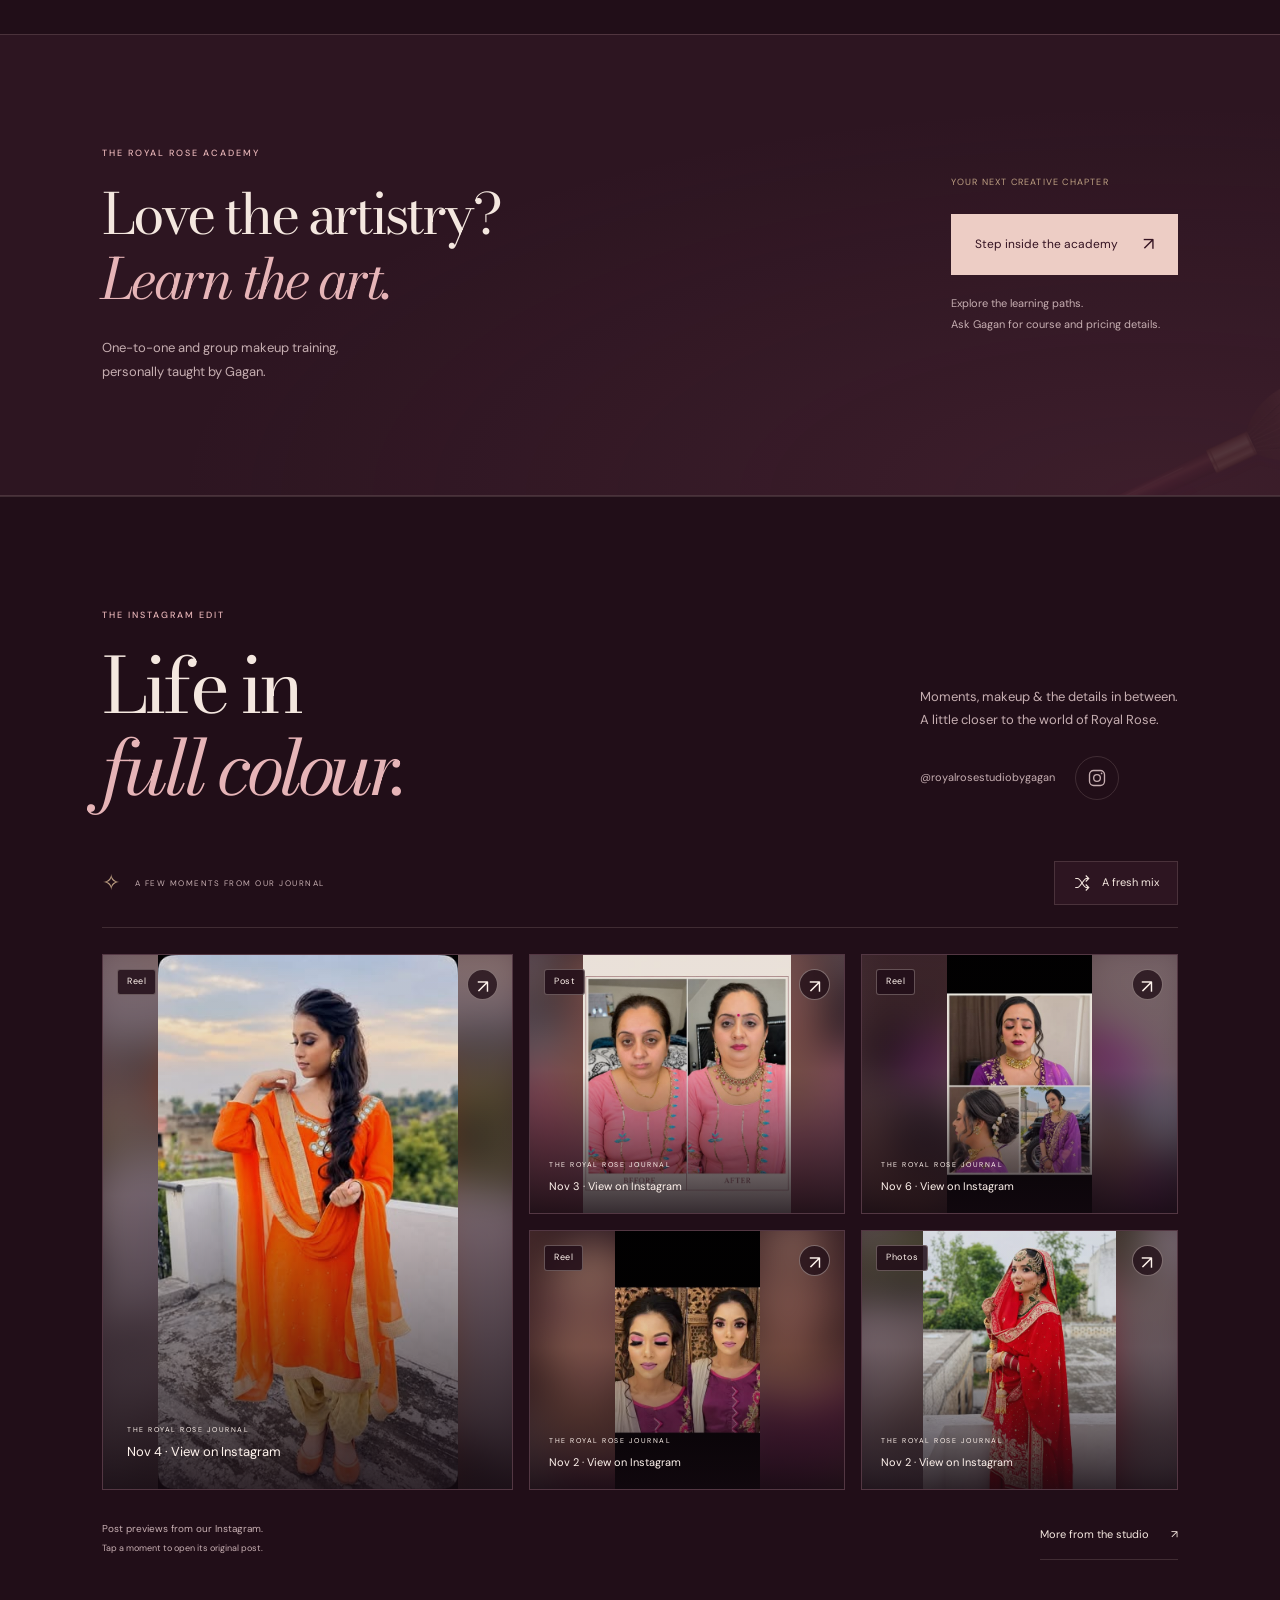
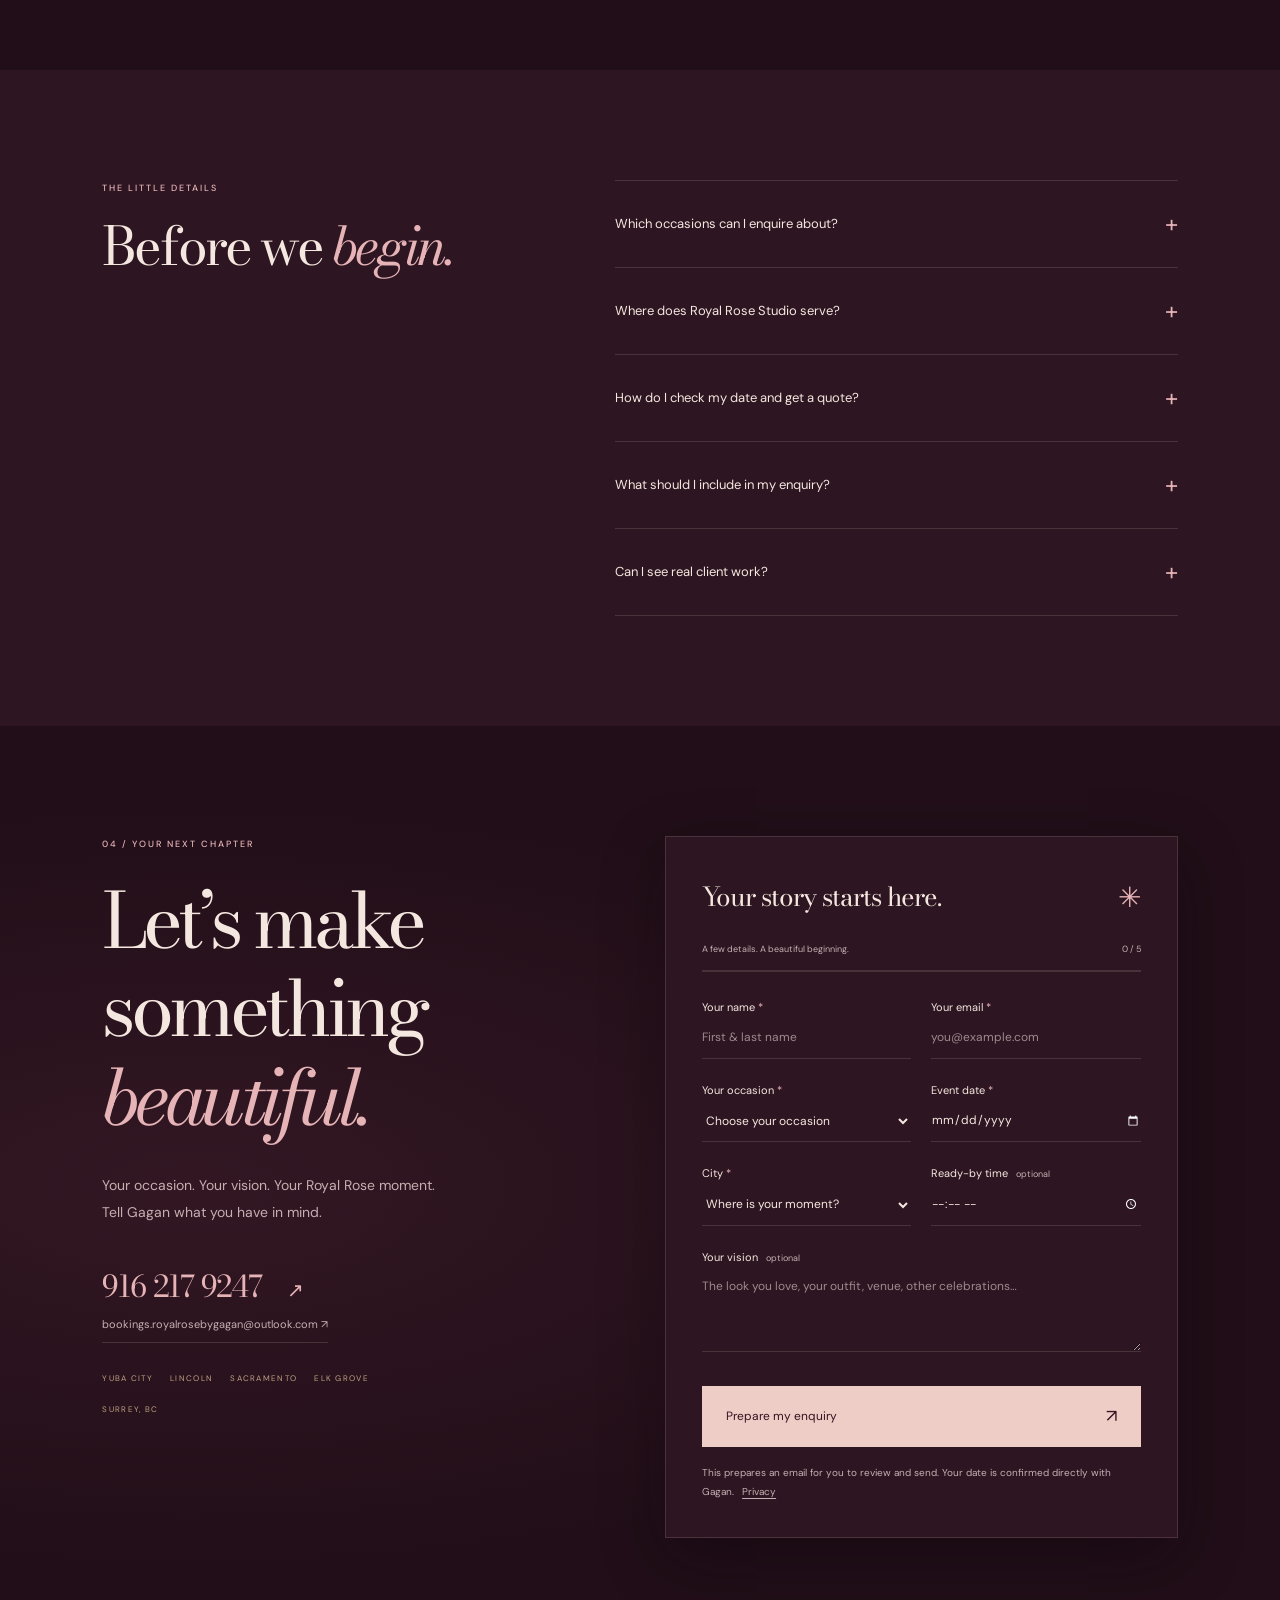
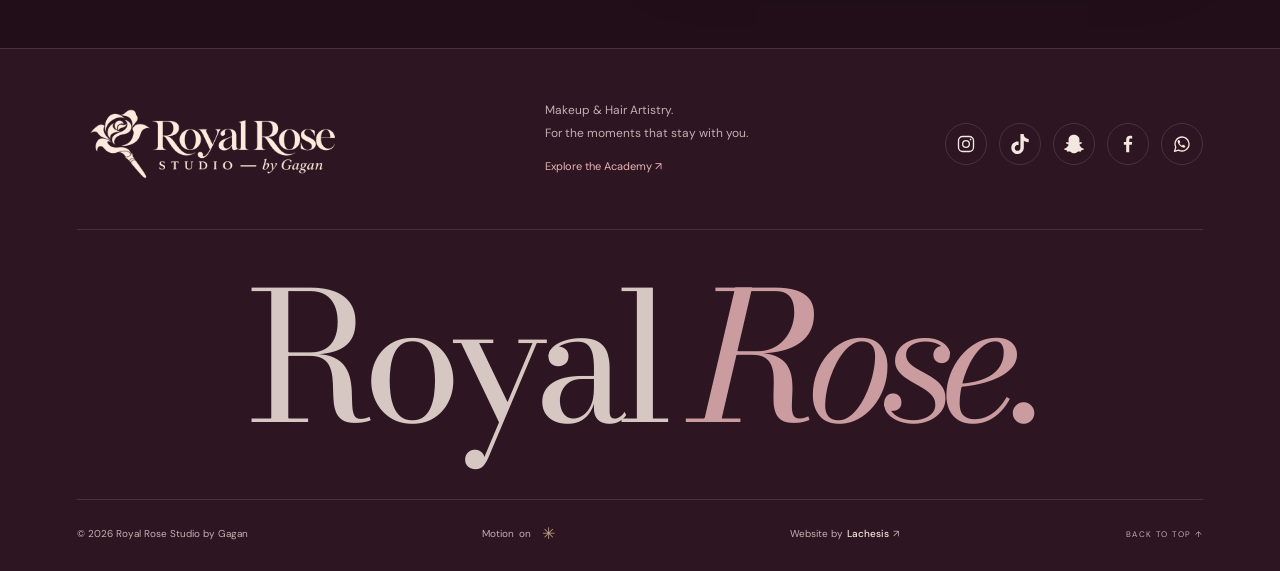
==== commit e942ea2d: "Update business descriptor to Makeup & Hair Artistry" ====
--- a/index.html
+++ b/index.html
@@ -4,9 +4,9 @@
   <meta charset="UTF-8"><meta name="viewport" content="width=device-width, initial-scale=1, viewport-fit=cover">
   <meta name="theme-color" content="#210d16">
   <script>try{document.documentElement.dataset.theme=localStorage.getItem("royal-rose-theme")==="light"?"light":"dark";document.documentElement.dataset.motion=localStorage.getItem("royal-rose-motion")==="off"?"off":"on";}catch{}</script>
-  <title>Royal Rose Studio by Gagan | Makeup & Bridal Artistry</title>
-  <meta name="description" content="Makeup and bridal artistry by Gagan. Explore your look for bridal, Jago, Mehndi and pre-wedding celebrations in Yuba City, Lincoln, Sacramento, Elk Grove and Surrey, BC, Canada.">
-  <meta property="og:title" content="Royal Rose Studio by Gagan"><meta property="og:description" content="Beauty, in full bloom. The Velvet Rose edit — makeup & bridal artistry by Gagan."><meta property="og:type" content="website"><meta property="og:image" content="https://anmoldotkapoor.github.io/REDROSESTUDIO/assets/bridal.jpg"><meta property="og:image:alt" content="Royal Rose Studio — AI-created editorial bridal inspiration"><link rel="canonical" href="https://anmoldotkapoor.github.io/REDROSESTUDIO/">
+  <title>Royal Rose Studio by Gagan | Makeup &amp; Hair Artistry</title>
+  <meta name="description" content="Makeup &amp; Hair Artistry by Gagan. Explore your look for bridal, Jago, Mehndi and pre-wedding celebrations in Yuba City, Lincoln, Sacramento, Elk Grove and Surrey, BC, Canada.">
+  <meta property="og:title" content="Royal Rose Studio by Gagan"><meta property="og:description" content="Beauty, in full bloom. The Velvet Rose edit — Makeup &amp; Hair Artistry by Gagan."><meta property="og:type" content="website"><meta property="og:image" content="https://anmoldotkapoor.github.io/REDROSESTUDIO/assets/bridal.jpg"><meta property="og:image:alt" content="Royal Rose Studio — AI-created editorial bridal inspiration"><link rel="canonical" href="https://anmoldotkapoor.github.io/REDROSESTUDIO/">
   <link rel="icon" href="assets/royal-rose-favicon.svg" type="image/svg+xml">
   <link rel="stylesheet" href="fonts.css">
   <link rel="modulepreload" href="brush-studio.mjs?v=4f5376298b"><link rel="modulepreload" href="hero-swipe.mjs?v=a8711d9615"><link rel="modulepreload" href="instagram-links.mjs?v=27bca4c578">
@@ -36,9 +36,9 @@
 <main id="main">
   <section class="hero" aria-labelledby="hero-title"><div class="hero-atmosphere" aria-hidden="true"><span></span><span></span><span></span><img src="assets/royal-rose-emblem-web.png" decoding="async" fetchpriority="low" alt=""></div><div class="hero-edition"><span>THE VELVET ROSE EDIT</span><span>MAKEUP AS INDIVIDUAL AS YOU</span></div>
     <div class="hero-copy">
-      <p class="eyebrow"><span class="tiny-star">✳</span> MAKEUP & BRIDAL ARTISTRY · BY GAGAN</p>
+      <p class="eyebrow"><span class="tiny-star">✳</span> MAKEUP &amp; HAIR ARTISTRY · BY GAGAN</p>
       <h1 id="hero-title">Beauty,<br>in full <em>bloom.</em></h1>
-      <p class="hero-description">Romantic, radiant, unmistakably you. A personal approach to makeup for the moments you’ll feel <em>forever.</em></p>
+      <p class="hero-description">Romantic, radiant, unmistakably you. A personal approach to makeup and hair for the moments you’ll feel <em>forever.</em></p>
       <a class="button button-dark" href="#enquire">Create your moment <span aria-hidden="true">↗</span></a>
       <button class="text-link look-finder-open">Discover your signature glow <span aria-hidden="true">→</span></button>
       <div class="hero-foot"><span class="line"></span><p>NORTHERN CALIFORNIA <span>·</span> SURREY, BC</p></div>
@@ -91,11 +91,11 @@
     </div>
     <div class="instagram-bottom"><p>Post previews from our Instagram.<br><span>Tap a moment to open its original post.</span></p><div class="instagram-swipe-controls" id="instagram-swipe-controls" hidden><button id="instagram-previous" class="instagram-arrow" aria-label="Previous Instagram post" disabled>←</button><span id="instagram-position" aria-live="off">1 / 5</span><button id="instagram-next" class="instagram-arrow" aria-label="Next Instagram post">→</button></div><a class="text-link" href="https://www.instagram.com/royalrosestudiobygagan/" target="_blank" rel="noopener noreferrer">More from the studio <span aria-hidden="true">↗</span></a></div><p class="sr-only" id="instagram-status" role="status" aria-live="polite"></p>
   </section>
-  <section class="faq section-pad"><div class="reveal"><p class="eyebrow">THE LITTLE DETAILS</p><h2>Before we <em>begin.</em></h2></div><div class="faq-list"><details><summary>Which occasions can I enquire about?<span>+</span></summary><p>Bridal makeup, Jago, Mehndi and pre-wedding photoshoot makeup. If your celebrations span several events, include them in one enquiry so Gagan can discuss your plans with you.</p></details><details><summary>Where does Royal Rose Studio serve?<span>+</span></summary><p>Yuba City, Lincoln, Sacramento, Elk Grove and Surrey, BC, Canada. Include your venue or getting-ready location in your enquiry to discuss location arrangements.</p></details><details><summary>How do I check my date and get a quote?<span>+</span></summary><p>Use the enquiry builder below, call 916-217-9247, or email bookings.royalrosebygagan@outlook.com. Your enquiry starts a conversation; availability, pricing and booking details are confirmed directly with Gagan.</p></details><details><summary>What should I include in my enquiry?<span>+</span></summary><p>Your date, occasion, city and preferred ready-by time are a lovely starting point. Share the colors of your outfit, inspiration images, and any skin sensitivities or product preferences you would like to discuss.</p></details><details><summary>Can I see real client work?<span>+</span></summary><p>Yes — explore <a href="https://www.instagram.com/royalrosestudiobygagan/" target="_blank" rel="noopener noreferrer">@royalrosestudiobygagan on Instagram ↗</a>. The Instagram gallery shows previews from our own Instagram posts. Elsewhere, AI-created editorial inspiration is labelled accordingly.</p></details></div></section>
+  <section class="faq section-pad"><div class="reveal"><p class="eyebrow">THE LITTLE DETAILS</p><h2>Before we <em>begin.</em></h2></div><div class="faq-list"><details><summary>Which occasions can I enquire about?<span>+</span></summary><p>Makeup and hair artistry for bridal, Jago, Mehndi and pre-wedding photoshoot celebrations. If your celebrations span several events, include them in one enquiry so Gagan can discuss your plans with you.</p></details><details><summary>Where does Royal Rose Studio serve?<span>+</span></summary><p>Yuba City, Lincoln, Sacramento, Elk Grove and Surrey, BC, Canada. Include your venue or getting-ready location in your enquiry to discuss location arrangements.</p></details><details><summary>How do I check my date and get a quote?<span>+</span></summary><p>Use the enquiry builder below, call 916-217-9247, or email bookings.royalrosebygagan@outlook.com. Your enquiry starts a conversation; availability, pricing and booking details are confirmed directly with Gagan.</p></details><details><summary>What should I include in my enquiry?<span>+</span></summary><p>Your date, occasion, city and preferred ready-by time are a lovely starting point. Share the colors of your outfit, inspiration images, and any skin sensitivities or product preferences you would like to discuss.</p></details><details><summary>Can I see real client work?<span>+</span></summary><p>Yes — explore <a href="https://www.instagram.com/royalrosestudiobygagan/" target="_blank" rel="noopener noreferrer">@royalrosestudiobygagan on Instagram ↗</a>. The Instagram gallery shows previews from our own Instagram posts. Elsewhere, AI-created editorial inspiration is labelled accordingly.</p></details></div></section>
 
   <section id="enquire" class="enquire section-pad"><div class="enquire-copy reveal"><p class="eyebrow">04 / YOUR NEXT CHAPTER</p><h2>Let’s make<br>something <br><em>beautiful.</em></h2><p>Your occasion. Your vision. Your Royal Rose moment.<br>Tell Gagan what you have in mind.</p><a class="contact-phone" href="tel:+19162179247">916 217 9247 <span>↗</span></a><a class="contact-email" href="mailto:bookings.royalrosebygagan@outlook.com">bookings.royalrosebygagan@outlook.com ↗</a><div class="contact-areas"><span>YUBA CITY</span><span>LINCOLN</span><span>SACRAMENTO</span><span>ELK GROVE</span><span>SURREY, BC</span></div></div><form class="enquiry-form" id="enquiry-form"><div class="form-top"><h3>Your story starts here.</h3><span>✳</span></div><div class="enquiry-progress"><span>A few details. A beautiful beginning.</span><span id="form-count">0 / 5</span><div><i id="form-progress-fill"></i></div></div><div class="form-row"><label>Your name <span>*</span><input name="name" autocomplete="name" placeholder="First & last name" required maxlength="100"></label><label>Your email <span>*</span><input name="email" type="email" autocomplete="email" placeholder="you@example.com" required maxlength="200"></label></div><div class="form-row"><label>Your occasion <span>*</span><select name="occasion" required><option value="">Choose your occasion</option><option>Bridal</option><option>Jago</option><option>Mehndi</option><option>Pre-wedding Photoshoot</option><option>Multiple celebrations</option></select></label><label>Event date <span>*</span><input name="date" type="date" required></label></div><div class="form-row"><label>City <span>*</span><select name="city" required><option value="">Where is your moment?</option><option>Yuba City</option><option>Lincoln</option><option>Sacramento</option><option>Elk Grove</option><option>Surrey, BC, Canada</option><option>Another location — let’s discuss</option></select></label><label>Ready-by time <span class="optional">optional</span><input name="time" type="time"></label></div><fieldset class="celebration-options" id="celebration-options" hidden><legend>Which celebrations? <span>optional</span></legend><div><label><input type="checkbox" name="celebrations" value="Bridal"><span>Bridal</span></label><label><input type="checkbox" name="celebrations" value="Jago"><span>Jago</span></label><label><input type="checkbox" name="celebrations" value="Mehndi"><span>Mehndi</span></label><label><input type="checkbox" name="celebrations" value="Pre-wedding Photoshoot"><span>Pre-wedding</span></label></div><p>Add any extra dates in your vision below.</p></fieldset><label>Your vision <span class="optional">optional</span><textarea name="vision" rows="3" maxlength="2000" placeholder="The look you love, your outfit, venue, other celebrations…"></textarea></label><div id="event-countdown" class="event-countdown" aria-live="polite" hidden></div><div id="selected-mood" class="selected-mood" hidden><span></span><button type="button" aria-label="Remove selected mood">×</button></div><button class="button button-dark" type="submit">Prepare my enquiry <span>↗</span></button><p class="form-note">This prepares an email for you to review and send. Your date is confirmed directly with Gagan. <a href="#info-dialog" id="privacy-open">Privacy</a></p></form></section>
 </main>
-<footer class="footer"><div class="footer-top"><a class="brand" href="#top"><img class="brand-lockup" src="assets/royal-rose-logo-web.png" width="2172" height="724" alt="Royal Rose Studio by Gagan — rose and makeup brush logo"></a><p>Makeup & Bridal Artistry.<br>For the moments that stay with you.<br><a class="academy-footer-link" href="academy.html">Explore the Academy ↗</a></p><div class="footer-social"><a class="social-icon" href="https://www.instagram.com/royalrosestudiobygagan/" target="_blank" rel="noopener noreferrer" aria-label="Royal Rose Studio on Instagram" title="Instagram"><svg aria-hidden="true"><use href="#icon-instagram"/></svg></a><a class="social-icon" href="https://www.tiktok.com/@royalrosestudiobygagan" target="_blank" rel="noopener noreferrer" aria-label="Royal Rose Studio on TikTok, @royalrosestudiobygagan (opens in a new tab)" title="TikTok · @royalrosestudiobygagan"><svg aria-hidden="true"><use href="#icon-tiktok"/></svg></a><a class="social-icon" href="https://www.snapchat.com/add/royalrosestudio" target="_blank" rel="noopener noreferrer" aria-label="Add Royal Rose Studio on Snapchat, @royalrosestudio (opens in a new tab)" title="Snapchat · @royalrosestudio"><svg aria-hidden="true"><use href="#icon-snapchat"/></svg></a><button class="social-icon" id="facebook-info" aria-label="Find Royal Rose Studio on Facebook" title="Facebook"><svg aria-hidden="true"><use href="#icon-facebook"/></svg></button><a class="social-icon" href="https://wa.me/19162179247" target="_blank" rel="noopener noreferrer" aria-label="Chat with Gagan on WhatsApp" title="WhatsApp"><svg aria-hidden="true"><use href="#icon-whatsapp"/></svg></a></div></div><div class="footer-brandline" aria-hidden="true">Royal <em>Rose.</em></div><div class="footer-bottom"><span>© <span id="year">2026</span> Royal Rose Studio by Gagan</span><button id="motion-toggle" class="motion-toggle" aria-pressed="false">Motion <span>on</span> <i aria-hidden="true">✳</i></button><a class="footer-credit" id="site-credit" href="https://www.thelachesis.com" target="_blank" rel="noopener noreferrer">Website by <strong>Lachesis</strong> <span aria-hidden="true">↗</span></a><a href="#top">BACK TO TOP ↑</a></div></footer>
+<footer class="footer"><div class="footer-top"><a class="brand" href="#top"><img class="brand-lockup" src="assets/royal-rose-logo-web.png" width="2172" height="724" alt="Royal Rose Studio by Gagan — rose and makeup brush logo"></a><p>Makeup &amp; Hair Artistry.<br>For the moments that stay with you.<br><a class="academy-footer-link" href="academy.html">Explore the Academy ↗</a></p><div class="footer-social"><a class="social-icon" href="https://www.instagram.com/royalrosestudiobygagan/" target="_blank" rel="noopener noreferrer" aria-label="Royal Rose Studio on Instagram" title="Instagram"><svg aria-hidden="true"><use href="#icon-instagram"/></svg></a><a class="social-icon" href="https://www.tiktok.com/@royalrosestudiobygagan" target="_blank" rel="noopener noreferrer" aria-label="Royal Rose Studio on TikTok, @royalrosestudiobygagan (opens in a new tab)" title="TikTok · @royalrosestudiobygagan"><svg aria-hidden="true"><use href="#icon-tiktok"/></svg></a><a class="social-icon" href="https://www.snapchat.com/add/royalrosestudio" target="_blank" rel="noopener noreferrer" aria-label="Add Royal Rose Studio on Snapchat, @royalrosestudio (opens in a new tab)" title="Snapchat · @royalrosestudio"><svg aria-hidden="true"><use href="#icon-snapchat"/></svg></a><button class="social-icon" id="facebook-info" aria-label="Find Royal Rose Studio on Facebook" title="Facebook"><svg aria-hidden="true"><use href="#icon-facebook"/></svg></button><a class="social-icon" href="https://wa.me/19162179247" target="_blank" rel="noopener noreferrer" aria-label="Chat with Gagan on WhatsApp" title="WhatsApp"><svg aria-hidden="true"><use href="#icon-whatsapp"/></svg></a></div></div><div class="footer-brandline" aria-hidden="true">Royal <em>Rose.</em></div><div class="footer-bottom"><span>© <span id="year">2026</span> Royal Rose Studio by Gagan</span><button id="motion-toggle" class="motion-toggle" aria-pressed="false">Motion <span>on</span> <i aria-hidden="true">✳</i></button><a class="footer-credit" id="site-credit" href="https://www.thelachesis.com" target="_blank" rel="noopener noreferrer">Website by <strong>Lachesis</strong> <span aria-hidden="true">↗</span></a><a href="#top">BACK TO TOP ↑</a></div></footer>
 <button class="moodboard-launch" id="moodboard-launch" hidden><svg class="icon" aria-hidden="true"><use href="#icon-heart"/></svg><span>Your beauty edit</span><b>0</b></button>
 <a class="whatsapp-float" href="https://wa.me/19162179247?text=Hi%20Gagan%2C%20I%27d%20love%20to%20enquire%20about%20Royal%20Rose%20Studio." target="_blank" rel="noopener noreferrer" aria-label="Enquire with Gagan on WhatsApp"><span>Let’s talk beauty</span><svg aria-hidden="true"><use href="#icon-whatsapp"/></svg></a>
 <div class="mobile-book"><a href="tel:+19162179247">Call Gagan</a><a href="#enquire">Create your moment ↗</a></div>
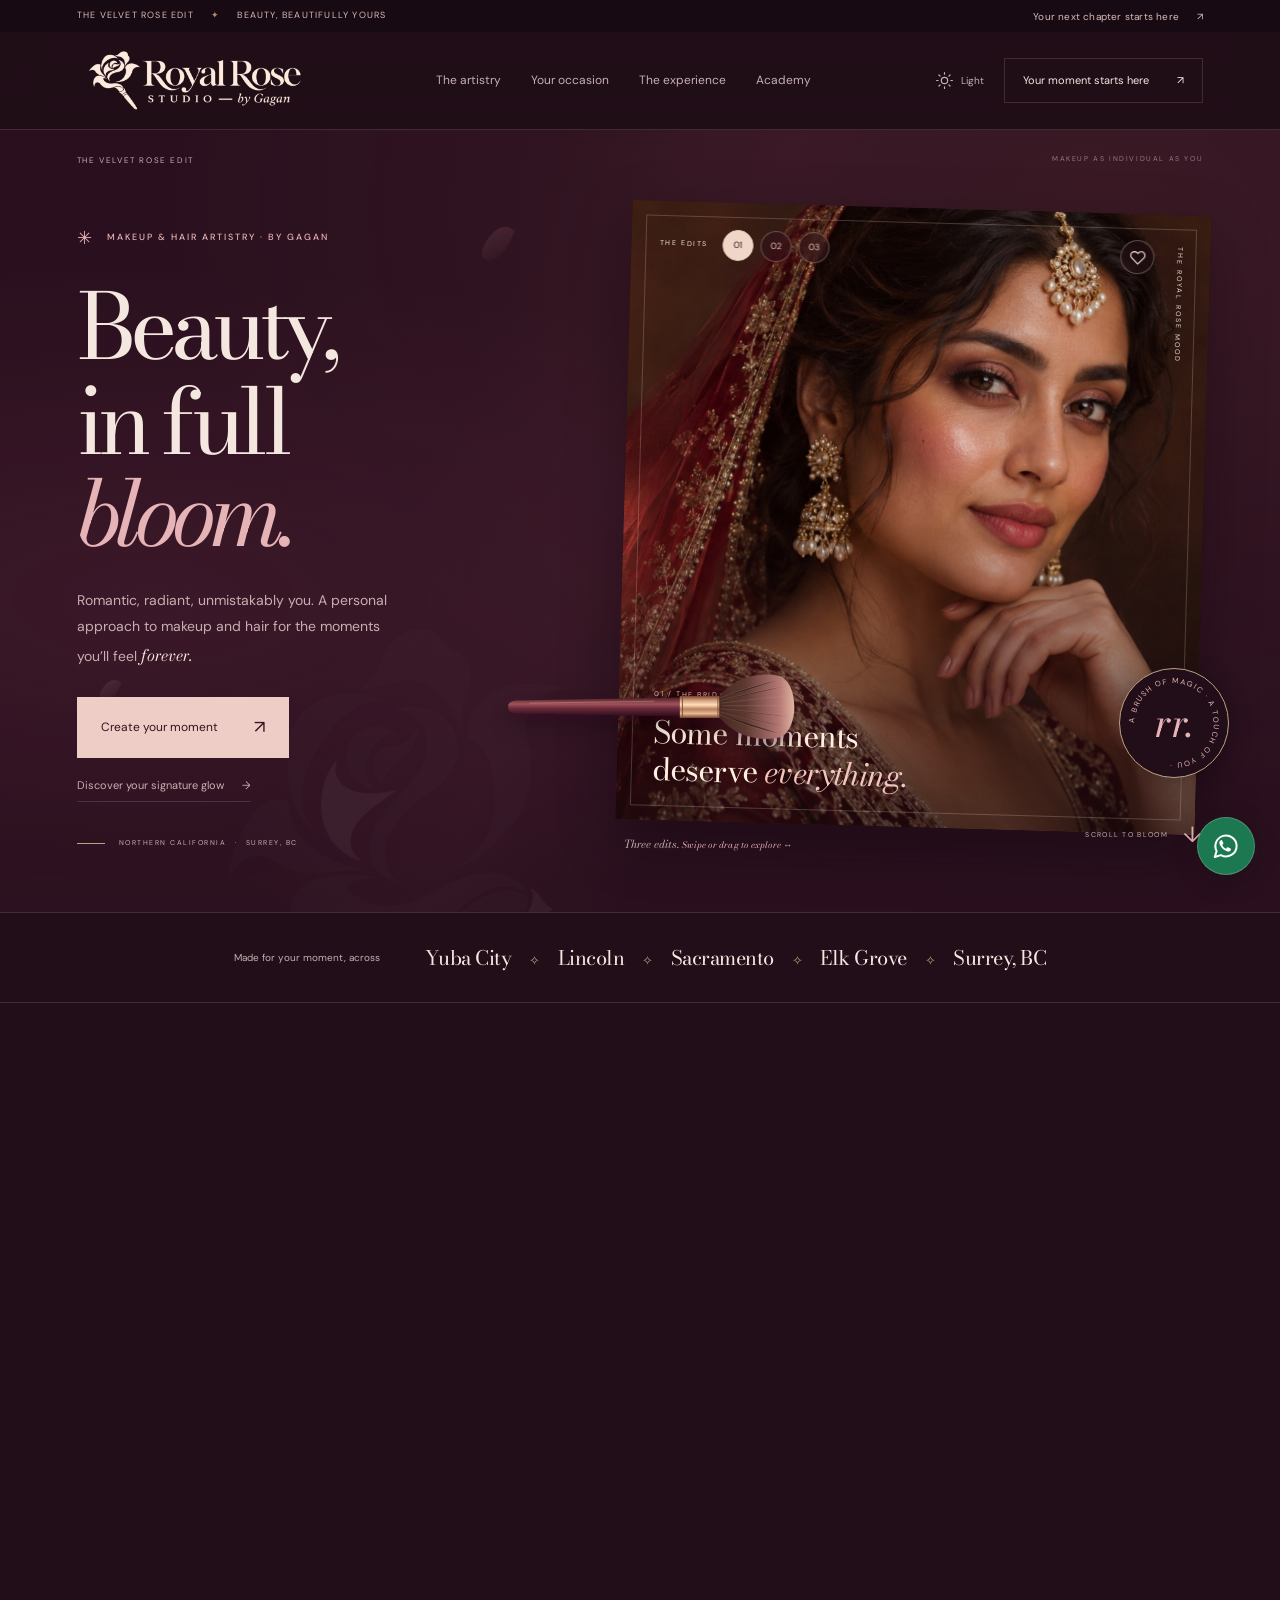
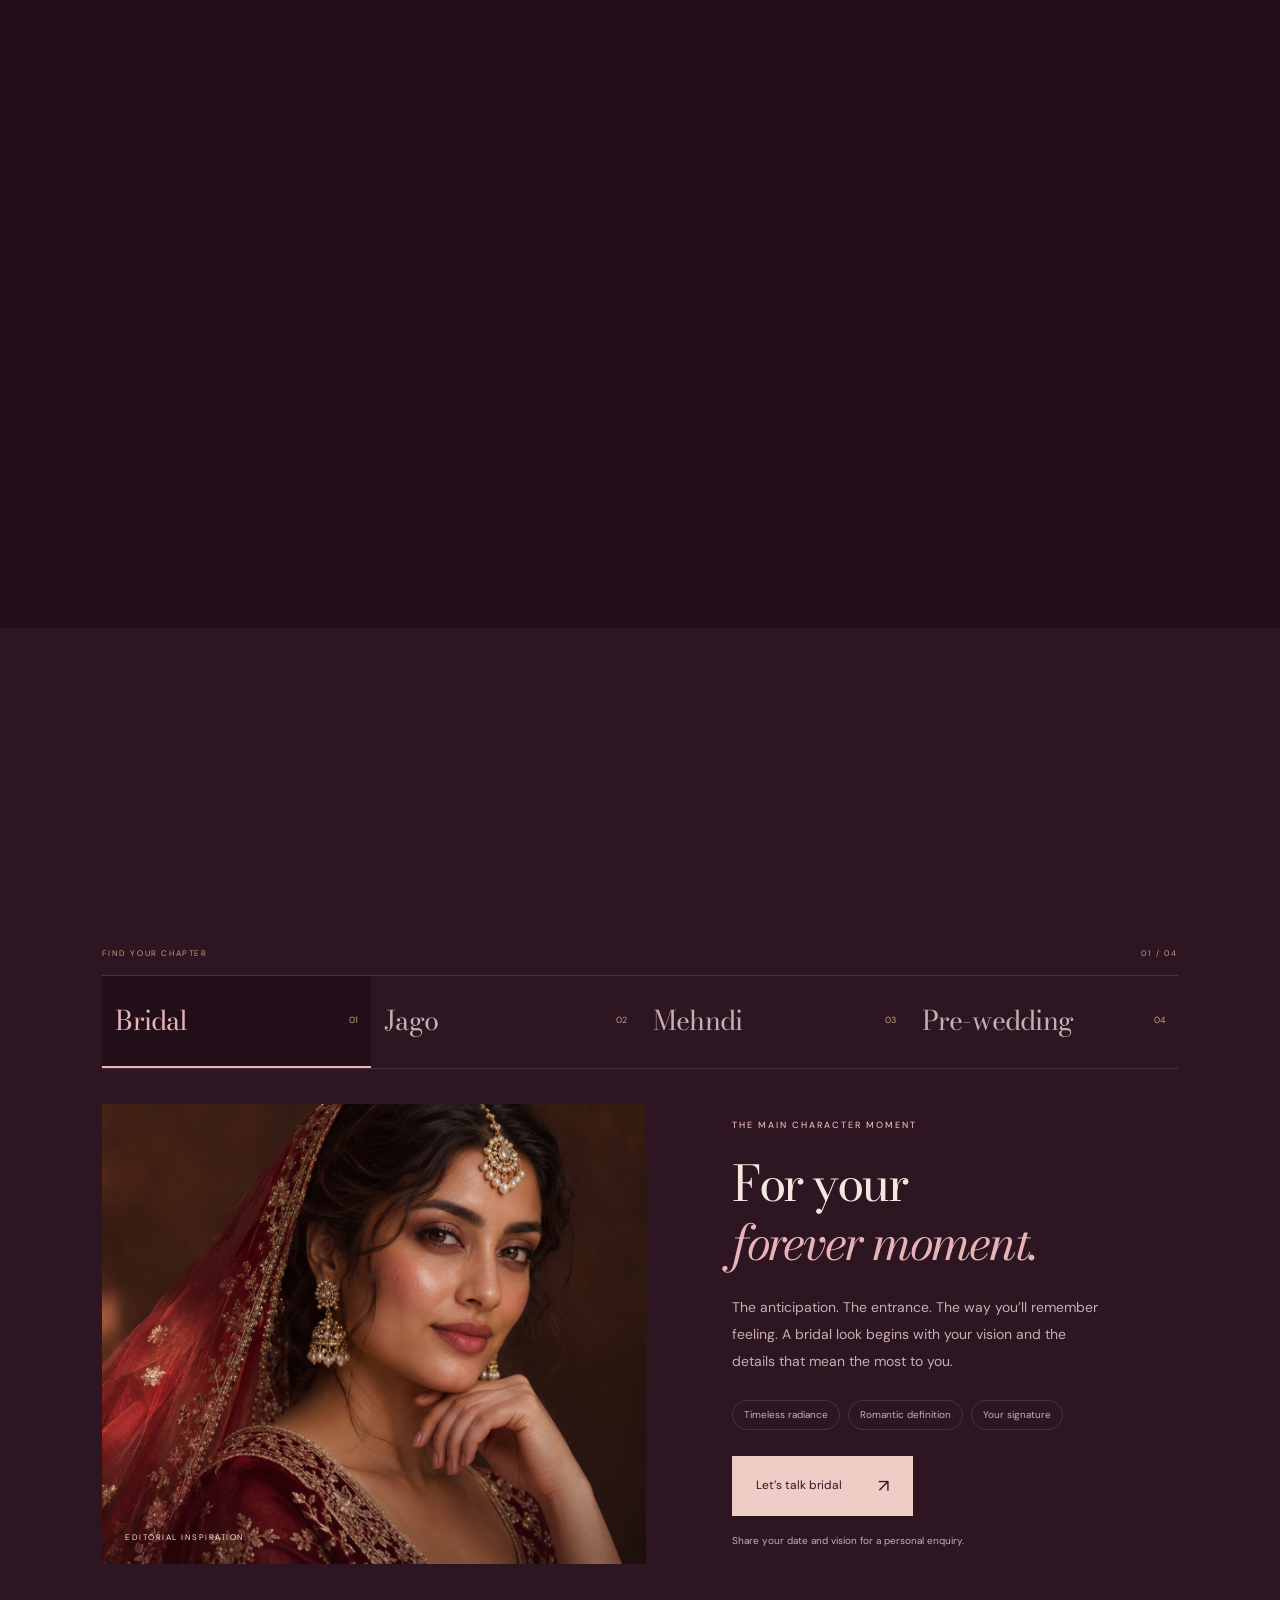
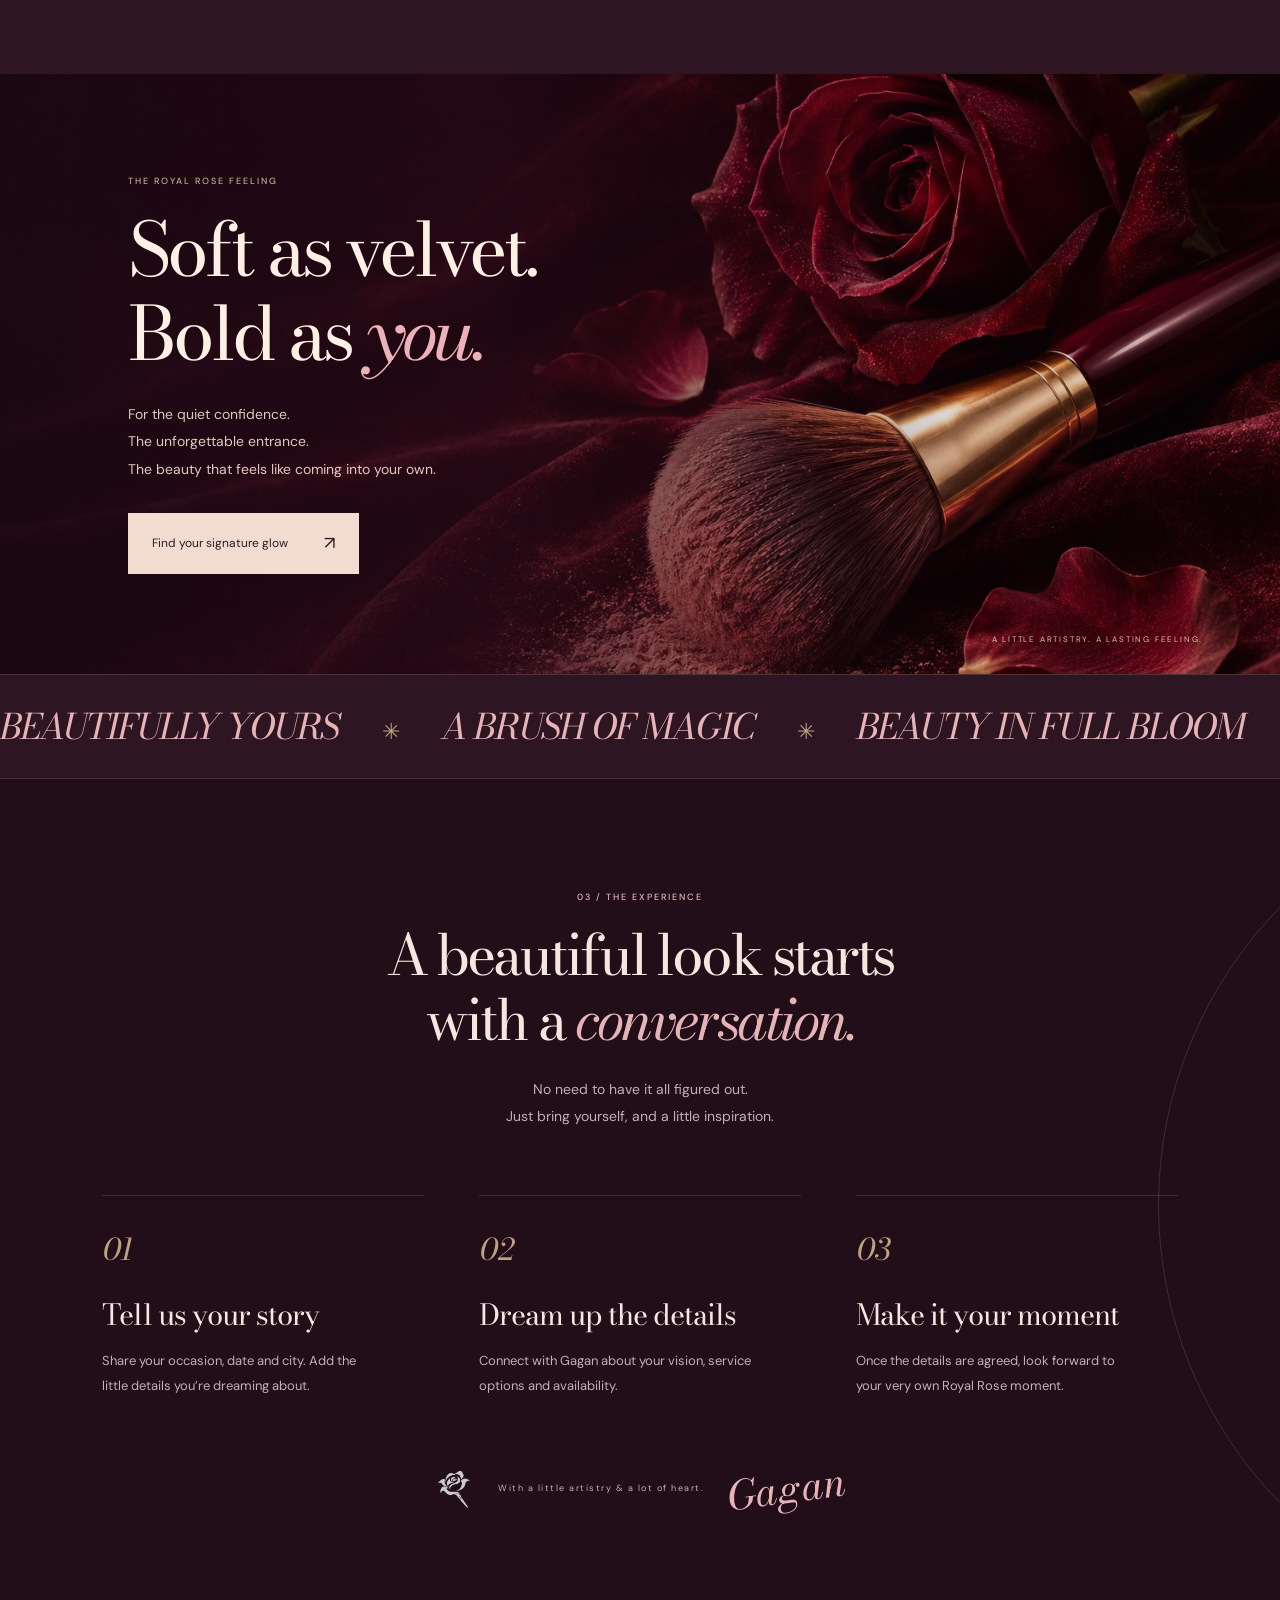
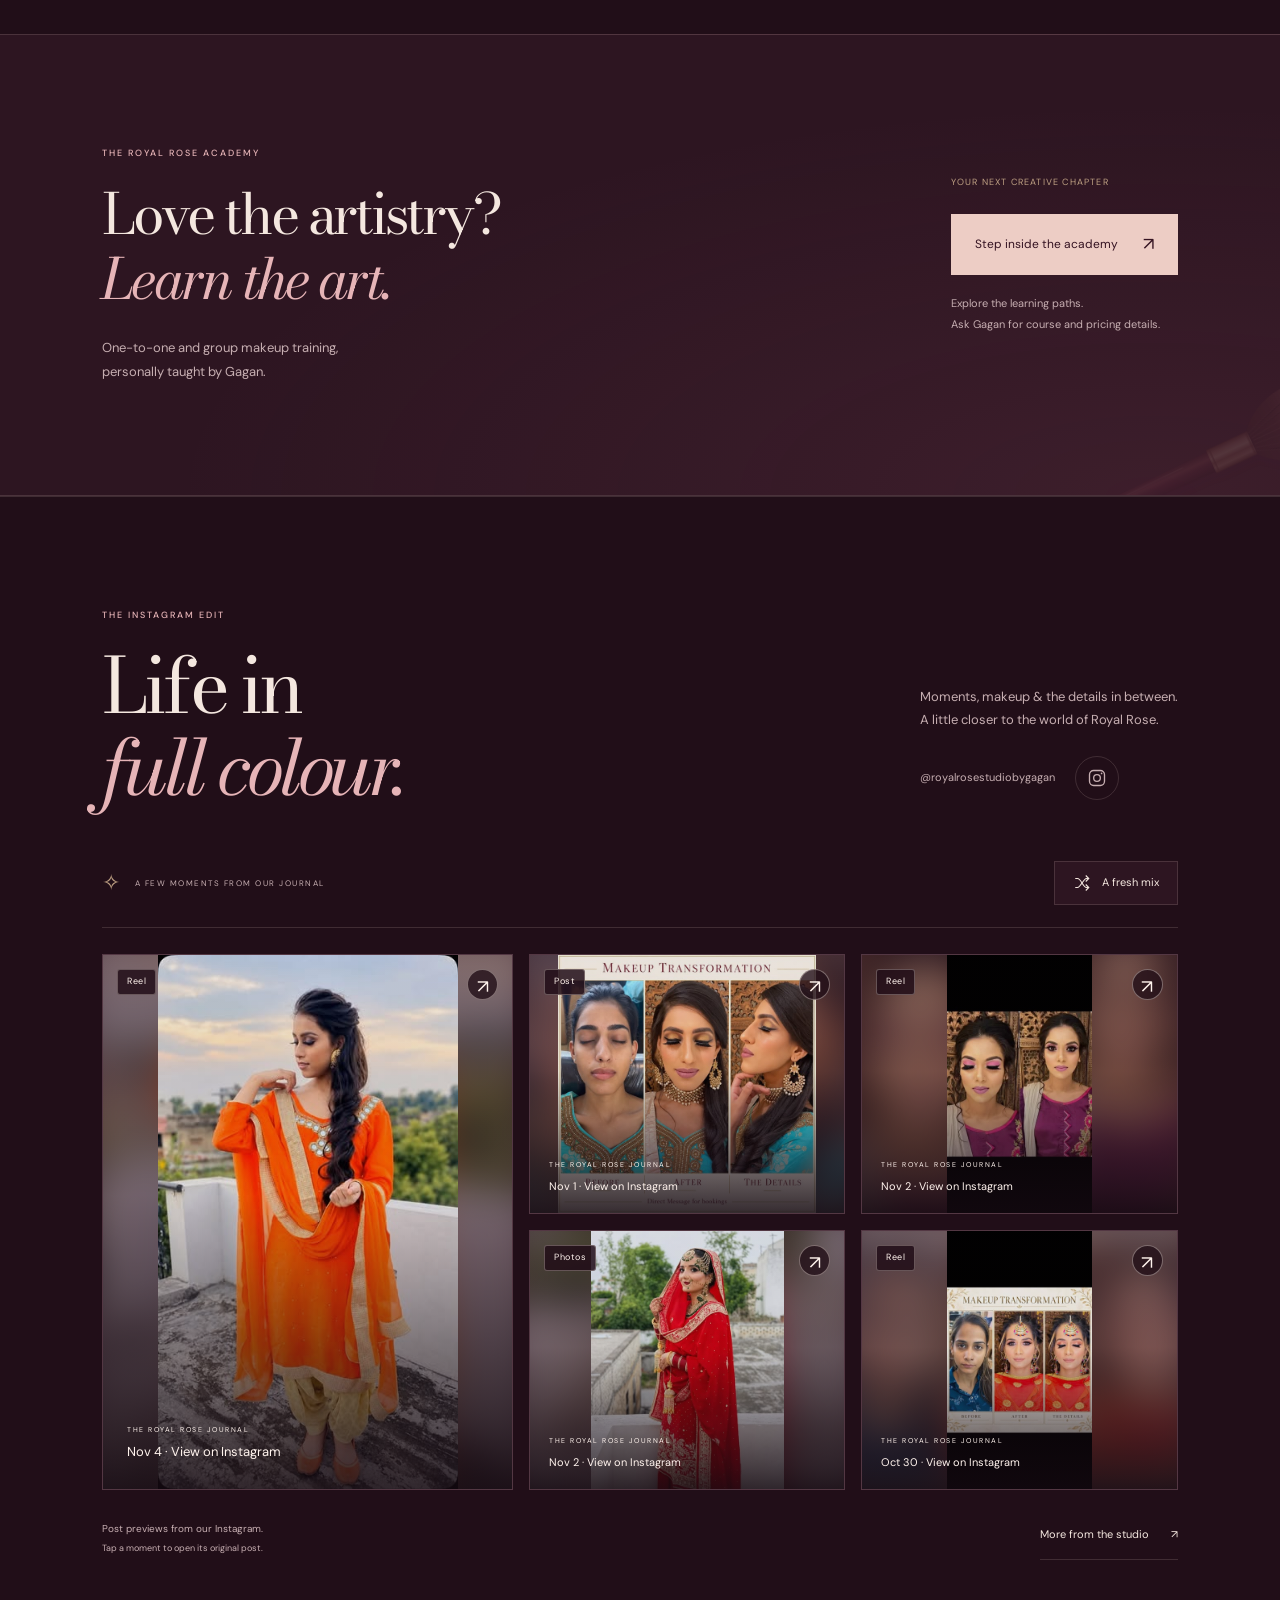
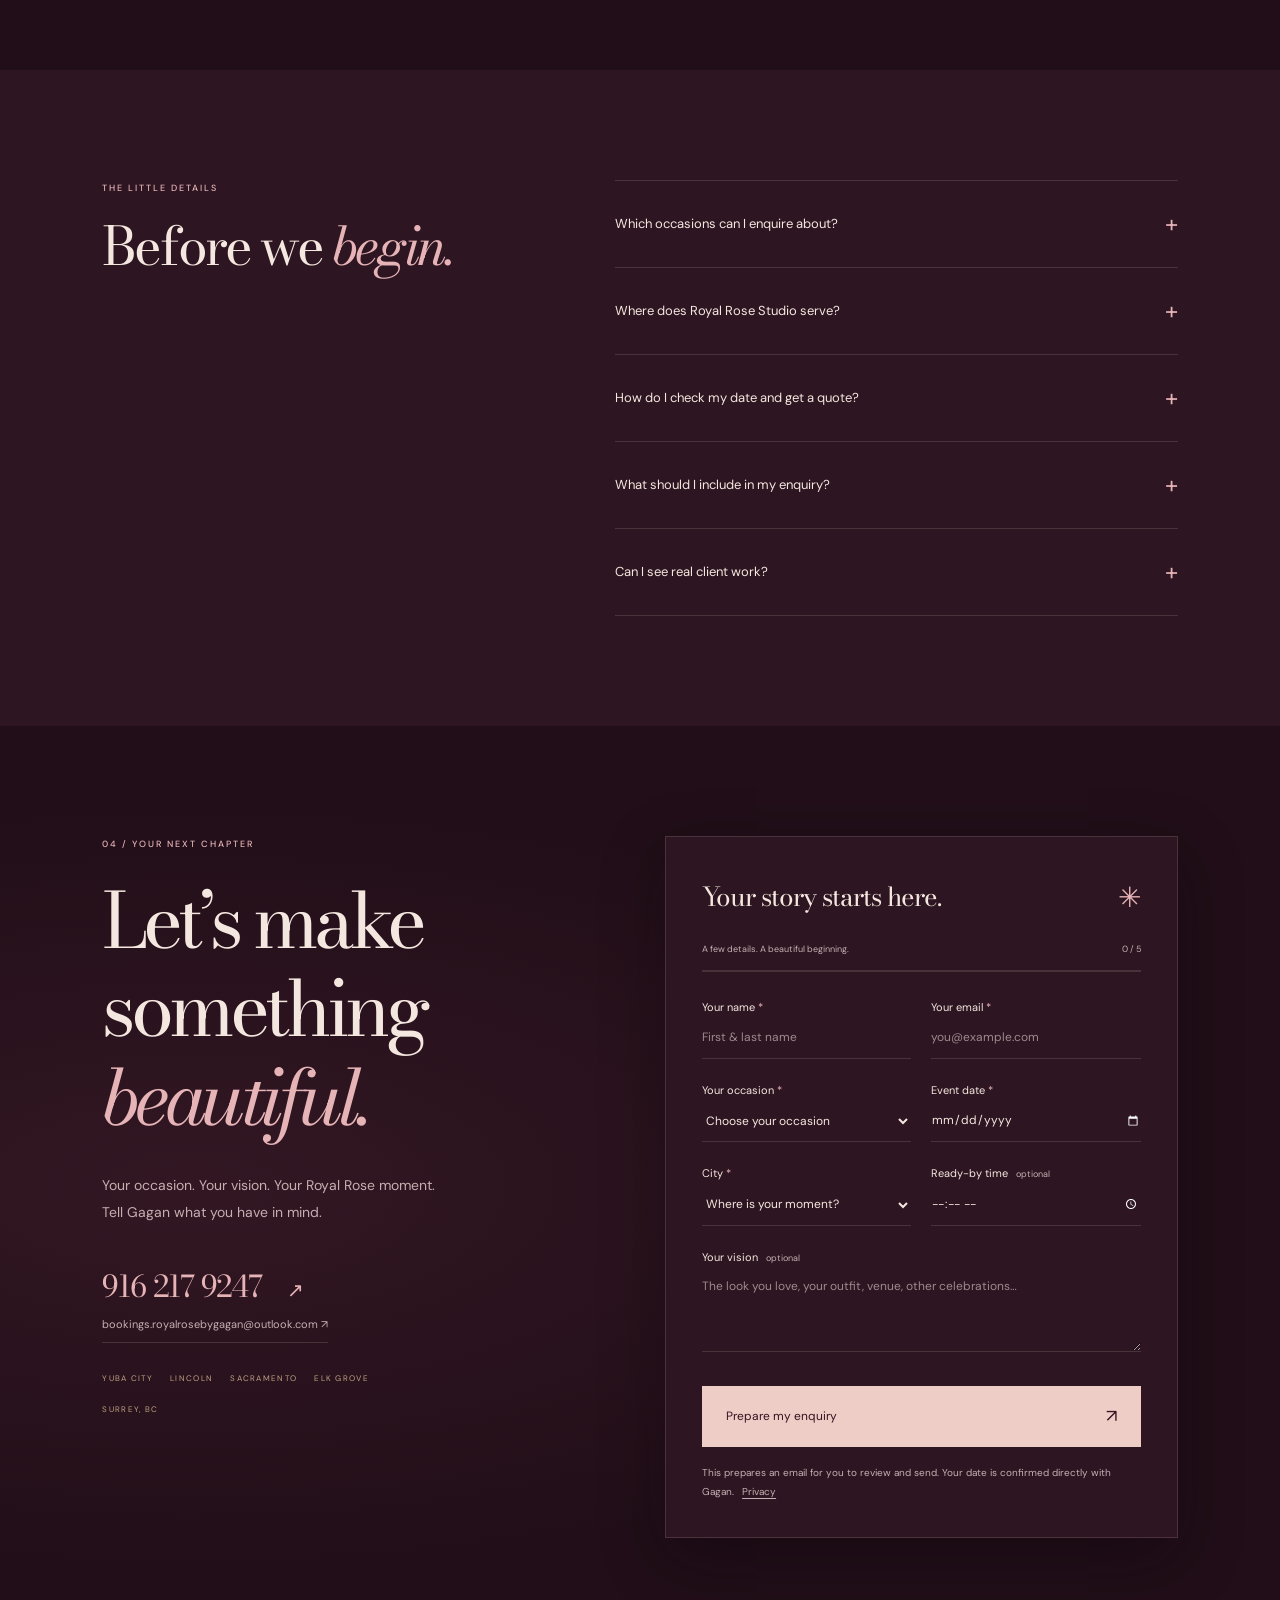
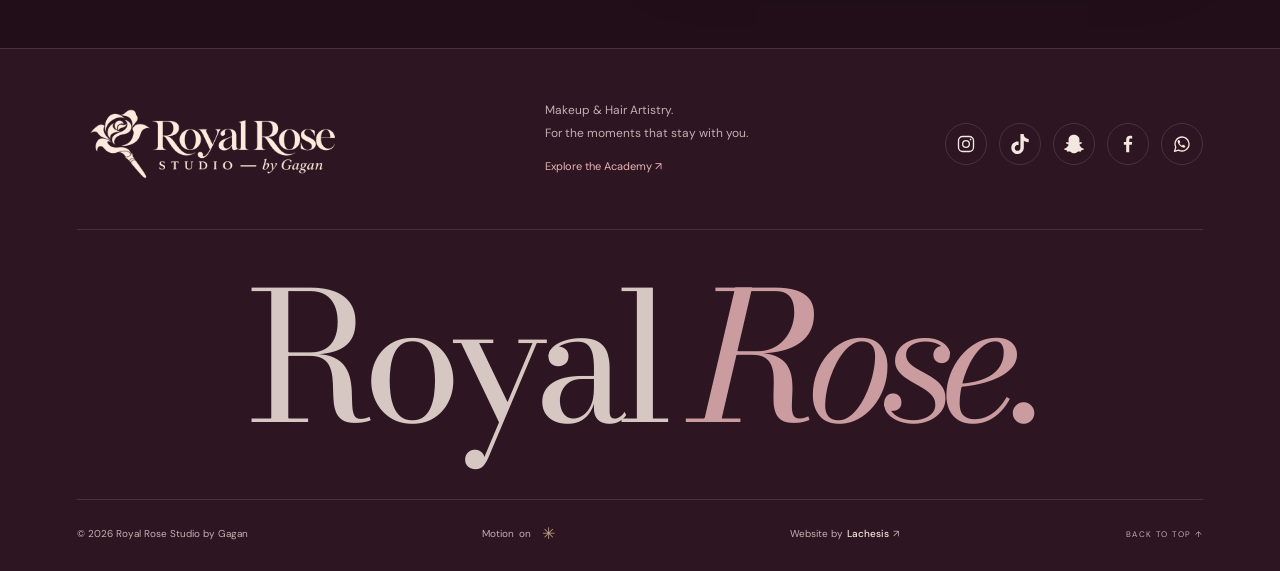
==== commit ed7bb976: "Connect royalrosebygagan.com and update canonical domain metadata" ====
--- a/index.html
+++ b/index.html
@@ -6,7 +6,7 @@
   <script>try{document.documentElement.dataset.theme=localStorage.getItem("royal-rose-theme")==="light"?"light":"dark";document.documentElement.dataset.motion=localStorage.getItem("royal-rose-motion")==="off"?"off":"on";}catch{}</script>
   <title>Royal Rose Studio by Gagan | Makeup &amp; Hair Artistry</title>
   <meta name="description" content="Makeup &amp; Hair Artistry by Gagan. Explore your look for bridal, Jago, Mehndi and pre-wedding celebrations in Yuba City, Lincoln, Sacramento, Elk Grove and Surrey, BC, Canada.">
-  <meta property="og:title" content="Royal Rose Studio by Gagan"><meta property="og:description" content="Beauty, in full bloom. The Velvet Rose edit — Makeup &amp; Hair Artistry by Gagan."><meta property="og:type" content="website"><meta property="og:image" content="https://anmoldotkapoor.github.io/REDROSESTUDIO/assets/bridal.jpg"><meta property="og:image:alt" content="Royal Rose Studio — AI-created editorial bridal inspiration"><link rel="canonical" href="https://anmoldotkapoor.github.io/REDROSESTUDIO/">
+  <meta property="og:title" content="Royal Rose Studio by Gagan"><meta property="og:description" content="Beauty, in full bloom. The Velvet Rose edit — Makeup &amp; Hair Artistry by Gagan."><meta property="og:type" content="website"><meta property="og:image" content="https://royalrosebygagan.com/assets/bridal.jpg"><meta property="og:image:alt" content="Royal Rose Studio — AI-created editorial bridal inspiration"><link rel="canonical" href="https://royalrosebygagan.com/">
   <link rel="icon" href="assets/royal-rose-favicon.svg" type="image/svg+xml">
   <link rel="stylesheet" href="fonts.css">
   <link rel="modulepreload" href="brush-studio.mjs?v=4f5376298b"><link rel="modulepreload" href="hero-swipe.mjs?v=a8711d9615"><link rel="modulepreload" href="instagram-links.mjs?v=27bca4c578">
